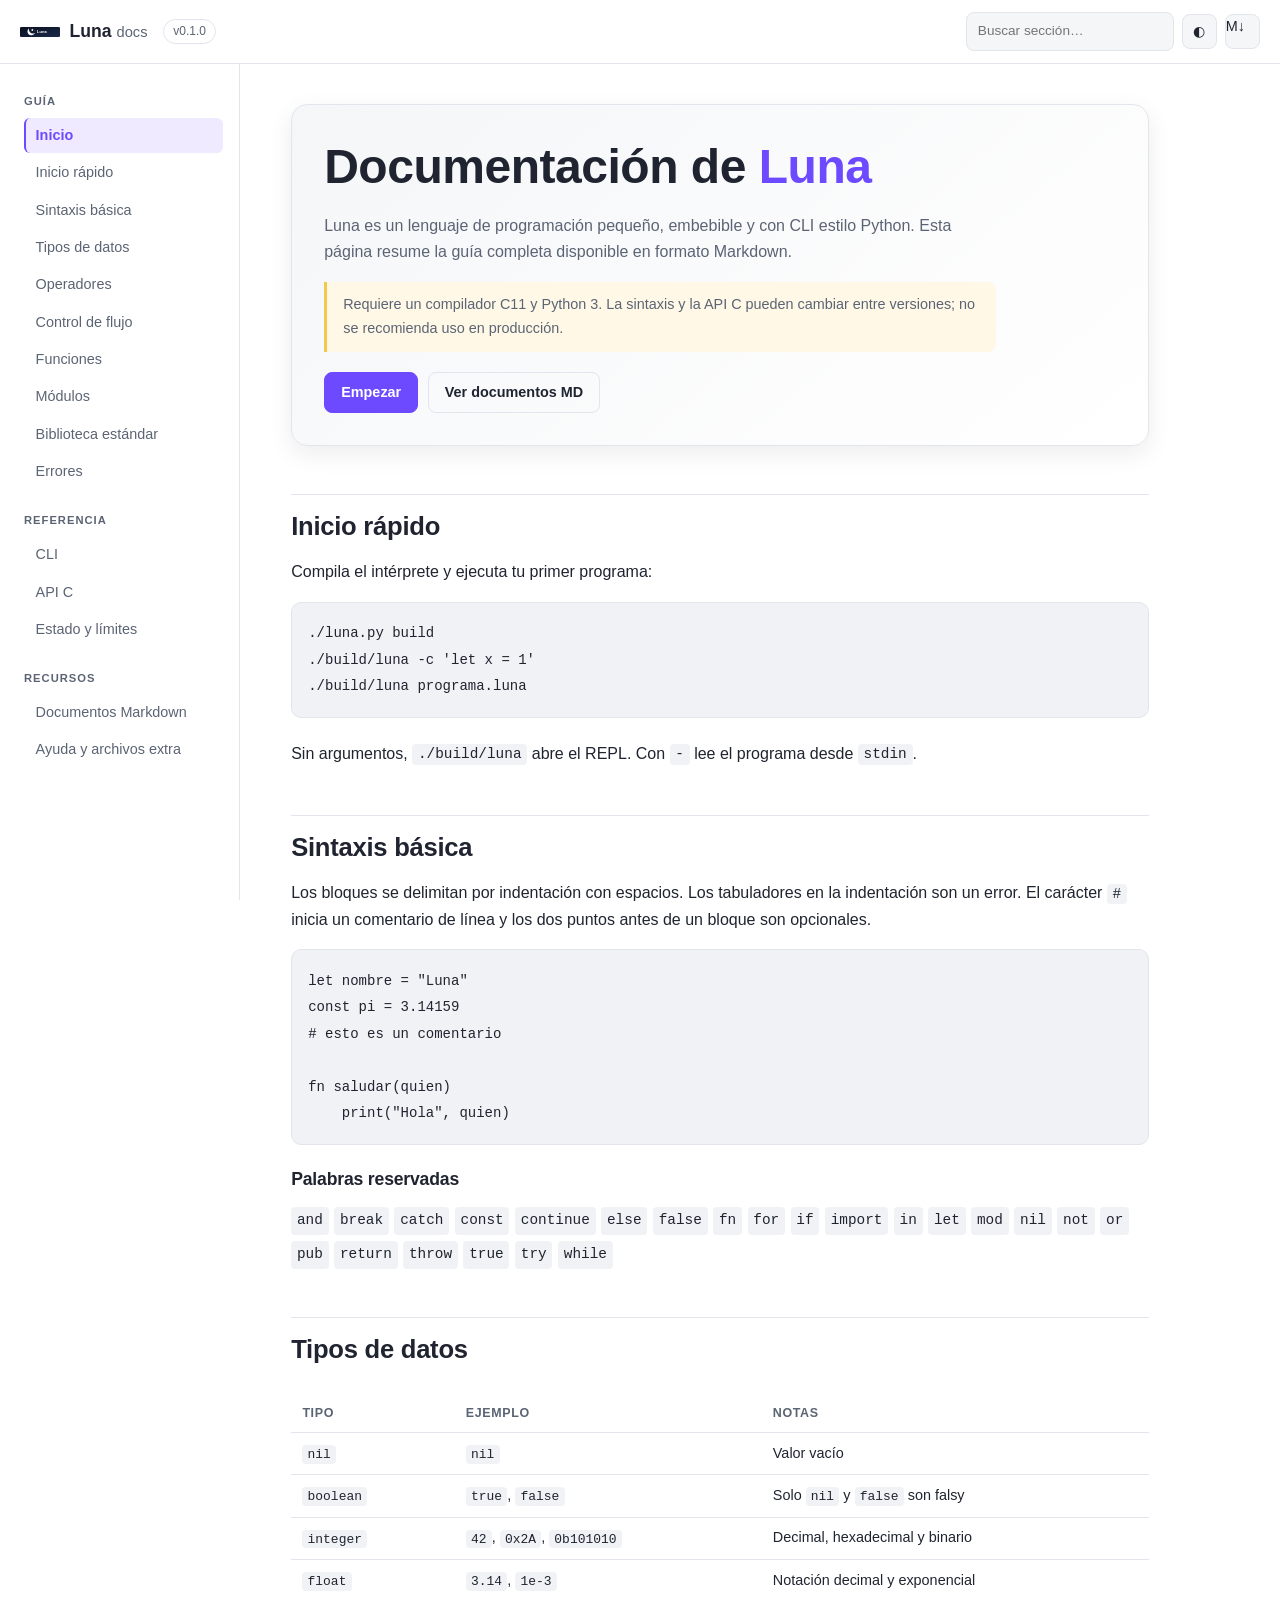
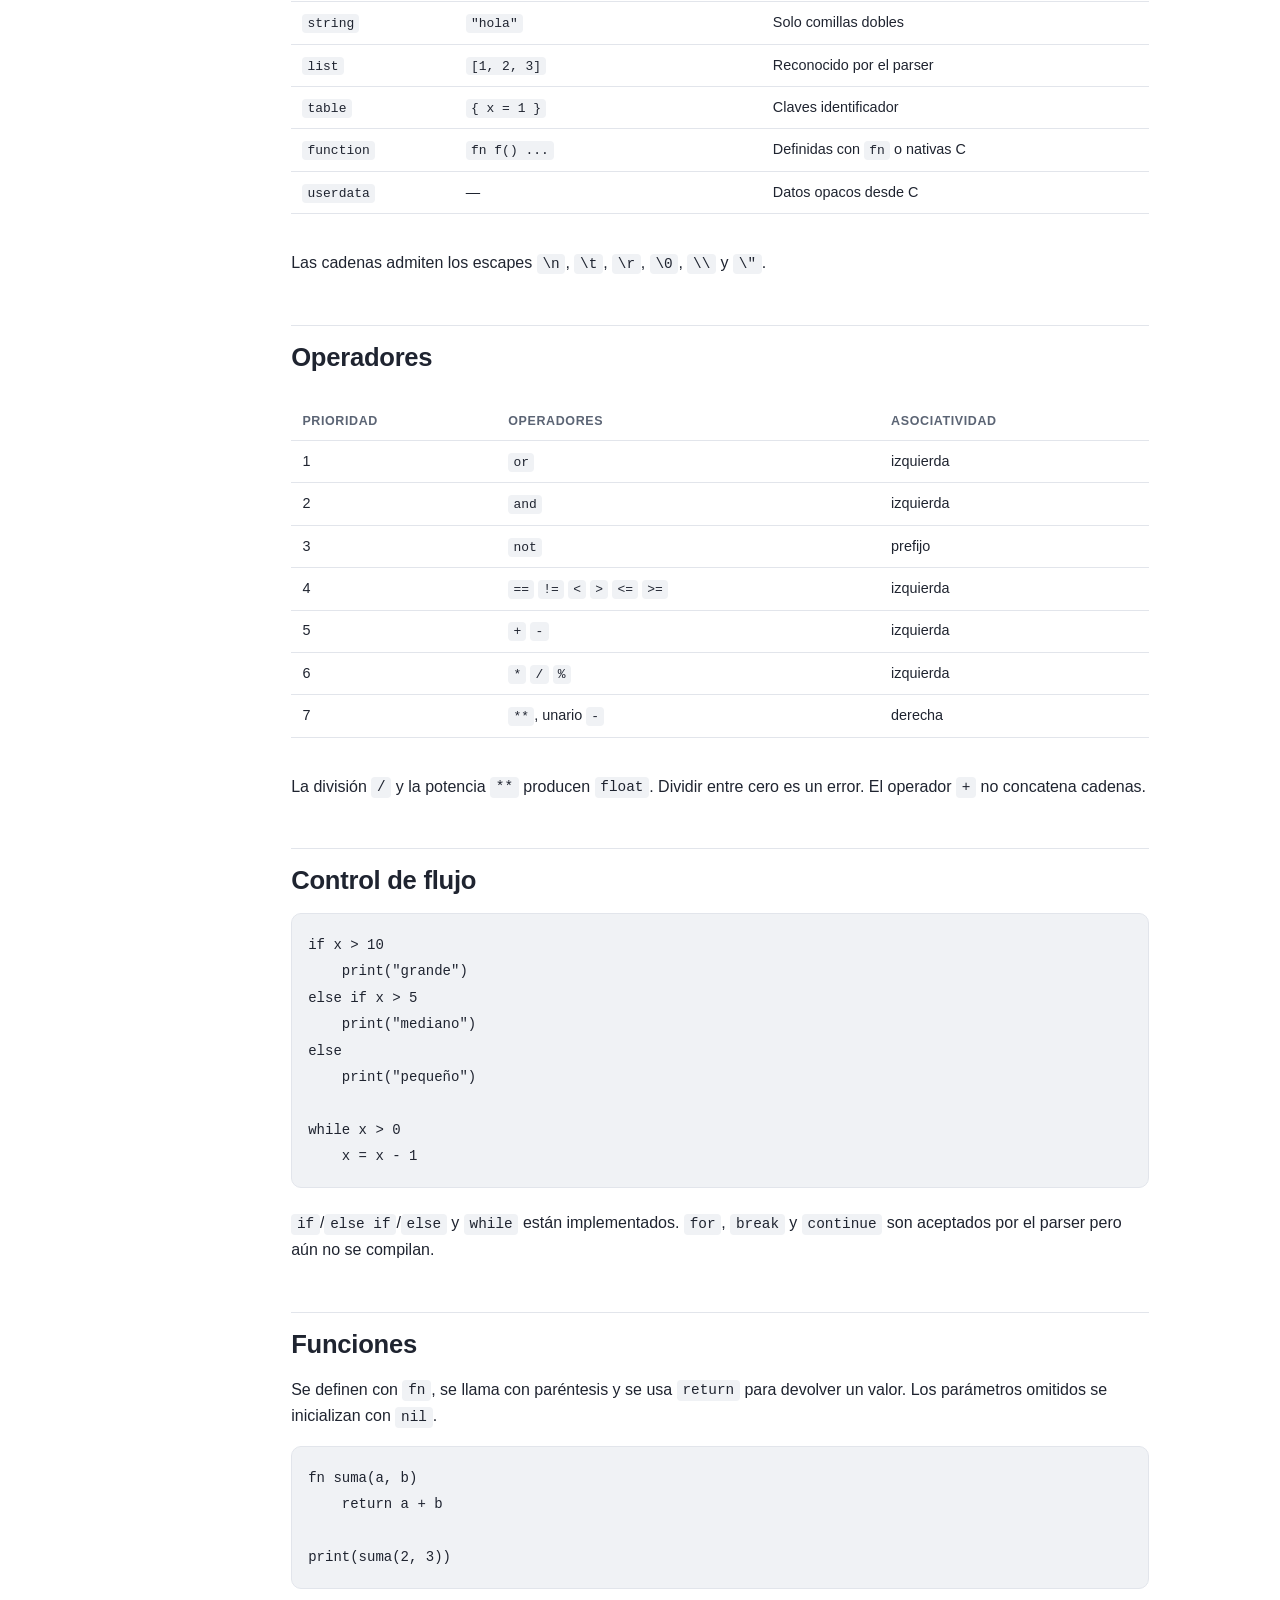
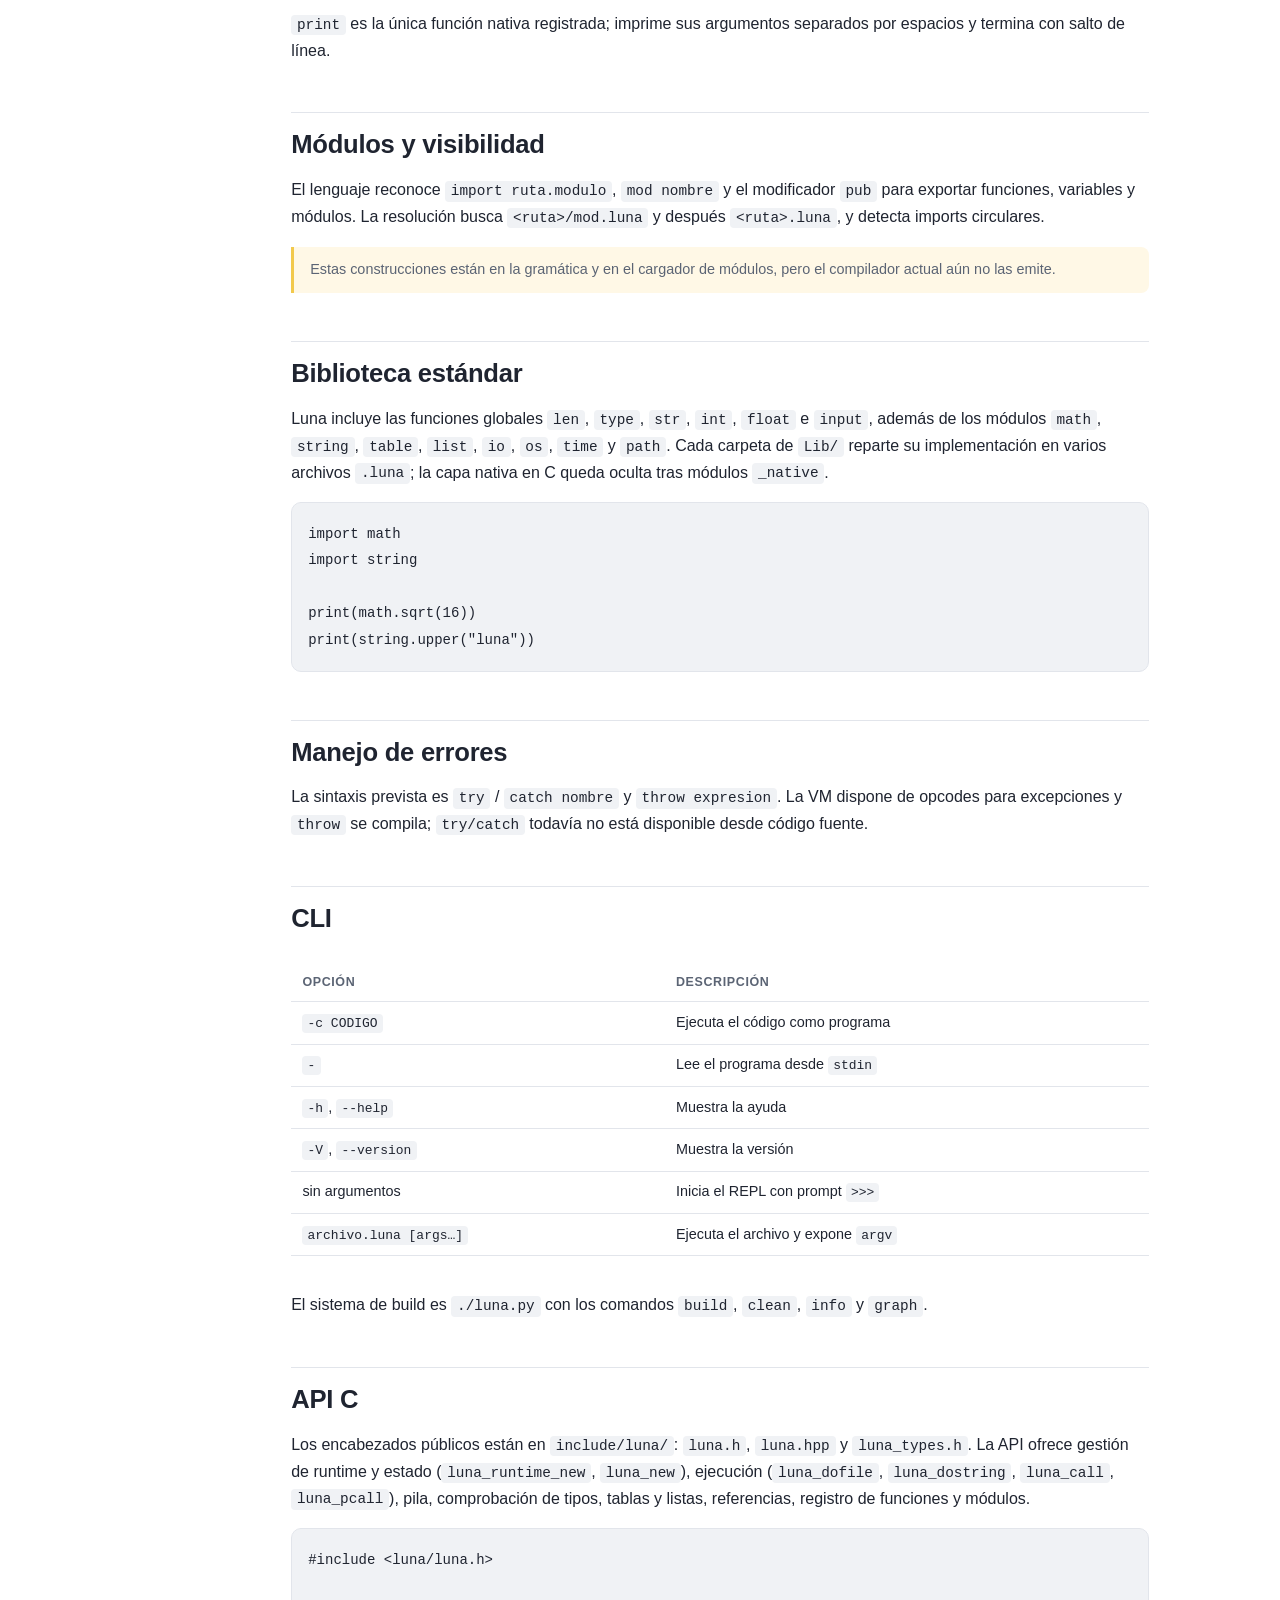
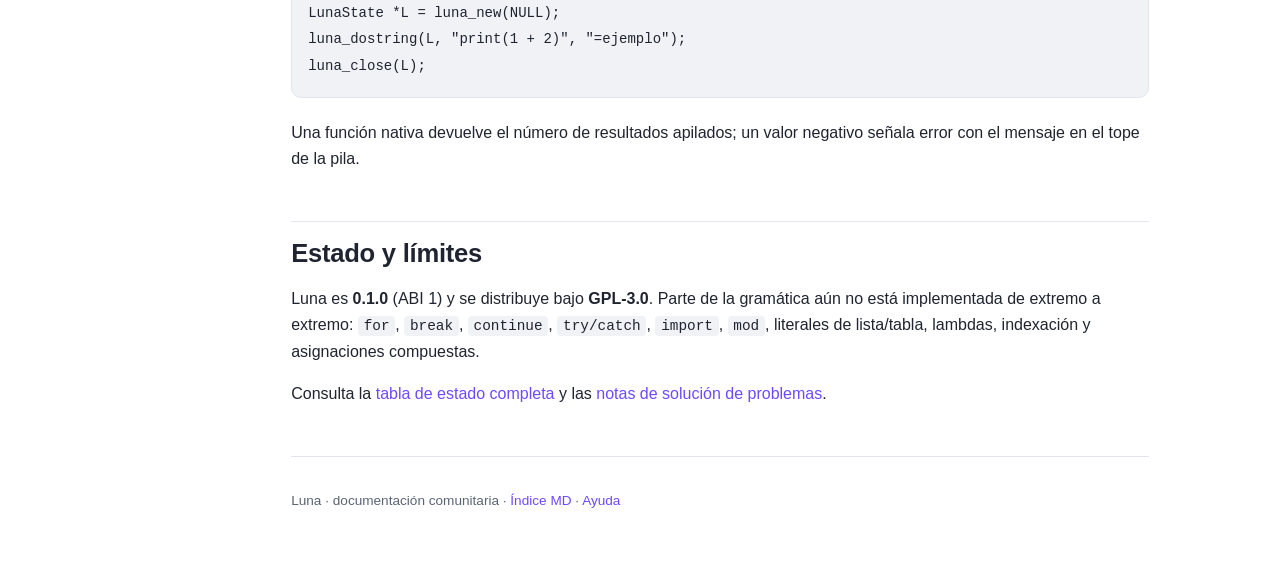
==== docs/Web/index.html @ 38f94e68 "stdlib: dividir módulos en archivos Luna y corregir pila de llamadas C" ====
<!DOCTYPE html>
<html lang="es">
<head>
  <meta charset="UTF-8">
  <meta name="viewport" content="width=device-width, initial-scale=1.0">
  <meta name="description" content="Documentación oficial del lenguaje de programación Luna">
  <title>Documentación de Luna</title>
  <link rel="icon" href="luna-logo.svg" type="image/svg+xml">
  <link rel="stylesheet" href="styles.css">
</head>
<body>
  <header class="topbar">
    <button class="menu-toggle" id="menu-toggle" aria-label="Abrir menú" aria-expanded="false">☰</button>
    <a class="brand" href="#inicio">
      <img src="luna-logo.svg" alt="Luna" width="40" height="40">
      <span>Luna <small>docs</small></span>
    </a>
    <span class="version">v0.1.0</span>
    <div class="topbar-actions">
      <label class="search">
        <input type="search" id="search" placeholder="Buscar sección…" aria-label="Buscar sección" autocomplete="off">
      </label>
      <button class="icon-button" id="theme-toggle" aria-label="Cambiar tema" title="Cambiar tema">◐</button>
      <a class="icon-button" href="../MD/README.md" aria-label="Ver documentación Markdown" title="Ver documentación Markdown">M↓</a>
    </div>
  </header>

  <div class="layout">
    <aside class="sidebar" id="sidebar">
      <nav aria-label="Navegación de la documentación">
        <p class="nav-title">Guía</p>
        <a href="#inicio">Inicio</a>
        <a href="#inicio-rapido">Inicio rápido</a>
        <a href="#sintaxis">Sintaxis básica</a>
        <a href="#tipos">Tipos de datos</a>
        <a href="#operadores">Operadores</a>
        <a href="#control-flujo">Control de flujo</a>
        <a href="#funciones">Funciones</a>
        <a href="#modulos">Módulos</a>
        <a href="#stdlib">Biblioteca estándar</a>
        <a href="#errores">Errores</a>
        <p class="nav-title">Referencia</p>
        <a href="#cli">CLI</a>
        <a href="#api-c">API C</a>
        <a href="#estado">Estado y límites</a>
        <p class="nav-title">Recursos</p>
        <a href="../MD/README.md">Documentos Markdown</a>
        <a href="../Ayuda/README.md">Ayuda y archivos extra</a>
      </nav>
    </aside>

    <main class="content">
      <section id="inicio" class="hero">
        <h1>Documentación de <span class="accent">Luna</span></h1>
        <p>Luna es un lenguaje de programación pequeño, embebible y con CLI estilo Python. Esta página resume la guía completa disponible en formato Markdown.</p>
        <p class="notice">Requiere un compilador C11 y Python 3. La sintaxis y la API C pueden cambiar entre versiones; no se recomienda uso en producción.</p>
        <div class="hero-actions">
          <a class="button primary" href="#inicio-rapido">Empezar</a>
          <a class="button" href="../MD/README.md">Ver documentos MD</a>
        </div>
      </section>

      <section id="inicio-rapido">
        <h2>Inicio rápido</h2>
        <p>Compila el intérprete y ejecuta tu primer programa:</p>
        <pre><button class="copy" type="button">Copiar</button><code class="language-bash">./luna.py build
./build/luna -c 'let x = 1'
./build/luna programa.luna</code></pre>
        <p>Sin argumentos, <code>./build/luna</code> abre el REPL. Con <code>-</code> lee el programa desde <code>stdin</code>.</p>
      </section>

      <section id="sintaxis">
        <h2>Sintaxis básica</h2>
        <p>Los bloques se delimitan por indentación con espacios. Los tabuladores en la indentación son un error. El carácter <code>#</code> inicia un comentario de línea y los dos puntos antes de un bloque son opcionales.</p>
        <pre><button class="copy" type="button">Copiar</button><code class="language-luna">let nombre = "Luna"
const pi = 3.14159
# esto es un comentario

fn saludar(quien)
    print("Hola", quien)</code></pre>
        <h3>Palabras reservadas</h3>
        <p class="keywords"><code>and</code> <code>break</code> <code>catch</code> <code>const</code> <code>continue</code> <code>else</code> <code>false</code> <code>fn</code> <code>for</code> <code>if</code> <code>import</code> <code>in</code> <code>let</code> <code>mod</code> <code>nil</code> <code>not</code> <code>or</code> <code>pub</code> <code>return</code> <code>throw</code> <code>true</code> <code>try</code> <code>while</code></p>
      </section>

      <section id="tipos">
        <h2>Tipos de datos</h2>
        <div class="table-wrap">
          <table>
            <thead><tr><th>Tipo</th><th>Ejemplo</th><th>Notas</th></tr></thead>
            <tbody>
              <tr><td><code>nil</code></td><td><code>nil</code></td><td>Valor vacío</td></tr>
              <tr><td><code>boolean</code></td><td><code>true</code>, <code>false</code></td><td>Solo <code>nil</code> y <code>false</code> son falsy</td></tr>
              <tr><td><code>integer</code></td><td><code>42</code>, <code>0x2A</code>, <code>0b101010</code></td><td>Decimal, hexadecimal y binario</td></tr>
              <tr><td><code>float</code></td><td><code>3.14</code>, <code>1e-3</code></td><td>Notación decimal y exponencial</td></tr>
              <tr><td><code>string</code></td><td><code>"hola"</code></td><td>Solo comillas dobles</td></tr>
              <tr><td><code>list</code></td><td><code>[1, 2, 3]</code></td><td>Reconocido por el parser</td></tr>
              <tr><td><code>table</code></td><td><code>{ x = 1 }</code></td><td>Claves identificador</td></tr>
              <tr><td><code>function</code></td><td><code>fn f() ...</code></td><td>Definidas con <code>fn</code> o nativas C</td></tr>
              <tr><td><code>userdata</code></td><td>—</td><td>Datos opacos desde C</td></tr>
            </tbody>
          </table>
        </div>
        <p>Las cadenas admiten los escapes <code>\n</code>, <code>\t</code>, <code>\r</code>, <code>\0</code>, <code>\\</code> y <code>\"</code>.</p>
      </section>

      <section id="operadores">
        <h2>Operadores</h2>
        <div class="table-wrap">
          <table>
            <thead><tr><th>Prioridad</th><th>Operadores</th><th>Asociatividad</th></tr></thead>
            <tbody>
              <tr><td>1</td><td><code>or</code></td><td>izquierda</td></tr>
              <tr><td>2</td><td><code>and</code></td><td>izquierda</td></tr>
              <tr><td>3</td><td><code>not</code></td><td>prefijo</td></tr>
              <tr><td>4</td><td><code>==</code> <code>!=</code> <code>&lt;</code> <code>&gt;</code> <code>&lt;=</code> <code>&gt;=</code></td><td>izquierda</td></tr>
              <tr><td>5</td><td><code>+</code> <code>-</code></td><td>izquierda</td></tr>
              <tr><td>6</td><td><code>*</code> <code>/</code> <code>%</code></td><td>izquierda</td></tr>
              <tr><td>7</td><td><code>**</code>, unario <code>-</code></td><td>derecha</td></tr>
            </tbody>
          </table>
        </div>
        <p>La división <code>/</code> y la potencia <code>**</code> producen <code>float</code>. Dividir entre cero es un error. El operador <code>+</code> no concatena cadenas.</p>
      </section>

      <section id="control-flujo">
        <h2>Control de flujo</h2>
        <pre><button class="copy" type="button">Copiar</button><code class="language-luna">if x &gt; 10
    print("grande")
else if x &gt; 5
    print("mediano")
else
    print("pequeño")

while x &gt; 0
    x = x - 1</code></pre>
        <p><code>if</code>/<code>else if</code>/<code>else</code> y <code>while</code> están implementados. <code>for</code>, <code>break</code> y <code>continue</code> son aceptados por el parser pero aún no se compilan.</p>
      </section>

      <section id="funciones">
        <h2>Funciones</h2>
        <p>Se definen con <code>fn</code>, se llama con paréntesis y se usa <code>return</code> para devolver un valor. Los parámetros omitidos se inicializan con <code>nil</code>.</p>
        <pre><button class="copy" type="button">Copiar</button><code class="language-luna">fn suma(a, b)
    return a + b

print(suma(2, 3))</code></pre>
        <p><code>print</code> es la única función nativa registrada; imprime sus argumentos separados por espacios y termina con salto de línea.</p>
      </section>

      <section id="modulos">
        <h2>Módulos y visibilidad</h2>
        <p>El lenguaje reconoce <code>import ruta.modulo</code>, <code>mod nombre</code> y el modificador <code>pub</code> para exportar funciones, variables y módulos. La resolución busca <code>&lt;ruta&gt;/mod.luna</code> y después <code>&lt;ruta&gt;.luna</code>, y detecta imports circulares.</p>
        <p class="notice">Estas construcciones están en la gramática y en el cargador de módulos, pero el compilador actual aún no las emite.</p>
      </section>

      <section id="stdlib">
        <h2>Biblioteca estándar</h2>
        <p>Luna incluye las funciones globales <code>len</code>, <code>type</code>, <code>str</code>, <code>int</code>, <code>float</code> e <code>input</code>, además de los módulos <code>math</code>, <code>string</code>, <code>table</code>, <code>list</code>, <code>io</code>, <code>os</code>, <code>time</code> y <code>path</code>. Cada carpeta de <code>Lib/</code> reparte su implementación en varios archivos <code>.luna</code>; la capa nativa en C queda oculta tras módulos <code>_native</code>.</p>
        <pre><code>import math
import string

print(math.sqrt(16))
print(string.upper("luna"))</code></pre>
      </section>

      <section id="errores">
        <h2>Manejo de errores</h2>
        <p>La sintaxis prevista es <code>try</code> / <code>catch nombre</code> y <code>throw expresion</code>. La VM dispone de opcodes para excepciones y <code>throw</code> se compila; <code>try/catch</code> todavía no está disponible desde código fuente.</p>
      </section>

      <section id="cli">
        <h2>CLI</h2>
        <div class="table-wrap">
          <table>
            <thead><tr><th>Opción</th><th>Descripción</th></tr></thead>
            <tbody>
              <tr><td><code>-c CODIGO</code></td><td>Ejecuta el código como programa</td></tr>
              <tr><td><code>-</code></td><td>Lee el programa desde <code>stdin</code></td></tr>
              <tr><td><code>-h</code>, <code>--help</code></td><td>Muestra la ayuda</td></tr>
              <tr><td><code>-V</code>, <code>--version</code></td><td>Muestra la versión</td></tr>
              <tr><td>sin argumentos</td><td>Inicia el REPL con prompt <code>&gt;&gt;&gt;</code></td></tr>
              <tr><td><code>archivo.luna [args…]</code></td><td>Ejecuta el archivo y expone <code>argv</code></td></tr>
            </tbody>
          </table>
        </div>
        <p>El sistema de build es <code>./luna.py</code> con los comandos <code>build</code>, <code>clean</code>, <code>info</code> y <code>graph</code>.</p>
      </section>

      <section id="api-c">
        <h2>API C</h2>
        <p>Los encabezados públicos están en <code>include/luna/</code>: <code>luna.h</code>, <code>luna.hpp</code> y <code>luna_types.h</code>. La API ofrece gestión de runtime y estado (<code>luna_runtime_new</code>, <code>luna_new</code>), ejecución (<code>luna_dofile</code>, <code>luna_dostring</code>, <code>luna_call</code>, <code>luna_pcall</code>), pila, comprobación de tipos, tablas y listas, referencias, registro de funciones y módulos.</p>
        <pre><button class="copy" type="button">Copiar</button><code class="language-c">#include &lt;luna/luna.h&gt;

LunaState *L = luna_new(NULL);
luna_dostring(L, "print(1 + 2)", "=ejemplo");
luna_close(L);</code></pre>
        <p>Una función nativa devuelve el número de resultados apilados; un valor negativo señala error con el mensaje en el tope de la pila.</p>
      </section>

      <section id="estado">
        <h2>Estado y límites</h2>
        <p>Luna es <strong>0.1.0</strong> (ABI 1) y se distribuye bajo <strong>GPL-3.0</strong>. Parte de la gramática aún no está implementada de extremo a extremo: <code>for</code>, <code>break</code>, <code>continue</code>, <code>try/catch</code>, <code>import</code>, <code>mod</code>, literales de lista/tabla, lambdas, indexación y asignaciones compuestas.</p>
        <p>Consulta la <a href="../MD/11-estado-de-implementacion.md">tabla de estado completa</a> y las <a href="../Ayuda/extra/solucion-de-problemas.md">notas de solución de problemas</a>.</p>
      </section>

      <footer class="footer">
        <p>Luna · documentación comunitaria · <a href="../MD/README.md">Índice MD</a> · <a href="../Ayuda/README.md">Ayuda</a></p>
      </footer>
    </main>
  </div>

  <button class="to-top" id="to-top" aria-label="Volver arriba" title="Volver arriba">↑</button>
  <script src="script.js"></script>
</body>
</html>
---- docs/Web/styles.css ----
:root {
  --bg: #ffffff;
  --bg-soft: #f5f6f8;
  --bg-code: #f0f2f5;
  --text: #1f2430;
  --text-soft: #5b6474;
  --border: #e2e5eb;
  --accent: #6d4aff;
  --accent-soft: #efeaff;
  --warn-bg: #fff8e6;
  --warn-border: #f2c94c;
  --shadow: 0 8px 24px rgba(24, 28, 40, 0.08);
}

[data-theme="dark"] {
  --bg: #14161d;
  --bg-soft: #1b1e27;
  --bg-code: #101218;
  --text: #e8eaf0;
  --text-soft: #a0a8b8;
  --border: #2c313d;
  --accent: #a98bff;
  --accent-soft: #2a2340;
  --warn-bg: #2b2415;
  --warn-border: #7a6324;
  --shadow: 0 8px 24px rgba(0, 0, 0, 0.35);
}

* { box-sizing: border-box; }

html { scroll-behavior: smooth; scroll-padding-top: 5rem; }

body {
  margin: 0;
  font-family: -apple-system, BlinkMacSystemFont, "Segoe UI", Roboto, Helvetica, Arial, sans-serif;
  font-size: 16px;
  line-height: 1.65;
  color: var(--text);
  background: var(--bg);
}

a { color: var(--accent); text-decoration: none; }
a:hover { text-decoration: underline; }

code {
  font-family: ui-monospace, SFMono-Regular, Menlo, Consolas, monospace;
  font-size: 0.9em;
  background: var(--bg-code);
  padding: 0.15em 0.4em;
  border-radius: 4px;
}

pre {
  position: relative;
  background: var(--bg-code);
  border: 1px solid var(--border);
  border-radius: 10px;
  padding: 1.1rem 1rem;
  overflow-x: auto;
  margin: 1rem 0 1.4rem;
}

pre code { background: none; padding: 0; font-size: 0.875rem; line-height: 1.6; }

.copy {
  position: absolute;
  top: 0.5rem;
  right: 0.5rem;
  font-size: 0.72rem;
  padding: 0.25rem 0.55rem;
  color: var(--text-soft);
  background: var(--bg);
  border: 1px solid var(--border);
  border-radius: 6px;
  cursor: pointer;
  opacity: 0;
  transition: opacity 0.15s ease;
}

pre:hover .copy, .copy:focus-visible { opacity: 1; }
.copy:hover { color: var(--accent); border-color: var(--accent); }

.topbar {
  position: sticky;
  top: 0;
  z-index: 20;
  display: flex;
  align-items: center;
  gap: 1rem;
  height: 4rem;
  padding: 0 1.25rem;
  background: var(--bg);
  border-bottom: 1px solid var(--border);
}

.brand { display: flex; align-items: center; gap: 0.6rem; color: var(--text); font-weight: 700; font-size: 1.1rem; }
.brand:hover { text-decoration: none; }
.brand small { color: var(--text-soft); font-weight: 400; }
.version { font-size: 0.75rem; color: var(--text-soft); border: 1px solid var(--border); border-radius: 999px; padding: 0.1rem 0.55rem; }
.topbar-actions { display: flex; align-items: center; gap: 0.5rem; margin-left: auto; }
.search input {
  width: 13rem;
  padding: 0.45rem 0.7rem;
  color: var(--text);
  background: var(--bg-soft);
  border: 1px solid var(--border);
  border-radius: 8px;
  font: inherit;
  font-size: 0.85rem;
}
.search input:focus { outline: 2px solid var(--accent-soft); border-color: var(--accent); }

.icon-button, .menu-toggle {
  min-width: 2.2rem;
  height: 2.2rem;
  color: var(--text);
  background: var(--bg-soft);
  border: 1px solid var(--border);
  border-radius: 8px;
  cursor: pointer;
  font-size: 0.9rem;
}
.icon-button:hover, .menu-toggle:hover { color: var(--accent); border-color: var(--accent); }
.menu-toggle { display: none; }

.layout { display: grid; grid-template-columns: 15rem minmax(0, 1fr); max-width: 80rem; margin: 0 auto; }

.sidebar {
  position: sticky;
  top: 4rem;
  align-self: start;
  height: calc(100vh - 4rem);
  overflow-y: auto;
  padding: 1.75rem 1rem 2rem 1.5rem;
  border-right: 1px solid var(--border);
}
.sidebar nav { display: flex; flex-direction: column; gap: 0.15rem; }
.nav-title { margin: 1.2rem 0 0.35rem; font-size: 0.7rem; text-transform: uppercase; letter-spacing: 0.09em; color: var(--text-soft); font-weight: 700; }
.nav-title:first-child { margin-top: 0; }
.sidebar a {
  color: var(--text-soft);
  padding: 0.35rem 0.6rem;
  border-radius: 6px;
  font-size: 0.9rem;
  border-left: 2px solid transparent;
}
.sidebar a:hover { background: var(--bg-soft); color: var(--text); text-decoration: none; }
.sidebar a.active { color: var(--accent); background: var(--accent-soft); border-left-color: var(--accent); font-weight: 600; }
.sidebar a.hidden { display: none; }

.content { min-width: 0; padding: 2.5rem clamp(1.25rem, 4vw, 3.5rem) 4rem; max-width: 60rem; }
section { scroll-margin-top: 5rem; margin-bottom: 3rem; }
section + section { padding-top: 1rem; border-top: 1px solid var(--border); }

h1, h2, h3 { line-height: 1.25; letter-spacing: -0.01em; }
h1 { font-size: clamp(2rem, 5vw, 3rem); margin: 0 0 0.75rem; }
h2 { font-size: 1.6rem; margin: 0 0 0.75rem; }
h3 { font-size: 1.1rem; margin: 1.5rem 0 0.5rem; }
.accent { color: var(--accent); }

.hero {
  padding: 2rem;
  border: 1px solid var(--border);
  border-radius: 16px;
  background: linear-gradient(140deg, var(--bg-soft), var(--bg));
  box-shadow: var(--shadow);
}
.hero p { color: var(--text-soft); max-width: 42rem; }
.hero-actions { display: flex; flex-wrap: wrap; gap: 0.6rem; margin-top: 1.25rem; }
.button { display: inline-block; padding: 0.5rem 1rem; border: 1px solid var(--border); border-radius: 8px; font-size: 0.9rem; font-weight: 600; color: var(--text); }
.button:hover { text-decoration: none; border-color: var(--accent); color: var(--accent); }
.button.primary { background: var(--accent); color: #fff; border-color: var(--accent); }
.button.primary:hover { color: #fff; filter: brightness(1.08); }

.notice {
  background: var(--warn-bg);
  border-left: 3px solid var(--warn-border);
  border-radius: 0 8px 8px 0;
  padding: 0.7rem 1rem;
  color: var(--text-soft);
  font-size: 0.9rem;
}
.keywords { display: flex; flex-wrap: wrap; gap: 0.35rem; }

.table-wrap { overflow-x: auto; }
table { width: 100%; border-collapse: collapse; margin: 1rem 0 1.25rem; font-size: 0.9rem; }
th, td { text-align: left; padding: 0.55rem 0.7rem; border-bottom: 1px solid var(--border); vertical-align: top; }
th { color: var(--text-soft); font-size: 0.78rem; text-transform: uppercase; letter-spacing: 0.05em; }
tbody tr:hover { background: var(--bg-soft); }

.footer { margin-top: 3rem; padding-top: 1.25rem; border-top: 1px solid var(--border); color: var(--text-soft); font-size: 0.85rem; }

.to-top {
  position: fixed;
  right: 1.25rem;
  bottom: 1.25rem;
  z-index: 15;
  width: 2.5rem;
  height: 2.5rem;
  border-radius: 50%;
  border: 1px solid var(--border);
  background: var(--bg);
  color: var(--text);
  box-shadow: var(--shadow);
  cursor: pointer;
  opacity: 0;
  pointer-events: none;
  transition: opacity 0.2s ease;
}
.to-top.visible { opacity: 1; pointer-events: auto; }
.to-top:hover { color: var(--accent); border-color: var(--accent); }

@media (max-width: 860px) {
  .menu-toggle { display: inline-flex; align-items: center; justify-content: center; }
  .search input { width: 8.5rem; }
  .layout { grid-template-columns: 1fr; }
  .sidebar {
    position: fixed;
    top: 4rem;
    left: 0;
    width: 15rem;
    box-shadow: var(--shadow);
    background: var(--bg);
    transform: translateX(-100%);
    transition: transform 0.2s ease;
  }
  .sidebar.open { transform: translateX(0); }
  .content { padding-top: 1.75rem; }
}

@media (max-width: 520px) {
  .version { display: none; }
  .search input { width: 6.5rem; }
  .hero { padding: 1.25rem; }
}
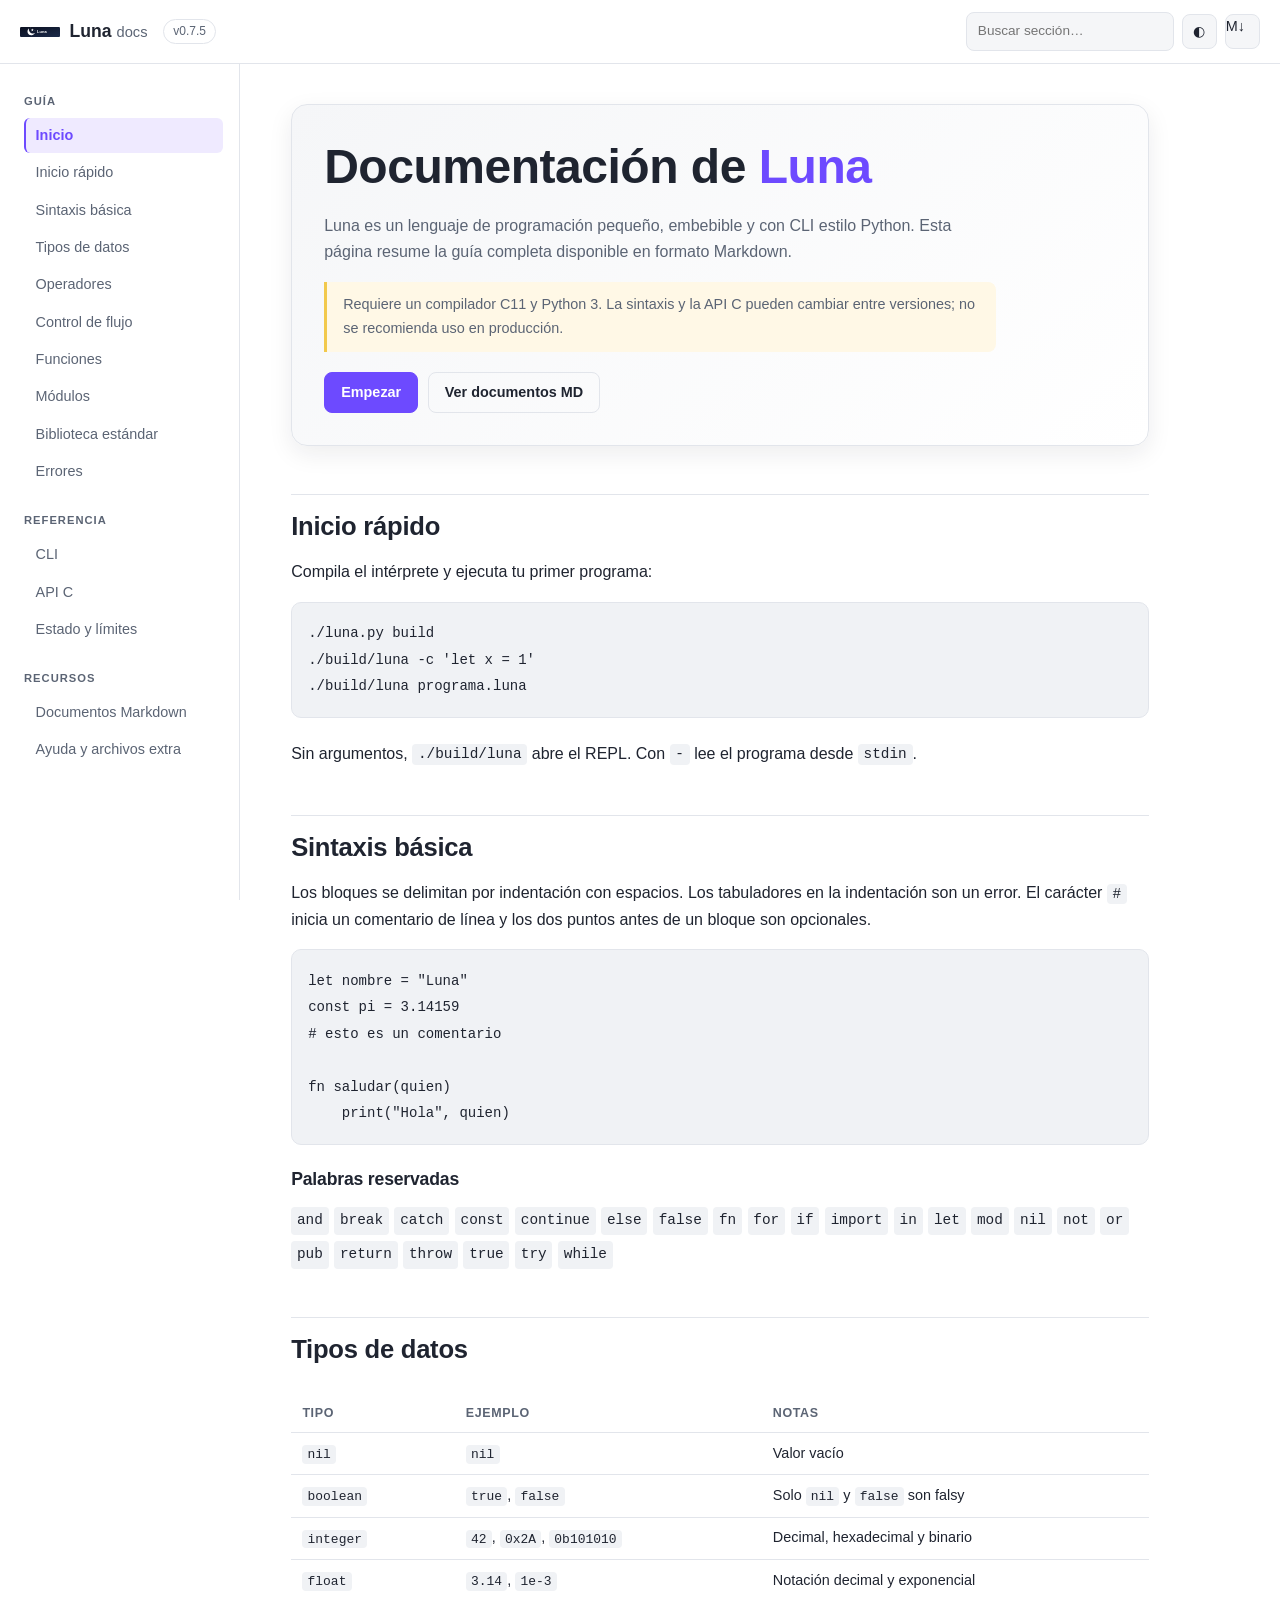
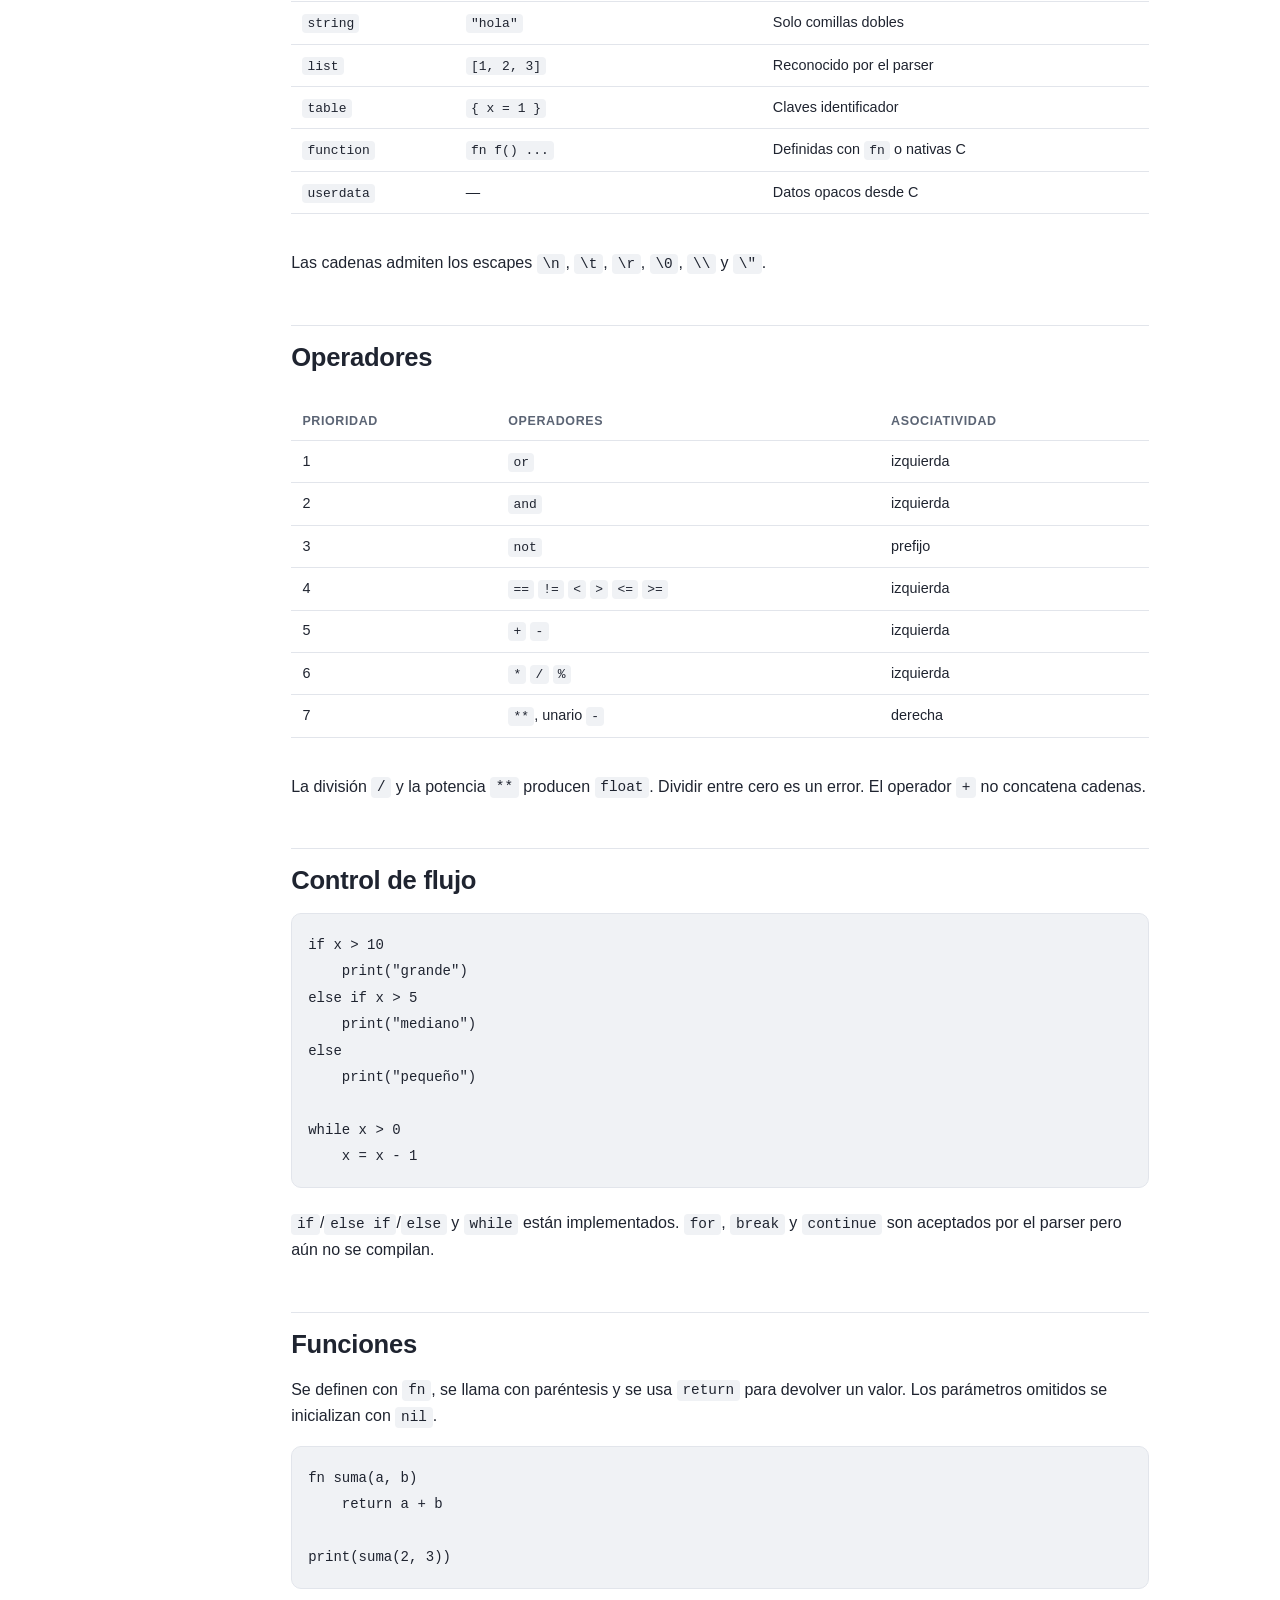
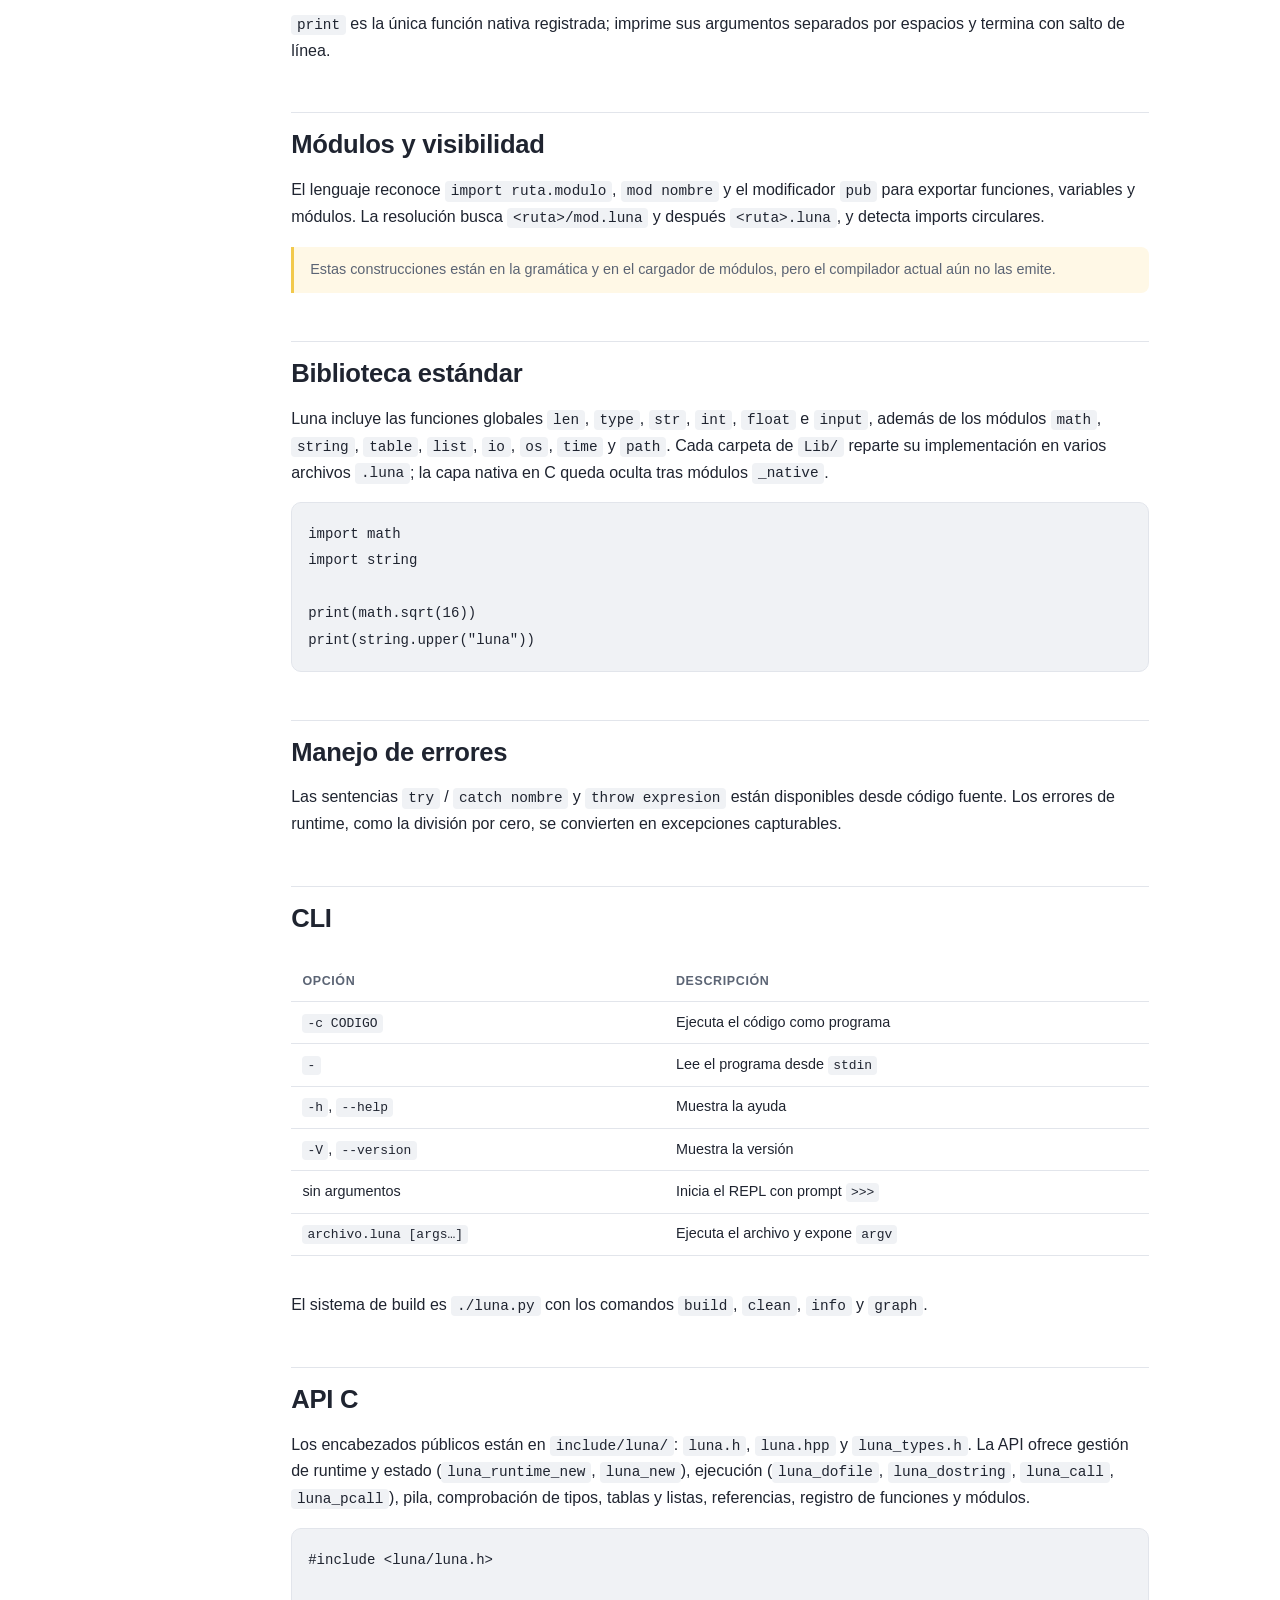
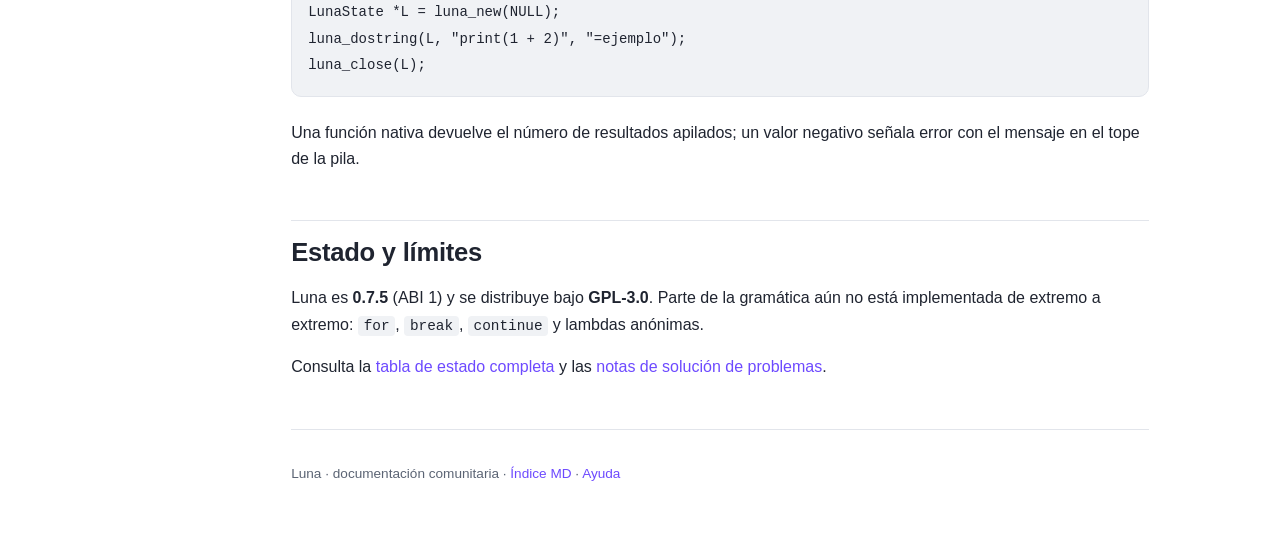
==== commit 83aea711: "tests: integrar suites, sincronizar docs y versión 0.7.5" ====
--- a/docs/Web/index.html
+++ b/docs/Web/index.html
@@ -15,7 +15,7 @@
       <img src="luna-logo.svg" alt="Luna" width="40" height="40">
       <span>Luna <small>docs</small></span>
     </a>
-    <span class="version">v0.1.0</span>
+    <span class="version">v0.7.5</span>
     <div class="topbar-actions">
       <label class="search">
         <input type="search" id="search" placeholder="Buscar sección…" aria-label="Buscar sección" autocomplete="off">
@@ -164,7 +164,7 @@
 
       <section id="errores">
         <h2>Manejo de errores</h2>
-        <p>La sintaxis prevista es <code>try</code> / <code>catch nombre</code> y <code>throw expresion</code>. La VM dispone de opcodes para excepciones y <code>throw</code> se compila; <code>try/catch</code> todavía no está disponible desde código fuente.</p>
+        <p>Las sentencias <code>try</code> / <code>catch nombre</code> y <code>throw expresion</code> están disponibles desde código fuente. Los errores de runtime, como la división por cero, se convierten en excepciones capturables.</p>
       </section>
 
       <section id="cli">
@@ -198,7 +198,7 @@
 
       <section id="estado">
         <h2>Estado y límites</h2>
-        <p>Luna es <strong>0.1.0</strong> (ABI 1) y se distribuye bajo <strong>GPL-3.0</strong>. Parte de la gramática aún no está implementada de extremo a extremo: <code>for</code>, <code>break</code>, <code>continue</code>, <code>try/catch</code>, <code>import</code>, <code>mod</code>, literales de lista/tabla, lambdas, indexación y asignaciones compuestas.</p>
+        <p>Luna es <strong>0.7.5</strong> (ABI 1) y se distribuye bajo <strong>GPL-3.0</strong>. Parte de la gramática aún no está implementada de extremo a extremo: <code>for</code>, <code>break</code>, <code>continue</code> y lambdas anónimas.</p>
         <p>Consulta la <a href="../MD/11-estado-de-implementacion.md">tabla de estado completa</a> y las <a href="../Ayuda/extra/solucion-de-problemas.md">notas de solución de problemas</a>.</p>
       </section>
 
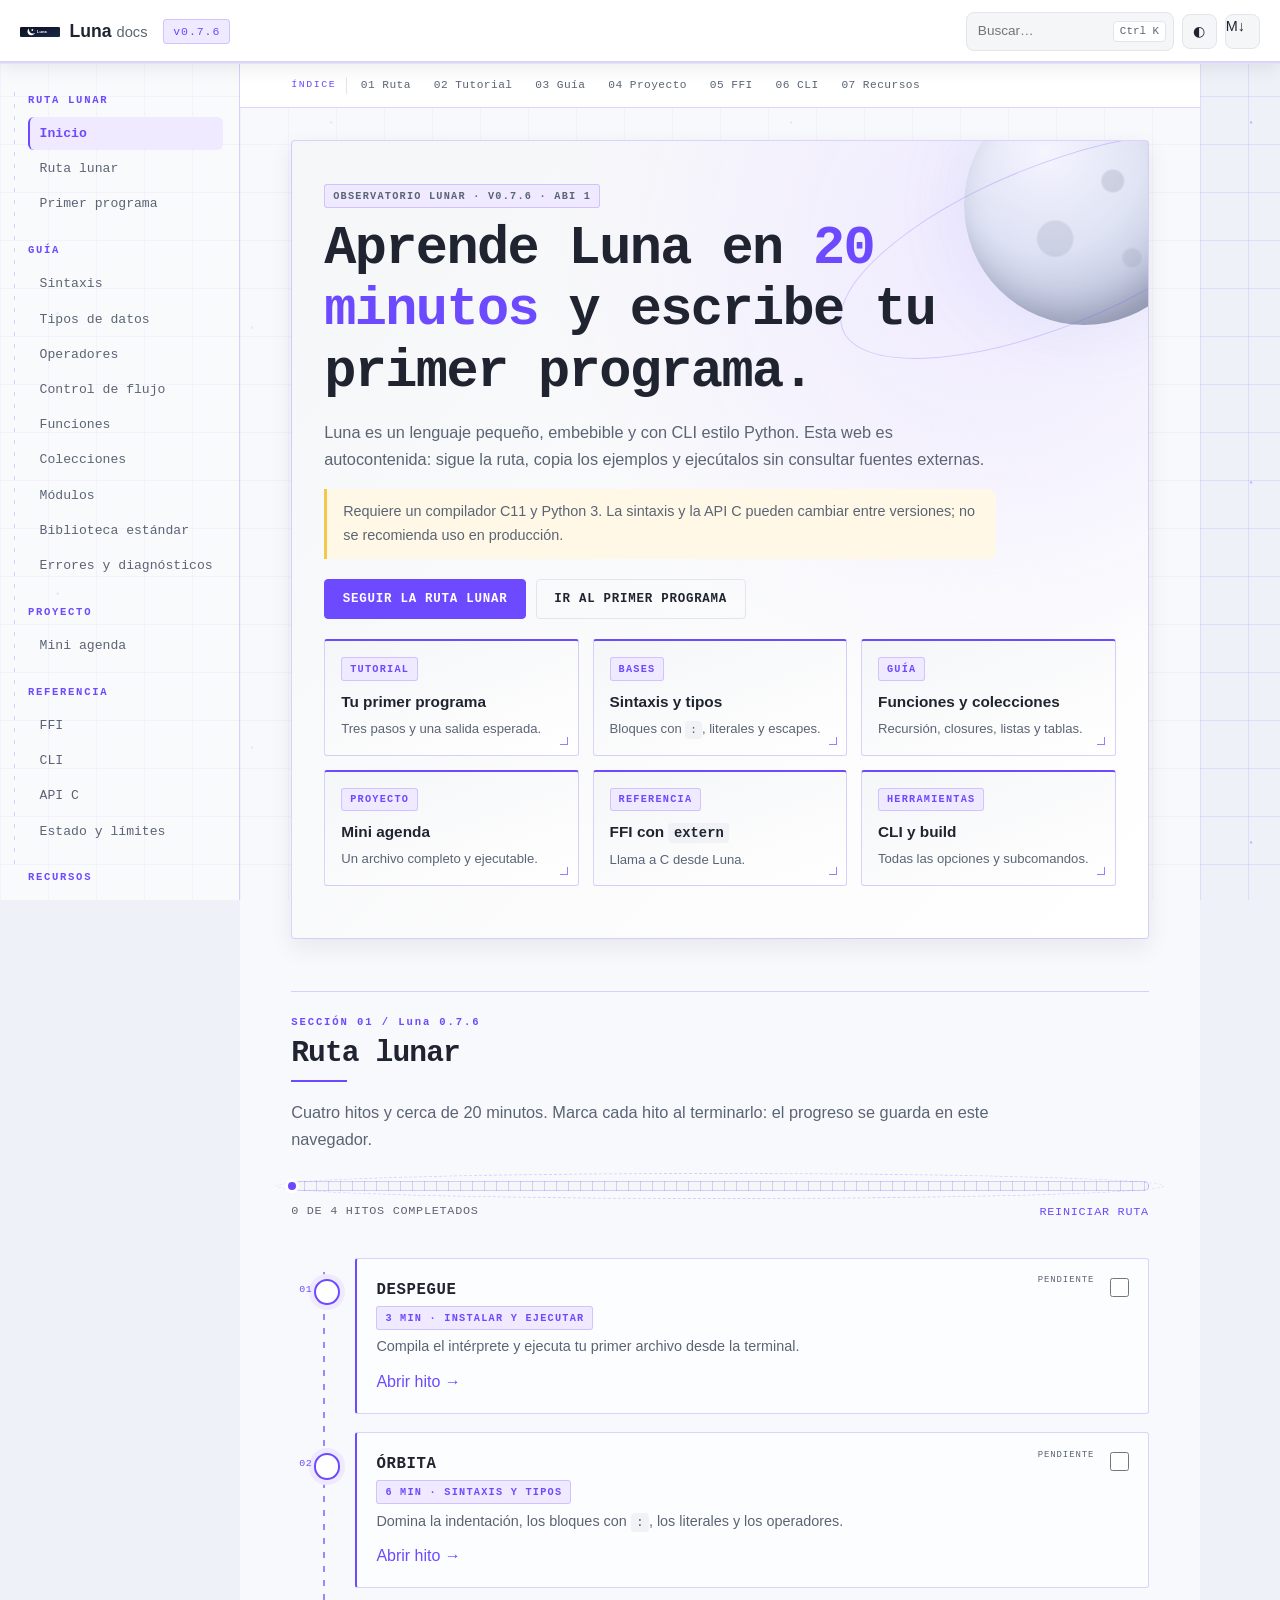
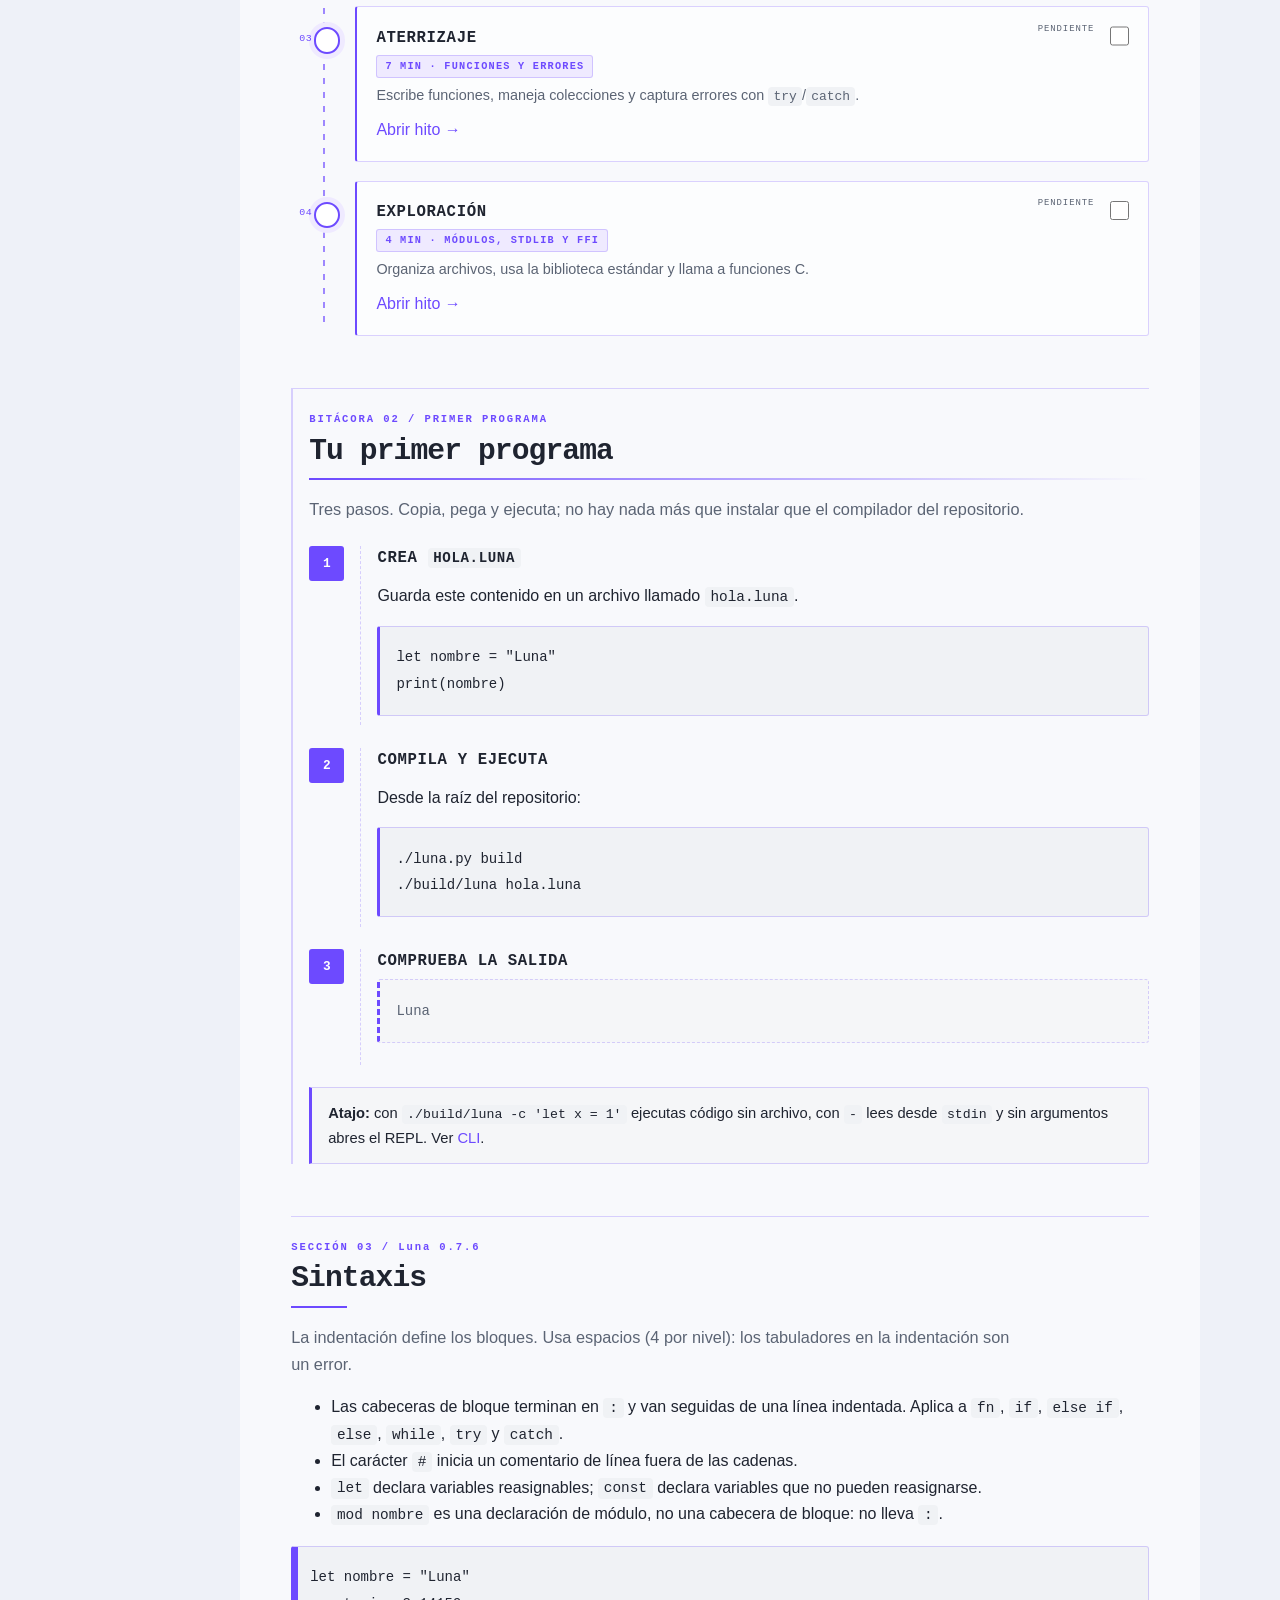
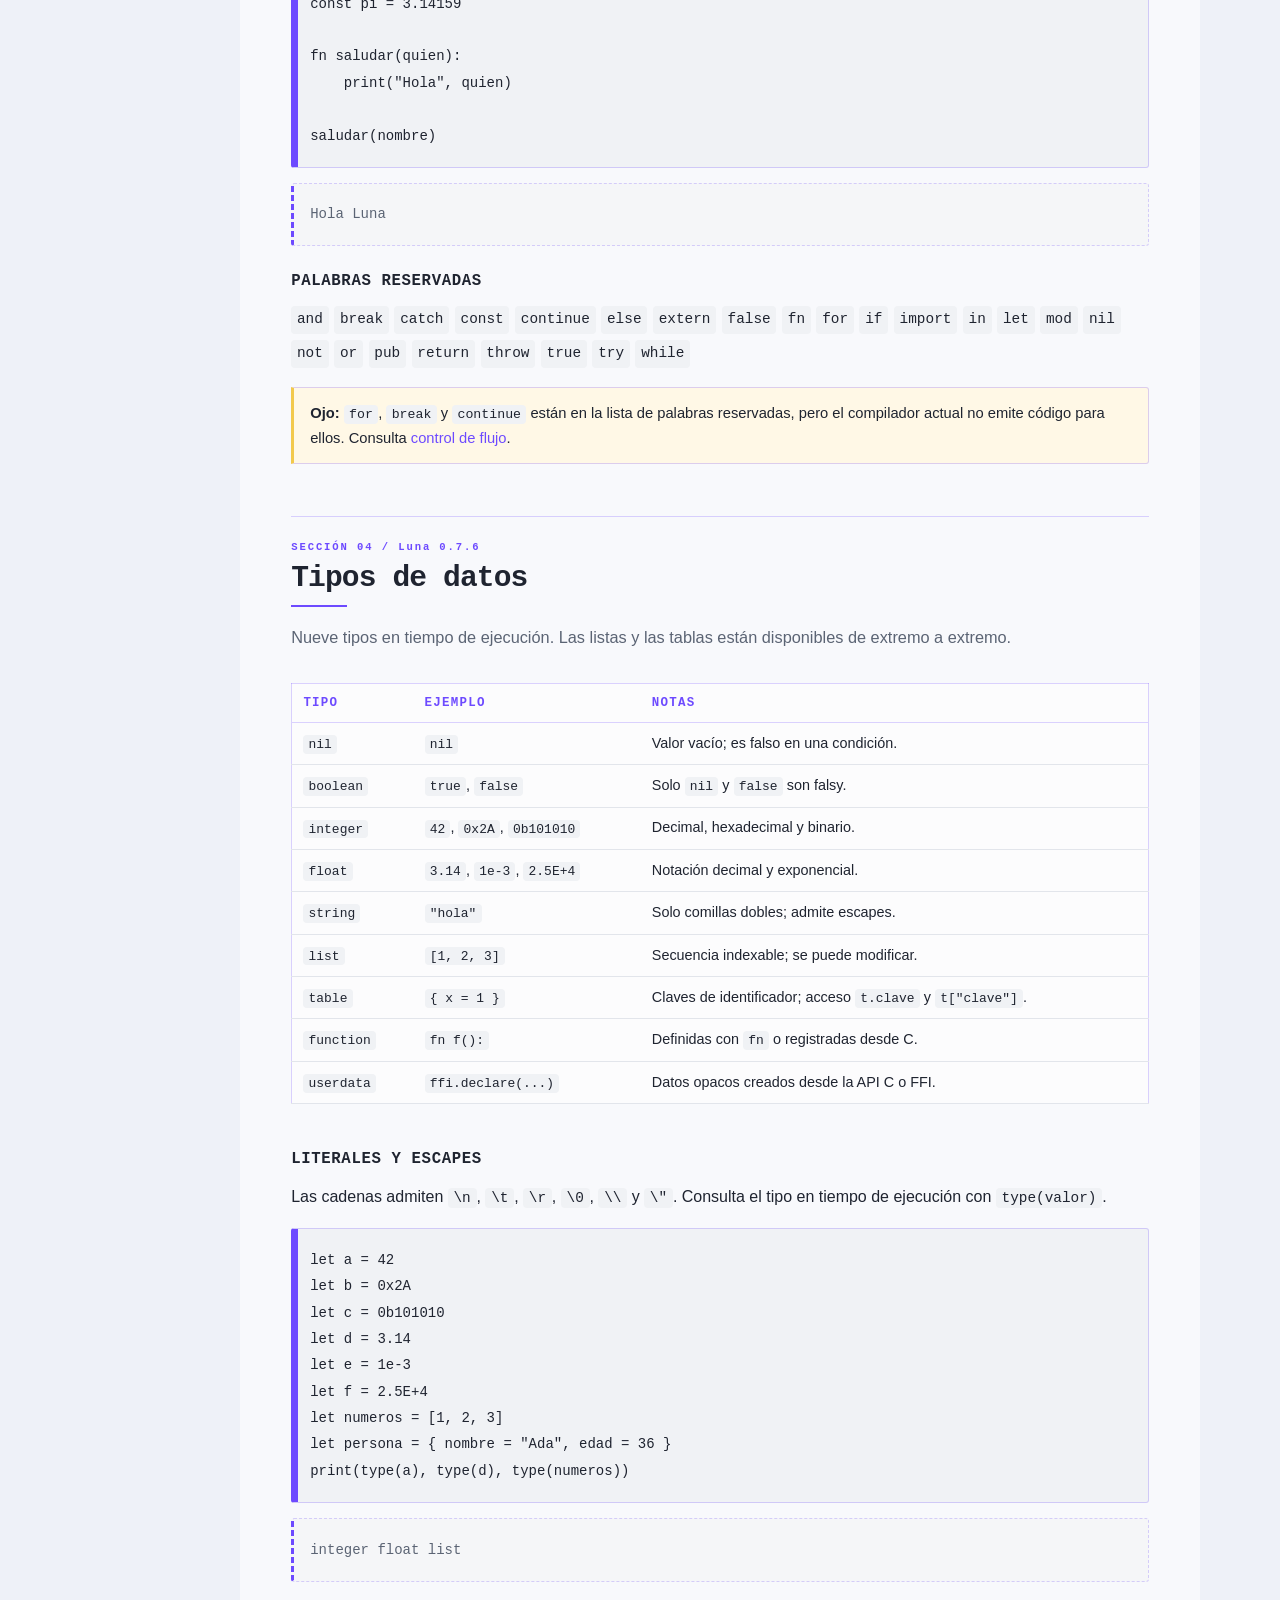
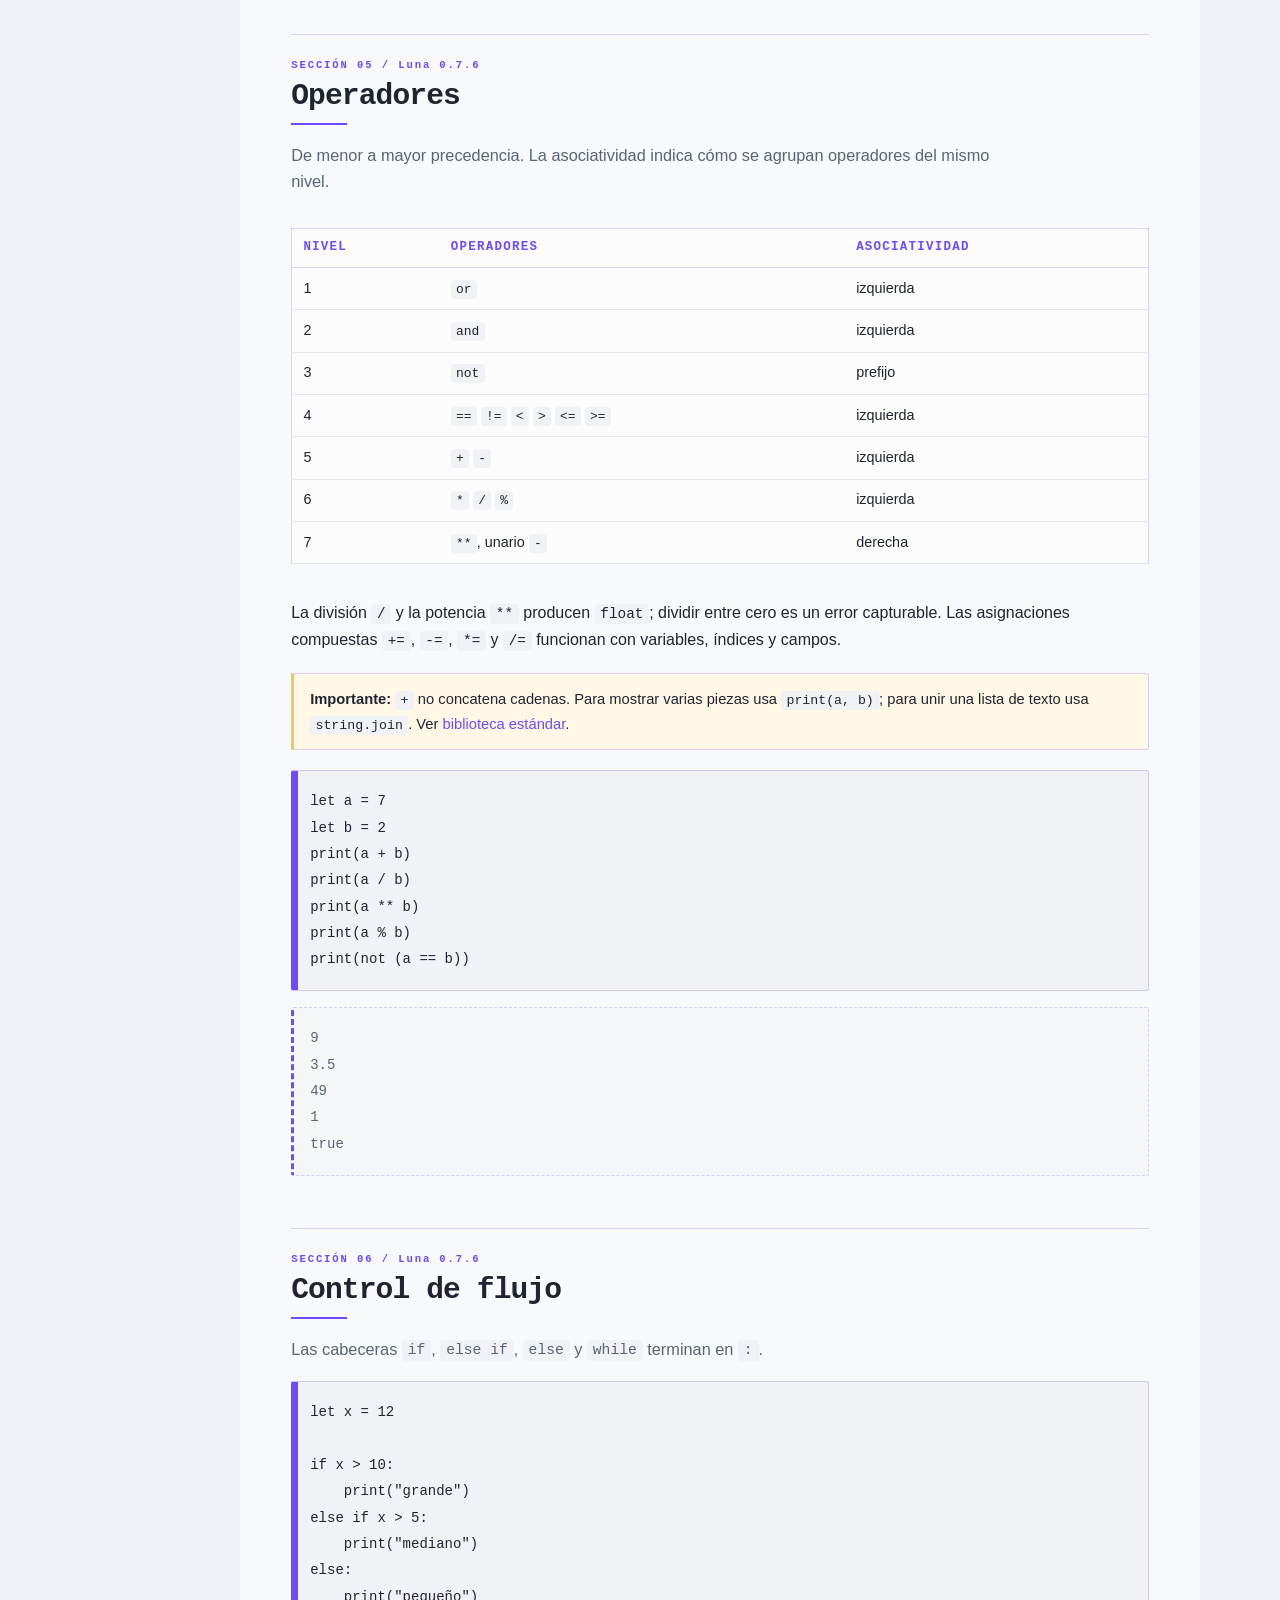
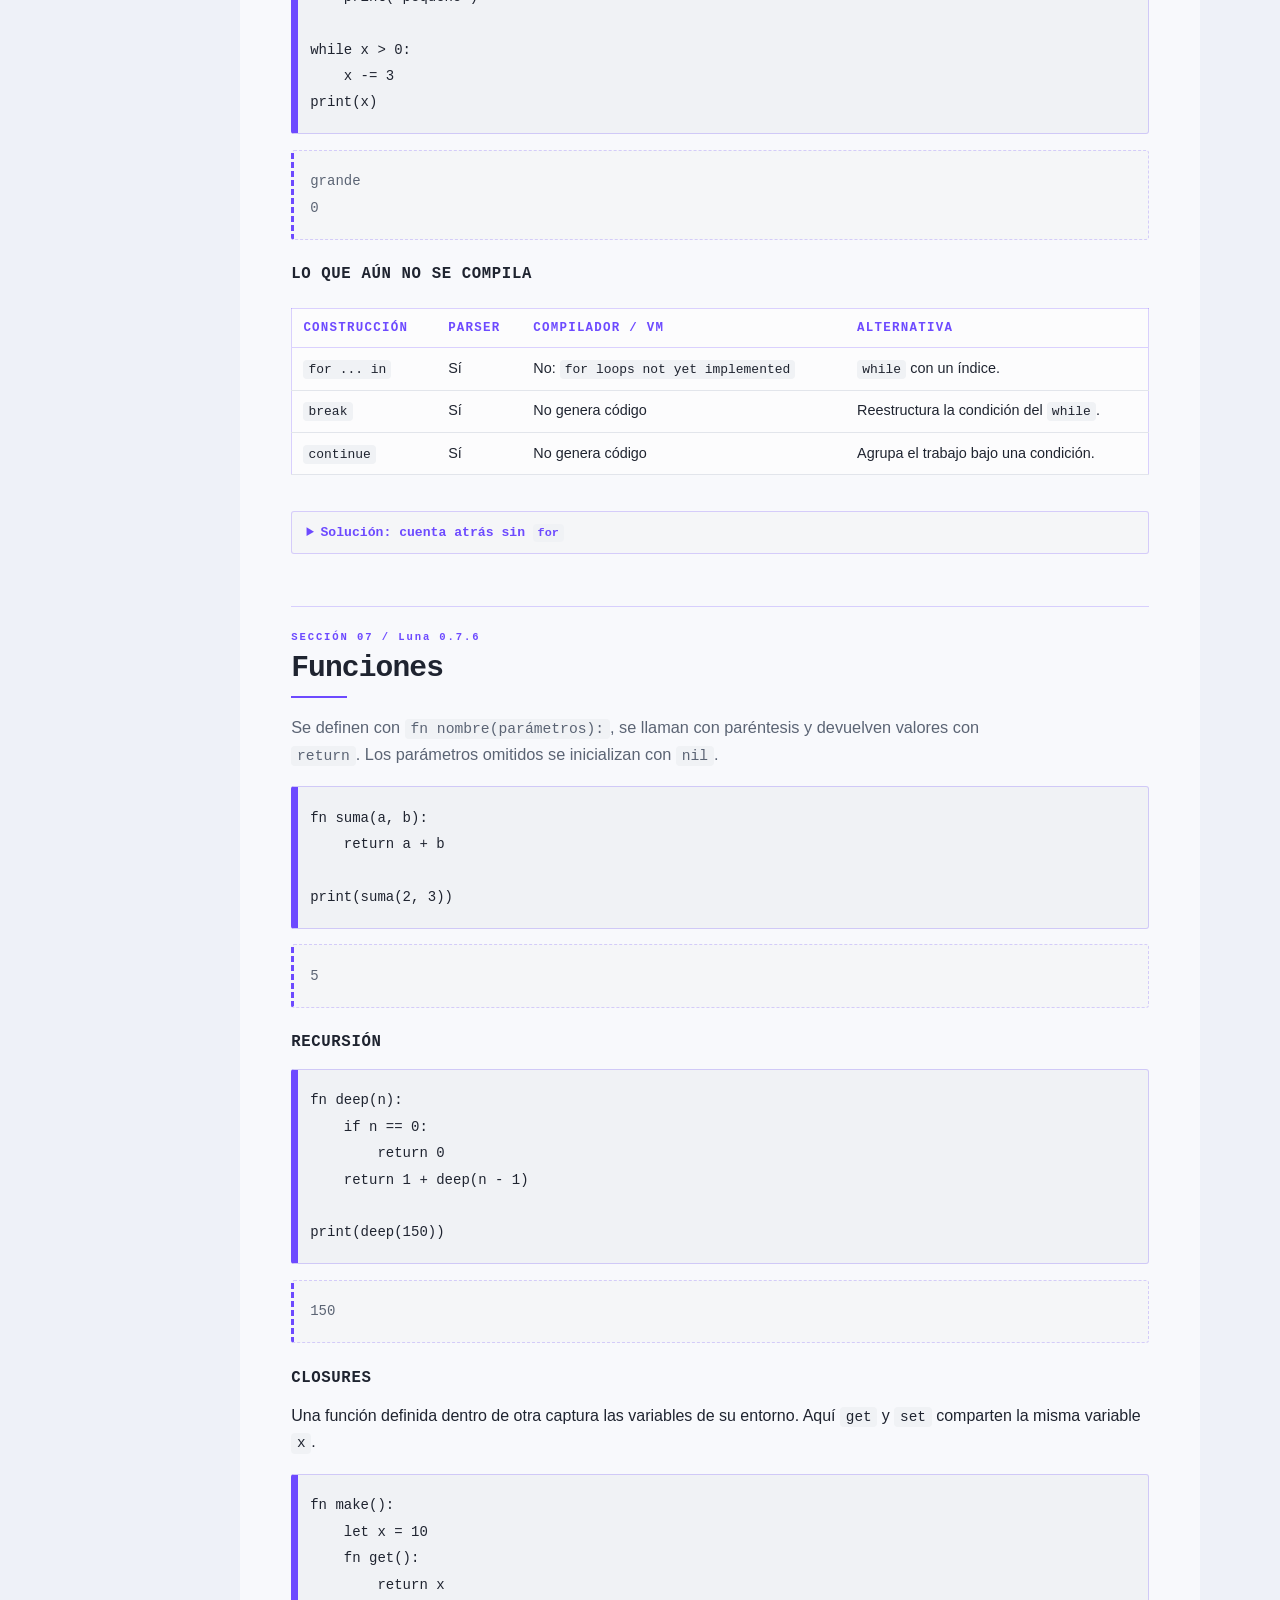
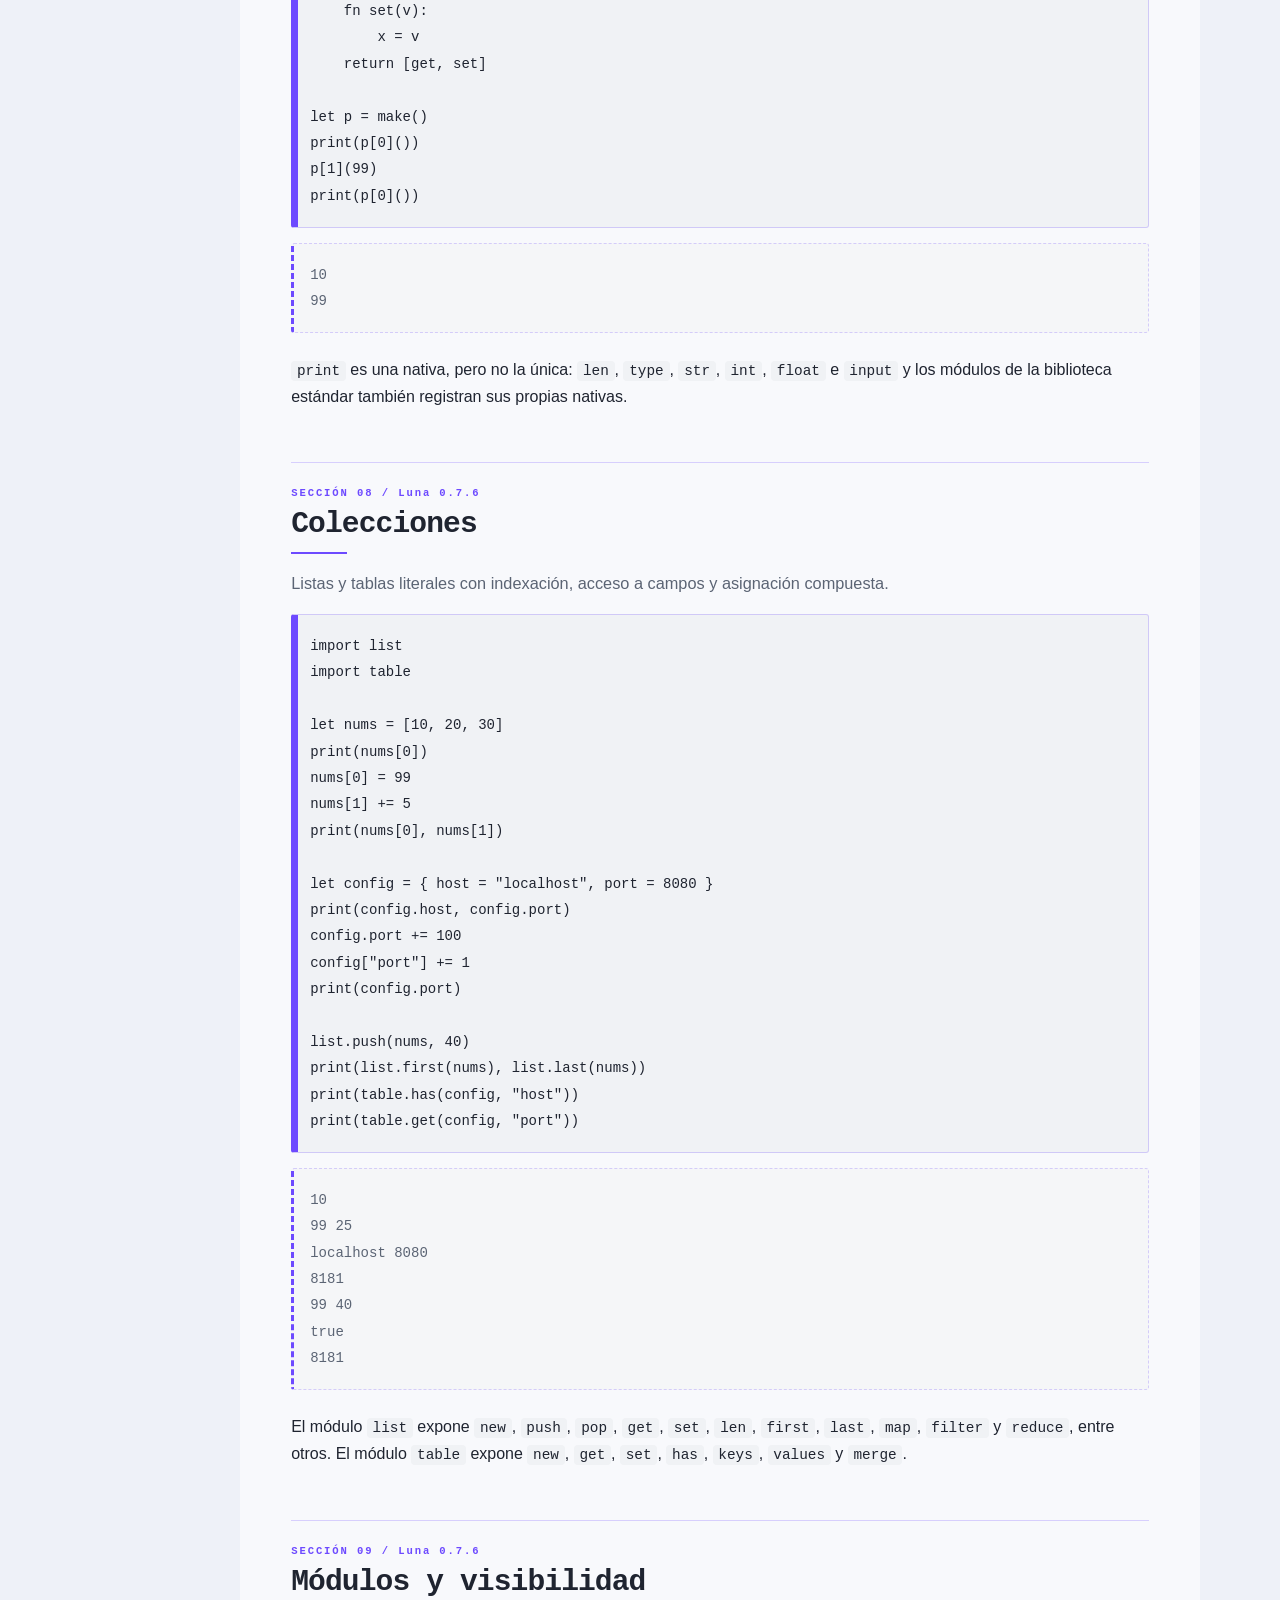
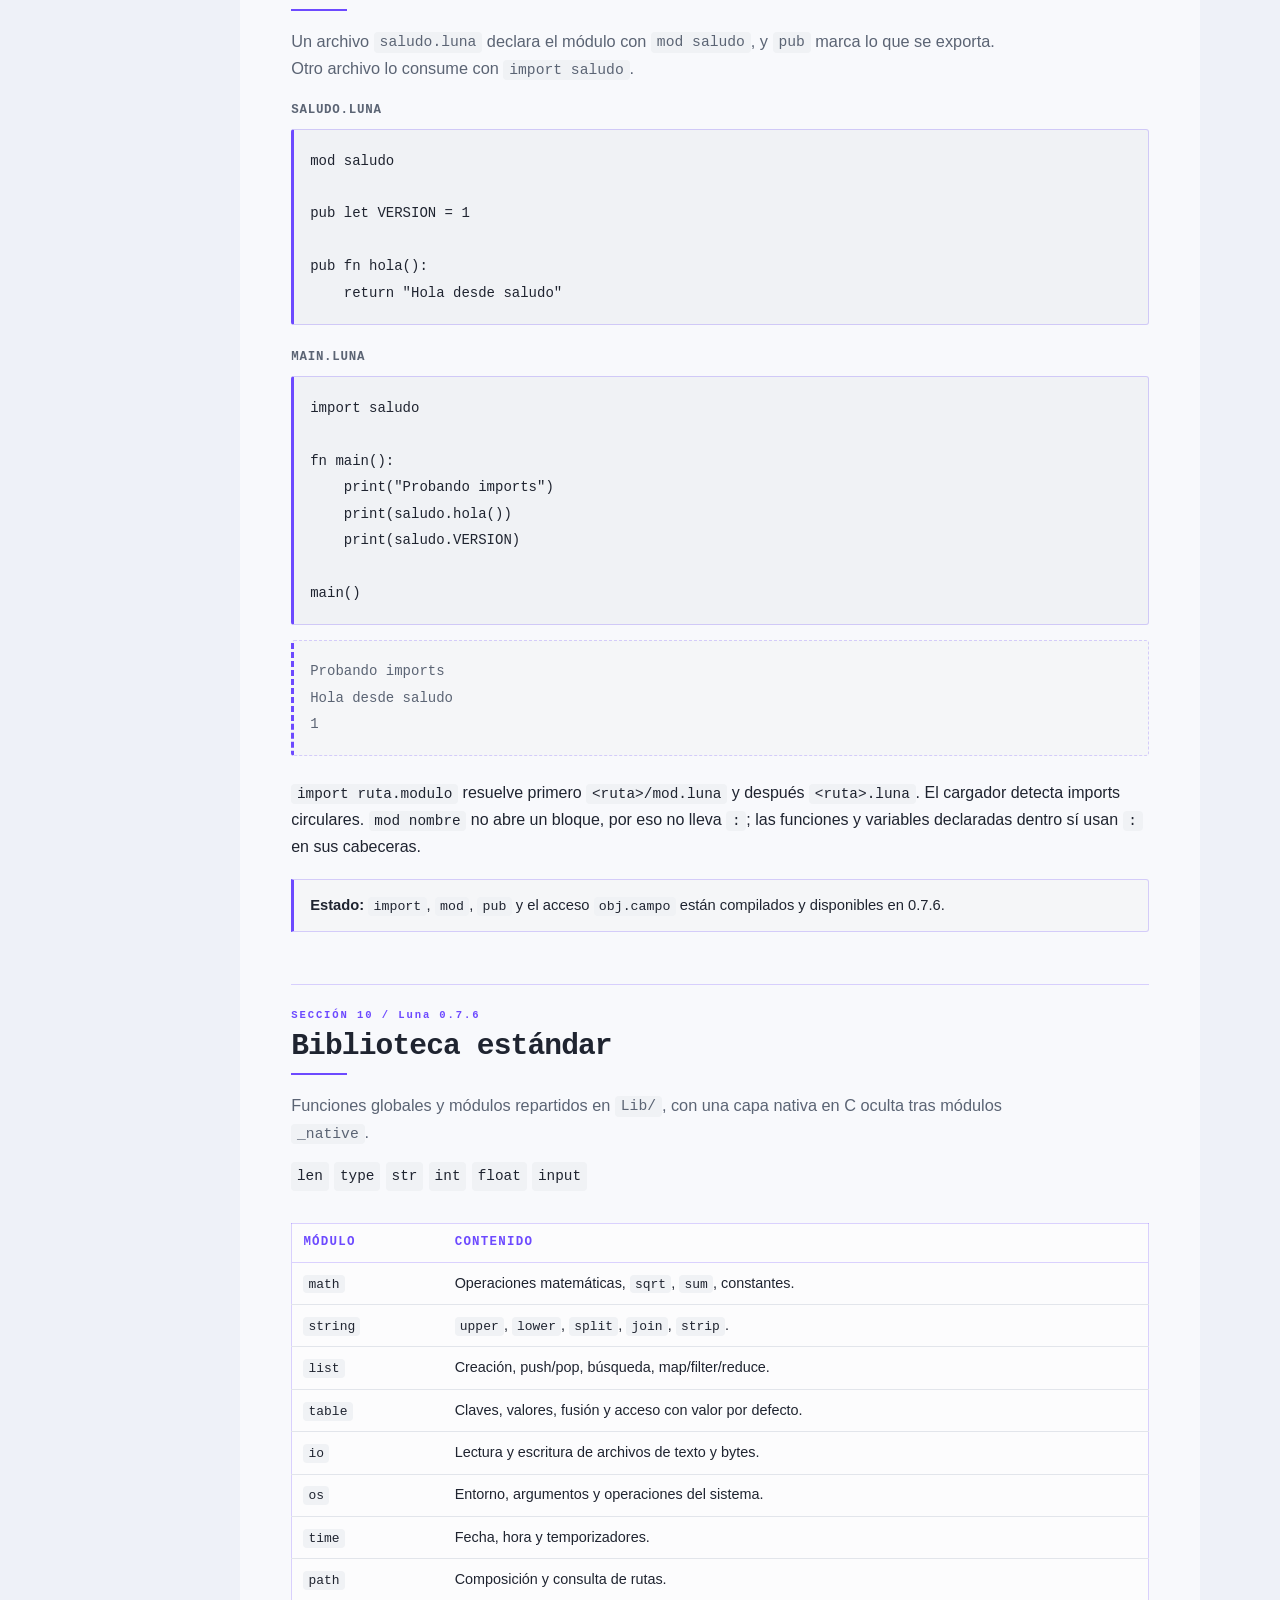
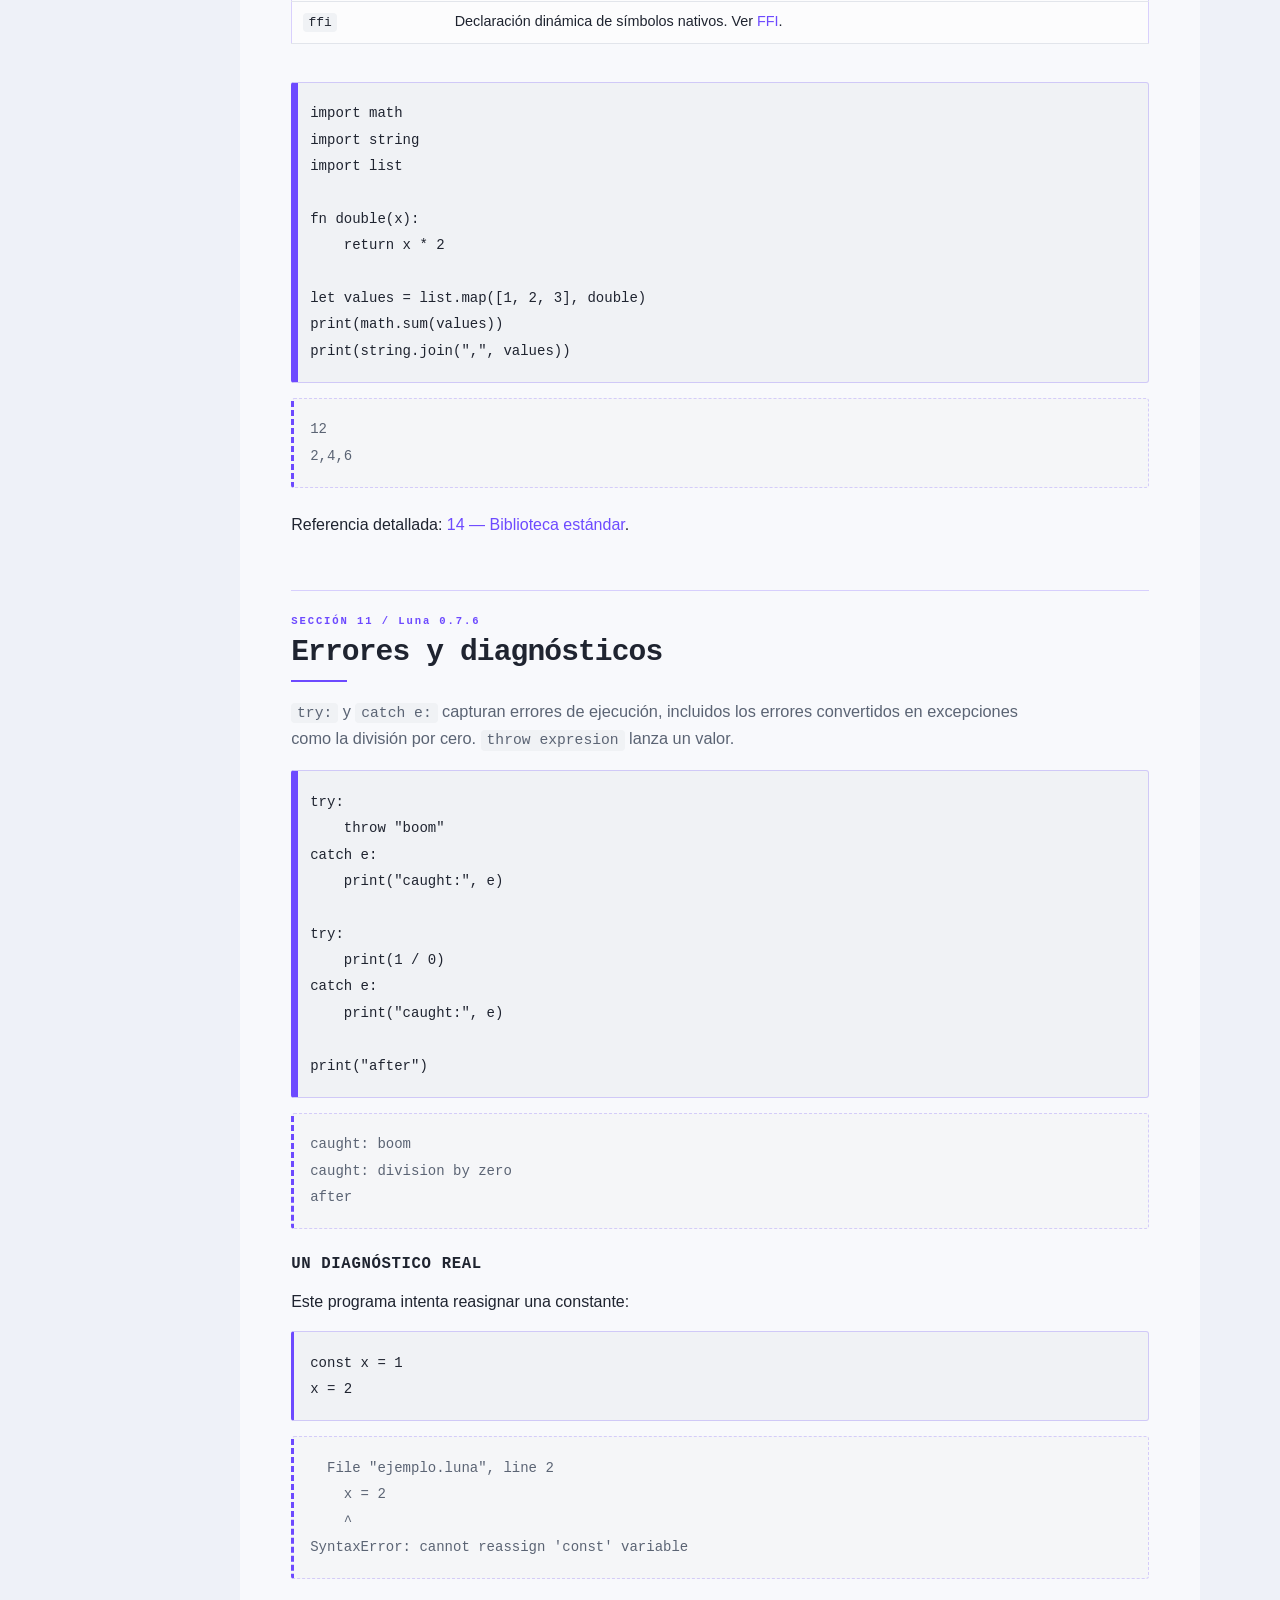
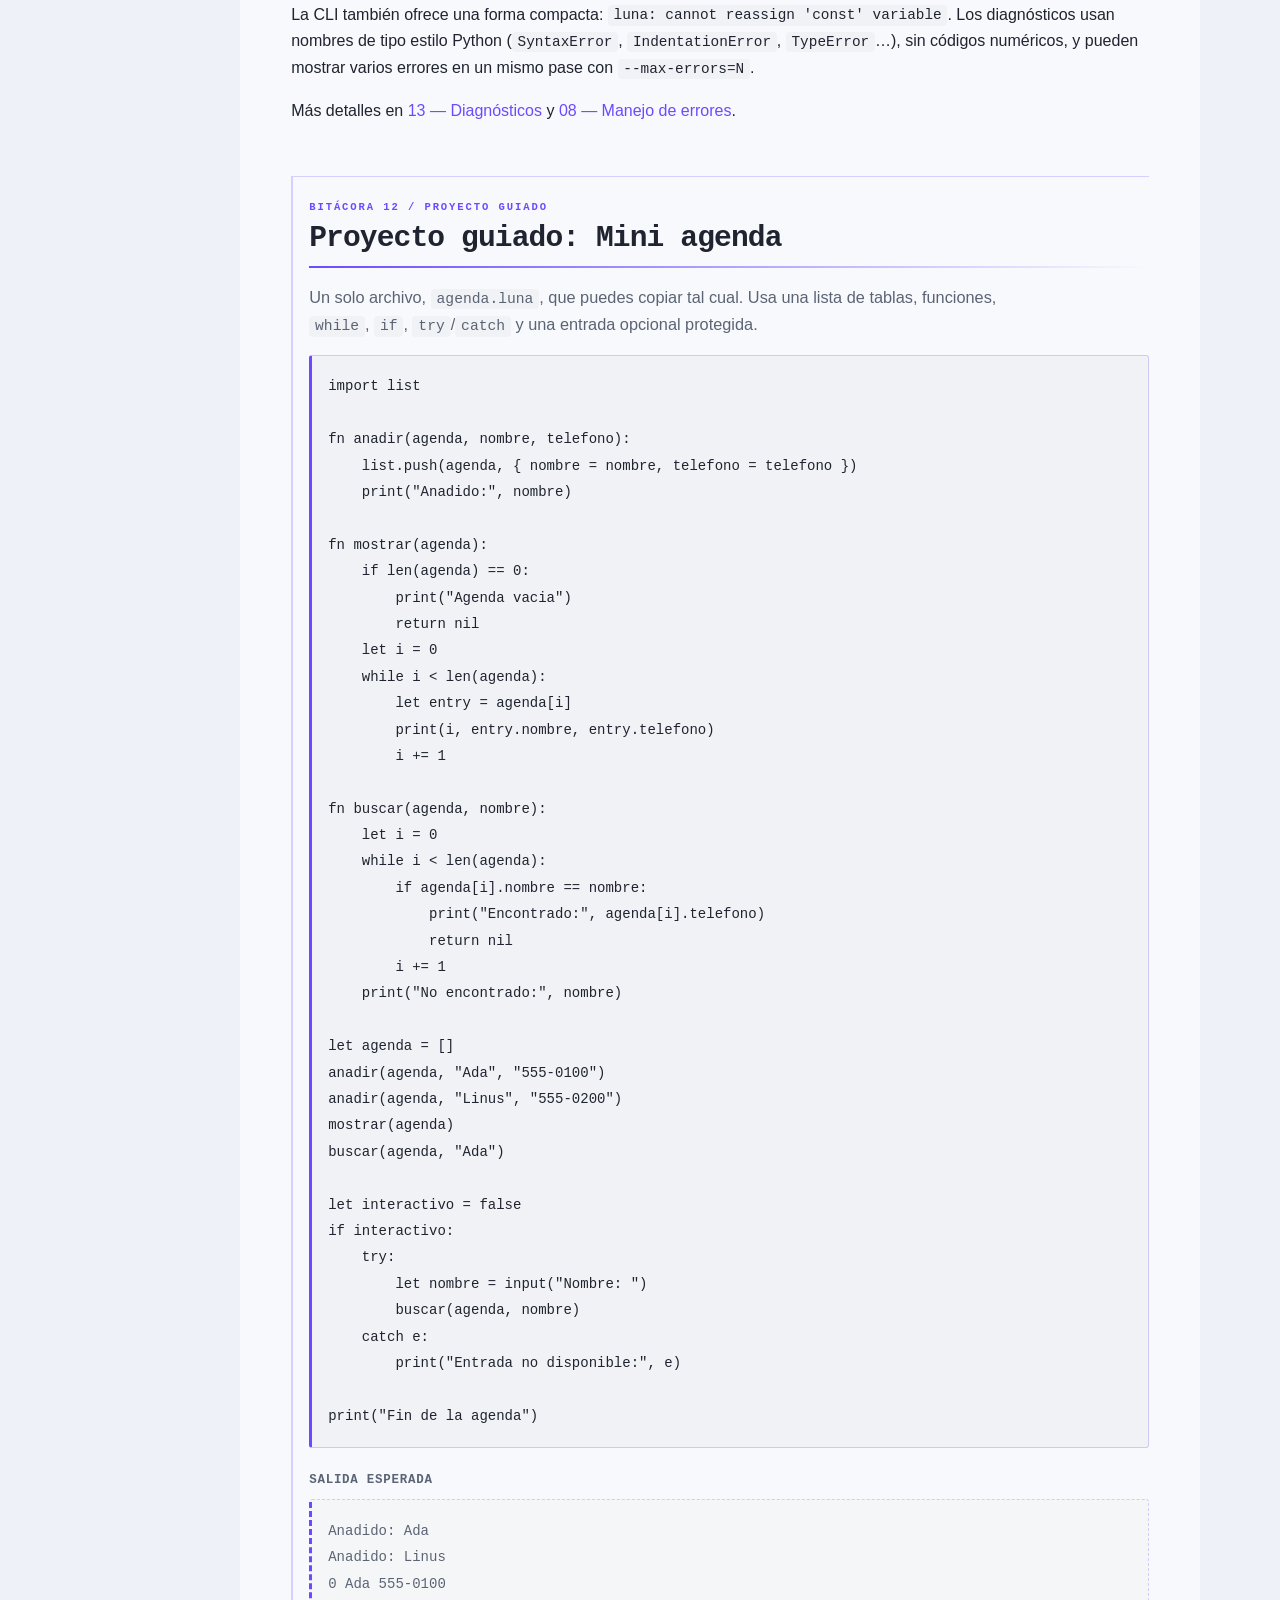
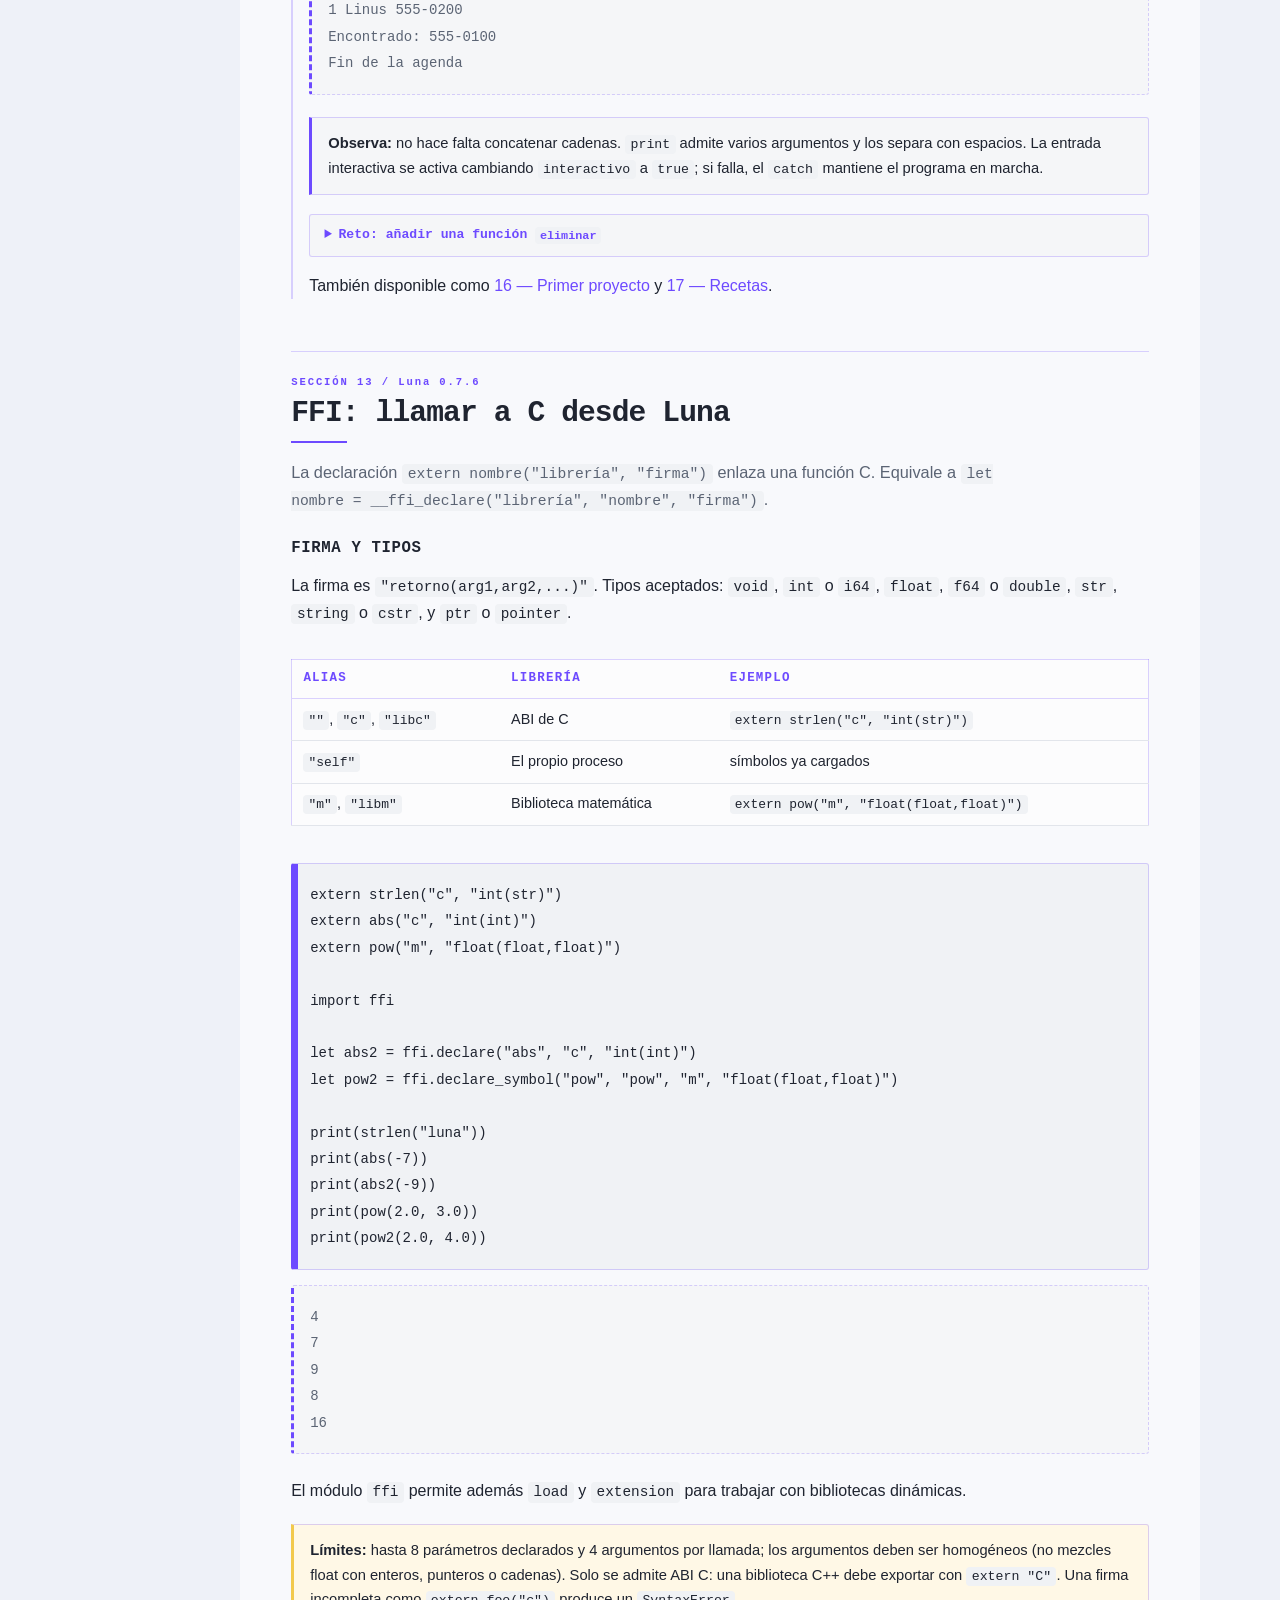
==== commit 3c58278c: "docs: ampliar guías y web, publicar 0.7.6 con FFI Añade FFI con extern y módulo ffi, nueva ruta de a" ====
--- a/docs/Web/index.html
+++ b/docs/Web/index.html
@@ -3,8 +3,8 @@
 <head>
   <meta charset="UTF-8">
   <meta name="viewport" content="width=device-width, initial-scale=1.0">
-  <meta name="description" content="Documentación oficial del lenguaje de programación Luna">
-  <title>Documentación de Luna</title>
+  <meta name="description" content="Aprende Luna en 20 minutos: ruta guiada, tutoriales, referencia completa y ejemplos ejecutables de la versión v0.7.6.">
+  <title>Documentación de Luna · v0.7.6</title>
   <link rel="icon" href="luna-logo.svg" type="image/svg+xml">
   <link rel="stylesheet" href="styles.css">
 </head>
@@ -15,11 +15,13 @@
       <img src="luna-logo.svg" alt="Luna" width="40" height="40">
       <span>Luna <small>docs</small></span>
     </a>
-    <span class="version">v0.7.5</span>
+    <span class="version">v0.7.6</span>
     <div class="topbar-actions">
-      <label class="search">
-        <input type="search" id="search" placeholder="Buscar sección…" aria-label="Buscar sección" autocomplete="off">
-      </label>
+      <div class="search">
+        <input type="search" id="search" placeholder="Buscar…" aria-label="Buscar en la documentación" aria-controls="search-results" aria-expanded="false" autocomplete="off">
+        <span class="kbd" aria-hidden="true">Ctrl K</span>
+        <ul class="search-results" id="search-results" aria-label="Resultados de búsqueda" aria-live="polite" hidden></ul>
+      </div>
       <button class="icon-button" id="theme-toggle" aria-label="Cambiar tema" title="Cambiar tema">◐</button>
       <a class="icon-button" href="../MD/README.md" aria-label="Ver documentación Markdown" title="Ver documentación Markdown">M↓</a>
     </div>
@@ -28,86 +30,215 @@
   <div class="layout">
     <aside class="sidebar" id="sidebar">
       <nav aria-label="Navegación de la documentación">
+        <p class="nav-title">Ruta lunar</p>
+        <a href="#inicio">Inicio</a>
+        <a href="#ruta">Ruta lunar</a>
+        <a href="#primer-programa">Primer programa</a>
         <p class="nav-title">Guía</p>
-        <a href="#inicio">Inicio</a>
-        <a href="#inicio-rapido">Inicio rápido</a>
-        <a href="#sintaxis">Sintaxis básica</a>
+        <a href="#sintaxis">Sintaxis</a>
         <a href="#tipos">Tipos de datos</a>
         <a href="#operadores">Operadores</a>
         <a href="#control-flujo">Control de flujo</a>
         <a href="#funciones">Funciones</a>
+        <a href="#colecciones">Colecciones</a>
         <a href="#modulos">Módulos</a>
         <a href="#stdlib">Biblioteca estándar</a>
-        <a href="#errores">Errores</a>
+        <a href="#errores">Errores y diagnósticos</a>
+        <p class="nav-title">Proyecto</p>
+        <a href="#proyecto">Mini agenda</a>
         <p class="nav-title">Referencia</p>
+        <a href="#ffi">FFI</a>
         <a href="#cli">CLI</a>
         <a href="#api-c">API C</a>
         <a href="#estado">Estado y límites</a>
         <p class="nav-title">Recursos</p>
+        <a href="#recursos">Centro de recursos</a>
         <a href="../MD/README.md">Documentos Markdown</a>
         <a href="../Ayuda/README.md">Ayuda y archivos extra</a>
       </nav>
     </aside>
 
-    <main class="content">
+    <main class="content" id="contenido">
+      <nav class="jump-bar" aria-label="Saltos rápidos">
+        <span class="jump-label">Índice</span>
+        <a href="#ruta">01 Ruta</a>
+        <a href="#primer-programa">02 Tutorial</a>
+        <a href="#sintaxis">03 Guía</a>
+        <a href="#proyecto">04 Proyecto</a>
+        <a href="#ffi">05 FFI</a>
+        <a href="#cli">06 CLI</a>
+        <a href="#recursos">07 Recursos</a>
+      </nav>
+
       <section id="inicio" class="hero">
-        <h1>Documentación de <span class="accent">Luna</span></h1>
-        <p>Luna es un lenguaje de programación pequeño, embebible y con CLI estilo Python. Esta página resume la guía completa disponible en formato Markdown.</p>
+        <p class="tag">Observatorio lunar · v0.7.6 · ABI 1</p>
+        <h1>Aprende Luna en <span class="accent">20 minutos</span> y escribe tu primer programa.</h1>
+        <p class="lead">Luna es un lenguaje pequeño, embebible y con CLI estilo Python. Esta web es autocontenida: sigue la ruta, copia los ejemplos y ejecútalos sin consultar fuentes externas.</p>
         <p class="notice">Requiere un compilador C11 y Python 3. La sintaxis y la API C pueden cambiar entre versiones; no se recomienda uso en producción.</p>
         <div class="hero-actions">
-          <a class="button primary" href="#inicio-rapido">Empezar</a>
-          <a class="button" href="../MD/README.md">Ver documentos MD</a>
-        </div>
-      </section>
-
-      <section id="inicio-rapido">
-        <h2>Inicio rápido</h2>
-        <p>Compila el intérprete y ejecuta tu primer programa:</p>
-        <pre><button class="copy" type="button">Copiar</button><code class="language-bash">./luna.py build
-./build/luna -c 'let x = 1'
-./build/luna programa.luna</code></pre>
-        <p>Sin argumentos, <code>./build/luna</code> abre el REPL. Con <code>-</code> lee el programa desde <code>stdin</code>.</p>
+          <a class="button primary" href="#ruta">Seguir la ruta lunar</a>
+          <a class="button" href="#primer-programa">Ir al primer programa</a>
+        </div>
+        <div class="card-grid quick-index" aria-label="Índice rápido">
+          <a class="card" href="#primer-programa"><span class="tag">Tutorial</span><strong>Tu primer programa</strong><small>Tres pasos y una salida esperada.</small></a>
+          <a class="card" href="#sintaxis"><span class="tag">Bases</span><strong>Sintaxis y tipos</strong><small>Bloques con <code>:</code>, literales y escapes.</small></a>
+          <a class="card" href="#funciones"><span class="tag">Guía</span><strong>Funciones y colecciones</strong><small>Recursión, closures, listas y tablas.</small></a>
+          <a class="card" href="#proyecto"><span class="tag">Proyecto</span><strong>Mini agenda</strong><small>Un archivo completo y ejecutable.</small></a>
+          <a class="card" href="#ffi"><span class="tag">Referencia</span><strong>FFI con <code>extern</code></strong><small>Llama a C desde Luna.</small></a>
+          <a class="card" href="#cli"><span class="tag">Herramientas</span><strong>CLI y build</strong><small>Todas las opciones y subcomandos.</small></a>
+        </div>
+      </section>
+
+      <section id="ruta">
+        <h2>Ruta lunar</h2>
+        <p class="lead">Cuatro hitos y cerca de 20 minutos. Marca cada hito al terminarlo: el progreso se guarda en este navegador.</p>
+        <div class="progress-rail" role="progressbar" aria-label="Progreso de la ruta lunar" aria-valuemin="0" aria-valuemax="4" aria-valuenow="0" id="progress-rail">
+          <div class="progress-rail-fill" id="progress-fill"></div>
+        </div>
+        <p class="progress-label">
+          <span id="route-progress" aria-live="polite">0 de 4 hitos completados</span>
+          <button class="text-button" type="button" id="route-reset">Reiniciar ruta</button>
+        </p>
+        <div class="roadmap">
+          <article class="milestone">
+            <input class="checkpoint" type="checkbox" id="hito-despegue" data-checkpoint="despegue">
+            <label for="hito-despegue"><span class="sr-only">Marcar hito Despegue como completado</span></label>
+            <span class="milestone-num">01</span>
+            <h3>Despegue</h3>
+            <p class="tag">3 min · Instalar y ejecutar</p>
+            <p>Compila el intérprete y ejecuta tu primer archivo desde la terminal.</p>
+            <a href="#primer-programa">Abrir hito →</a>
+          </article>
+          <article class="milestone">
+            <input class="checkpoint" type="checkbox" id="hito-orbita" data-checkpoint="orbita">
+            <label for="hito-orbita"><span class="sr-only">Marcar hito Órbita como completado</span></label>
+            <span class="milestone-num">02</span>
+            <h3>Órbita</h3>
+            <p class="tag">6 min · Sintaxis y tipos</p>
+            <p>Domina la indentación, los bloques con <code>:</code>, los literales y los operadores.</p>
+            <a href="#sintaxis">Abrir hito →</a>
+          </article>
+          <article class="milestone">
+            <input class="checkpoint" type="checkbox" id="hito-aterrizaje" data-checkpoint="aterrizaje">
+            <label for="hito-aterrizaje"><span class="sr-only">Marcar hito Aterrizaje como completado</span></label>
+            <span class="milestone-num">03</span>
+            <h3>Aterrizaje</h3>
+            <p class="tag">7 min · Funciones y errores</p>
+            <p>Escribe funciones, maneja colecciones y captura errores con <code>try</code>/<code>catch</code>.</p>
+            <a href="#funciones">Abrir hito →</a>
+          </article>
+          <article class="milestone">
+            <input class="checkpoint" type="checkbox" id="hito-exploracion" data-checkpoint="exploracion">
+            <label for="hito-exploracion"><span class="sr-only">Marcar hito Exploración como completado</span></label>
+            <span class="milestone-num">04</span>
+            <h3>Exploración</h3>
+            <p class="tag">4 min · Módulos, stdlib y FFI</p>
+            <p>Organiza archivos, usa la biblioteca estándar y llama a funciones C.</p>
+            <a href="#modulos">Abrir hito →</a>
+          </article>
+        </div>
+      </section>
+
+      <section id="primer-programa">
+        <h2>Tu primer programa</h2>
+        <p class="lead">Tres pasos. Copia, pega y ejecuta; no hay nada más que instalar que el compilador del repositorio.</p>
+        <div class="step">
+          <span class="step-num">1</span>
+          <div class="step-body">
+            <h3>Crea <code>hola.luna</code></h3>
+            <p>Guarda este contenido en un archivo llamado <code>hola.luna</code>.</p>
+            <pre><button class="copy" type="button">Copiar</button><code class="language-luna">let nombre = "Luna"
+print(nombre)</code></pre>
+          </div>
+        </div>
+        <div class="step">
+          <span class="step-num">2</span>
+          <div class="step-body">
+            <h3>Compila y ejecuta</h3>
+            <p>Desde la raíz del repositorio:</p>
+            <pre><button class="copy" type="button">Copiar</button><code class="language-bash">./luna.py build
+./build/luna hola.luna</code></pre>
+          </div>
+        </div>
+        <div class="step">
+          <span class="step-num">3</span>
+          <div class="step-body">
+            <h3>Comprueba la salida</h3>
+            <div class="output"><pre><button class="copy" type="button">Copiar</button><code class="language-output">Luna</code></pre></div>
+          </div>
+        </div>
+        <div class="callout info">
+          <strong>Atajo:</strong> con <code>./build/luna -c 'let x = 1'</code> ejecutas código sin archivo, con <code>-</code> lees desde <code>stdin</code> y sin argumentos abres el REPL. Ver <a href="#cli">CLI</a>.
+        </div>
       </section>
 
       <section id="sintaxis">
-        <h2>Sintaxis básica</h2>
-        <p>Los bloques se delimitan por indentación con espacios. Los tabuladores en la indentación son un error. El carácter <code>#</code> inicia un comentario de línea y los dos puntos antes de un bloque son opcionales.</p>
-        <pre><button class="copy" type="button">Copiar</button><code class="language-luna">let nombre = "Luna"
+        <h2>Sintaxis</h2>
+        <p class="lead">La indentación define los bloques. Usa espacios (4 por nivel): los tabuladores en la indentación son un error.</p>
+        <ul>
+          <li>Las cabeceras de bloque terminan en <code>:</code> y van seguidas de una línea indentada. Aplica a <code>fn</code>, <code>if</code>, <code>else if</code>, <code>else</code>, <code>while</code>, <code>try</code> y <code>catch</code>.</li>
+          <li>El carácter <code>#</code> inicia un comentario de línea fuera de las cadenas.</li>
+          <li><code>let</code> declara variables reasignables; <code>const</code> declara variables que no pueden reasignarse.</li>
+          <li><code>mod nombre</code> es una declaración de módulo, no una cabecera de bloque: no lleva <code>:</code>.</li>
+        </ul>
+        <div class="example">
+          <pre><button class="copy" type="button">Copiar</button><code class="language-luna">let nombre = "Luna"
 const pi = 3.14159
-# esto es un comentario
-
-fn saludar(quien)
-    print("Hola", quien)</code></pre>
+
+fn saludar(quien):
+    print("Hola", quien)
+
+saludar(nombre)</code></pre>
+          <div class="output"><pre><button class="copy" type="button">Copiar</button><code class="language-output">Hola Luna</code></pre></div>
+        </div>
         <h3>Palabras reservadas</h3>
-        <p class="keywords"><code>and</code> <code>break</code> <code>catch</code> <code>const</code> <code>continue</code> <code>else</code> <code>false</code> <code>fn</code> <code>for</code> <code>if</code> <code>import</code> <code>in</code> <code>let</code> <code>mod</code> <code>nil</code> <code>not</code> <code>or</code> <code>pub</code> <code>return</code> <code>throw</code> <code>true</code> <code>try</code> <code>while</code></p>
+        <p class="keywords"><code>and</code> <code>break</code> <code>catch</code> <code>const</code> <code>continue</code> <code>else</code> <code>extern</code> <code>false</code> <code>fn</code> <code>for</code> <code>if</code> <code>import</code> <code>in</code> <code>let</code> <code>mod</code> <code>nil</code> <code>not</code> <code>or</code> <code>pub</code> <code>return</code> <code>throw</code> <code>true</code> <code>try</code> <code>while</code></p>
+        <div class="callout warn">
+          <strong>Ojo:</strong> <code>for</code>, <code>break</code> y <code>continue</code> están en la lista de palabras reservadas, pero el compilador actual no emite código para ellos. Consulta <a href="#control-flujo">control de flujo</a>.
+        </div>
       </section>
 
       <section id="tipos">
         <h2>Tipos de datos</h2>
+        <p class="lead">Nueve tipos en tiempo de ejecución. Las listas y las tablas están disponibles de extremo a extremo.</p>
         <div class="table-wrap">
           <table>
             <thead><tr><th>Tipo</th><th>Ejemplo</th><th>Notas</th></tr></thead>
             <tbody>
-              <tr><td><code>nil</code></td><td><code>nil</code></td><td>Valor vacío</td></tr>
-              <tr><td><code>boolean</code></td><td><code>true</code>, <code>false</code></td><td>Solo <code>nil</code> y <code>false</code> son falsy</td></tr>
-              <tr><td><code>integer</code></td><td><code>42</code>, <code>0x2A</code>, <code>0b101010</code></td><td>Decimal, hexadecimal y binario</td></tr>
-              <tr><td><code>float</code></td><td><code>3.14</code>, <code>1e-3</code></td><td>Notación decimal y exponencial</td></tr>
-              <tr><td><code>string</code></td><td><code>"hola"</code></td><td>Solo comillas dobles</td></tr>
-              <tr><td><code>list</code></td><td><code>[1, 2, 3]</code></td><td>Reconocido por el parser</td></tr>
-              <tr><td><code>table</code></td><td><code>{ x = 1 }</code></td><td>Claves identificador</td></tr>
-              <tr><td><code>function</code></td><td><code>fn f() ...</code></td><td>Definidas con <code>fn</code> o nativas C</td></tr>
-              <tr><td><code>userdata</code></td><td>—</td><td>Datos opacos desde C</td></tr>
-            </tbody>
-          </table>
-        </div>
-        <p>Las cadenas admiten los escapes <code>\n</code>, <code>\t</code>, <code>\r</code>, <code>\0</code>, <code>\\</code> y <code>\"</code>.</p>
+              <tr><td><code>nil</code></td><td><code>nil</code></td><td>Valor vacío; es falso en una condición.</td></tr>
+              <tr><td><code>boolean</code></td><td><code>true</code>, <code>false</code></td><td>Solo <code>nil</code> y <code>false</code> son falsy.</td></tr>
+              <tr><td><code>integer</code></td><td><code>42</code>, <code>0x2A</code>, <code>0b101010</code></td><td>Decimal, hexadecimal y binario.</td></tr>
+              <tr><td><code>float</code></td><td><code>3.14</code>, <code>1e-3</code>, <code>2.5E+4</code></td><td>Notación decimal y exponencial.</td></tr>
+              <tr><td><code>string</code></td><td><code>"hola"</code></td><td>Solo comillas dobles; admite escapes.</td></tr>
+              <tr><td><code>list</code></td><td><code>[1, 2, 3]</code></td><td>Secuencia indexable; se puede modificar.</td></tr>
+              <tr><td><code>table</code></td><td><code>{ x = 1 }</code></td><td>Claves de identificador; acceso <code>t.clave</code> y <code>t["clave"]</code>.</td></tr>
+              <tr><td><code>function</code></td><td><code>fn f():</code></td><td>Definidas con <code>fn</code> o registradas desde C.</td></tr>
+              <tr><td><code>userdata</code></td><td><code>ffi.declare(...)</code></td><td>Datos opacos creados desde la API C o FFI.</td></tr>
+            </tbody>
+          </table>
+        </div>
+        <h3>Literales y escapes</h3>
+        <p>Las cadenas admiten <code>\n</code>, <code>\t</code>, <code>\r</code>, <code>\0</code>, <code>\\</code> y <code>\"</code>. Consulta el tipo en tiempo de ejecución con <code>type(valor)</code>.</p>
+        <div class="example">
+          <pre><button class="copy" type="button">Copiar</button><code class="language-luna">let a = 42
+let b = 0x2A
+let c = 0b101010
+let d = 3.14
+let e = 1e-3
+let f = 2.5E+4
+let numeros = [1, 2, 3]
+let persona = { nombre = "Ada", edad = 36 }
+print(type(a), type(d), type(numeros))</code></pre>
+          <div class="output"><pre><button class="copy" type="button">Copiar</button><code class="language-output">integer float list</code></pre></div>
+        </div>
       </section>
 
       <section id="operadores">
         <h2>Operadores</h2>
-        <div class="table-wrap">
-          <table>
-            <thead><tr><th>Prioridad</th><th>Operadores</th><th>Asociatividad</th></tr></thead>
+        <p class="lead">De menor a mayor precedencia. La asociatividad indica cómo se agrupan operadores del mismo nivel.</p>
+        <div class="table-wrap">
+          <table>
+            <thead><tr><th>Nivel</th><th>Operadores</th><th>Asociatividad</th></tr></thead>
             <tbody>
               <tr><td>1</td><td><code>or</code></td><td>izquierda</td></tr>
               <tr><td>2</td><td><code>and</code></td><td>izquierda</td></tr>
@@ -119,95 +250,435 @@
             </tbody>
           </table>
         </div>
-        <p>La división <code>/</code> y la potencia <code>**</code> producen <code>float</code>. Dividir entre cero es un error. El operador <code>+</code> no concatena cadenas.</p>
+        <p>La división <code>/</code> y la potencia <code>**</code> producen <code>float</code>; dividir entre cero es un error capturable. Las asignaciones compuestas <code>+=</code>, <code>-=</code>, <code>*=</code> y <code>/=</code> funcionan con variables, índices y campos.</p>
+        <div class="callout warn">
+          <strong>Importante:</strong> <code>+</code> no concatena cadenas. Para mostrar varias piezas usa <code>print(a, b)</code>; para unir una lista de texto usa <code>string.join</code>. Ver <a href="#stdlib">biblioteca estándar</a>.
+        </div>
+        <div class="example">
+          <pre><button class="copy" type="button">Copiar</button><code class="language-luna">let a = 7
+let b = 2
+print(a + b)
+print(a / b)
+print(a ** b)
+print(a % b)
+print(not (a == b))</code></pre>
+          <div class="output"><pre><button class="copy" type="button">Copiar</button><code class="language-output">9
+3.5
+49
+1
+true</code></pre></div>
+        </div>
       </section>
 
       <section id="control-flujo">
         <h2>Control de flujo</h2>
-        <pre><button class="copy" type="button">Copiar</button><code class="language-luna">if x &gt; 10
+        <p class="lead">Las cabeceras <code>if</code>, <code>else if</code>, <code>else</code> y <code>while</code> terminan en <code>:</code>.</p>
+        <div class="example">
+          <pre><button class="copy" type="button">Copiar</button><code class="language-luna">let x = 12
+
+if x &gt; 10:
     print("grande")
-else if x &gt; 5
+else if x &gt; 5:
     print("mediano")
-else
+else:
     print("pequeño")
 
-while x &gt; 0
-    x = x - 1</code></pre>
-        <p><code>if</code>/<code>else if</code>/<code>else</code> y <code>while</code> están implementados. <code>for</code>, <code>break</code> y <code>continue</code> son aceptados por el parser pero aún no se compilan.</p>
+while x &gt; 0:
+    x -= 3
+print(x)</code></pre>
+          <div class="output"><pre><button class="copy" type="button">Copiar</button><code class="language-output">grande
+0</code></pre></div>
+        </div>
+        <h3>Lo que aún no se compila</h3>
+        <div class="table-wrap">
+          <table>
+            <thead><tr><th>Construcción</th><th>Parser</th><th>Compilador / VM</th><th>Alternativa</th></tr></thead>
+            <tbody>
+              <tr><td><code>for ... in</code></td><td>Sí</td><td>No: <code>for loops not yet implemented</code></td><td><code>while</code> con un índice.</td></tr>
+              <tr><td><code>break</code></td><td>Sí</td><td>No genera código</td><td>Reestructura la condición del <code>while</code>.</td></tr>
+              <tr><td><code>continue</code></td><td>Sí</td><td>No genera código</td><td>Agrupa el trabajo bajo una condición.</td></tr>
+            </tbody>
+          </table>
+        </div>
+        <details class="solution">
+          <summary>Solución: cuenta atrás sin <code>for</code></summary>
+          <pre><button class="copy" type="button">Copiar</button><code class="language-luna">let i = 5
+while i &gt; 0:
+    print(i)
+    i -= 1</code></pre>
+        </details>
       </section>
 
       <section id="funciones">
         <h2>Funciones</h2>
-        <p>Se definen con <code>fn</code>, se llama con paréntesis y se usa <code>return</code> para devolver un valor. Los parámetros omitidos se inicializan con <code>nil</code>.</p>
-        <pre><button class="copy" type="button">Copiar</button><code class="language-luna">fn suma(a, b)
+        <p class="lead">Se definen con <code>fn nombre(parámetros):</code>, se llaman con paréntesis y devuelven valores con <code>return</code>. Los parámetros omitidos se inicializan con <code>nil</code>.</p>
+        <div class="example">
+          <pre><button class="copy" type="button">Copiar</button><code class="language-luna">fn suma(a, b):
     return a + b
 
 print(suma(2, 3))</code></pre>
-        <p><code>print</code> es la única función nativa registrada; imprime sus argumentos separados por espacios y termina con salto de línea.</p>
+          <div class="output"><pre><button class="copy" type="button">Copiar</button><code class="language-output">5</code></pre></div>
+        </div>
+        <h3>Recursión</h3>
+        <div class="example">
+          <pre><button class="copy" type="button">Copiar</button><code class="language-luna">fn deep(n):
+    if n == 0:
+        return 0
+    return 1 + deep(n - 1)
+
+print(deep(150))</code></pre>
+          <div class="output"><pre><button class="copy" type="button">Copiar</button><code class="language-output">150</code></pre></div>
+        </div>
+        <h3>Closures</h3>
+        <p>Una función definida dentro de otra captura las variables de su entorno. Aquí <code>get</code> y <code>set</code> comparten la misma variable <code>x</code>.</p>
+        <div class="example">
+          <pre><button class="copy" type="button">Copiar</button><code class="language-luna">fn make():
+    let x = 10
+    fn get():
+        return x
+    fn set(v):
+        x = v
+    return [get, set]
+
+let p = make()
+print(p[0]())
+p[1](99)
+print(p[0]())</code></pre>
+          <div class="output"><pre><button class="copy" type="button">Copiar</button><code class="language-output">10
+99</code></pre></div>
+        </div>
+        <p><code>print</code> es una nativa, pero no la única: <code>len</code>, <code>type</code>, <code>str</code>, <code>int</code>, <code>float</code> e <code>input</code> y los módulos de la biblioteca estándar también registran sus propias nativas.</p>
+      </section>
+
+      <section id="colecciones">
+        <h2>Colecciones</h2>
+        <p class="lead">Listas y tablas literales con indexación, acceso a campos y asignación compuesta.</p>
+        <div class="example">
+          <pre><button class="copy" type="button">Copiar</button><code class="language-luna">import list
+import table
+
+let nums = [10, 20, 30]
+print(nums[0])
+nums[0] = 99
+nums[1] += 5
+print(nums[0], nums[1])
+
+let config = { host = "localhost", port = 8080 }
+print(config.host, config.port)
+config.port += 100
+config["port"] += 1
+print(config.port)
+
+list.push(nums, 40)
+print(list.first(nums), list.last(nums))
+print(table.has(config, "host"))
+print(table.get(config, "port"))</code></pre>
+          <div class="output"><pre><button class="copy" type="button">Copiar</button><code class="language-output">10
+99 25
+localhost 8080
+8181
+99 40
+true
+8181</code></pre></div>
+        </div>
+        <p>El módulo <code>list</code> expone <code>new</code>, <code>push</code>, <code>pop</code>, <code>get</code>, <code>set</code>, <code>len</code>, <code>first</code>, <code>last</code>, <code>map</code>, <code>filter</code> y <code>reduce</code>, entre otros. El módulo <code>table</code> expone <code>new</code>, <code>get</code>, <code>set</code>, <code>has</code>, <code>keys</code>, <code>values</code> y <code>merge</code>.</p>
       </section>
 
       <section id="modulos">
         <h2>Módulos y visibilidad</h2>
-        <p>El lenguaje reconoce <code>import ruta.modulo</code>, <code>mod nombre</code> y el modificador <code>pub</code> para exportar funciones, variables y módulos. La resolución busca <code>&lt;ruta&gt;/mod.luna</code> y después <code>&lt;ruta&gt;.luna</code>, y detecta imports circulares.</p>
-        <p class="notice">Estas construcciones están en la gramática y en el cargador de módulos, pero el compilador actual aún no las emite.</p>
+        <p class="lead">Un archivo <code>saludo.luna</code> declara el módulo con <code>mod saludo</code>, y <code>pub</code> marca lo que se exporta. Otro archivo lo consume con <code>import saludo</code>.</p>
+        <div class="example">
+          <p class="file-label">saludo.luna</p>
+          <pre><button class="copy" type="button">Copiar</button><code class="language-luna">mod saludo
+
+pub let VERSION = 1
+
+pub fn hola():
+    return "Hola desde saludo"</code></pre>
+          <p class="file-label">main.luna</p>
+          <pre><button class="copy" type="button">Copiar</button><code class="language-luna">import saludo
+
+fn main():
+    print("Probando imports")
+    print(saludo.hola())
+    print(saludo.VERSION)
+
+main()</code></pre>
+          <div class="output"><pre><button class="copy" type="button">Copiar</button><code class="language-output">Probando imports
+Hola desde saludo
+1</code></pre></div>
+        </div>
+        <p><code>import ruta.modulo</code> resuelve primero <code>&lt;ruta&gt;/mod.luna</code> y después <code>&lt;ruta&gt;.luna</code>. El cargador detecta imports circulares. <code>mod nombre</code> no abre un bloque, por eso no lleva <code>:</code>; las funciones y variables declaradas dentro sí usan <code>:</code> en sus cabeceras.</p>
+        <div class="callout info">
+          <strong>Estado:</strong> <code>import</code>, <code>mod</code>, <code>pub</code> y el acceso <code>obj.campo</code> están compilados y disponibles en 0.7.6.
+        </div>
       </section>
 
       <section id="stdlib">
         <h2>Biblioteca estándar</h2>
-        <p>Luna incluye las funciones globales <code>len</code>, <code>type</code>, <code>str</code>, <code>int</code>, <code>float</code> e <code>input</code>, además de los módulos <code>math</code>, <code>string</code>, <code>table</code>, <code>list</code>, <code>io</code>, <code>os</code>, <code>time</code> y <code>path</code>. Cada carpeta de <code>Lib/</code> reparte su implementación en varios archivos <code>.luna</code>; la capa nativa en C queda oculta tras módulos <code>_native</code>.</p>
-        <pre><code>import math
+        <p class="lead">Funciones globales y módulos repartidos en <code>Lib/</code>, con una capa nativa en C oculta tras módulos <code>_native</code>.</p>
+        <p class="keywords"><code>len</code> <code>type</code> <code>str</code> <code>int</code> <code>float</code> <code>input</code></p>
+        <div class="table-wrap">
+          <table>
+            <thead><tr><th>Módulo</th><th>Contenido</th></tr></thead>
+            <tbody>
+              <tr><td><code>math</code></td><td>Operaciones matemáticas, <code>sqrt</code>, <code>sum</code>, constantes.</td></tr>
+              <tr><td><code>string</code></td><td><code>upper</code>, <code>lower</code>, <code>split</code>, <code>join</code>, <code>strip</code>.</td></tr>
+              <tr><td><code>list</code></td><td>Creación, push/pop, búsqueda, map/filter/reduce.</td></tr>
+              <tr><td><code>table</code></td><td>Claves, valores, fusión y acceso con valor por defecto.</td></tr>
+              <tr><td><code>io</code></td><td>Lectura y escritura de archivos de texto y bytes.</td></tr>
+              <tr><td><code>os</code></td><td>Entorno, argumentos y operaciones del sistema.</td></tr>
+              <tr><td><code>time</code></td><td>Fecha, hora y temporizadores.</td></tr>
+              <tr><td><code>path</code></td><td>Composición y consulta de rutas.</td></tr>
+              <tr><td><code>ffi</code></td><td>Declaración dinámica de símbolos nativos. Ver <a href="#ffi">FFI</a>.</td></tr>
+            </tbody>
+          </table>
+        </div>
+        <div class="example">
+          <pre><button class="copy" type="button">Copiar</button><code class="language-luna">import math
 import string
-
-print(math.sqrt(16))
-print(string.upper("luna"))</code></pre>
+import list
+
+fn double(x):
+    return x * 2
+
+let values = list.map([1, 2, 3], double)
+print(math.sum(values))
+print(string.join(",", values))</code></pre>
+          <div class="output"><pre><button class="copy" type="button">Copiar</button><code class="language-output">12
+2,4,6</code></pre></div>
+        </div>
+        <p>Referencia detallada: <a href="../MD/14-biblioteca-estandar.md">14 — Biblioteca estándar</a>.</p>
       </section>
 
       <section id="errores">
-        <h2>Manejo de errores</h2>
-        <p>Las sentencias <code>try</code> / <code>catch nombre</code> y <code>throw expresion</code> están disponibles desde código fuente. Los errores de runtime, como la división por cero, se convierten en excepciones capturables.</p>
+        <h2>Errores y diagnósticos</h2>
+        <p class="lead"><code>try:</code> y <code>catch e:</code> capturan errores de ejecución, incluidos los errores convertidos en excepciones como la división por cero. <code>throw expresion</code> lanza un valor.</p>
+        <div class="example">
+          <pre><button class="copy" type="button">Copiar</button><code class="language-luna">try:
+    throw "boom"
+catch e:
+    print("caught:", e)
+
+try:
+    print(1 / 0)
+catch e:
+    print("caught:", e)
+
+print("after")</code></pre>
+          <div class="output"><pre><button class="copy" type="button">Copiar</button><code class="language-output">caught: boom
+caught: division by zero
+after</code></pre></div>
+        </div>
+        <h3>Un diagnóstico real</h3>
+        <p>Este programa intenta reasignar una constante:</p>
+        <pre><button class="copy" type="button">Copiar</button><code class="language-luna">const x = 1
+x = 2</code></pre>
+        <div class="output"><pre><button class="copy" type="button">Copiar</button><code class="language-output">  File "ejemplo.luna", line 2
+    x = 2
+    ^
+SyntaxError: cannot reassign 'const' variable</code></pre></div>
+        <p>La CLI también ofrece una forma compacta: <code>luna: cannot reassign 'const' variable</code>. Los diagnósticos usan nombres de tipo estilo Python (<code>SyntaxError</code>, <code>IndentationError</code>, <code>TypeError</code>…), sin códigos numéricos, y pueden mostrar varios errores en un mismo pase con <code>--max-errors=N</code>.</p>
+        <p>Más detalles en <a href="../MD/13-diagnosticos.md">13 — Diagnósticos</a> y <a href="../MD/08-manejo-de-errores.md">08 — Manejo de errores</a>.</p>
+      </section>
+
+      <section id="proyecto">
+        <h2>Proyecto guiado: Mini agenda</h2>
+        <p class="lead">Un solo archivo, <code>agenda.luna</code>, que puedes copiar tal cual. Usa una lista de tablas, funciones, <code>while</code>, <code>if</code>, <code>try</code>/<code>catch</code> y una entrada opcional protegida.</p>
+        <pre><button class="copy" type="button">Copiar</button><code class="language-luna">import list
+
+fn anadir(agenda, nombre, telefono):
+    list.push(agenda, { nombre = nombre, telefono = telefono })
+    print("Anadido:", nombre)
+
+fn mostrar(agenda):
+    if len(agenda) == 0:
+        print("Agenda vacia")
+        return nil
+    let i = 0
+    while i &lt; len(agenda):
+        let entry = agenda[i]
+        print(i, entry.nombre, entry.telefono)
+        i += 1
+
+fn buscar(agenda, nombre):
+    let i = 0
+    while i &lt; len(agenda):
+        if agenda[i].nombre == nombre:
+            print("Encontrado:", agenda[i].telefono)
+            return nil
+        i += 1
+    print("No encontrado:", nombre)
+
+let agenda = []
+anadir(agenda, "Ada", "555-0100")
+anadir(agenda, "Linus", "555-0200")
+mostrar(agenda)
+buscar(agenda, "Ada")
+
+let interactivo = false
+if interactivo:
+    try:
+        let nombre = input("Nombre: ")
+        buscar(agenda, nombre)
+    catch e:
+        print("Entrada no disponible:", e)
+
+print("Fin de la agenda")</code></pre>
+        <p class="file-label">Salida esperada</p>
+        <div class="output"><pre><button class="copy" type="button">Copiar</button><code class="language-output">Anadido: Ada
+Anadido: Linus
+0 Ada 555-0100
+1 Linus 555-0200
+Encontrado: 555-0100
+Fin de la agenda</code></pre></div>
+        <div class="callout info">
+          <strong>Observa:</strong> no hace falta concatenar cadenas. <code>print</code> admite varios argumentos y los separa con espacios. La entrada interactiva se activa cambiando <code>interactivo</code> a <code>true</code>; si falla, el <code>catch</code> mantiene el programa en marcha.
+        </div>
+        <details class="solution">
+          <summary>Reto: añadir una función <code>eliminar</code></summary>
+          <p>Recorre la lista con <code>while</code>, compara <code>agenda[i].nombre</code> y usa <code>list.pop(agenda, i)</code> cuando encuentres el nombre. Devuelve <code>nil</code> al terminar.</p>
+        </details>
+        <p>También disponible como <a href="../MD/16-primer-proyecto.md">16 — Primer proyecto</a> y <a href="../MD/17-recetas.md">17 — Recetas</a>.</p>
+      </section>
+
+      <section id="ffi">
+        <h2>FFI: llamar a C desde Luna</h2>
+        <p class="lead">La declaración <code>extern nombre("librería", "firma")</code> enlaza una función C. Equivale a <code>let nombre = __ffi_declare("librería", "nombre", "firma")</code>.</p>
+        <h3>Firma y tipos</h3>
+        <p>La firma es <code>"retorno(arg1,arg2,...)"</code>. Tipos aceptados: <code>void</code>, <code>int</code> o <code>i64</code>, <code>float</code>, <code>f64</code> o <code>double</code>, <code>str</code>, <code>string</code> o <code>cstr</code>, y <code>ptr</code> o <code>pointer</code>.</p>
+        <div class="table-wrap">
+          <table>
+            <thead><tr><th>Alias</th><th>Librería</th><th>Ejemplo</th></tr></thead>
+            <tbody>
+              <tr><td><code>""</code>, <code>"c"</code>, <code>"libc"</code></td><td>ABI de C</td><td><code>extern strlen("c", "int(str)")</code></td></tr>
+              <tr><td><code>"self"</code></td><td>El propio proceso</td><td>símbolos ya cargados</td></tr>
+              <tr><td><code>"m"</code>, <code>"libm"</code></td><td>Biblioteca matemática</td><td><code>extern pow("m", "float(float,float)")</code></td></tr>
+            </tbody>
+          </table>
+        </div>
+        <div class="example">
+          <pre><button class="copy" type="button">Copiar</button><code class="language-luna">extern strlen("c", "int(str)")
+extern abs("c", "int(int)")
+extern pow("m", "float(float,float)")
+
+import ffi
+
+let abs2 = ffi.declare("abs", "c", "int(int)")
+let pow2 = ffi.declare_symbol("pow", "pow", "m", "float(float,float)")
+
+print(strlen("luna"))
+print(abs(-7))
+print(abs2(-9))
+print(pow(2.0, 3.0))
+print(pow2(2.0, 4.0))</code></pre>
+          <div class="output"><pre><button class="copy" type="button">Copiar</button><code class="language-output">4
+7
+9
+8
+16</code></pre></div>
+        </div>
+        <p>El módulo <code>ffi</code> permite además <code>load</code> y <code>extension</code> para trabajar con bibliotecas dinámicas.</p>
+        <div class="callout warn">
+          <strong>Límites:</strong> hasta 8 parámetros declarados y 4 argumentos por llamada; los argumentos deben ser homogéneos (no mezcles float con enteros, punteros o cadenas). Solo se admite ABI C: una biblioteca C++ debe exportar con <code>extern "C"</code>. Una firma incompleta como <code>extern foo("c")</code> produce un <code>SyntaxError</code>.
+        </div>
+        <p>Referencia completa: <a href="../MD/15-ffi.md">15 — FFI</a> y <a href="../MD/11-estado-de-implementacion.md">11 — Estado de implementación</a>.</p>
       </section>
 
       <section id="cli">
-        <h2>CLI</h2>
+        <h2>CLI y sistema de build</h2>
+        <p class="lead">El intérprete es <code>./build/luna</code>; el sistema de build es <code>./luna.py</code>.</p>
         <div class="table-wrap">
           <table>
             <thead><tr><th>Opción</th><th>Descripción</th></tr></thead>
             <tbody>
-              <tr><td><code>-c CODIGO</code></td><td>Ejecuta el código como programa</td></tr>
-              <tr><td><code>-</code></td><td>Lee el programa desde <code>stdin</code></td></tr>
-              <tr><td><code>-h</code>, <code>--help</code></td><td>Muestra la ayuda</td></tr>
-              <tr><td><code>-V</code>, <code>--version</code></td><td>Muestra la versión</td></tr>
-              <tr><td>sin argumentos</td><td>Inicia el REPL con prompt <code>&gt;&gt;&gt;</code></td></tr>
-              <tr><td><code>archivo.luna [args…]</code></td><td>Ejecuta el archivo y expone <code>argv</code></td></tr>
-            </tbody>
-          </table>
-        </div>
-        <p>El sistema de build es <code>./luna.py</code> con los comandos <code>build</code>, <code>clean</code>, <code>info</code> y <code>graph</code>.</p>
+              <tr><td><code>-c CODIGO</code></td><td>Ejecuta el código pasado como argumento.</td></tr>
+              <tr><td><code>-</code></td><td>Lee el programa desde <code>stdin</code>.</td></tr>
+              <tr><td><code>-h</code>, <code>--help</code></td><td>Muestra la ayuda.</td></tr>
+              <tr><td><code>-V</code>, <code>--version</code></td><td>Muestra la versión.</td></tr>
+              <tr><td><code>--no-color</code></td><td>Desactiva ANSI en los diagnósticos.</td></tr>
+              <tr><td><code>--color</code></td><td>Fuerza ANSI aunque la salida no sea una TTY.</td></tr>
+              <tr><td><code>--max-errors=N</code></td><td>Limita los errores mostrados; <code>0</code> equivale a sin límite.</td></tr>
+              <tr><td>sin argumentos</td><td>Inicia el REPL con prompt <code>&gt;&gt;&gt;</code>.</td></tr>
+              <tr><td><code>archivo.luna [args…]</code></td><td>Ejecuta el archivo y expone los argumentos en <code>argv</code>.</td></tr>
+            </tbody>
+          </table>
+        </div>
+        <h3>Comandos de <code>./luna.py</code></h3>
+        <div class="table-wrap">
+          <table>
+            <thead><tr><th>Comando</th><th>Descripción</th></tr></thead>
+            <tbody>
+              <tr><td><code>build</code></td><td>Descubre módulos, compila y enlaza <code>build/luna</code>. Acepta <code>-v</code> y <code>--main</code>.</td></tr>
+              <tr><td><code>clean</code></td><td>Limpia los artefactos de compilación.</td></tr>
+              <tr><td><code>test</code></td><td>Ejecuta las suites stdlib, parser_diag, regression y unit.</td></tr>
+              <tr><td><code>info</code></td><td>Muestra información del proyecto.</td></tr>
+              <tr><td><code>graph</code></td><td>Vuelca el grafo de dependencias en formato DOT.</td></tr>
+            </tbody>
+          </table>
+        </div>
+        <pre><button class="copy" type="button">Copiar</button><code class="language-bash">./luna.py build
+./luna.py test
+./luna.py info
+./build/luna --no-color --max-errors=0 programa.luna</code></pre>
+        <p>Más detalles en <a href="../MD/09-cli-y-build.md">09 — CLI y build</a> y en <a href="../MD/01-inicio-rapido.md">01 — Inicio rápido</a>.</p>
       </section>
 
       <section id="api-c">
         <h2>API C</h2>
-        <p>Los encabezados públicos están en <code>include/luna/</code>: <code>luna.h</code>, <code>luna.hpp</code> y <code>luna_types.h</code>. La API ofrece gestión de runtime y estado (<code>luna_runtime_new</code>, <code>luna_new</code>), ejecución (<code>luna_dofile</code>, <code>luna_dostring</code>, <code>luna_call</code>, <code>luna_pcall</code>), pila, comprobación de tipos, tablas y listas, referencias, registro de funciones y módulos.</p>
+        <p class="lead">Los encabezados públicos están en <code>include/luna/</code>: <code>luna.h</code>, <code>luna.hpp</code> y <code>luna_types.h</code>. La API cubre creación de estado, ejecución, pila, comprobación de tipos, tablas y listas, referencias y registro de nativas.</p>
         <pre><button class="copy" type="button">Copiar</button><code class="language-c">#include &lt;luna/luna.h&gt;
 
-LunaState *L = luna_new(NULL);
-luna_dostring(L, "print(1 + 2)", "=ejemplo");
-luna_close(L);</code></pre>
-        <p>Una función nativa devuelve el número de resultados apilados; un valor negativo señala error con el mensaje en el tope de la pila.</p>
+int main(void) {
+    LunaState *L = luna_new(NULL);
+    luna_dostring(L, "print(1 + 2)", "=ejemplo");
+    luna_close(L);
+    return 0;
+}</code></pre>
+        <p>Una función nativa registrada devuelve el número de resultados apilados; un valor negativo señala error y deja el mensaje en el tope de la pila. Consulta <a href="../MD/10-api-c.md">10 — API C</a>.</p>
       </section>
 
       <section id="estado">
         <h2>Estado y límites</h2>
-        <p>Luna es <strong>0.7.5</strong> (ABI 1) y se distribuye bajo <strong>GPL-3.0</strong>. Parte de la gramática aún no está implementada de extremo a extremo: <code>for</code>, <code>break</code>, <code>continue</code> y lambdas anónimas.</p>
-        <p>Consulta la <a href="../MD/11-estado-de-implementacion.md">tabla de estado completa</a> y las <a href="../Ayuda/extra/solucion-de-problemas.md">notas de solución de problemas</a>.</p>
+        <p class="lead">Luna <strong>0.7.6</strong> usa <strong>ABI 1</strong> y se distribuye bajo <strong>GPL-3.0</strong>.</p>
+        <div class="table-wrap">
+          <table>
+            <thead><tr><th>Construcción</th><th>Estado real</th></tr></thead>
+            <tbody>
+              <tr><td><code>for ... in</code></td><td>Reconocido por el parser; el compilador informa de que no está implementado.</td></tr>
+              <tr><td><code>break</code>, <code>continue</code></td><td>Reconocidos, sin generación de código.</td></tr>
+              <tr><td>Lambdas anónimas <code>fn(...)</code></td><td>Nodo de AST reconocido, sin compilar.</td></tr>
+              <tr><td>Concatenación de cadenas con <code>+</code></td><td>Error de tipo en tiempo de ejecución; usa <code>print</code> o <code>string.join</code>.</td></tr>
+              <tr><td>FFI <code>extern</code></td><td>Disponible en el árbol de trabajo de 0.7.6. Ver <a href="#ffi">FFI</a>.</td></tr>
+            </tbody>
+          </table>
+        </div>
+        <p>Otros límites: indentación solo con espacios, profundidad máxima de 256 niveles, cadenas solo con comillas dobles y floats impresos con <code>%g</code>. La sintaxis y la API C pueden cambiar; no se recomienda uso en producción.</p>
+        <p><a href="../MD/11-estado-de-implementacion.md">Estado de implementación</a> · <a href="../MD/13-diagnosticos.md">Diagnósticos</a> · <a href="../MD/12-rendimiento-0-3.md">Rendimiento</a> · <a href="../Ayuda/extra/solucion-de-problemas.md">Solución de problemas</a></p>
+      </section>
+
+      <section id="recursos">
+        <h2>Centro de recursos</h2>
+        <p class="lead">Todo lo demás, a un clic: documentación larga, ayuda, novedades y referencias legales.</p>
+        <div class="card-grid">
+          <a class="card" href="../MD/README.md"><span class="tag">Documentación</span><strong>Índice Markdown</strong><small>Las 17 guías completas en formato Markdown.</small></a>
+          <a class="card" href="../Ayuda/README.md"><span class="tag">Ayuda</span><strong>Ayuda y archivos extra</strong><small>Estructura del proyecto e información general.</small></a>
+          <a class="card" href="../Ayuda/actualizaciones/CHANGELOG.md"><span class="tag">Novedades</span><strong>CHANGELOG</strong><small>Historial de cambios del proyecto.</small></a>
+          <a class="card" href="../Ayuda/extra/glosario.md"><span class="tag">Referencia</span><strong>Glosario</strong><small>Términos del lenguaje y del runtime.</small></a>
+          <a class="card" href="../Ayuda/extra/preguntas-frecuentes.md"><span class="tag">Referencia</span><strong>Preguntas frecuentes</strong><small>Respuestas a las dudas habituales.</small></a>
+          <a class="card" href="../Ayuda/extra/solucion-de-problemas.md"><span class="tag">Soporte</span><strong>Solución de problemas</strong><small>Errores de build, diagnóstico y ejecución.</small></a>
+          <a class="card" href="../Ayuda/informacion/licencia.md"><span class="tag">Legal</span><strong>Licencia</strong><small>Condiciones de distribución GPL-3.0.</small></a>
+          <a class="card" href="../MD/17-recetas.md"><span class="tag">Práctica</span><strong>Recetas</strong><small>Patrones listos para copiar y adaptar.</small></a>
+        </div>
       </section>
 
       <footer class="footer">
-        <p>Luna · documentación comunitaria · <a href="../MD/README.md">Índice MD</a> · <a href="../Ayuda/README.md">Ayuda</a></p>
+        <p>Luna · documentación comunitaria · v0.7.6 · <a href="../MD/README.md">Índice MD</a> · <a href="../Ayuda/README.md">Ayuda</a> · <a href="../Ayuda/informacion/licencia.md">Licencia</a></p>
       </footer>
     </main>
   </div>
 
+  <div class="sr-only" id="live-region" role="status" aria-live="polite"></div>
   <button class="to-top" id="to-top" aria-label="Volver arriba" title="Volver arriba">↑</button>
   <script src="script.js"></script>
 </body>
--- a/docs/Web/styles.css
+++ b/docs/Web/styles.css
@@ -10,6 +10,16 @@
   --warn-bg: #fff8e6;
   --warn-border: #f2c94c;
   --shadow: 0 8px 24px rgba(24, 28, 40, 0.08);
+  --chart-bg: #eef1f8;
+  --chart-veil: rgba(255, 255, 255, 0.62);
+  --grid-line: rgba(109, 74, 255, 0.12);
+  --grid-strong: rgba(109, 74, 255, 0.24);
+  --star: rgba(109, 74, 255, 0.28);
+  --silver: #c7d0e2;
+  --accent-ink: #ffffff;
+  --font-display: ui-monospace, SFMono-Regular, "Cascadia Mono", Menlo, Consolas, monospace;
+  --font-mono: ui-monospace, SFMono-Regular, Menlo, Consolas, monospace;
+  --font-sans: -apple-system, BlinkMacSystemFont, "Segoe UI", Roboto, Helvetica, Arial, sans-serif;
 }
 
 [data-theme="dark"] {
@@ -24,6 +34,13 @@
   --warn-bg: #2b2415;
   --warn-border: #7a6324;
   --shadow: 0 8px 24px rgba(0, 0, 0, 0.35);
+  --chart-bg: #090e1c;
+  --chart-veil: rgba(9, 14, 28, 0.55);
+  --grid-line: rgba(169, 139, 255, 0.16);
+  --grid-strong: rgba(169, 139, 255, 0.34);
+  --star: rgba(210, 225, 255, 0.38);
+  --silver: #dbe3f2;
+  --accent-ink: #10131f;
 }
 
 * { box-sizing: border-box; }
@@ -32,11 +49,19 @@
 
 body {
   margin: 0;
-  font-family: -apple-system, BlinkMacSystemFont, "Segoe UI", Roboto, Helvetica, Arial, sans-serif;
+  font-family: var(--font-sans);
   font-size: 16px;
   line-height: 1.65;
   color: var(--text);
-  background: var(--bg);
+  background-color: var(--chart-bg);
+  background-image:
+    radial-gradient(circle at 18% 12%, var(--star) 0 1px, transparent 1.6px),
+    radial-gradient(circle at 72% 34%, var(--star) 0 1px, transparent 1.6px),
+    radial-gradient(circle at 42% 78%, var(--star) 0 1px, transparent 1.6px),
+    linear-gradient(var(--grid-line) 1px, transparent 1px),
+    linear-gradient(90deg, var(--grid-line) 1px, transparent 1px);
+  background-size: 320px 280px, 460px 360px, 600px 420px, 48px 48px, 48px 48px;
+  background-attachment: fixed;
 }
 
 a { color: var(--accent); text-decoration: none; }
@@ -91,12 +116,13 @@
   padding: 0 1.25rem;
   background: var(--bg);
   border-bottom: 1px solid var(--border);
+  box-shadow: inset 0 -2px 0 var(--grid-strong), 0 4px 18px rgba(8, 12, 28, 0.08);
 }
 
 .brand { display: flex; align-items: center; gap: 0.6rem; color: var(--text); font-weight: 700; font-size: 1.1rem; }
 .brand:hover { text-decoration: none; }
 .brand small { color: var(--text-soft); font-weight: 400; }
-.version { font-size: 0.75rem; color: var(--text-soft); border: 1px solid var(--border); border-radius: 999px; padding: 0.1rem 0.55rem; }
+.version { font-family: var(--font-mono); font-size: 0.72rem; letter-spacing: 0.08em; color: var(--accent); background: var(--accent-soft); border: 1px solid var(--grid-strong); border-radius: 4px; padding: 0.15rem 0.55rem; }
 .topbar-actions { display: flex; align-items: center; gap: 0.5rem; margin-left: auto; }
 .search input {
   width: 13rem;
@@ -131,46 +157,128 @@
   align-self: start;
   height: calc(100vh - 4rem);
   overflow-y: auto;
-  padding: 1.75rem 1rem 2rem 1.5rem;
-  border-right: 1px solid var(--border);
+  padding: 1.75rem 1rem 2rem 1.75rem;
+  background: var(--chart-veil);
+  border-right: 1px solid var(--grid-strong);
+}
+.sidebar::before {
+  content: "";
+  position: absolute;
+  left: 0.9rem;
+  top: 1.75rem;
+  bottom: 2rem;
+  width: 1px;
+  background: repeating-linear-gradient(to bottom, var(--grid-strong) 0 4px, transparent 4px 12px);
 }
 .sidebar nav { display: flex; flex-direction: column; gap: 0.15rem; }
-.nav-title { margin: 1.2rem 0 0.35rem; font-size: 0.7rem; text-transform: uppercase; letter-spacing: 0.09em; color: var(--text-soft); font-weight: 700; }
+.nav-title { margin: 1.2rem 0 0.35rem; font-family: var(--font-mono); font-size: 0.66rem; text-transform: uppercase; letter-spacing: 0.16em; color: var(--accent); font-weight: 700; }
 .nav-title:first-child { margin-top: 0; }
 .sidebar a {
   color: var(--text-soft);
   padding: 0.35rem 0.6rem;
   border-radius: 6px;
-  font-size: 0.9rem;
+  font-family: var(--font-mono);
+  font-size: 0.82rem;
   border-left: 2px solid transparent;
 }
 .sidebar a:hover { background: var(--bg-soft); color: var(--text); text-decoration: none; }
 .sidebar a.active { color: var(--accent); background: var(--accent-soft); border-left-color: var(--accent); font-weight: 600; }
 .sidebar a.hidden { display: none; }
 
-.content { min-width: 0; padding: 2.5rem clamp(1.25rem, 4vw, 3.5rem) 4rem; max-width: 60rem; }
-section { scroll-margin-top: 5rem; margin-bottom: 3rem; }
-section + section { padding-top: 1rem; border-top: 1px solid var(--border); }
-
-h1, h2, h3 { line-height: 1.25; letter-spacing: -0.01em; }
-h1 { font-size: clamp(2rem, 5vw, 3rem); margin: 0 0 0.75rem; }
-h2 { font-size: 1.6rem; margin: 0 0 0.75rem; }
-h3 { font-size: 1.1rem; margin: 1.5rem 0 0.5rem; }
+.content { min-width: 0; padding: 1.5rem clamp(1.25rem, 4vw, 3.5rem) 4rem; max-width: 60rem; background: var(--chart-veil); }
+section { scroll-margin-top: 7rem; margin-bottom: 3.25rem; }
+section + section { padding-top: 1.5rem; border-top: 1px solid var(--grid-strong); }
+[id^="idx-"] { scroll-margin-top: 7rem; }
+
+h1, h2, h3 { font-family: var(--font-display); line-height: 1.15; letter-spacing: -0.03em; }
+h1 { font-size: clamp(2.1rem, 5.2vw, 3.35rem); font-weight: 600; margin: 0 0 1rem; }
+h2 { font-size: clamp(1.4rem, 2.6vw, 1.85rem); font-weight: 600; margin: 0 0 0.85rem; }
+h3 { font-size: 0.98rem; font-weight: 700; letter-spacing: 0.04em; text-transform: uppercase; margin: 1.6rem 0 0.55rem; }
 .accent { color: var(--accent); }
 
+main { counter-reset: luna-section; }
+main > section:not(.hero) { counter-increment: luna-section; }
+main > section:not(.hero) > h2::before {
+  content: "SECCIÓN " counter(luna-section, decimal-leading-zero) " / Luna 0.7.6";
+  display: block;
+  margin-bottom: 0.5rem;
+  font-family: var(--font-mono);
+  font-size: 0.66rem;
+  font-weight: 700;
+  letter-spacing: 0.18em;
+  color: var(--accent);
+}
+main > section:not(.hero) > h2::after {
+  content: "";
+  display: block;
+  width: 3.5rem;
+  height: 2px;
+  margin-top: 0.65rem;
+  background: var(--accent);
+}
+
 .hero {
-  padding: 2rem;
-  border: 1px solid var(--border);
-  border-radius: 16px;
-  background: linear-gradient(140deg, var(--bg-soft), var(--bg));
+  position: relative;
+  overflow: hidden;
+  padding: 2.5rem 2rem 2rem;
+  border: 1px solid var(--grid-strong);
+  border-radius: 4px;
+  background: radial-gradient(circle at 82% 14%, var(--accent-soft), transparent 45%), linear-gradient(135deg, var(--bg-soft), var(--bg));
   box-shadow: var(--shadow);
 }
+.hero::before {
+  content: "";
+  position: absolute;
+  right: -3.5rem;
+  top: -3.5rem;
+  width: 15rem;
+  height: 15rem;
+  border-radius: 50%;
+  background-image:
+    radial-gradient(circle at 62% 40%, rgba(28, 38, 70, 0.20) 0 5%, transparent 6%),
+    radial-gradient(circle at 38% 64%, rgba(28, 38, 70, 0.16) 0 8%, transparent 9%),
+    radial-gradient(circle at 70% 72%, rgba(28, 38, 70, 0.14) 0 3.5%, transparent 4.5%),
+    radial-gradient(circle at 34% 28%, #f6f8ff 0%, #d3dced 42%, #9aa8c6 72%, #55658a 100%);
+  box-shadow: 0 0 70px rgba(150, 170, 235, 0.28), inset -16px -10px 34px rgba(16, 24, 50, 0.45);
+  opacity: 0.62;
+}
+.hero::after {
+  content: "";
+  position: absolute;
+  right: -8rem;
+  top: 1.5rem;
+  width: 28rem;
+  height: 10rem;
+  border: 1px solid var(--grid-strong);
+  border-radius: 50%;
+  transform: rotate(-22deg);
+}
+.hero > * { position: relative; z-index: 1; }
 .hero p { color: var(--text-soft); max-width: 42rem; }
 .hero-actions { display: flex; flex-wrap: wrap; gap: 0.6rem; margin-top: 1.25rem; }
-.button { display: inline-block; padding: 0.5rem 1rem; border: 1px solid var(--border); border-radius: 8px; font-size: 0.9rem; font-weight: 600; color: var(--text); }
+
+.jump-bar {
+  position: sticky;
+  top: 4rem;
+  z-index: 18;
+  display: flex;
+  align-items: center;
+  gap: 0.3rem;
+  margin: -1.5rem calc(-1 * clamp(1.25rem, 4vw, 3.5rem)) 2rem;
+  padding: 0.45rem clamp(1.25rem, 4vw, 3.5rem);
+  overflow-x: auto;
+  background: var(--bg);
+  border-bottom: 1px solid var(--grid-strong);
+  scrollbar-width: none;
+}
+.jump-bar::-webkit-scrollbar { display: none; }
+.jump-label { font-family: var(--font-mono); font-size: 0.62rem; letter-spacing: 0.16em; text-transform: uppercase; color: var(--accent); padding-right: 0.6rem; border-right: 1px solid var(--border); white-space: nowrap; }
+.jump-bar a { font-family: var(--font-mono); font-size: 0.7rem; letter-spacing: 0.04em; color: var(--text-soft); padding: 0.25rem 0.5rem; border: 1px solid transparent; border-radius: 3px; white-space: nowrap; }
+.jump-bar a:hover { text-decoration: none; color: var(--accent); border-color: var(--grid-strong); background: var(--accent-soft); }
+.button { display: inline-block; padding: 0.55rem 1.1rem; border: 1px solid var(--border); border-radius: 4px; font-family: var(--font-mono); font-size: 0.78rem; font-weight: 700; letter-spacing: 0.06em; text-transform: uppercase; color: var(--text); }
 .button:hover { text-decoration: none; border-color: var(--accent); color: var(--accent); }
-.button.primary { background: var(--accent); color: #fff; border-color: var(--accent); }
-.button.primary:hover { color: #fff; filter: brightness(1.08); }
+.button.primary { background: var(--accent); color: var(--accent-ink); border-color: var(--accent); }
+.button.primary:hover { color: var(--accent-ink); filter: brightness(1.08); }
 
 .notice {
   background: var(--warn-bg);
@@ -233,3 +341,198 @@
   .search input { width: 6.5rem; }
   .hero { padding: 1.25rem; }
 }
+
+:focus-visible { outline: 2px solid var(--accent); outline-offset: 2px; }
+
+.sr-only {
+  position: absolute;
+  width: 1px;
+  height: 1px;
+  padding: 0;
+  margin: -1px;
+  overflow: hidden;
+  clip: rect(0, 0, 0, 0);
+  white-space: nowrap;
+  border: 0;
+}
+
+.lead { color: var(--text-soft); font-size: 1.02rem; max-width: 46rem; }
+
+.tag {
+  display: inline-block;
+  margin: 0 0 0.6rem;
+  padding: 0.15rem 0.5rem;
+  font-family: var(--font-mono);
+  font-size: 0.64rem;
+  font-weight: 700;
+  letter-spacing: 0.12em;
+  text-transform: uppercase;
+  color: var(--accent);
+  background: var(--accent-soft);
+  border: 1px solid var(--grid-strong);
+  border-radius: 3px;
+}
+
+.search { position: relative; display: flex; align-items: center; }
+.search input { padding-right: 4rem; }
+.kbd {
+  position: absolute;
+  right: 0.5rem;
+  padding: 0.05rem 0.35rem;
+  font-size: 0.68rem;
+  font-family: var(--font-mono);
+  color: var(--text-soft);
+  background: var(--bg);
+  border: 1px solid var(--border);
+  border-radius: 4px;
+  pointer-events: none;
+}
+.search-results {
+  position: absolute;
+  top: calc(100% + 0.4rem);
+  right: 0;
+  z-index: 30;
+  width: min(24rem, 88vw);
+  max-height: 21rem;
+  overflow-y: auto;
+  margin: 0;
+  padding: 0.35rem;
+  list-style: none;
+  background: var(--bg);
+  border: 1px solid var(--grid-strong);
+  border-radius: 3px;
+  box-shadow: var(--shadow);
+}
+.search-results[hidden] { display: none; }
+.search-results li { list-style: none; }
+.search-results p { margin: 0.4rem 0.6rem; font-size: 0.82rem; color: var(--text-soft); }
+.search-results a { display: block; padding: 0.5rem 0.6rem; border-radius: 3px; color: var(--text); }
+.search-results a:hover, .search-results a.selected { background: var(--accent-soft); color: var(--accent); text-decoration: none; }
+.search-results strong { display: block; font-family: var(--font-mono); font-size: 0.82rem; }
+.search-results a[data-kind="code"] strong::before { content: "CODE · "; color: var(--accent); }
+.search-results small { display: block; font-size: 0.76rem; color: var(--text-soft); white-space: nowrap; overflow: hidden; text-overflow: ellipsis; }
+
+.card-grid { display: grid; grid-template-columns: repeat(auto-fit, minmax(13rem, 1fr)); gap: 0.85rem; margin: 1.25rem 0; }
+.card {
+  display: flex;
+  flex-direction: column;
+  gap: 0.3rem;
+  position: relative;
+  padding: 1rem;
+  color: var(--text);
+  background: linear-gradient(160deg, var(--bg-soft), var(--bg));
+  border: 1px solid var(--grid-strong);
+  border-top: 2px solid var(--accent);
+  border-radius: 3px;
+}
+.card:hover { text-decoration: none; border-color: var(--accent); box-shadow: var(--shadow); }
+.card::after { content: ""; position: absolute; right: 0.6rem; bottom: 0.6rem; width: 0.45rem; height: 0.45rem; border-right: 1px solid var(--accent); border-bottom: 1px solid var(--accent); opacity: 0.7; }
+.card .tag { align-self: flex-start; margin-bottom: 0.2rem; }
+.card strong { font-size: 0.96rem; }
+.card small { color: var(--text-soft); font-size: 0.82rem; line-height: 1.45; }
+
+.progress-rail {
+  position: relative;
+  height: 10px;
+  margin: 1.75rem 0 0.6rem;
+  background: repeating-linear-gradient(90deg, var(--grid-strong) 0 1px, transparent 1px 12px), var(--bg-soft);
+  border: 1px solid var(--grid-strong);
+  border-radius: 999px;
+}
+.progress-rail::before {
+  content: "";
+  position: absolute;
+  left: -1rem;
+  right: -1rem;
+  top: -9px;
+  bottom: -9px;
+  border: 1px dashed var(--grid-strong);
+  border-radius: 50%;
+  pointer-events: none;
+}
+.progress-rail-fill { position: relative; width: 0; height: 100%; border-radius: 999px; background: linear-gradient(90deg, var(--accent), var(--silver)); box-shadow: 0 0 12px var(--accent); transition: width 0.25s ease; }
+.progress-rail-fill::after { content: ""; position: absolute; right: -4px; top: 50%; width: 8px; height: 8px; transform: translateY(-50%); border-radius: 50%; background: var(--accent); box-shadow: 0 0 0 3px var(--bg); }
+.progress-label { display: flex; flex-wrap: wrap; align-items: center; justify-content: space-between; gap: 0.5rem; font-family: var(--font-mono); font-size: 0.74rem; letter-spacing: 0.06em; text-transform: uppercase; color: var(--text-soft); }
+.text-button { padding: 0; color: var(--accent); background: none; border: 0; font-family: var(--font-mono); font-size: 0.74rem; letter-spacing: 0.06em; text-transform: uppercase; cursor: pointer; }
+.text-button:hover { text-decoration: underline; }
+
+.roadmap { position: relative; display: flex; flex-direction: column; gap: 1.15rem; margin: 2.25rem 0 0 1rem; padding-left: 3rem; }
+.roadmap::before { content: ""; position: absolute; left: 1rem; top: 0.85rem; bottom: 0.85rem; width: 2px; background: repeating-linear-gradient(to bottom, var(--accent) 0 6px, transparent 6px 14px); opacity: 0.65; }
+.milestone {
+  position: relative;
+  padding: 1.1rem 8.5rem 1.1rem 1.2rem;
+  background: var(--chart-veil);
+  border: 1px solid var(--grid-strong);
+  border-left: 2px solid var(--accent);
+  border-radius: 3px;
+}
+.milestone::before { content: ""; position: absolute; left: -2.7rem; top: 1.25rem; width: 1.4rem; height: 1.4rem; border-radius: 50%; background: var(--bg); border: 2px solid var(--accent); box-shadow: 0 0 0 5px var(--accent-soft); }
+.milestone.done { background: var(--accent-soft); }
+.milestone.done::before { background: var(--accent); box-shadow: 0 0 0 5px var(--accent-soft), 0 0 18px var(--accent); }
+.milestone-num { position: absolute; left: -4.2rem; top: 1.45rem; width: 1.4rem; text-align: right; font-family: var(--font-mono); font-size: 0.62rem; letter-spacing: 0.06em; color: var(--accent); }
+.milestone h3 { margin: 0.25rem 0; }
+.milestone p:not(.tag) { margin: 0.35rem 0 0.6rem; font-size: 0.9rem; color: var(--text-soft); }
+.milestone .tag { margin-bottom: 0; }
+.milestone .checkpoint { position: absolute; top: 1rem; right: 1rem; width: 1.2rem; height: 1.2rem; accent-color: var(--accent); cursor: pointer; }
+.milestone .checkpoint + label { position: absolute; top: 0.75rem; right: 0.75rem; width: 1.9rem; height: 1.9rem; cursor: pointer; }
+.milestone .checkpoint + label::after { content: "PENDIENTE"; position: absolute; right: 2.6rem; top: 0.15rem; font-family: var(--font-mono); font-size: 0.56rem; letter-spacing: 0.1em; color: var(--text-soft); white-space: nowrap; }
+.milestone .checkpoint:checked + label::after { content: "COMPLETADO"; color: var(--accent); }
+
+.step { display: grid; grid-template-columns: 2.2rem minmax(0, 1fr); gap: 1rem; margin: 1.4rem 0; }
+.step-num { display: grid; place-items: center; width: 2.2rem; height: 2.2rem; border-radius: 3px; background: var(--accent); color: var(--accent-ink); font-family: var(--font-mono); font-size: 0.8rem; font-weight: 700; }
+.step-body { padding-left: 1rem; border-left: 1px dashed var(--grid-strong); }
+.step-body h3 { margin-top: 0.2rem; }
+.step-body > pre { margin-bottom: 0.6rem; }
+
+#primer-programa > h2::before { content: "BITÁCORA 02 / PRIMER PROGRAMA"; }
+#proyecto > h2::before { content: "BITÁCORA 12 / PROYECTO GUIADO"; }
+#primer-programa > h2::after, #proyecto > h2::after { width: 100%; background: linear-gradient(90deg, var(--accent), transparent); }
+#primer-programa, #proyecto { padding-left: 1rem; border-left: 2px solid var(--grid-strong); }
+#proyecto > pre { border-left: 3px solid var(--accent); }
+
+pre { border: 1px solid var(--grid-strong); border-left: 3px solid var(--accent); border-radius: 3px; font-family: var(--font-mono); }
+table { background: var(--chart-veil); border: 1px solid var(--grid-strong); }
+th { font-family: var(--font-mono); letter-spacing: 0.1em; color: var(--accent); border-bottom: 1px solid var(--grid-strong); }
+td code { font-family: var(--font-mono); }
+
+.example { margin: 1.1rem 0 1.5rem; }
+.example > pre:first-child { border-left: 3px solid var(--accent); }
+.file-label { margin: 1rem 0 -0.45rem; font-size: 0.78rem; font-weight: 700; letter-spacing: 0.06em; text-transform: uppercase; color: var(--text-soft); }
+.output { margin-top: -0.45rem; }
+.output pre { background: var(--bg-soft); border-style: dashed; }
+.output code { color: var(--text-soft); }
+
+.callout { margin: 1.2rem 0; padding: 0.8rem 1rem; font-size: 0.92rem; background: var(--accent-soft); border: 1px solid var(--grid-strong); border-left: 3px solid var(--accent); border-radius: 0 3px 3px 0; }
+.callout.warn { background: var(--warn-bg); border-left-color: var(--warn-border); }
+.callout.info { background: var(--bg-soft); }
+.solution { margin: 1rem 0; padding: 0.6rem 0.9rem; background: var(--bg-soft); border: 1px solid var(--grid-strong); border-radius: 3px; }
+.solution summary { cursor: pointer; font-family: var(--font-mono); font-size: 0.82rem; font-weight: 700; color: var(--accent); }
+.example > pre:first-child { box-shadow: inset 4px 0 0 var(--accent); }
+.file-label, .output code { font-family: var(--font-mono); }
+
+@media (hover: none) {
+  .copy { opacity: 1; }
+}
+
+@media (max-width: 860px) {
+  .card-grid { grid-template-columns: 1fr; }
+  .roadmap { margin-left: 0; padding-left: 2.2rem; }
+  .roadmap::before { left: 0.5rem; }
+  .milestone::before { left: -2.4rem; }
+  .milestone-num { left: -3.8rem; }
+  .milestone { padding-right: 6.5rem; }
+  .search .kbd { display: none; }
+  .search input { padding-right: 0.7rem; }
+  .search-results { width: min(22rem, 90vw); }
+  .step { grid-template-columns: 2rem minmax(0, 1fr); gap: 0.7rem; }
+  .step-body { padding-left: 0.7rem; }
+}
+
+@media (max-width: 520px) {
+  .hero-actions .button { flex: 1 1 100%; text-align: center; }
+  .hero::before { width: 10rem; height: 10rem; right: -4rem; top: -2rem; opacity: 0.35; }
+  .hero::after { display: none; }
+  main > section:not(.hero) > h2::before { font-size: 0.6rem; letter-spacing: 0.12em; }
+  .milestone { padding-right: 6rem; }
+  .milestone .checkpoint + label::after { font-size: 0.5rem; right: 2.4rem; }
+}
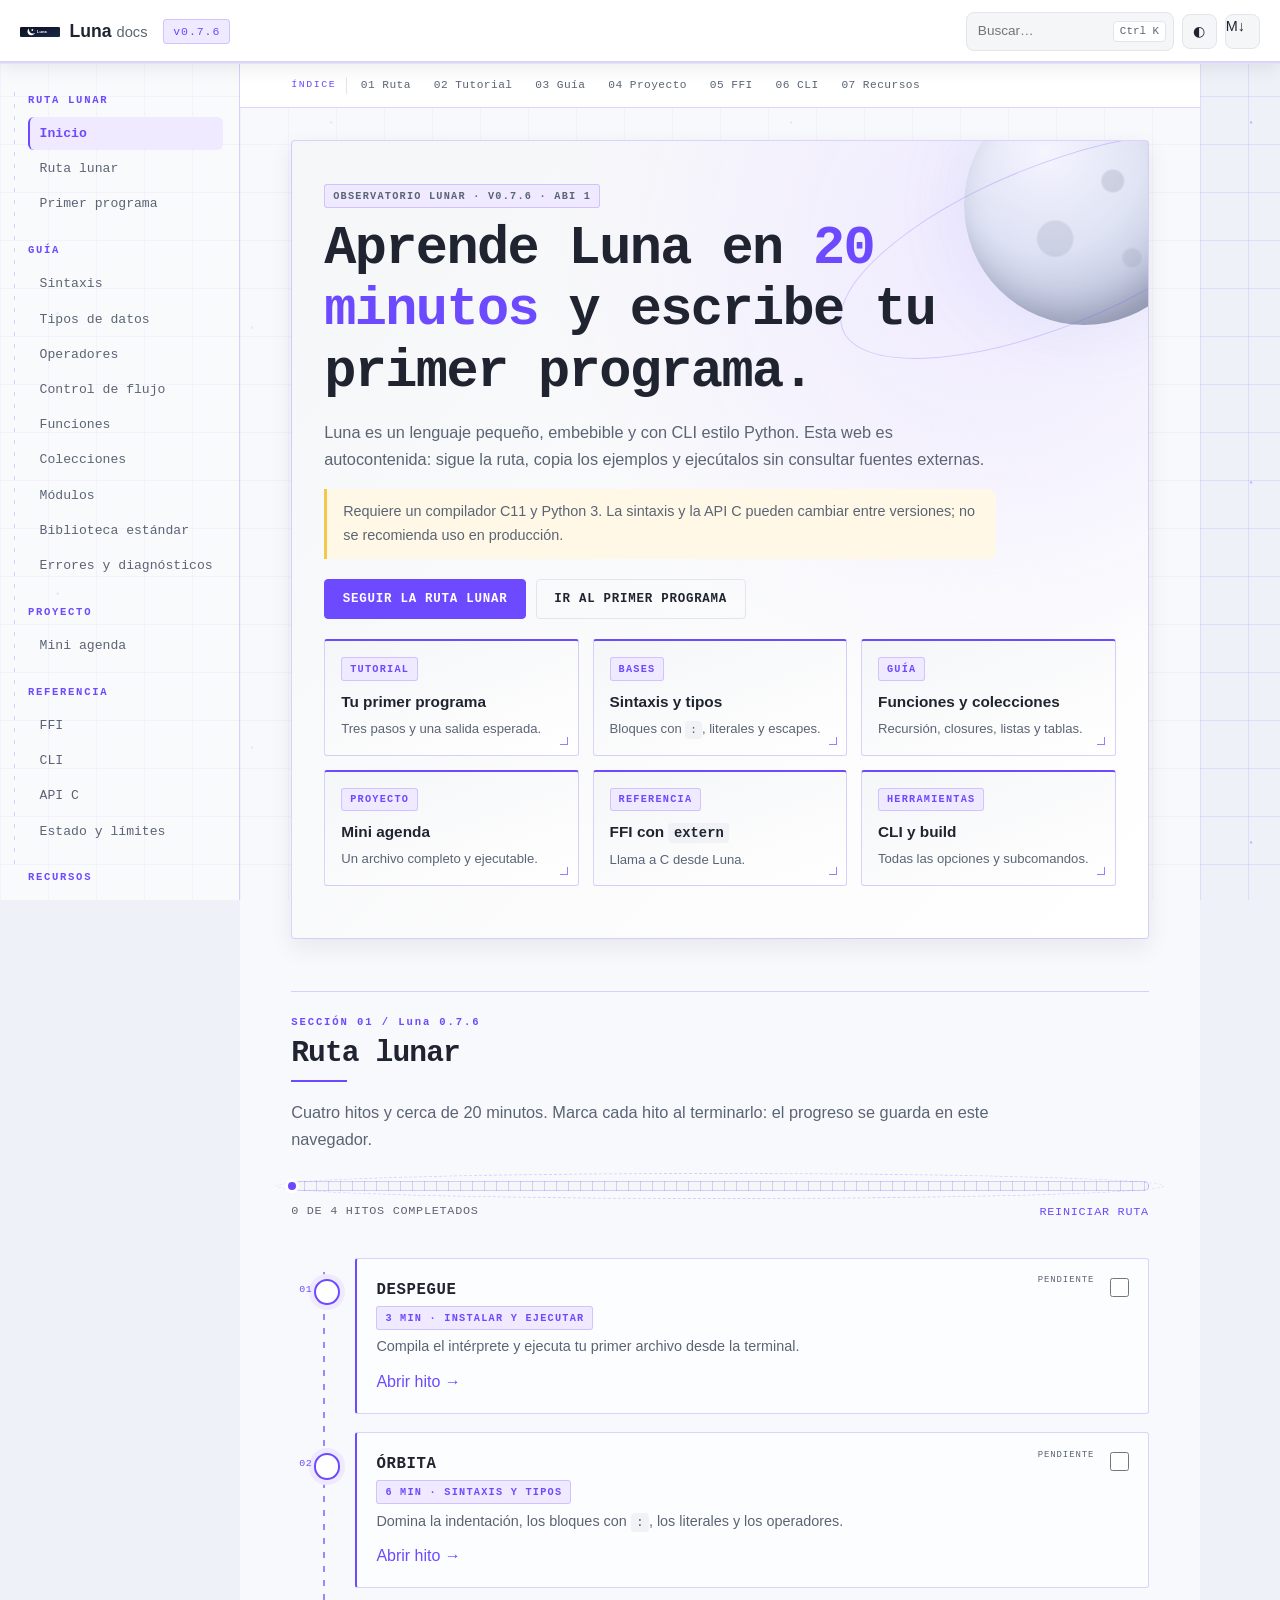
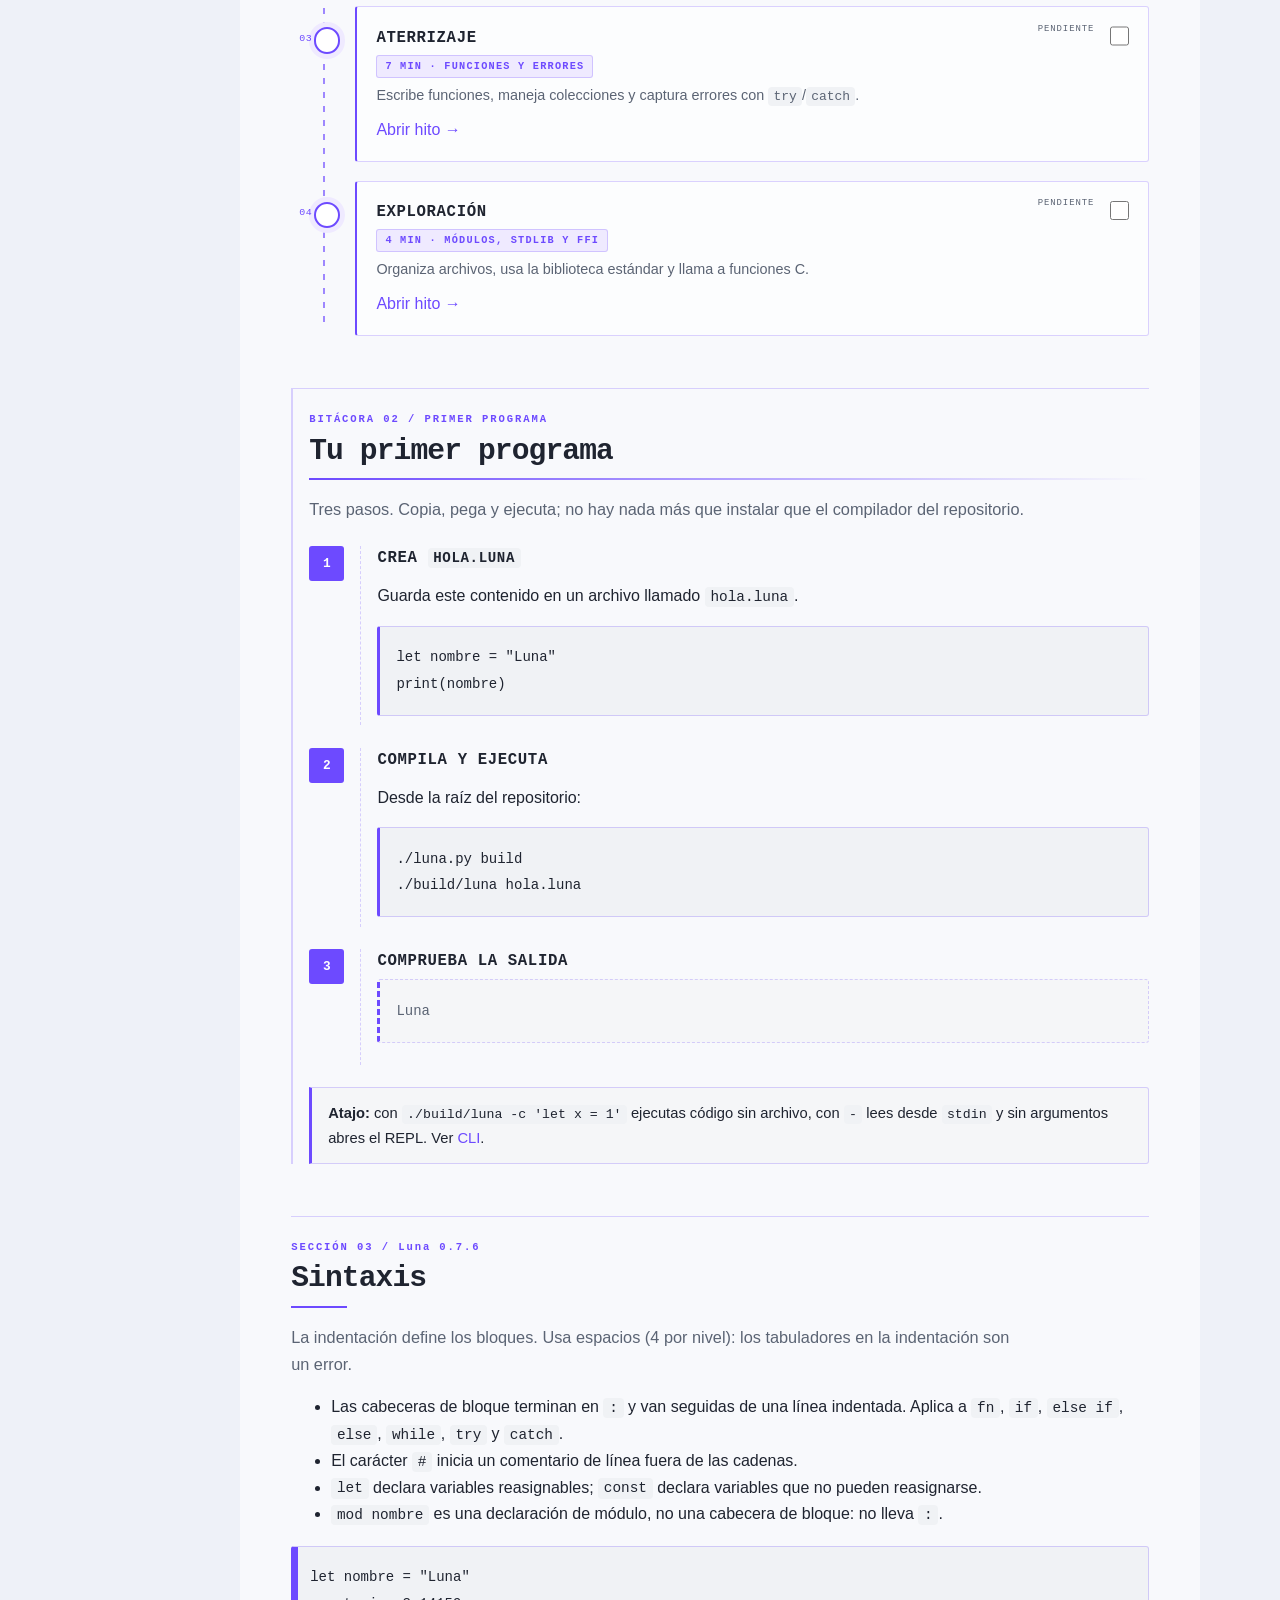
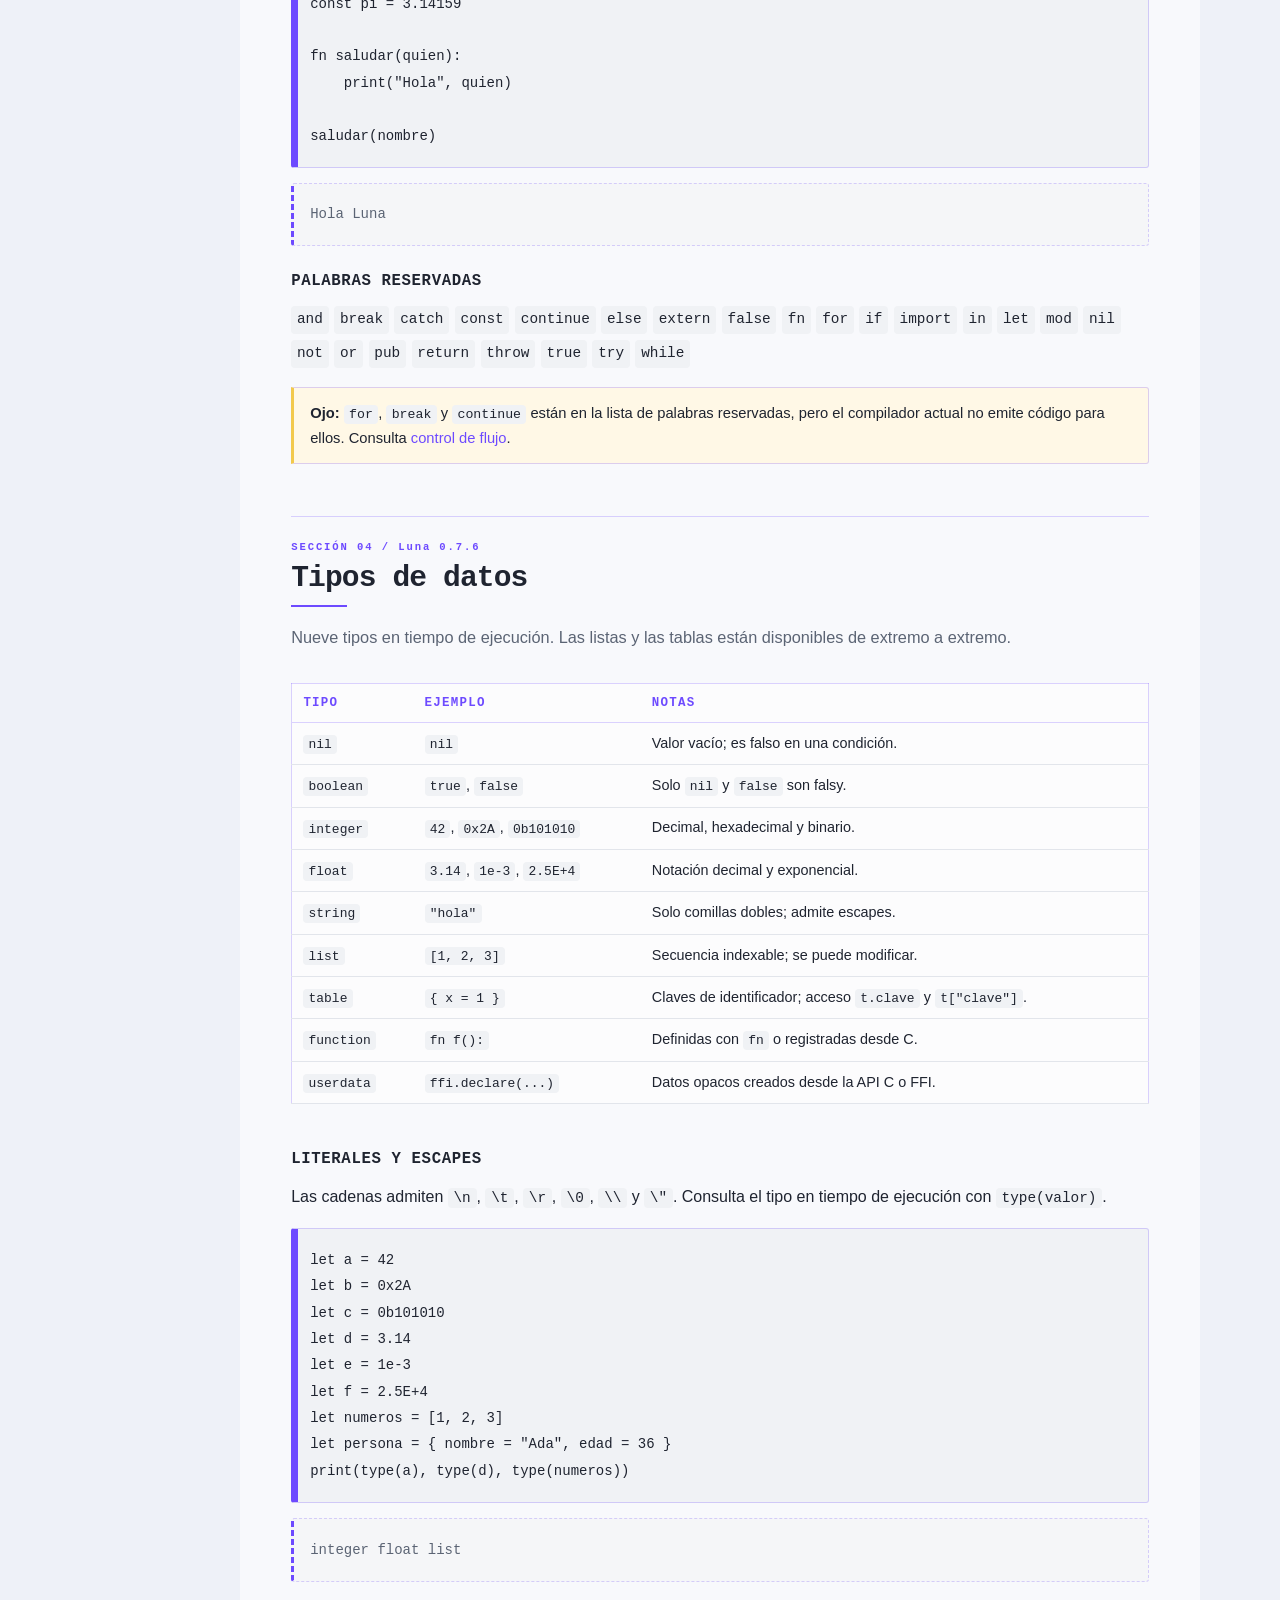
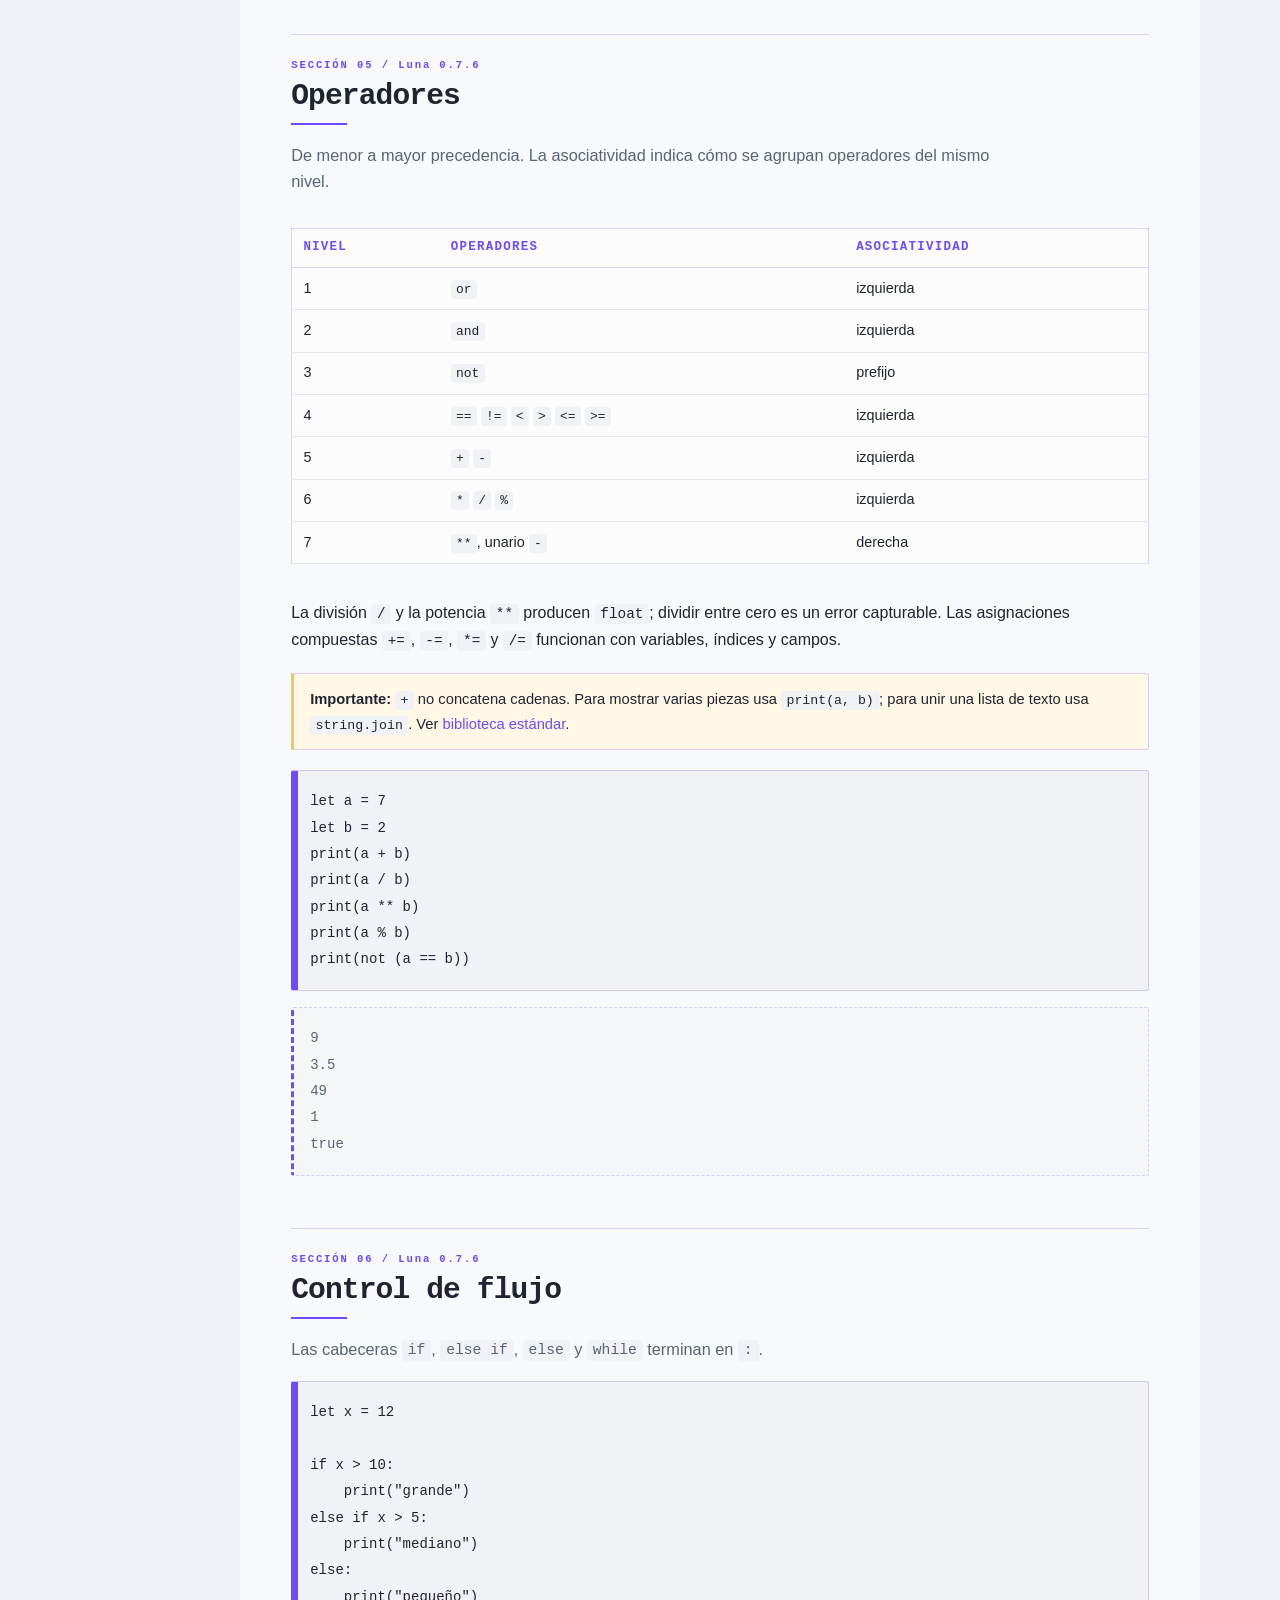
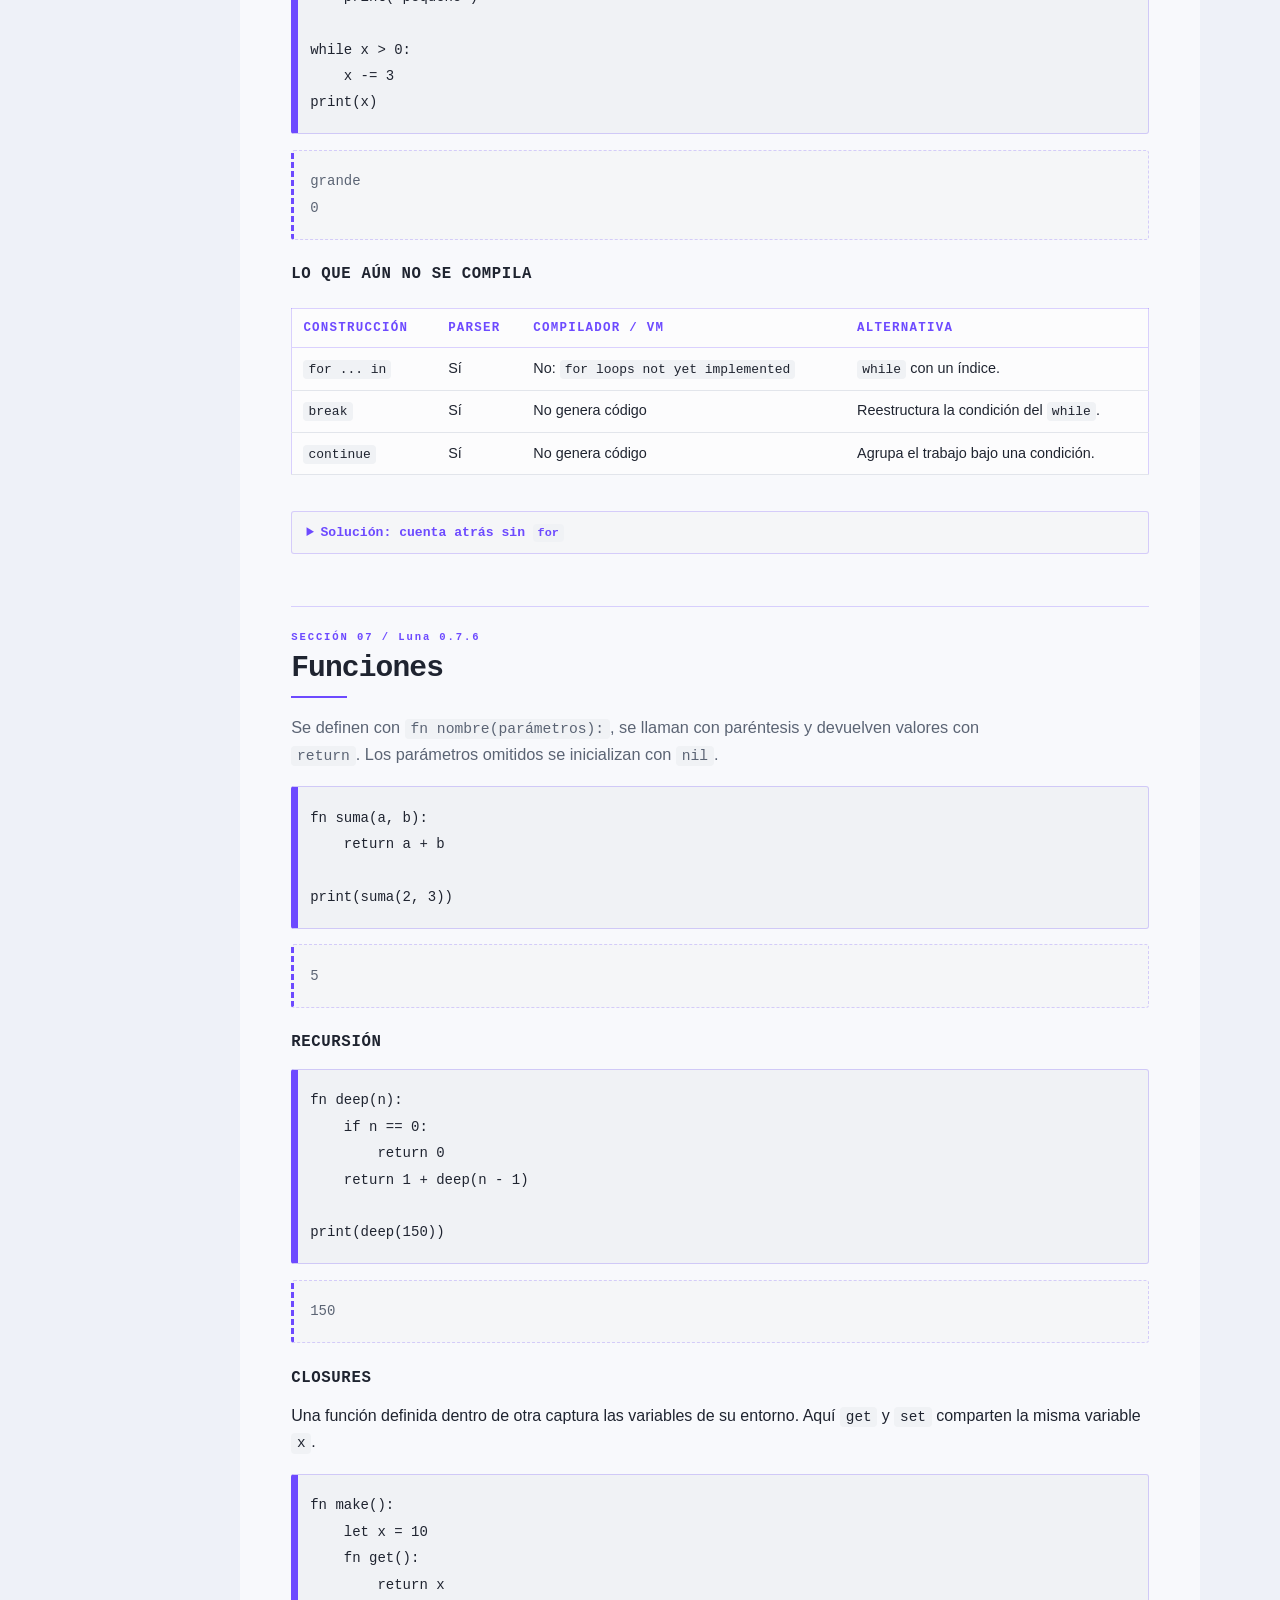
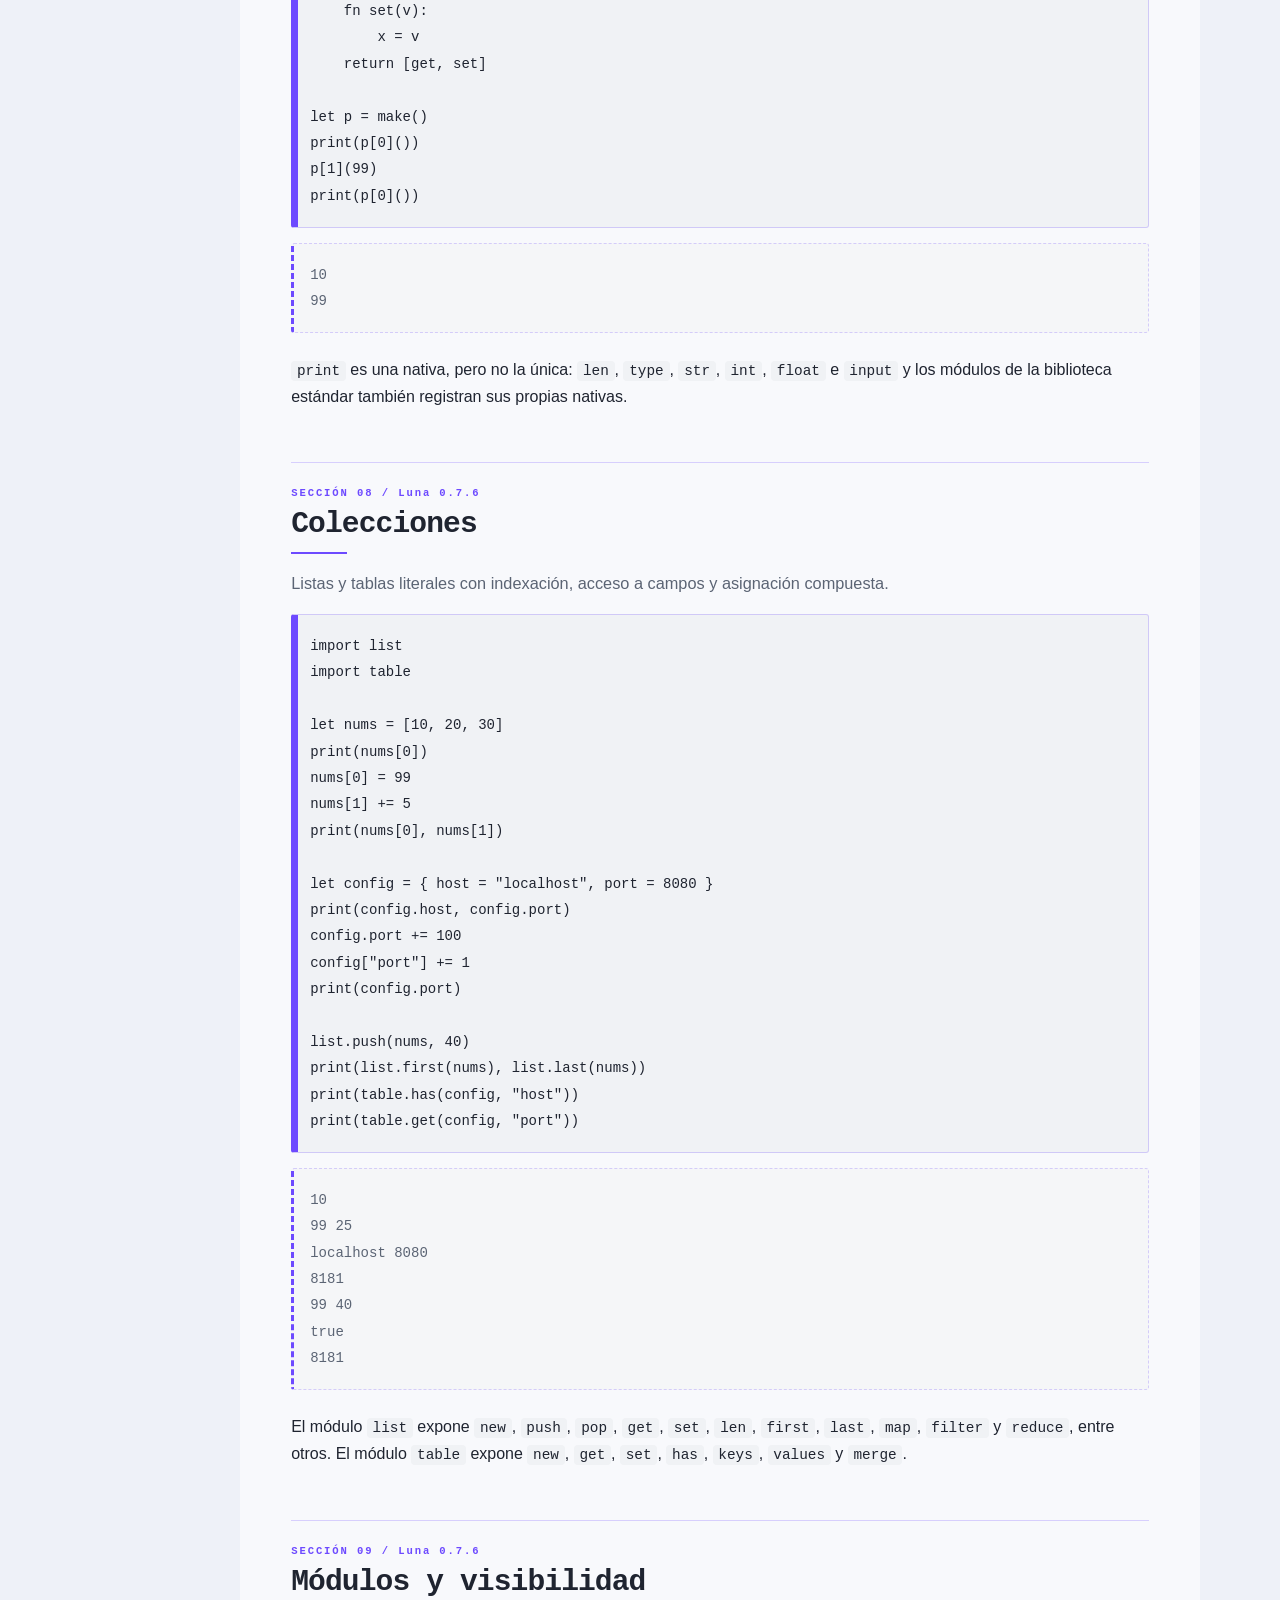
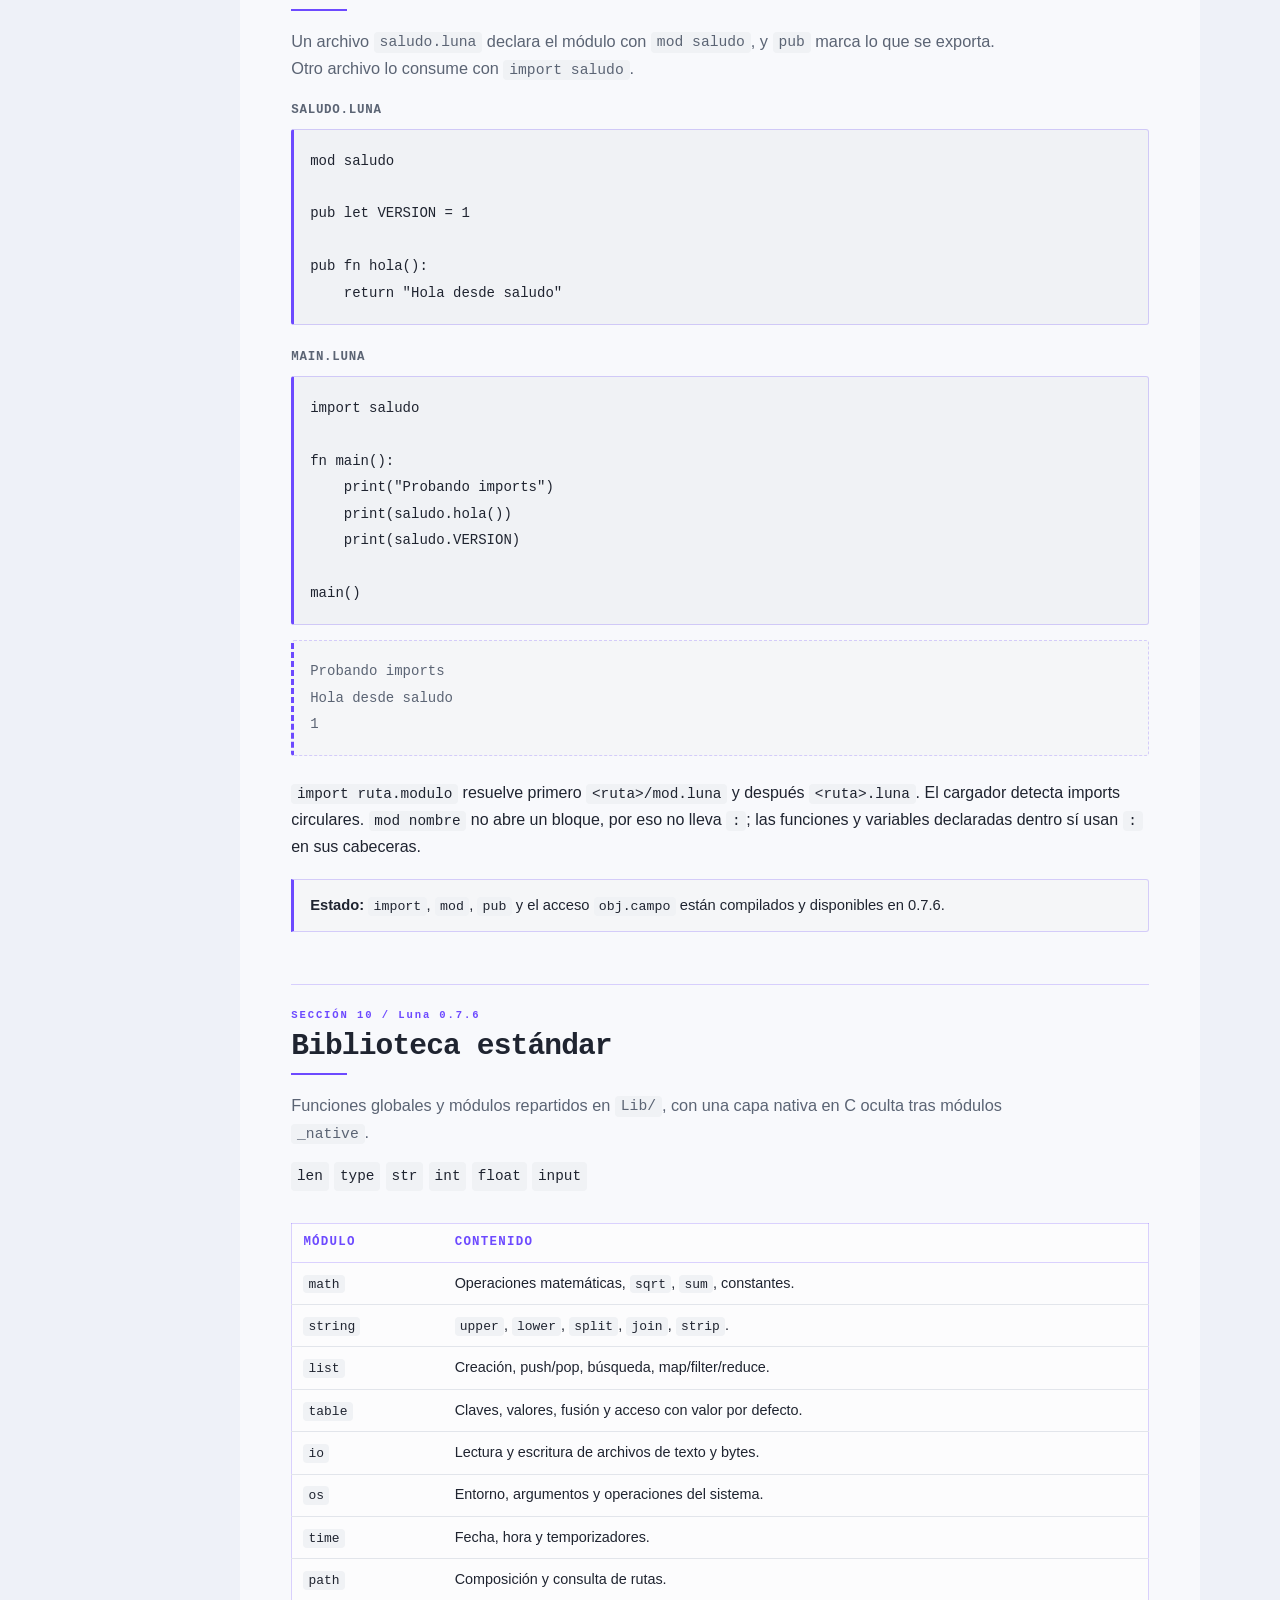
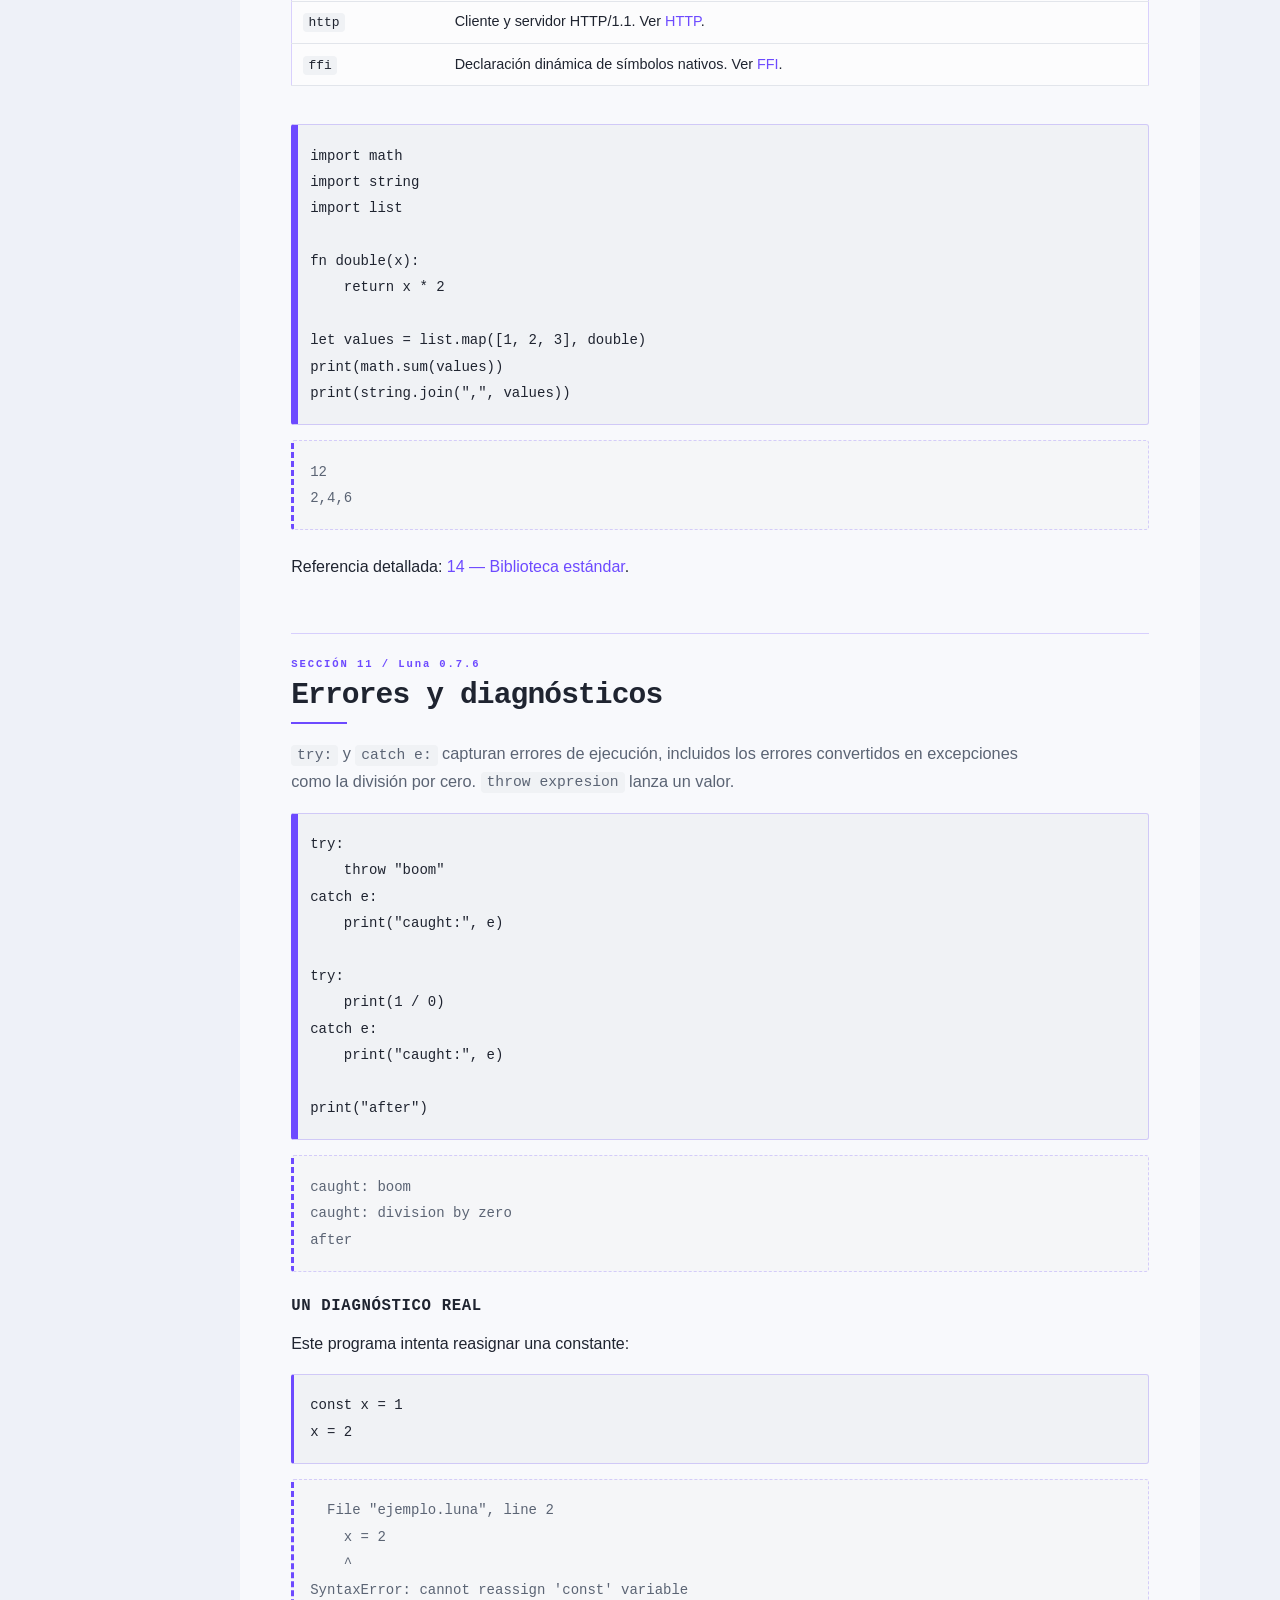
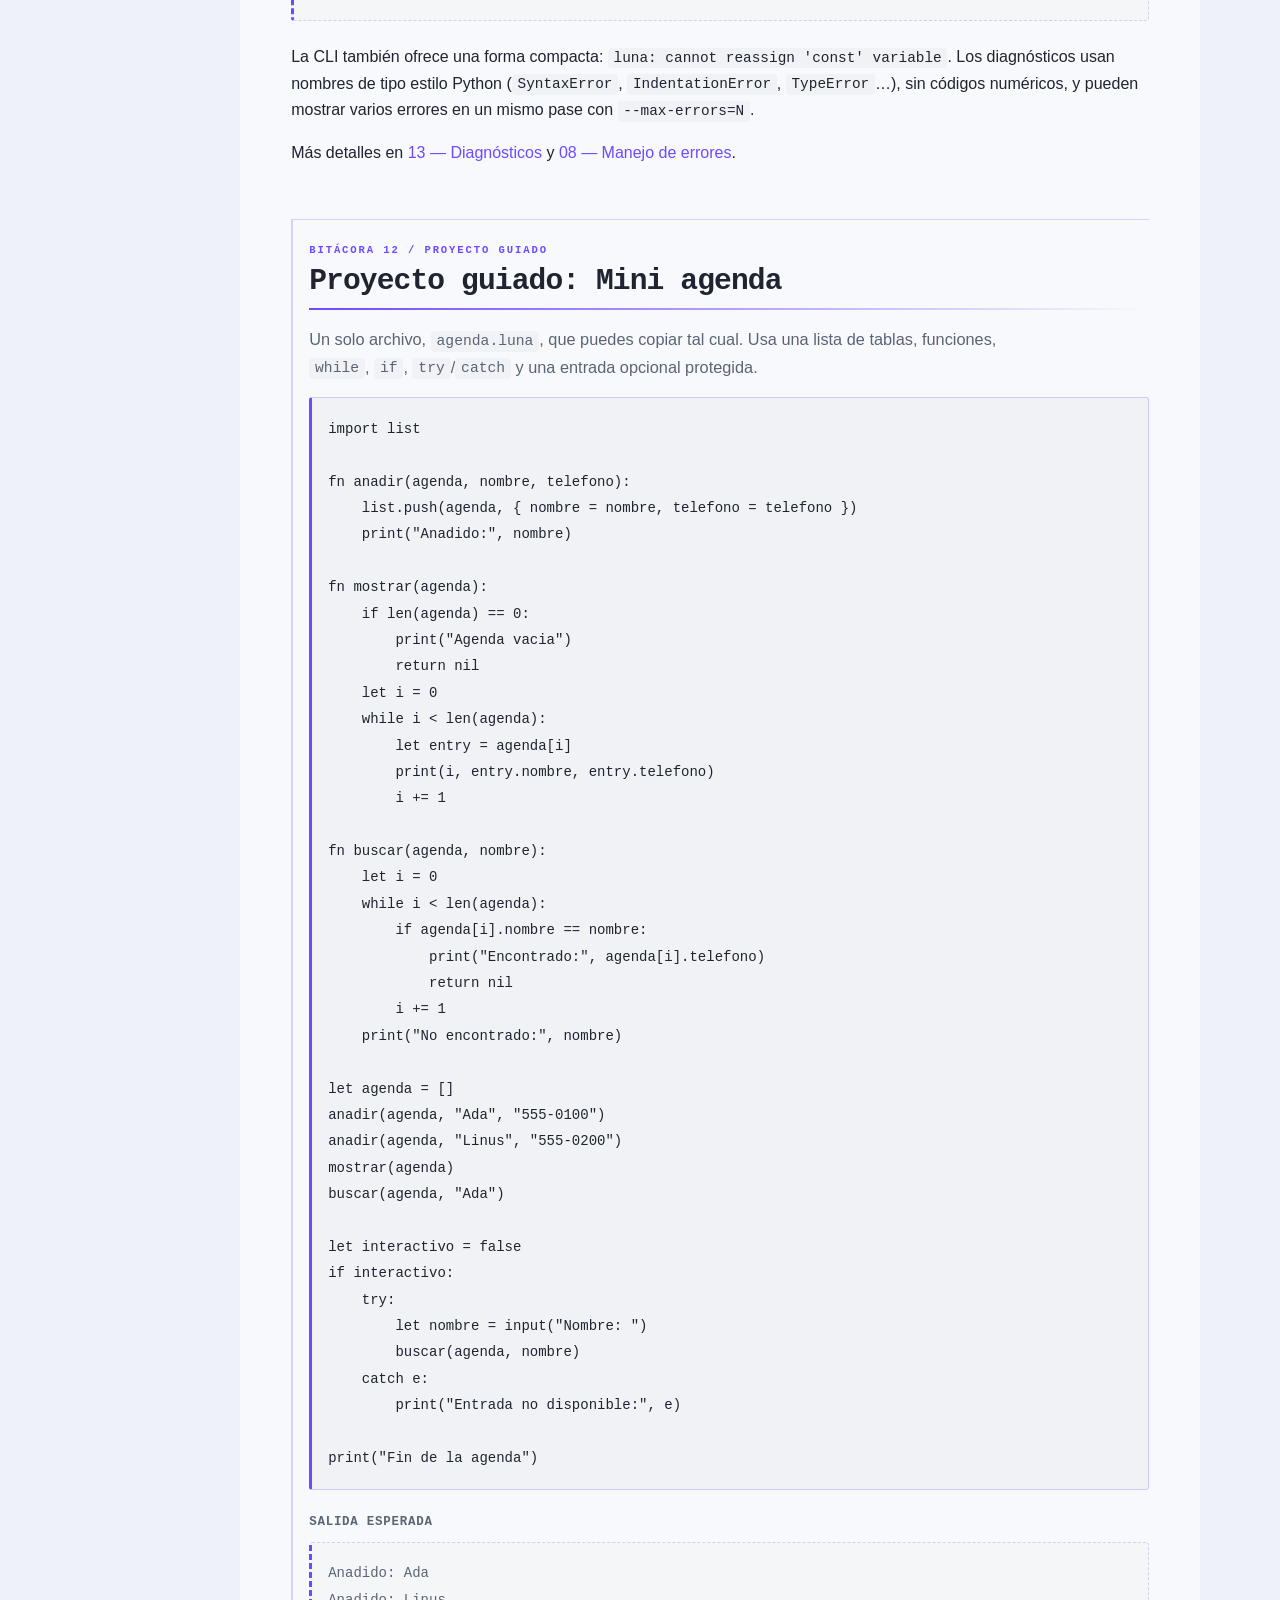
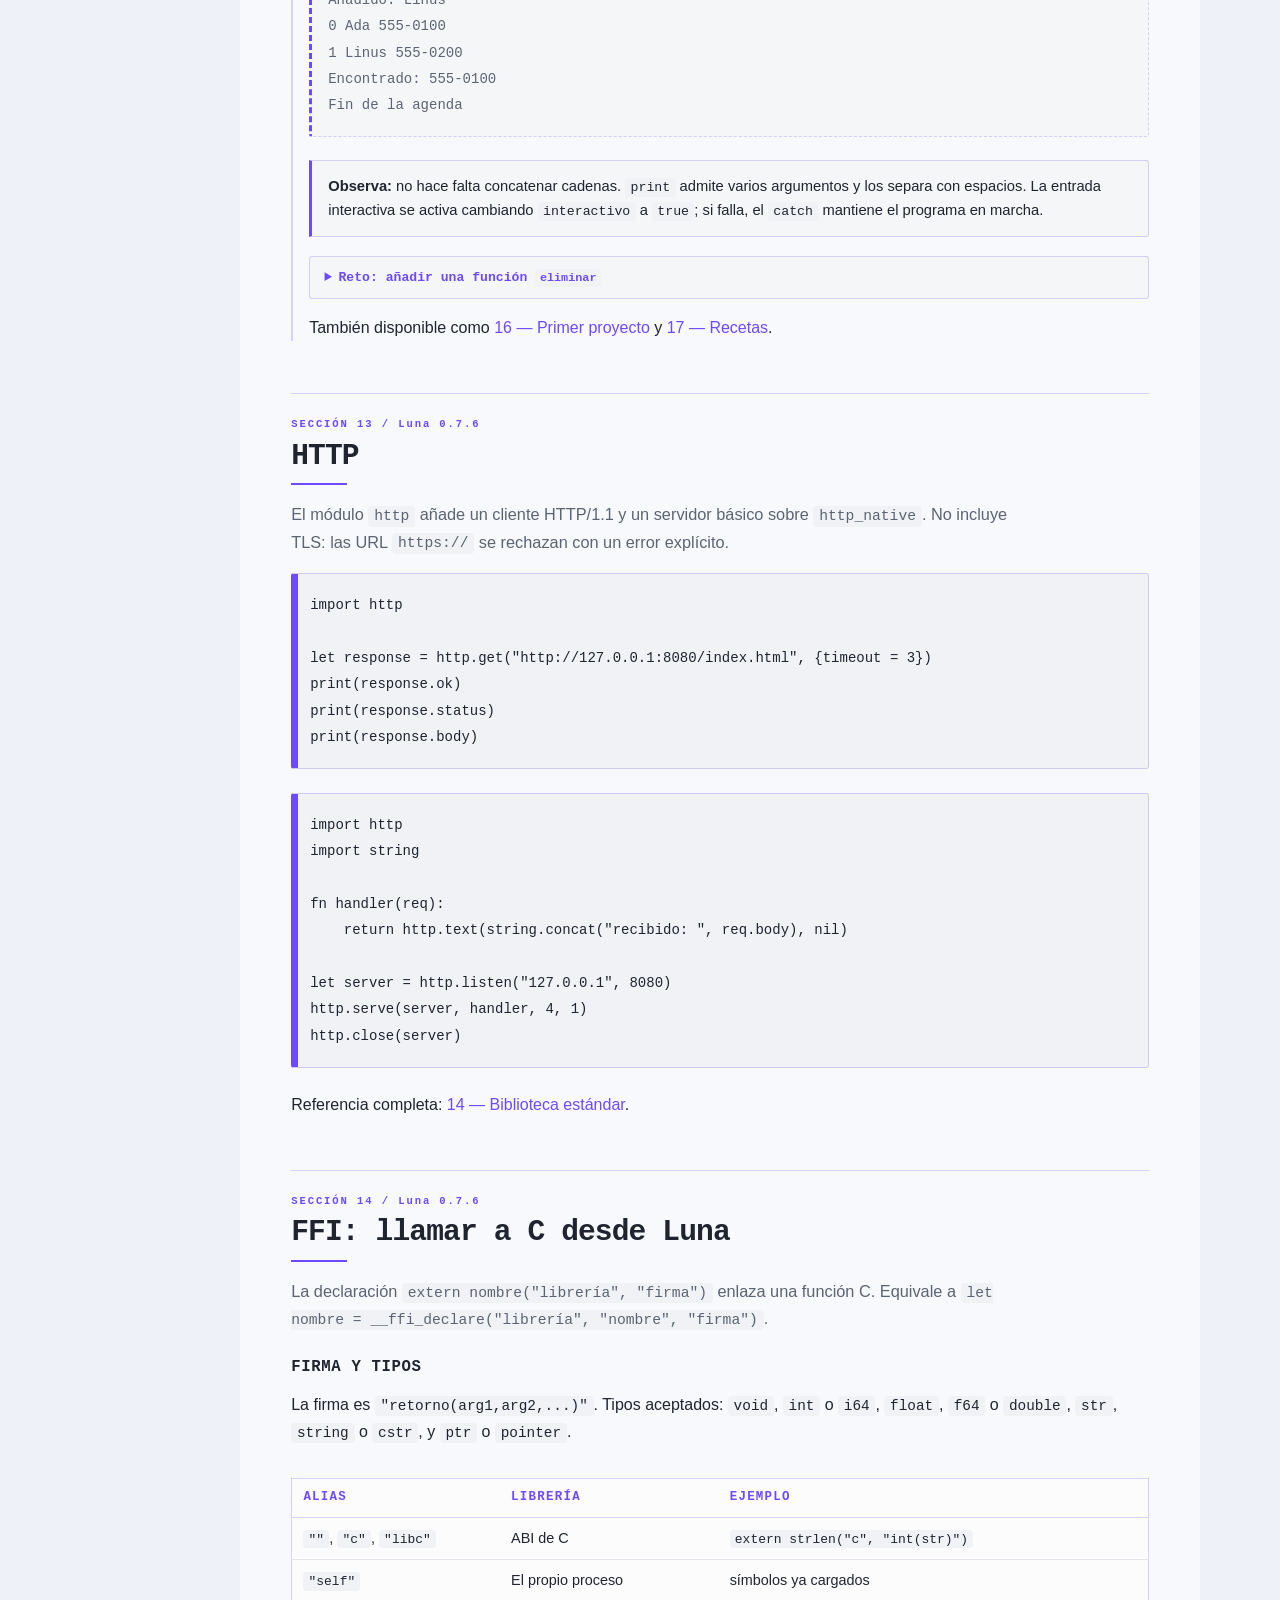
==== commit 91502590: "http: añadir biblioteca estándar cliente y servidor HTTP Integra el módulo nativo http_native con so" ====
--- a/docs/Web/index.html
+++ b/docs/Web/index.html
@@ -430,6 +430,7 @@
               <tr><td><code>os</code></td><td>Entorno, argumentos y operaciones del sistema.</td></tr>
               <tr><td><code>time</code></td><td>Fecha, hora y temporizadores.</td></tr>
               <tr><td><code>path</code></td><td>Composición y consulta de rutas.</td></tr>
+              <tr><td><code>http</code></td><td>Cliente y servidor HTTP/1.1. Ver <a href="#http">HTTP</a>.</td></tr>
               <tr><td><code>ffi</code></td><td>Declaración dinámica de símbolos nativos. Ver <a href="#ffi">FFI</a>.</td></tr>
             </tbody>
           </table>
@@ -540,6 +541,31 @@
           <p>Recorre la lista con <code>while</code>, compara <code>agenda[i].nombre</code> y usa <code>list.pop(agenda, i)</code> cuando encuentres el nombre. Devuelve <code>nil</code> al terminar.</p>
         </details>
         <p>También disponible como <a href="../MD/16-primer-proyecto.md">16 — Primer proyecto</a> y <a href="../MD/17-recetas.md">17 — Recetas</a>.</p>
+      </section>
+
+      <section id="http">
+        <h2>HTTP</h2>
+        <p class="lead">El módulo <code>http</code> añade un cliente HTTP/1.1 y un servidor básico sobre <code>http_native</code>. No incluye TLS: las URL <code>https://</code> se rechazan con un error explícito.</p>
+        <div class="example">
+          <pre><button class="copy" type="button">Copiar</button><code class="language-luna">import http
+
+let response = http.get("http://127.0.0.1:8080/index.html", {timeout = 3})
+print(response.ok)
+print(response.status)
+print(response.body)</code></pre>
+        </div>
+        <div class="example">
+          <pre><button class="copy" type="button">Copiar</button><code class="language-luna">import http
+import string
+
+fn handler(req):
+    return http.text(string.concat("recibido: ", req.body), nil)
+
+let server = http.listen("127.0.0.1", 8080)
+http.serve(server, handler, 4, 1)
+http.close(server)</code></pre>
+        </div>
+        <p>Referencia completa: <a href="../MD/14-biblioteca-estandar.md#módulo-http">14 — Biblioteca estándar</a>.</p>
       </section>
 
       <section id="ffi">
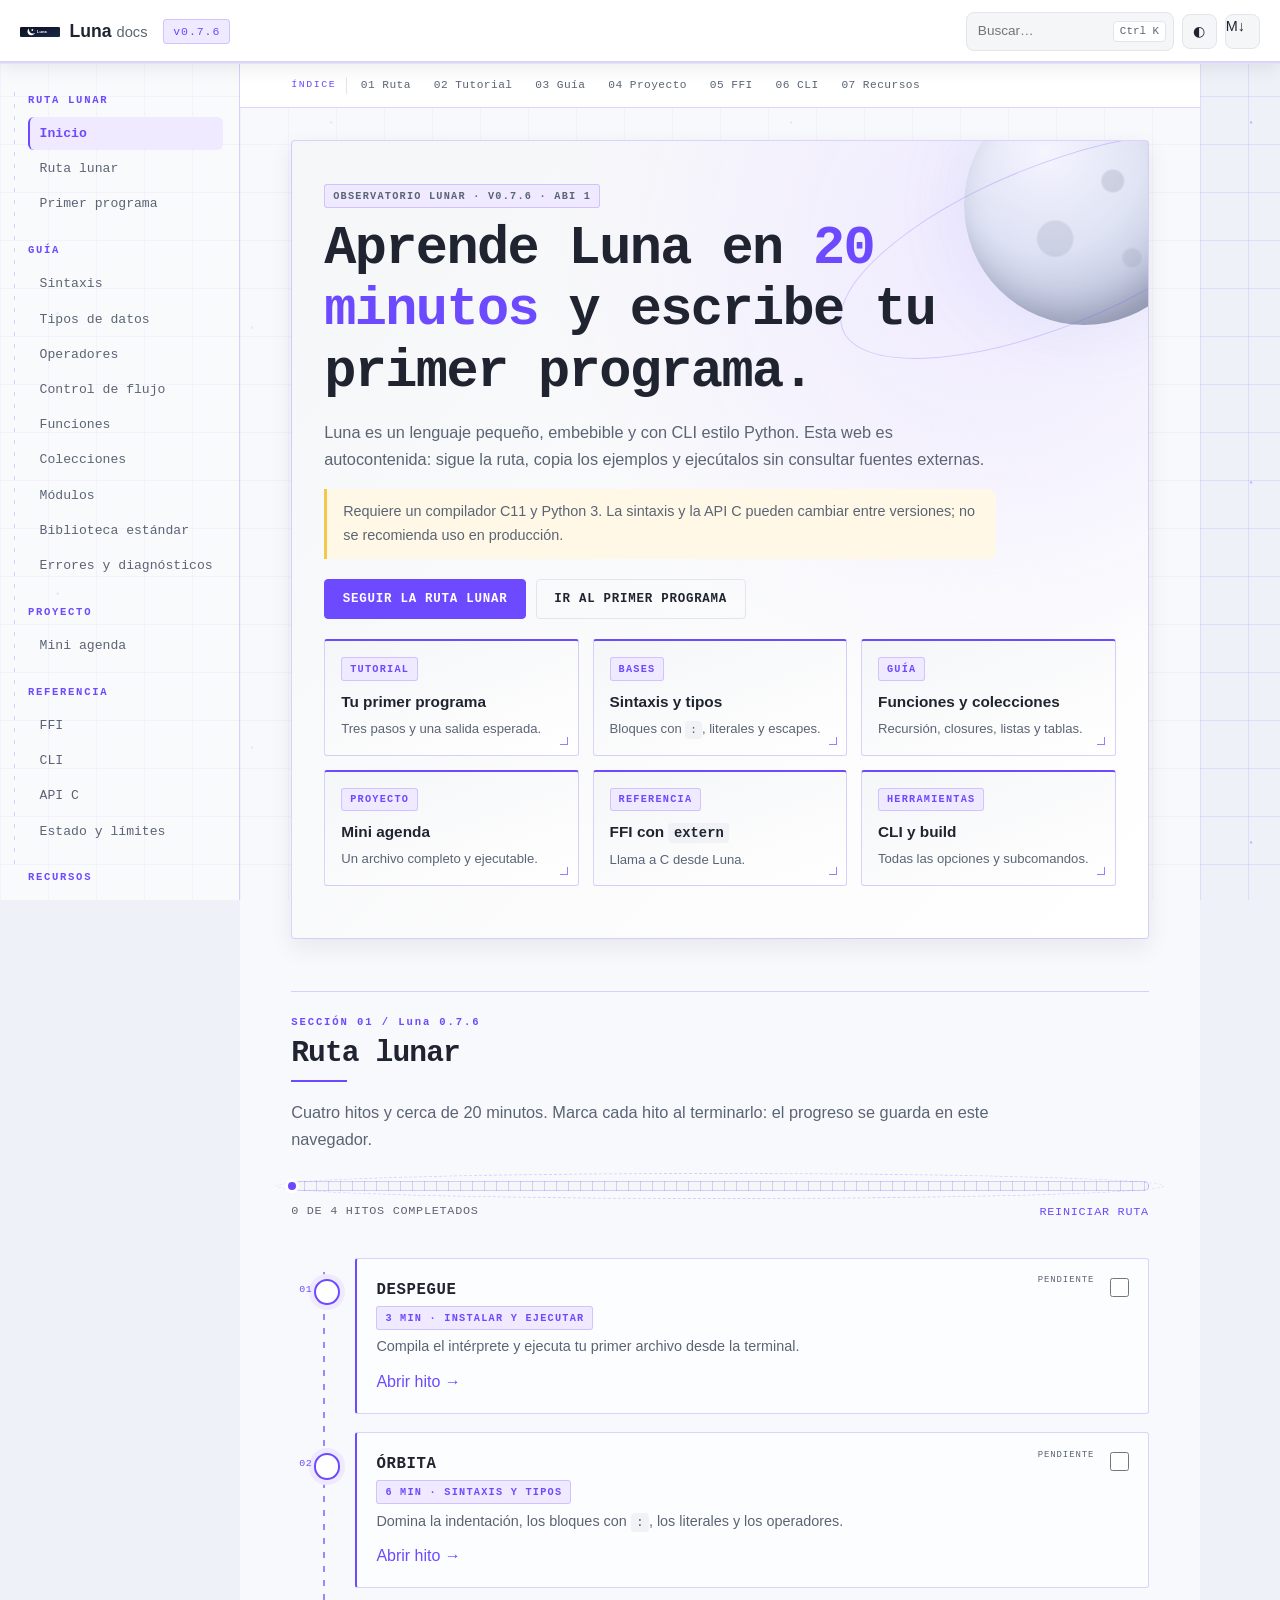
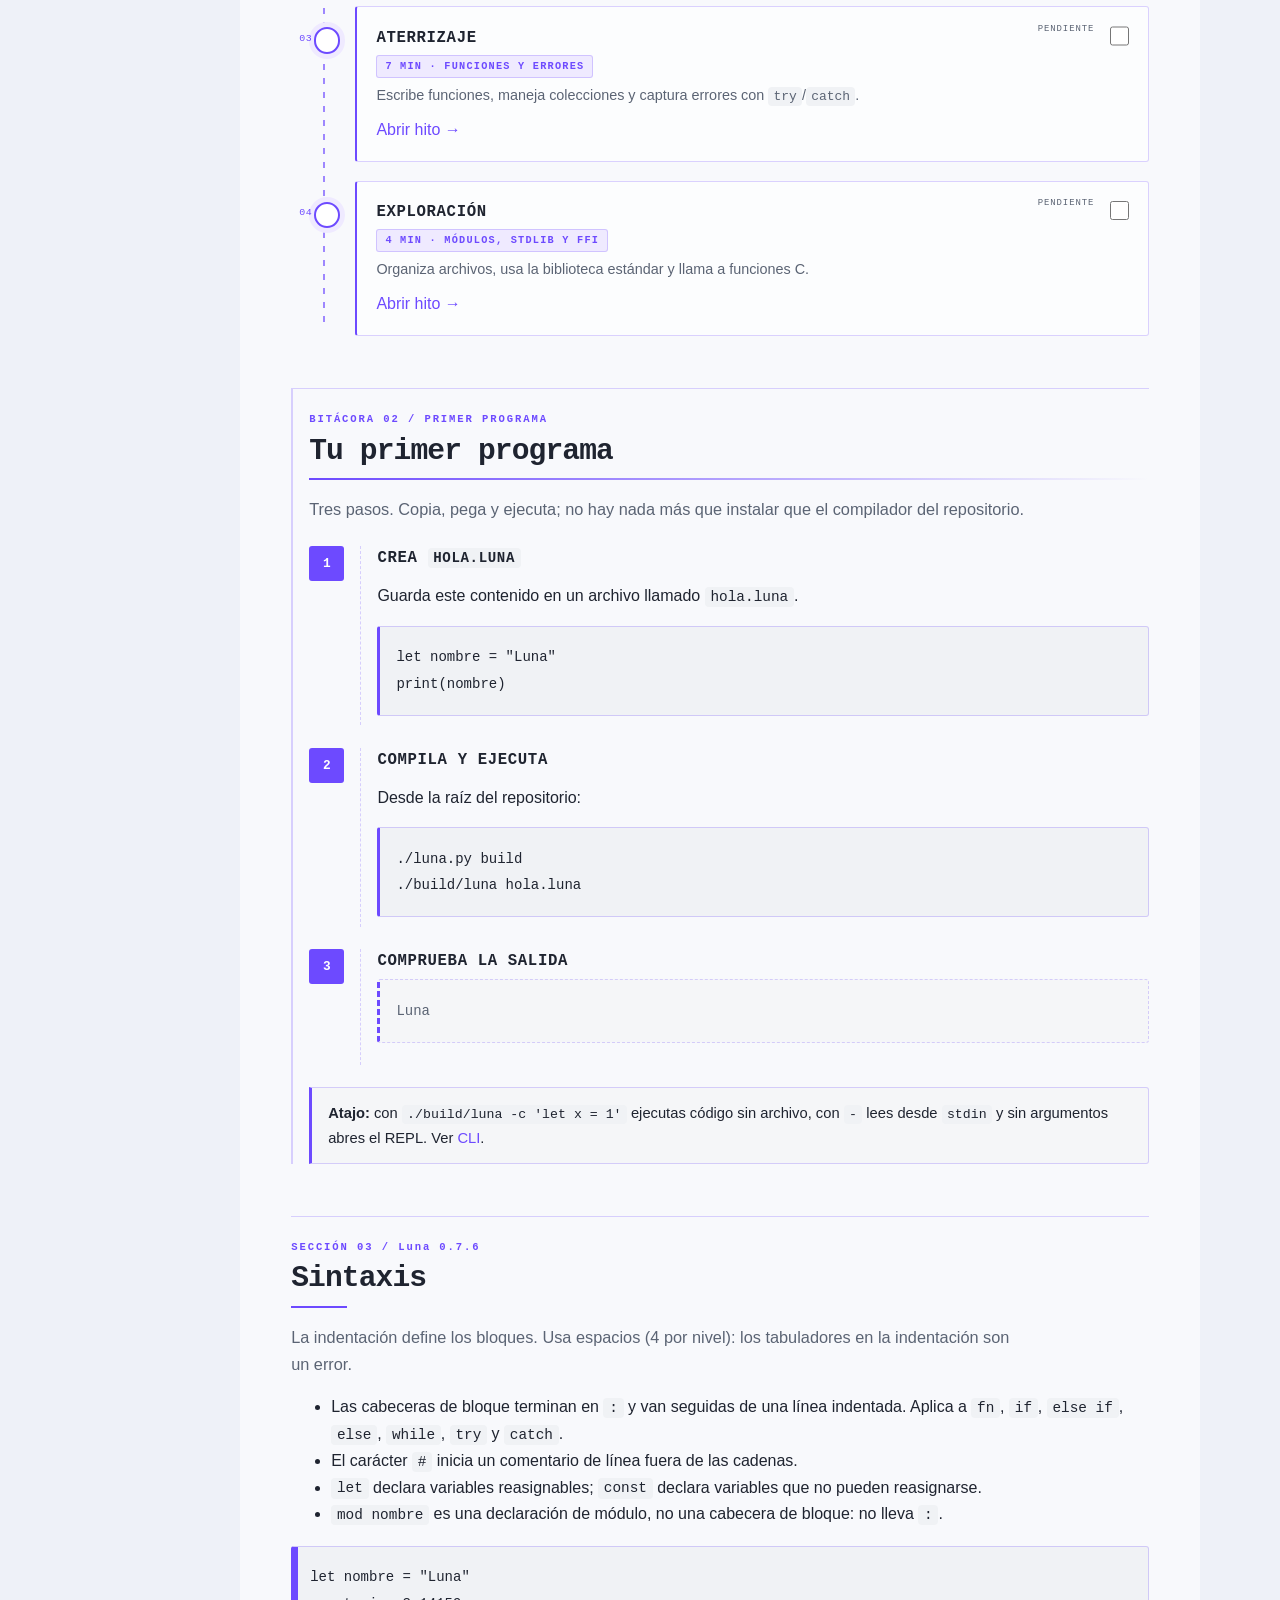
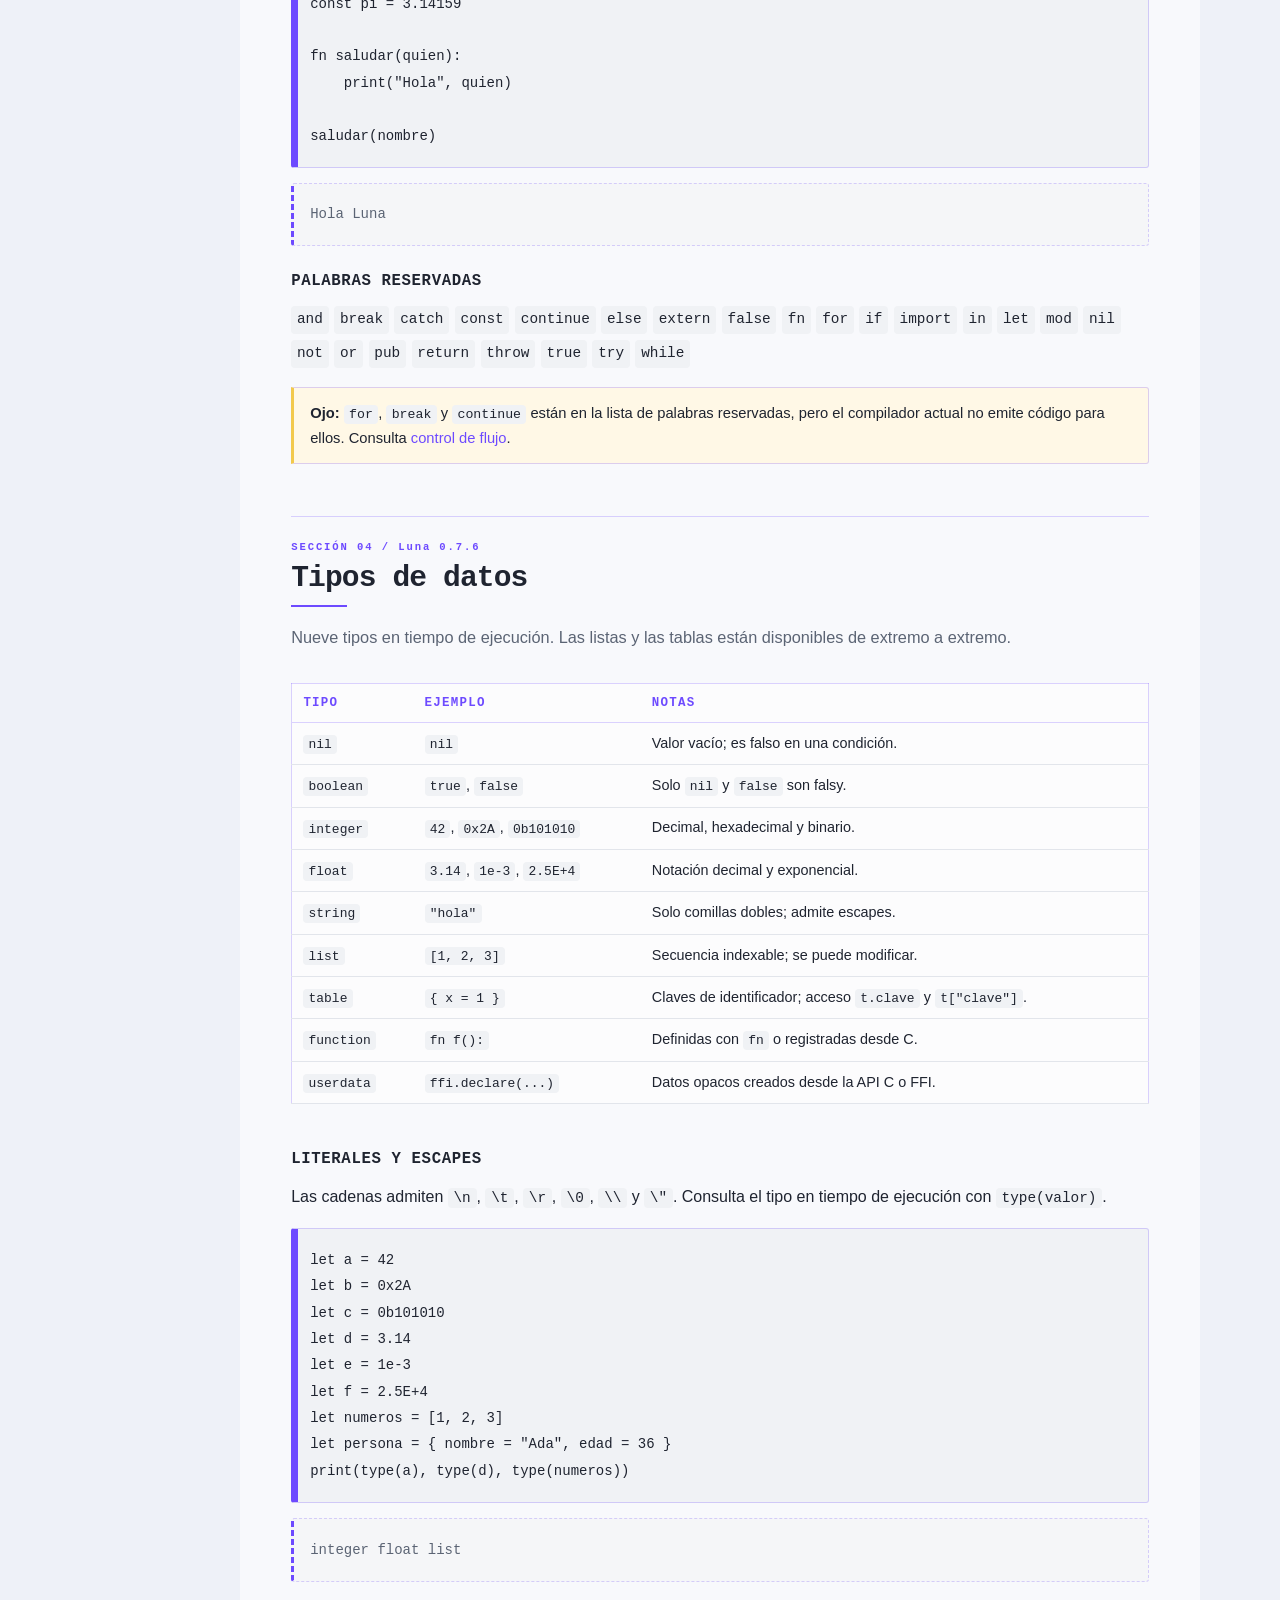
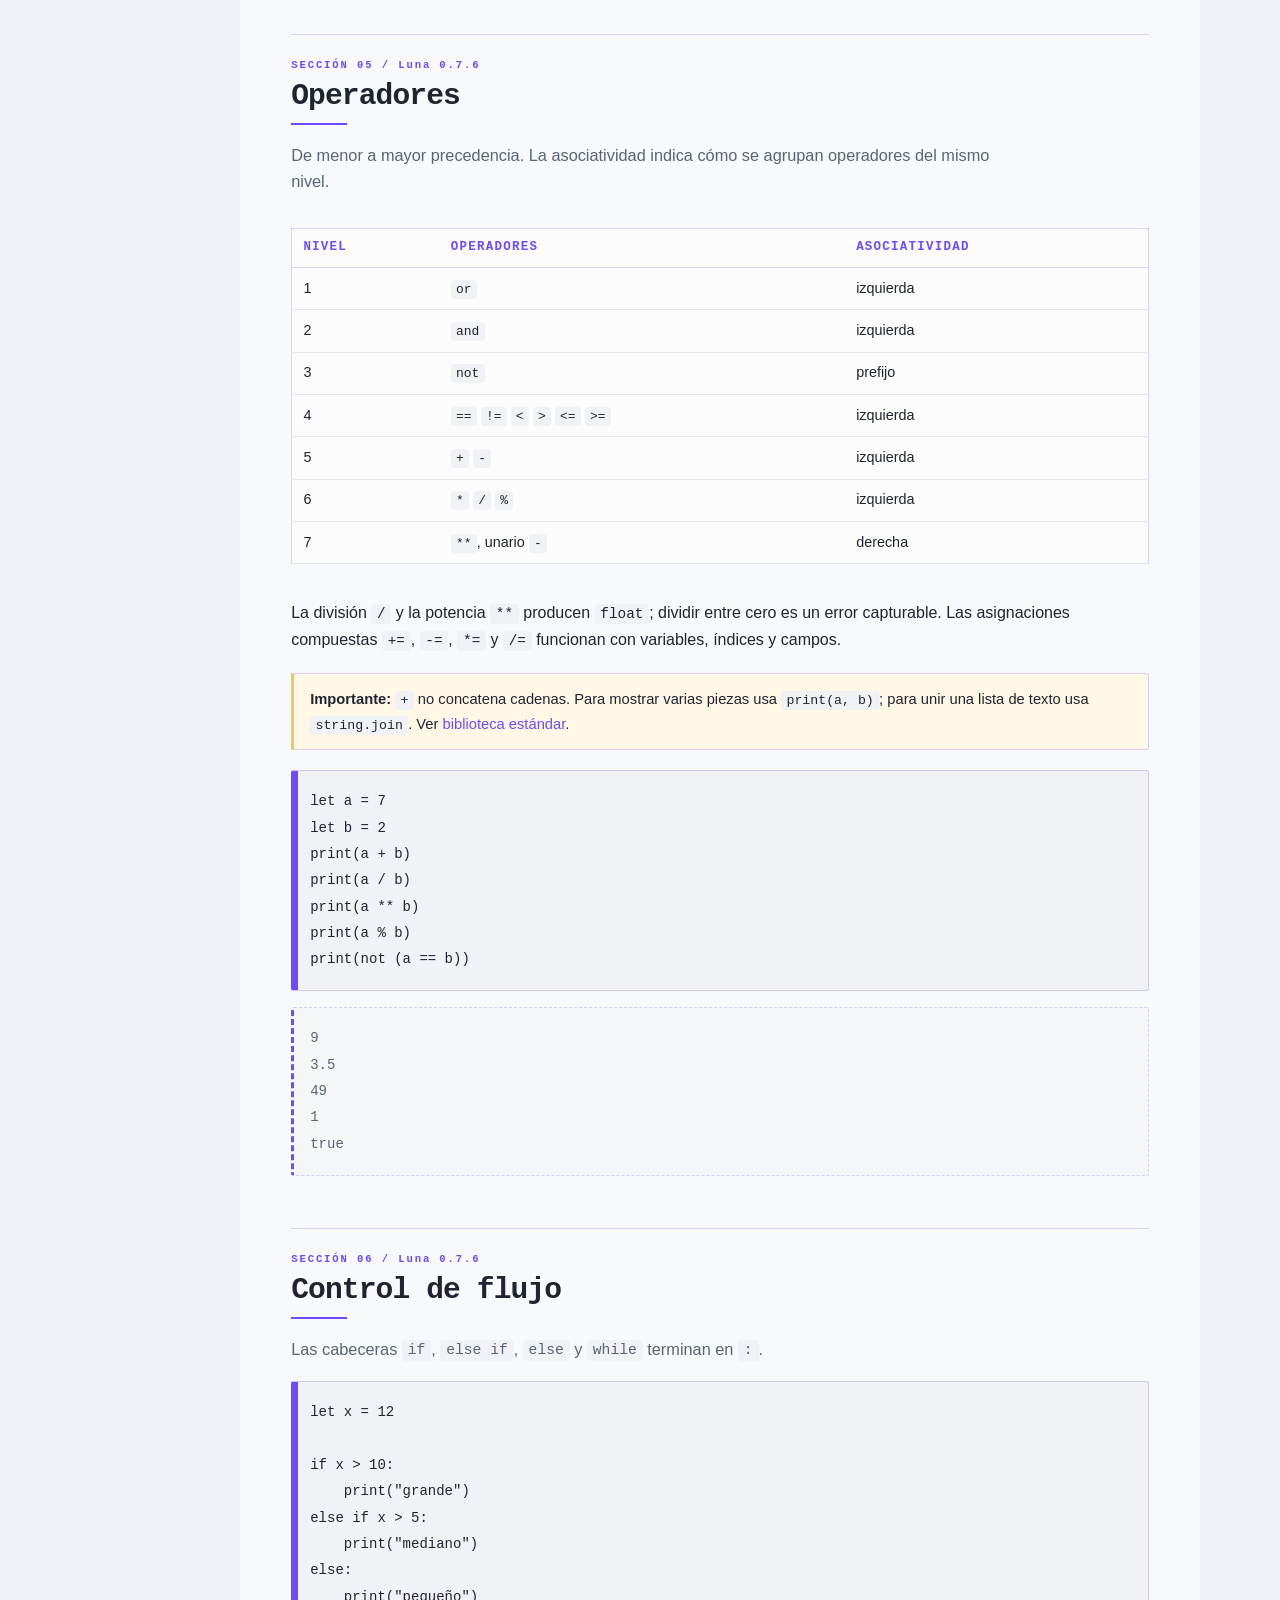
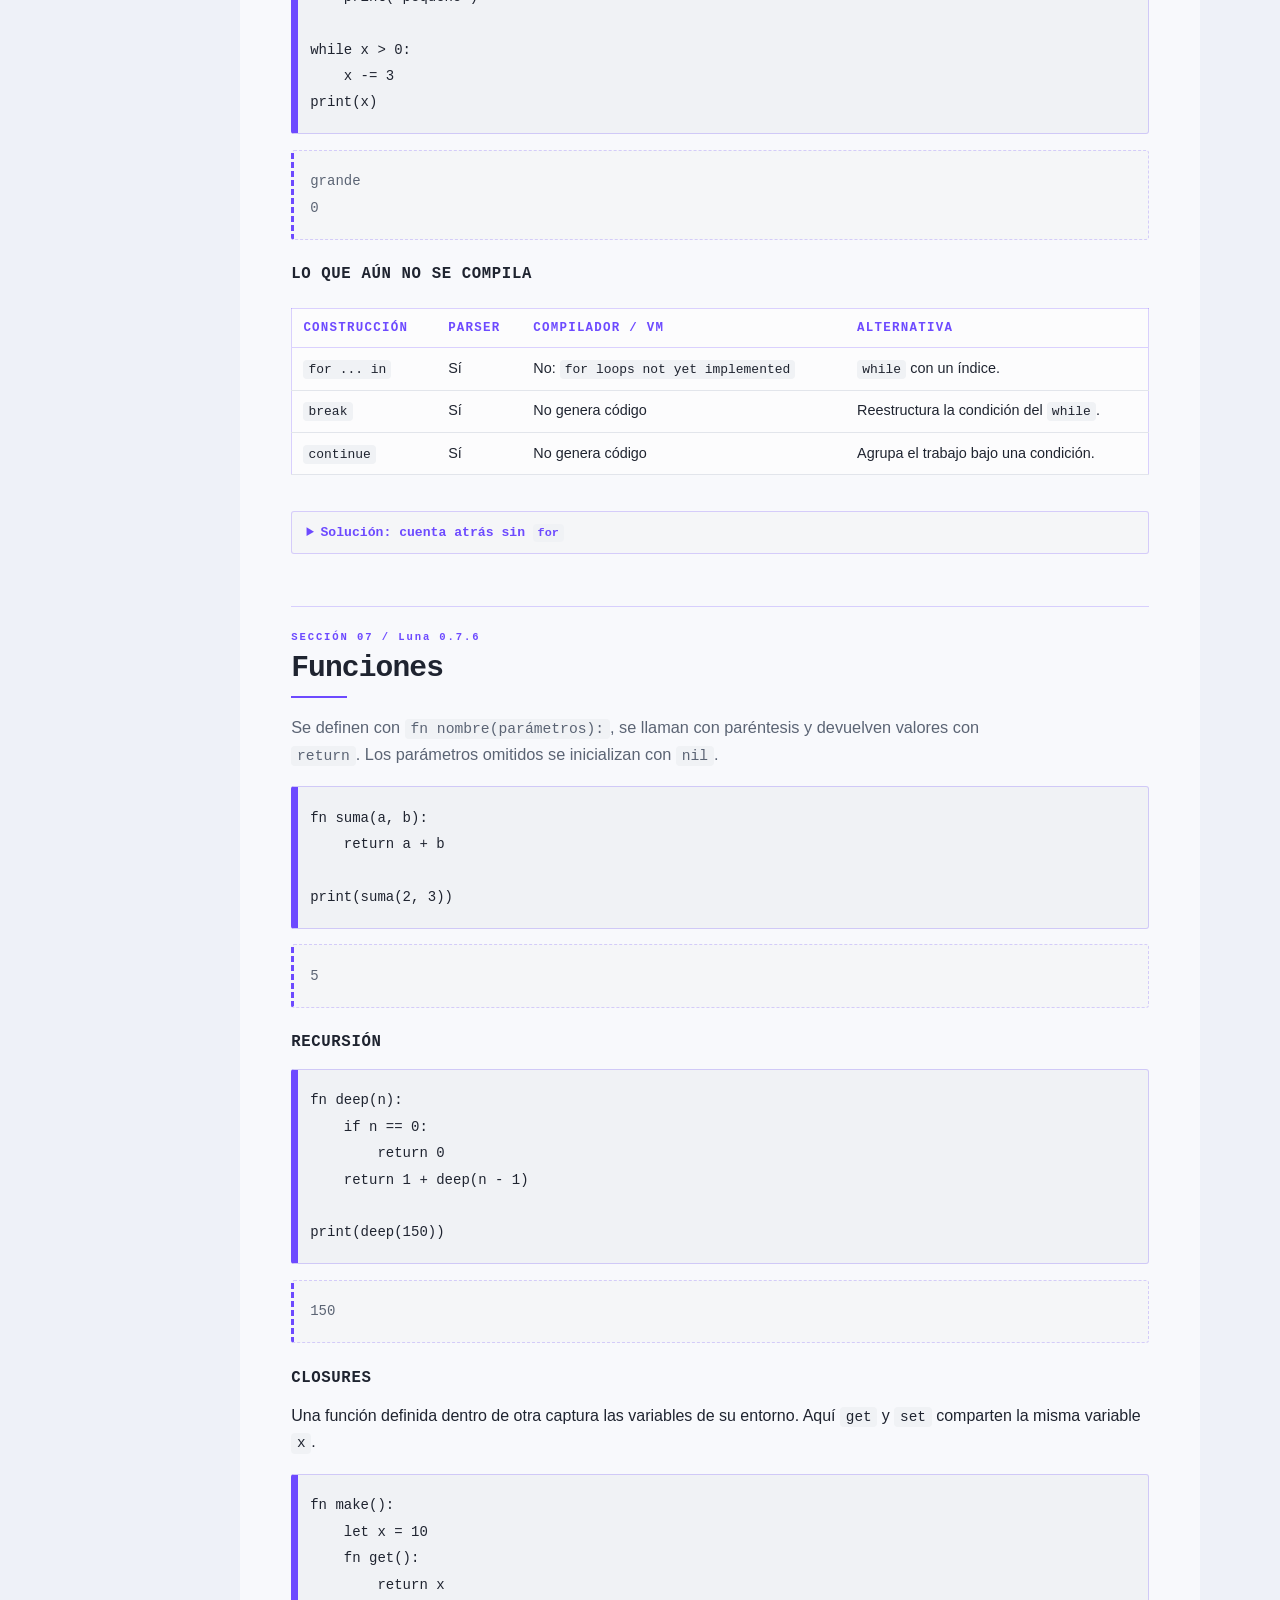
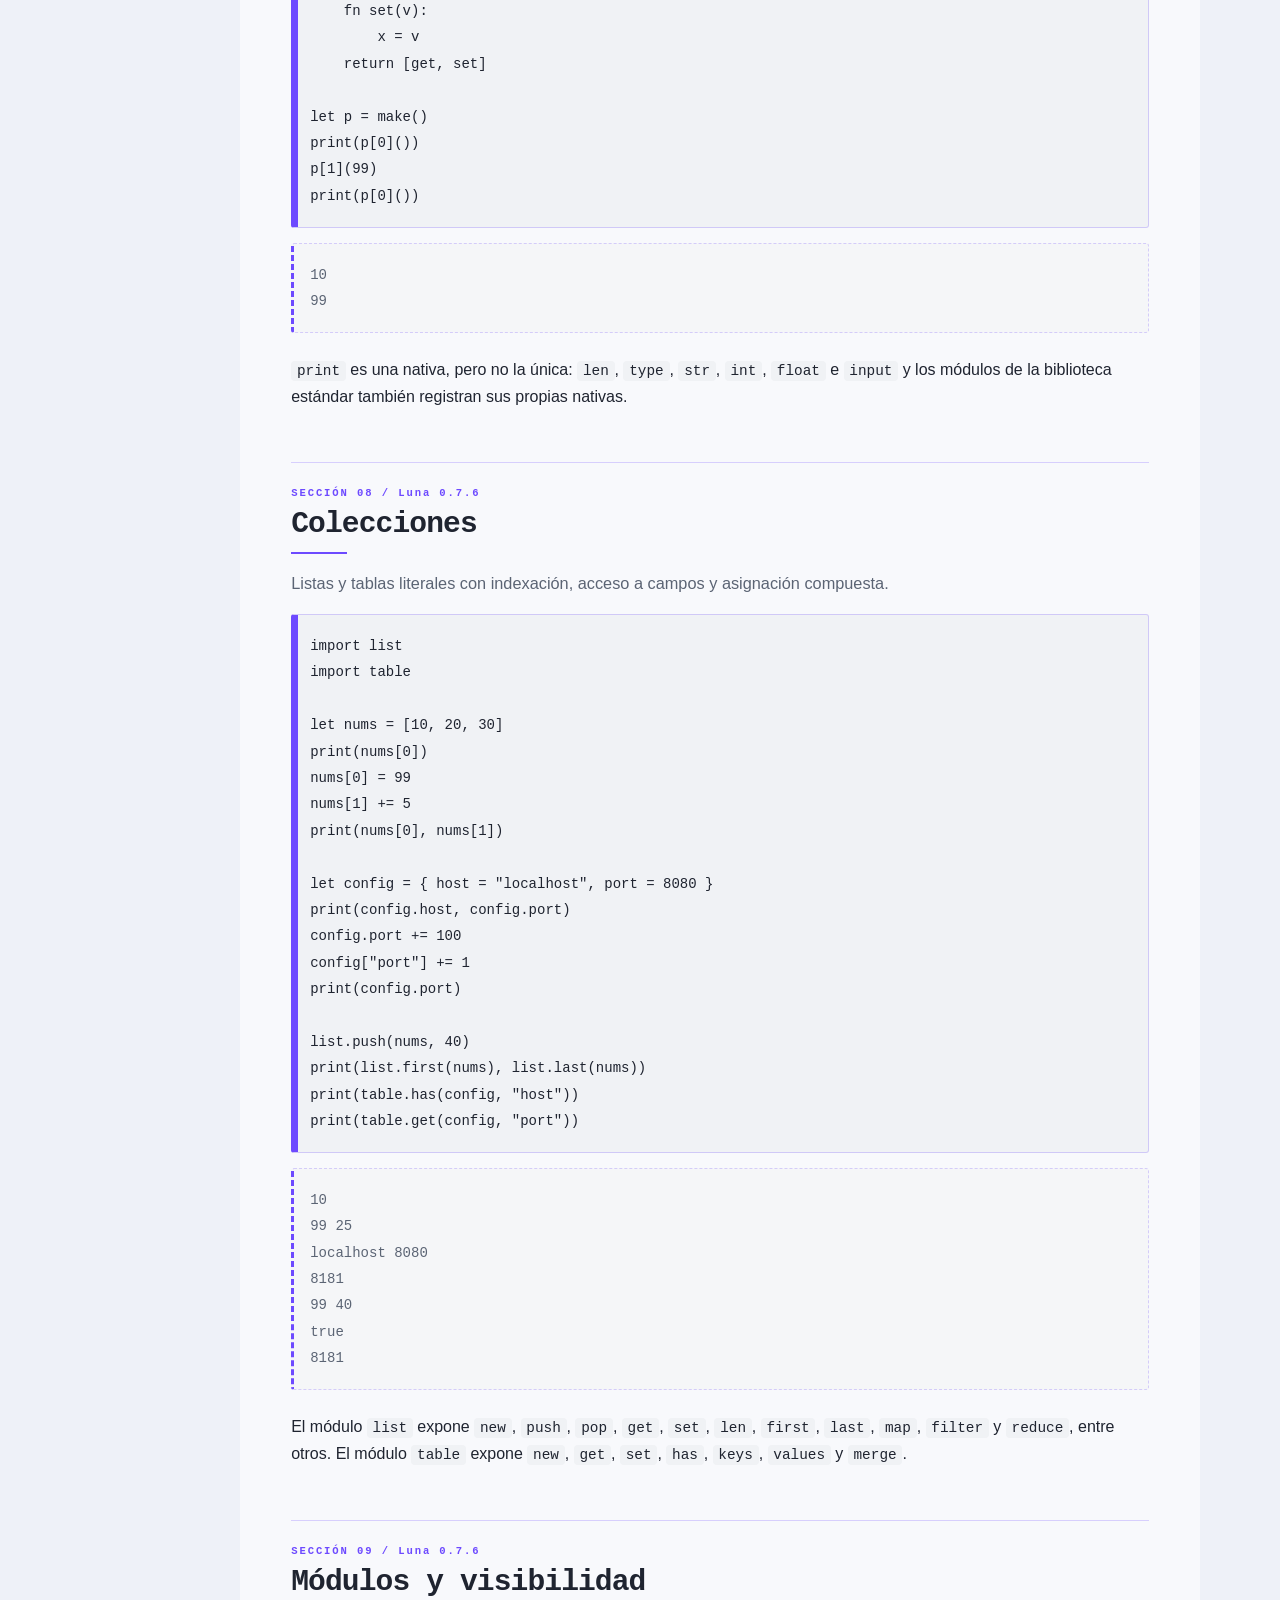
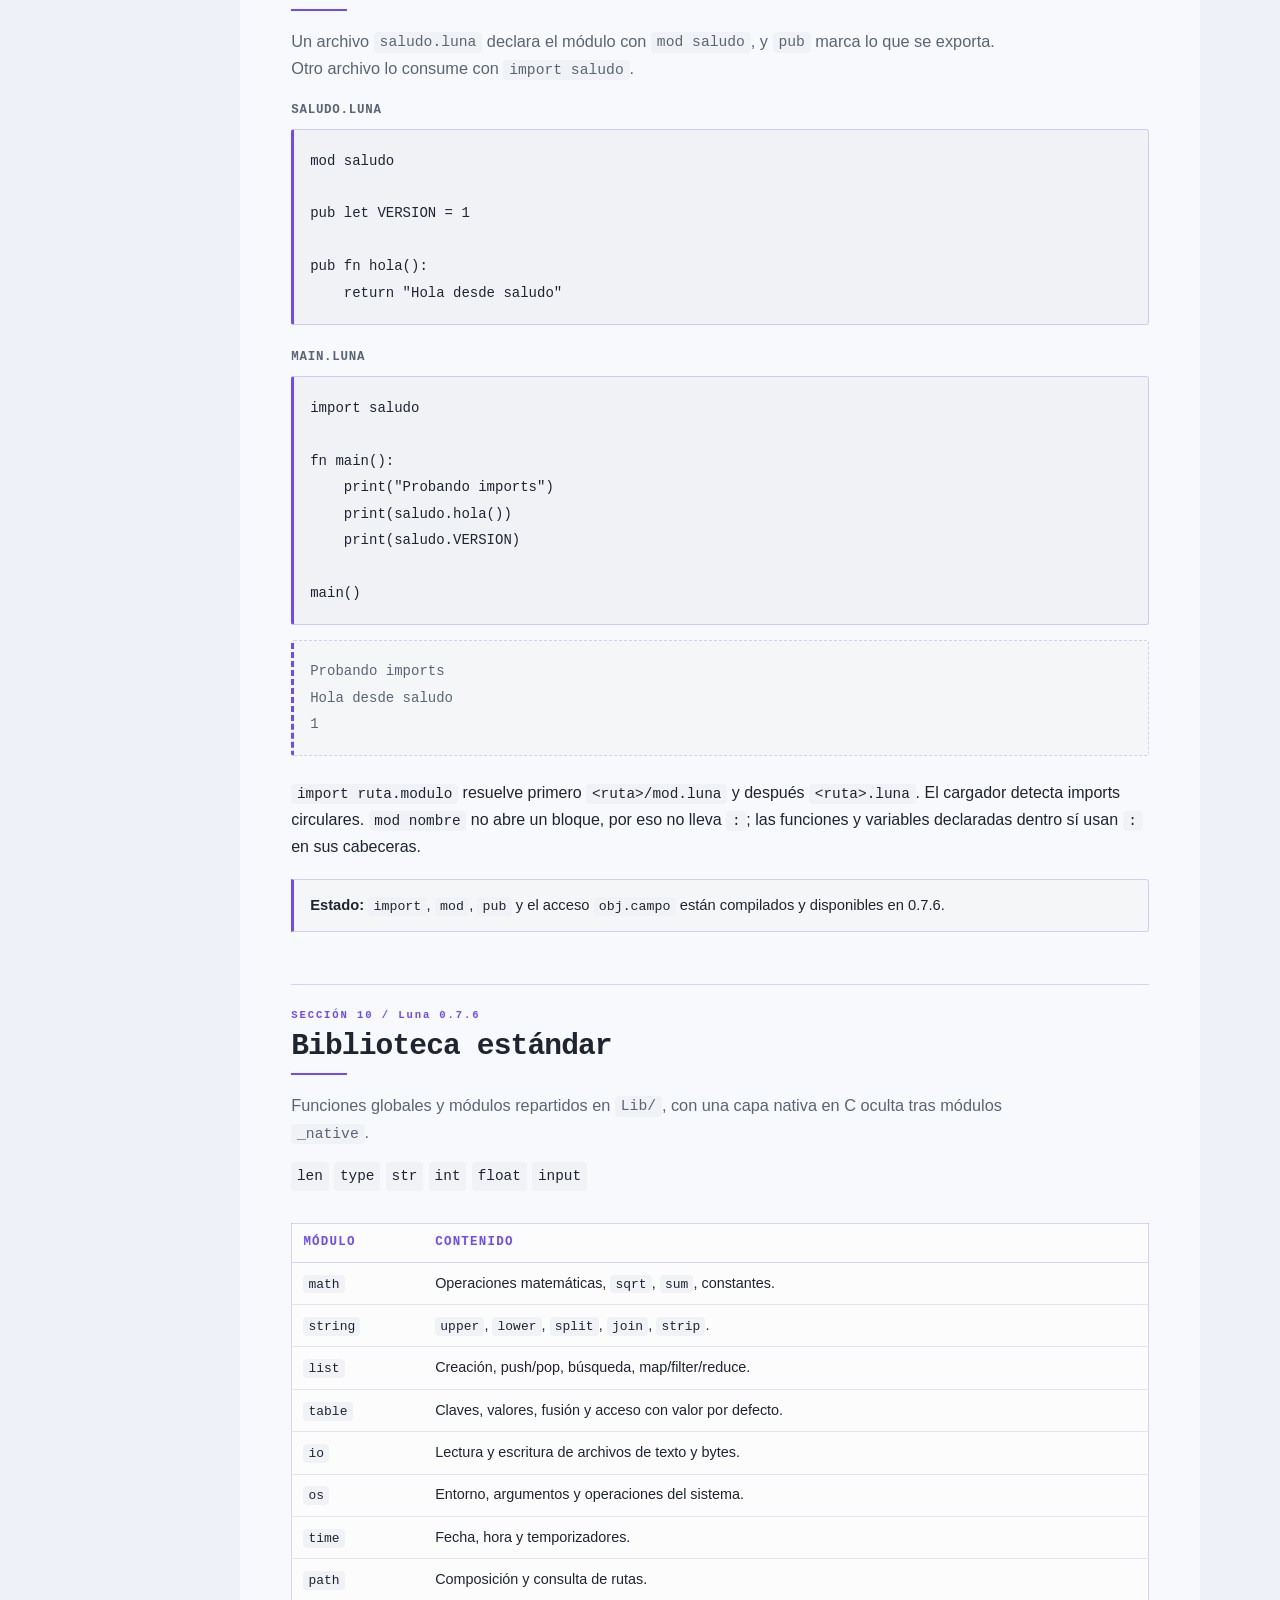
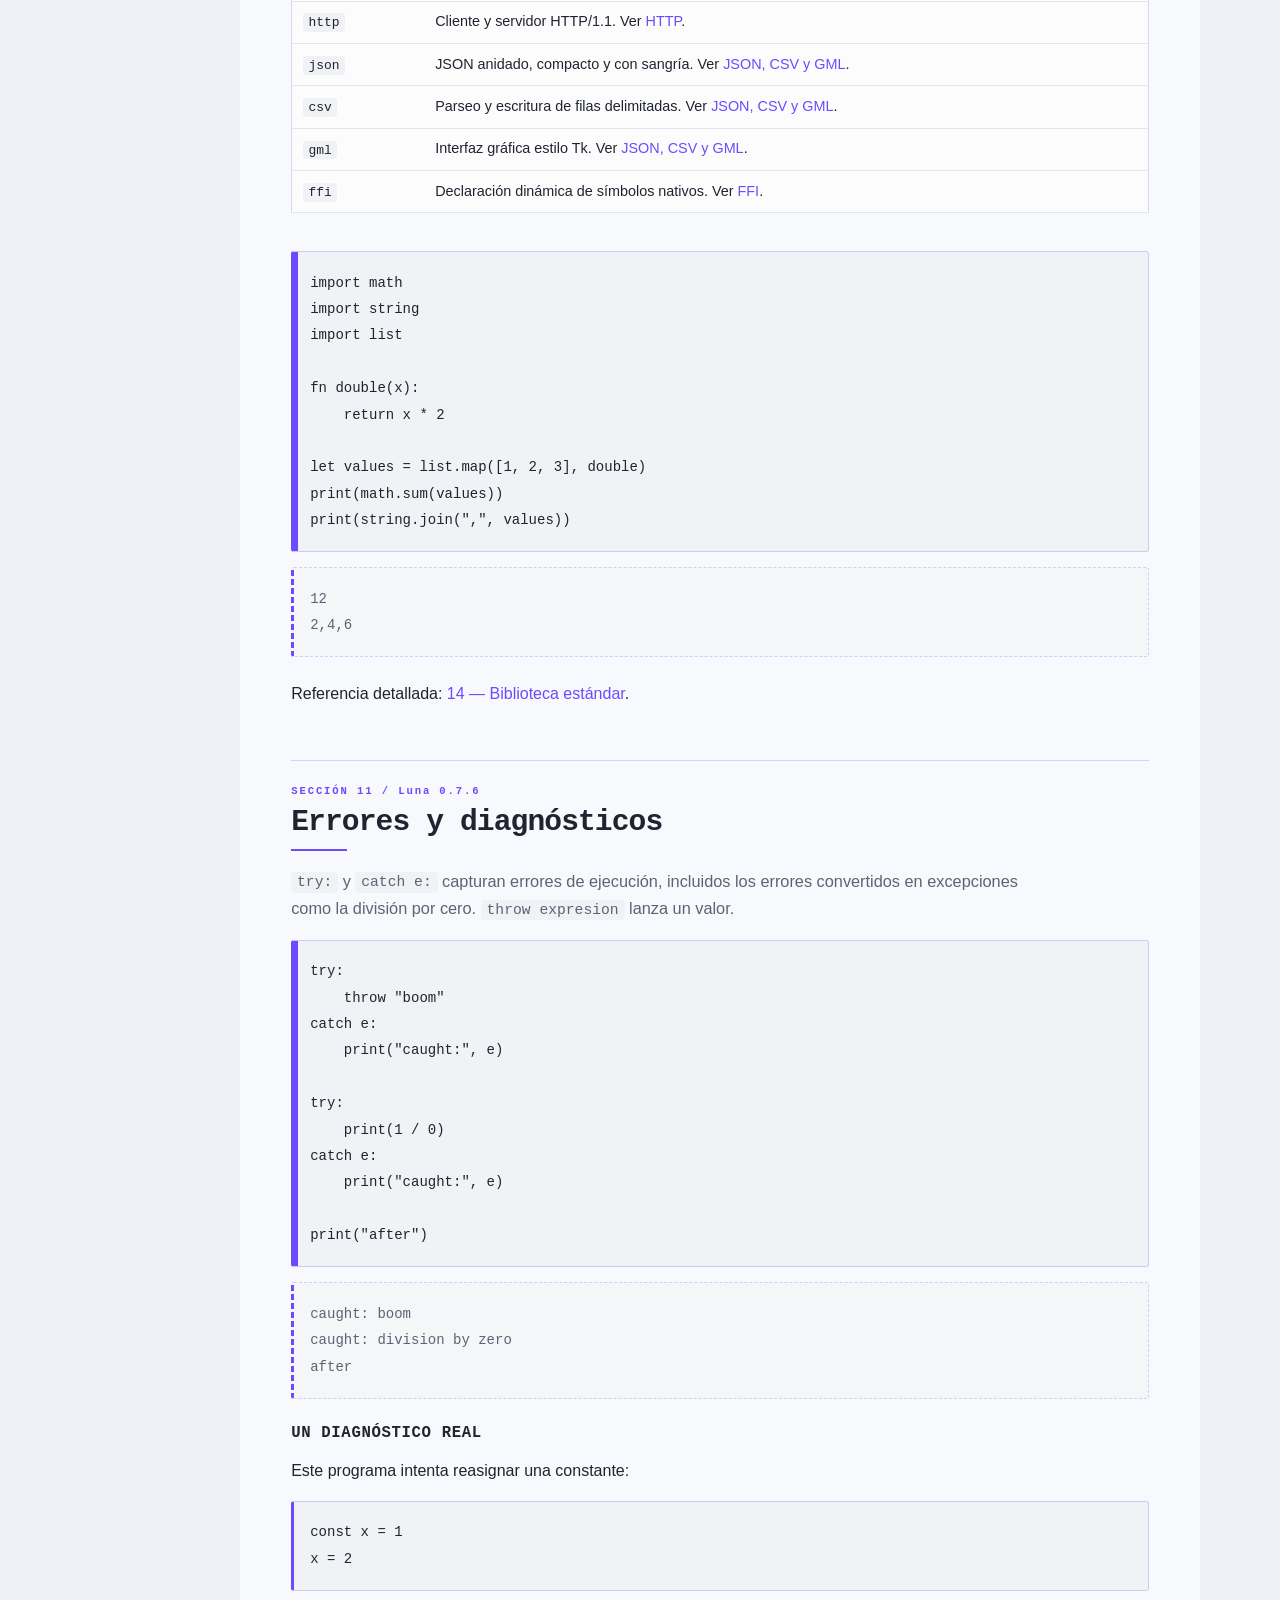
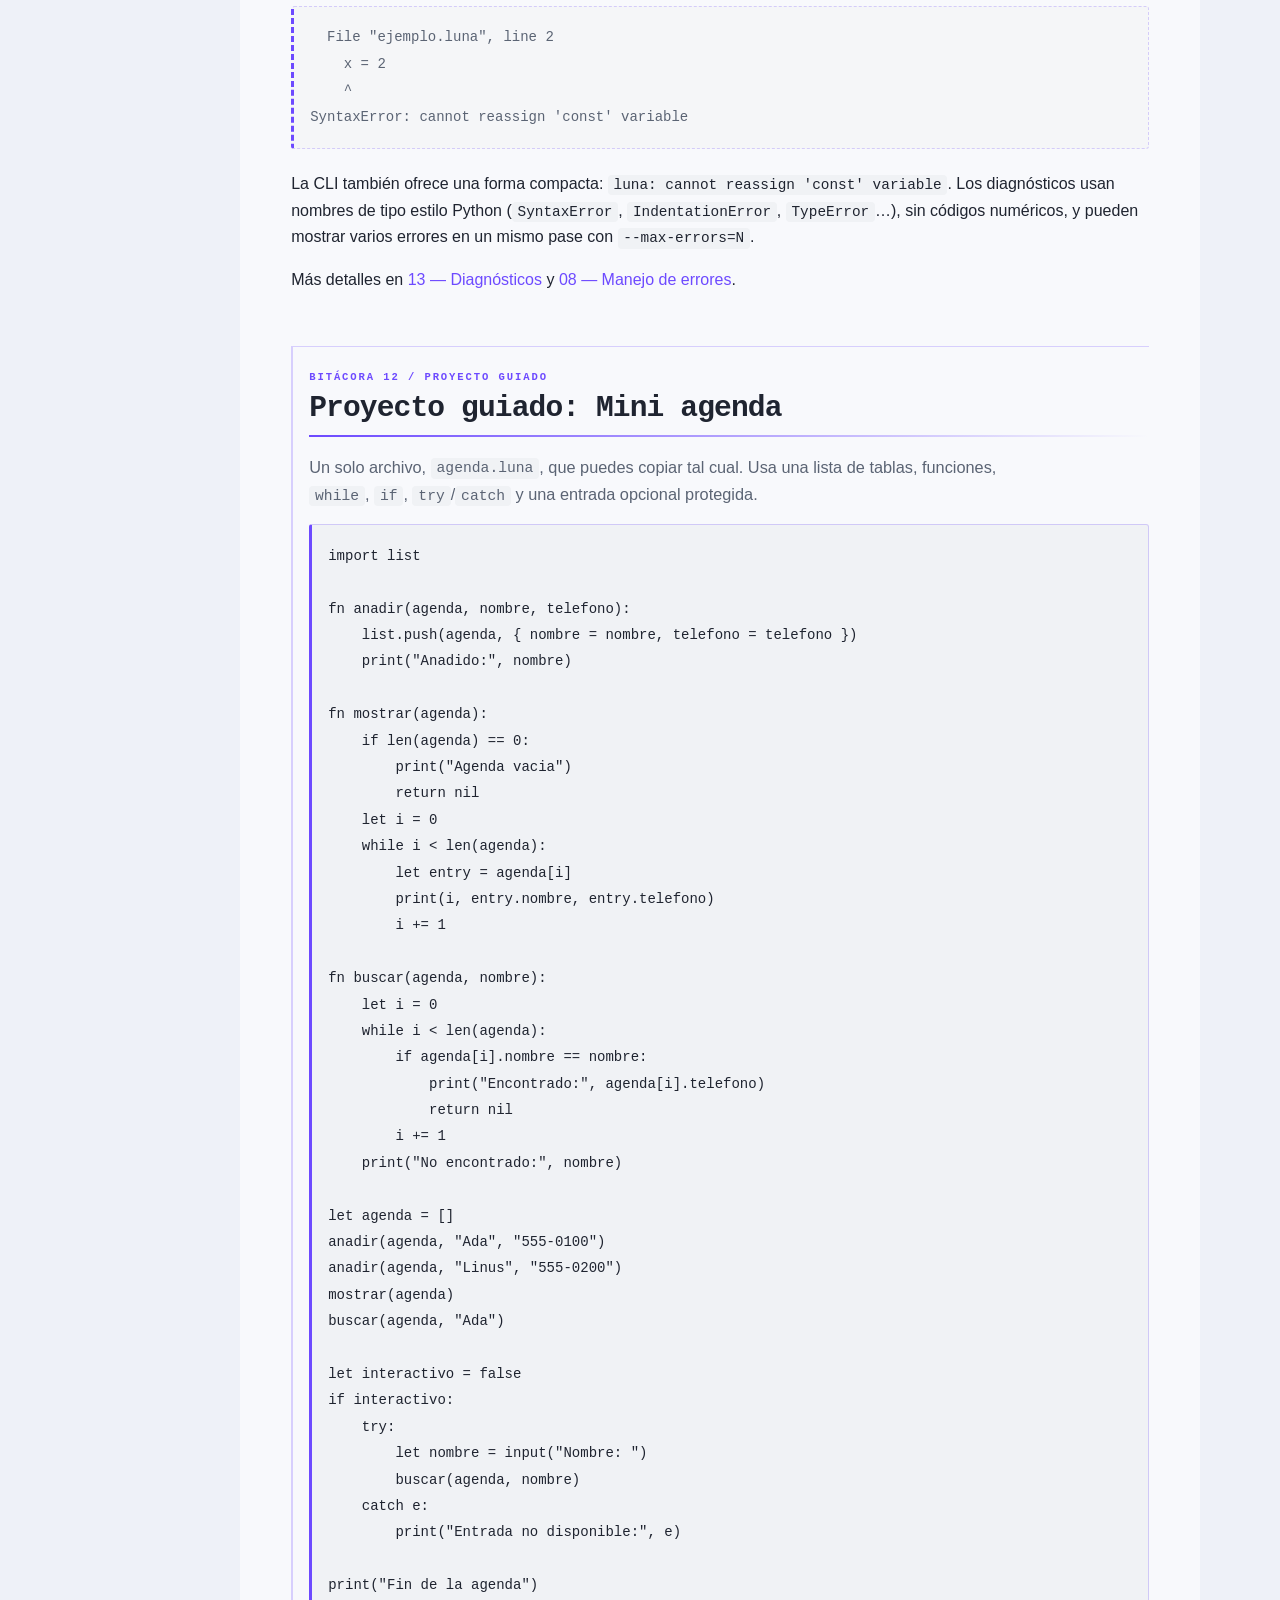
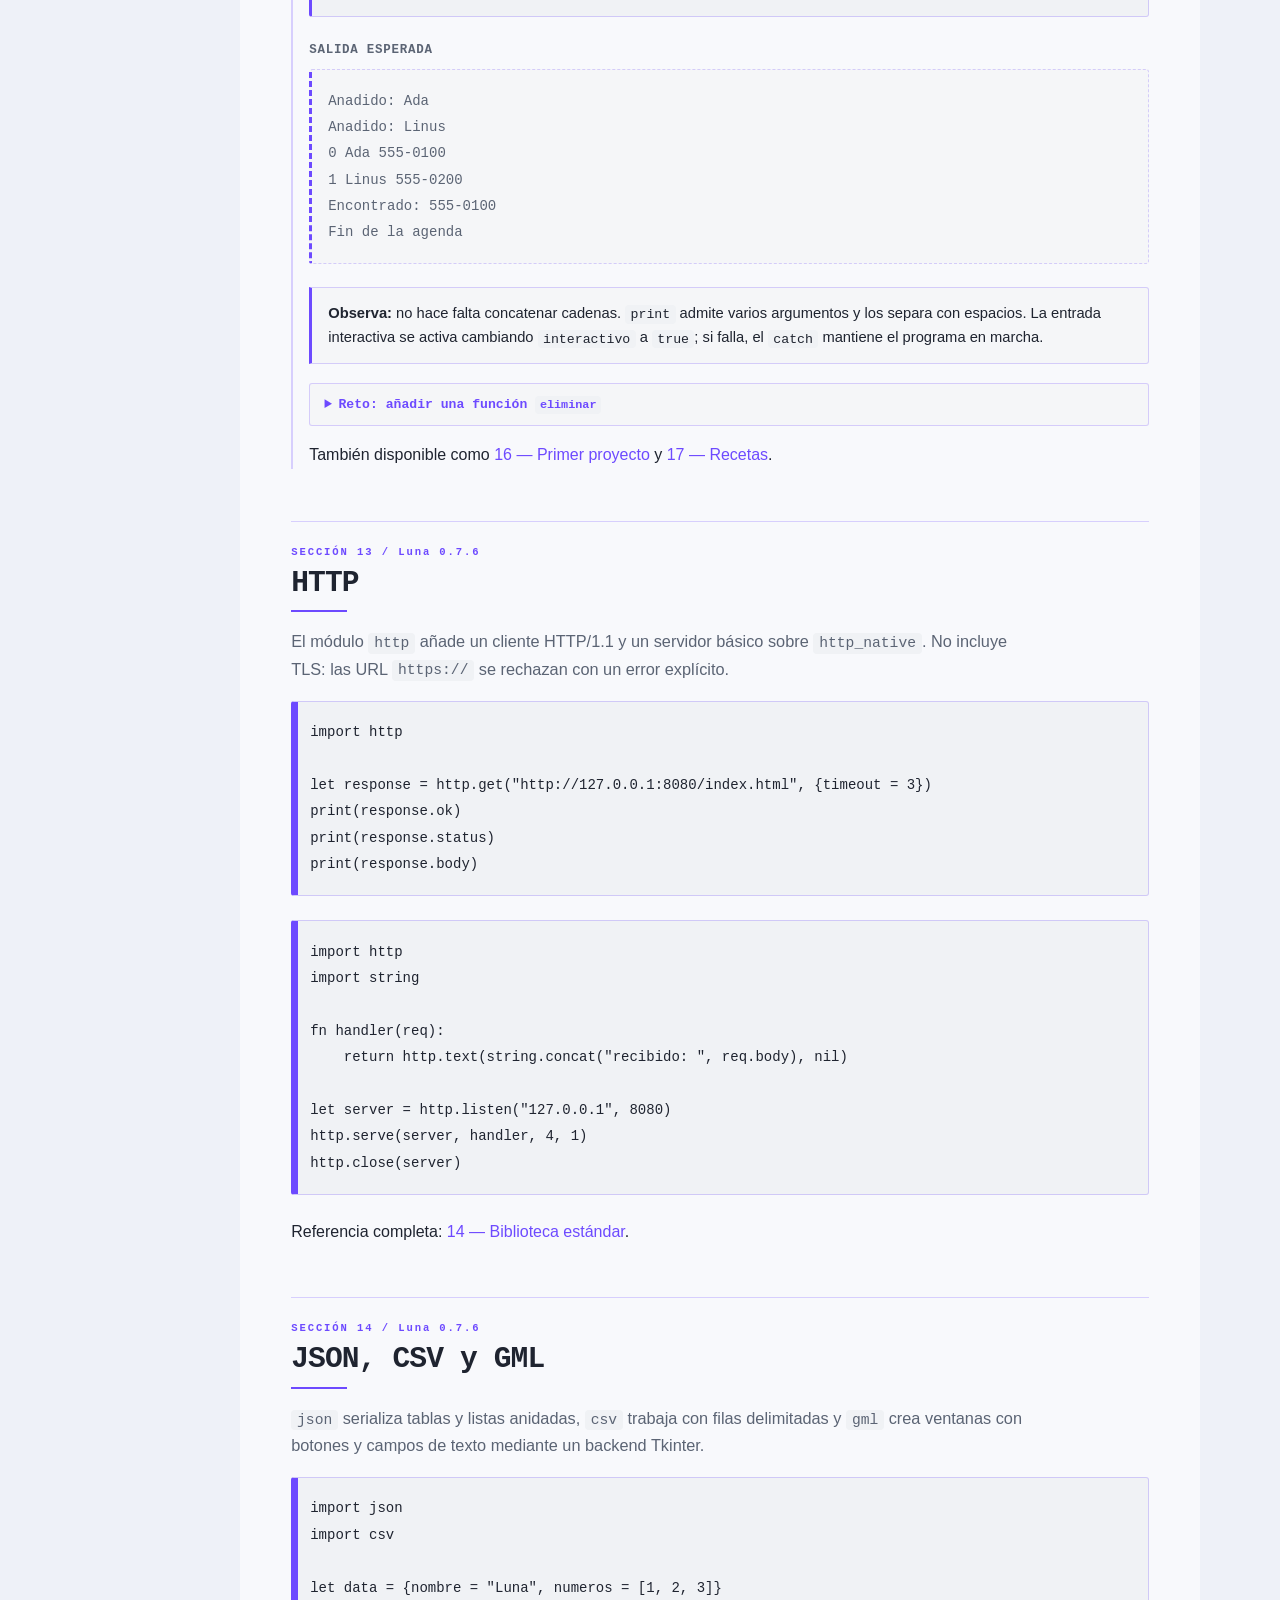
==== commit f2a35255: "stdlib: añadir json, csv y gml Integra json_native con codificación compacta y pretty, csv_native co" ====
--- a/docs/Web/index.html
+++ b/docs/Web/index.html
@@ -431,6 +431,9 @@
               <tr><td><code>time</code></td><td>Fecha, hora y temporizadores.</td></tr>
               <tr><td><code>path</code></td><td>Composición y consulta de rutas.</td></tr>
               <tr><td><code>http</code></td><td>Cliente y servidor HTTP/1.1. Ver <a href="#http">HTTP</a>.</td></tr>
+              <tr><td><code>json</code></td><td>JSON anidado, compacto y con sangría. Ver <a href="#json-csv-gml">JSON, CSV y GML</a>.</td></tr>
+              <tr><td><code>csv</code></td><td>Parseo y escritura de filas delimitadas. Ver <a href="#json-csv-gml">JSON, CSV y GML</a>.</td></tr>
+              <tr><td><code>gml</code></td><td>Interfaz gráfica estilo Tk. Ver <a href="#json-csv-gml">JSON, CSV y GML</a>.</td></tr>
               <tr><td><code>ffi</code></td><td>Declaración dinámica de símbolos nativos. Ver <a href="#ffi">FFI</a>.</td></tr>
             </tbody>
           </table>
@@ -566,6 +569,36 @@
 http.close(server)</code></pre>
         </div>
         <p>Referencia completa: <a href="../MD/14-biblioteca-estandar.md#módulo-http">14 — Biblioteca estándar</a>.</p>
+      </section>
+
+      <section id="json-csv-gml">
+        <h2>JSON, CSV y GML</h2>
+        <p class="lead"><code>json</code> serializa tablas y listas anidadas, <code>csv</code> trabaja con filas delimitadas y <code>gml</code> crea ventanas con botones y campos de texto mediante un backend Tkinter.</p>
+        <div class="example">
+          <pre><button class="copy" type="button">Copiar</button><code class="language-luna">import json
+import csv
+
+let data = {nombre = "Luna", numeros = [1, 2, 3]}
+print(json.pretty(data))
+let rows = csv.parse("a,1\nb,2\n")
+print(csv.encode(rows, ";"))</code></pre>
+        </div>
+        <div class="example">
+          <pre><button class="copy" type="button">Copiar</button><code class="language-luna">import gml
+
+let app = gml.app()
+let win = gml.window(app, "Hola", 420, 200)
+let field = gml.entry(app, win, "", 20, 20, 180, 28)
+
+fn handler(event):
+    if event.type == "click":
+        print(gml.get_text(app, field))
+        gml.quit(app)
+
+gml.button(app, win, "Aceptar", 20, 70, 120, 32)
+gml.run(app, handler, 16)</code></pre>
+        </div>
+        <p><code>gml</code> requiere <code>python3</code> con <code>tkinter</code> y un servidor de pantalla. La global <code>input(mensaje)</code> lee texto desde la terminal; el mensaje es opcional.</p>
       </section>
 
       <section id="ffi">
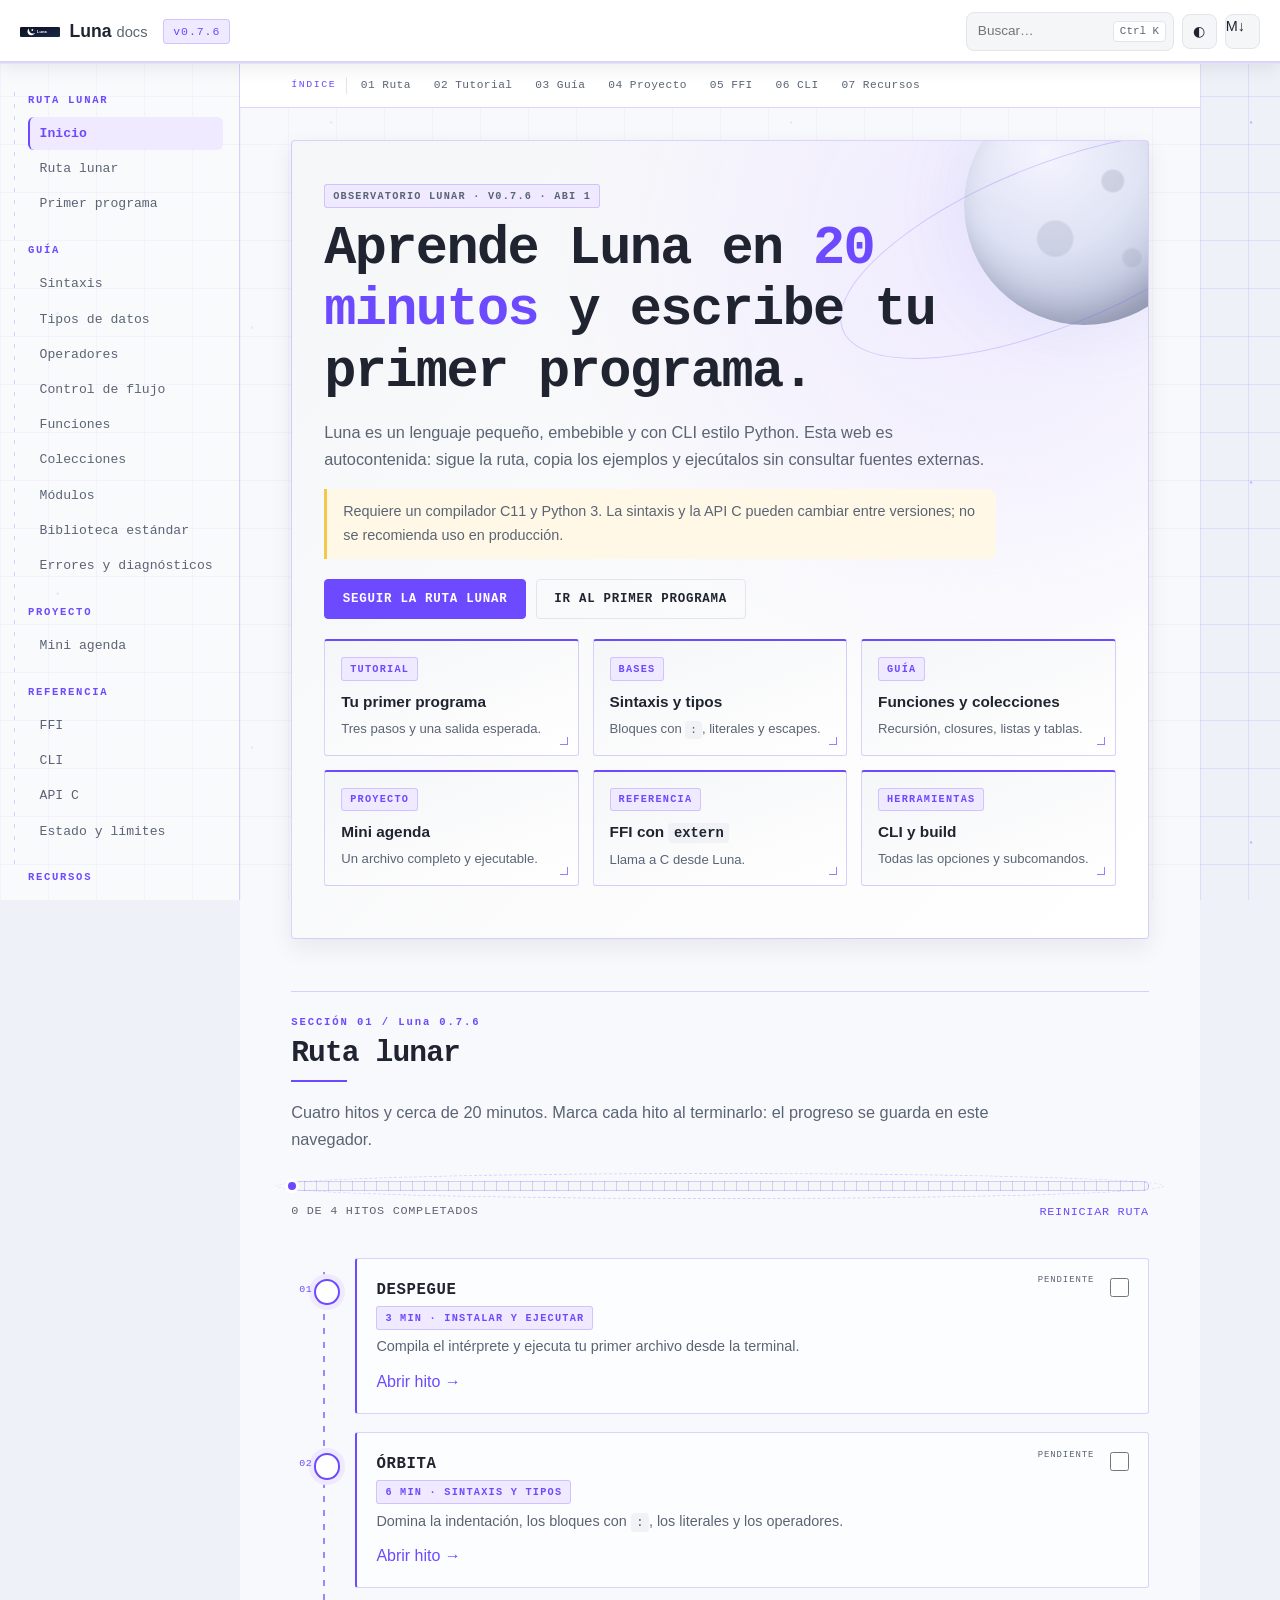
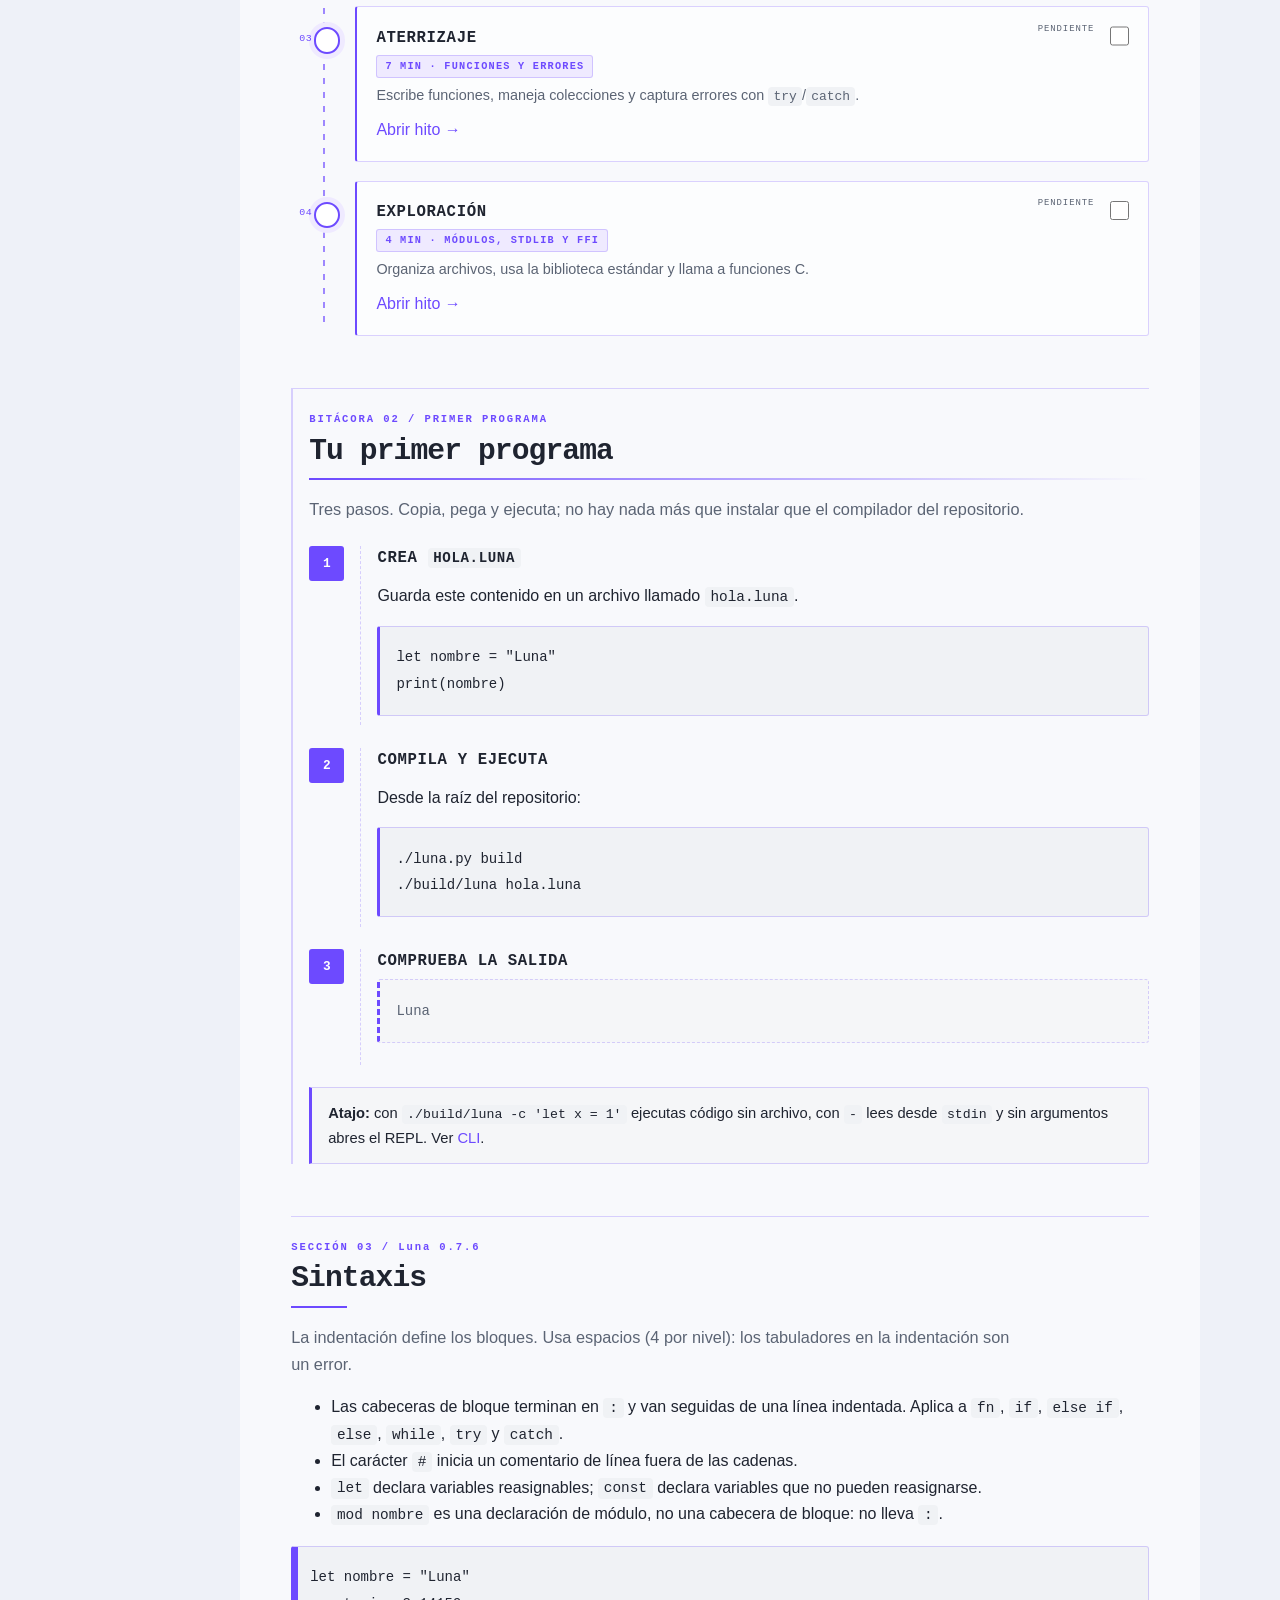
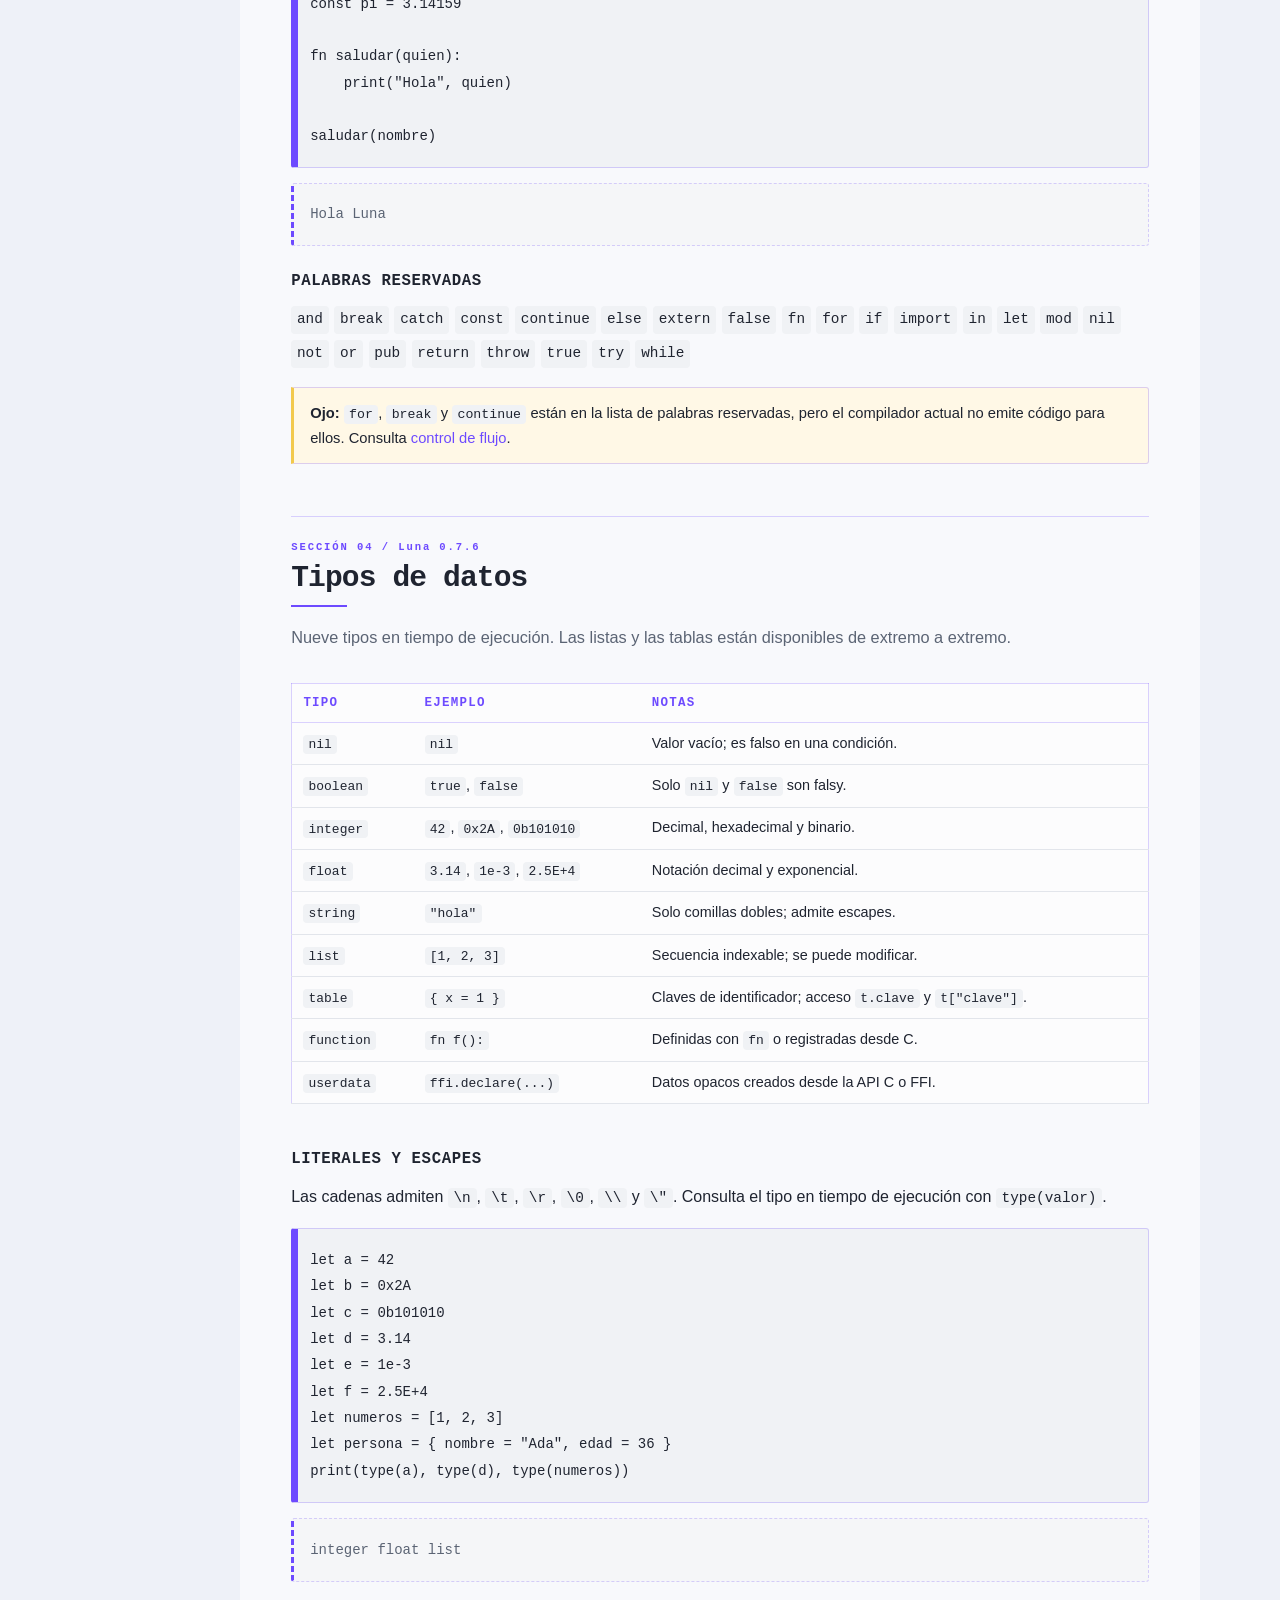
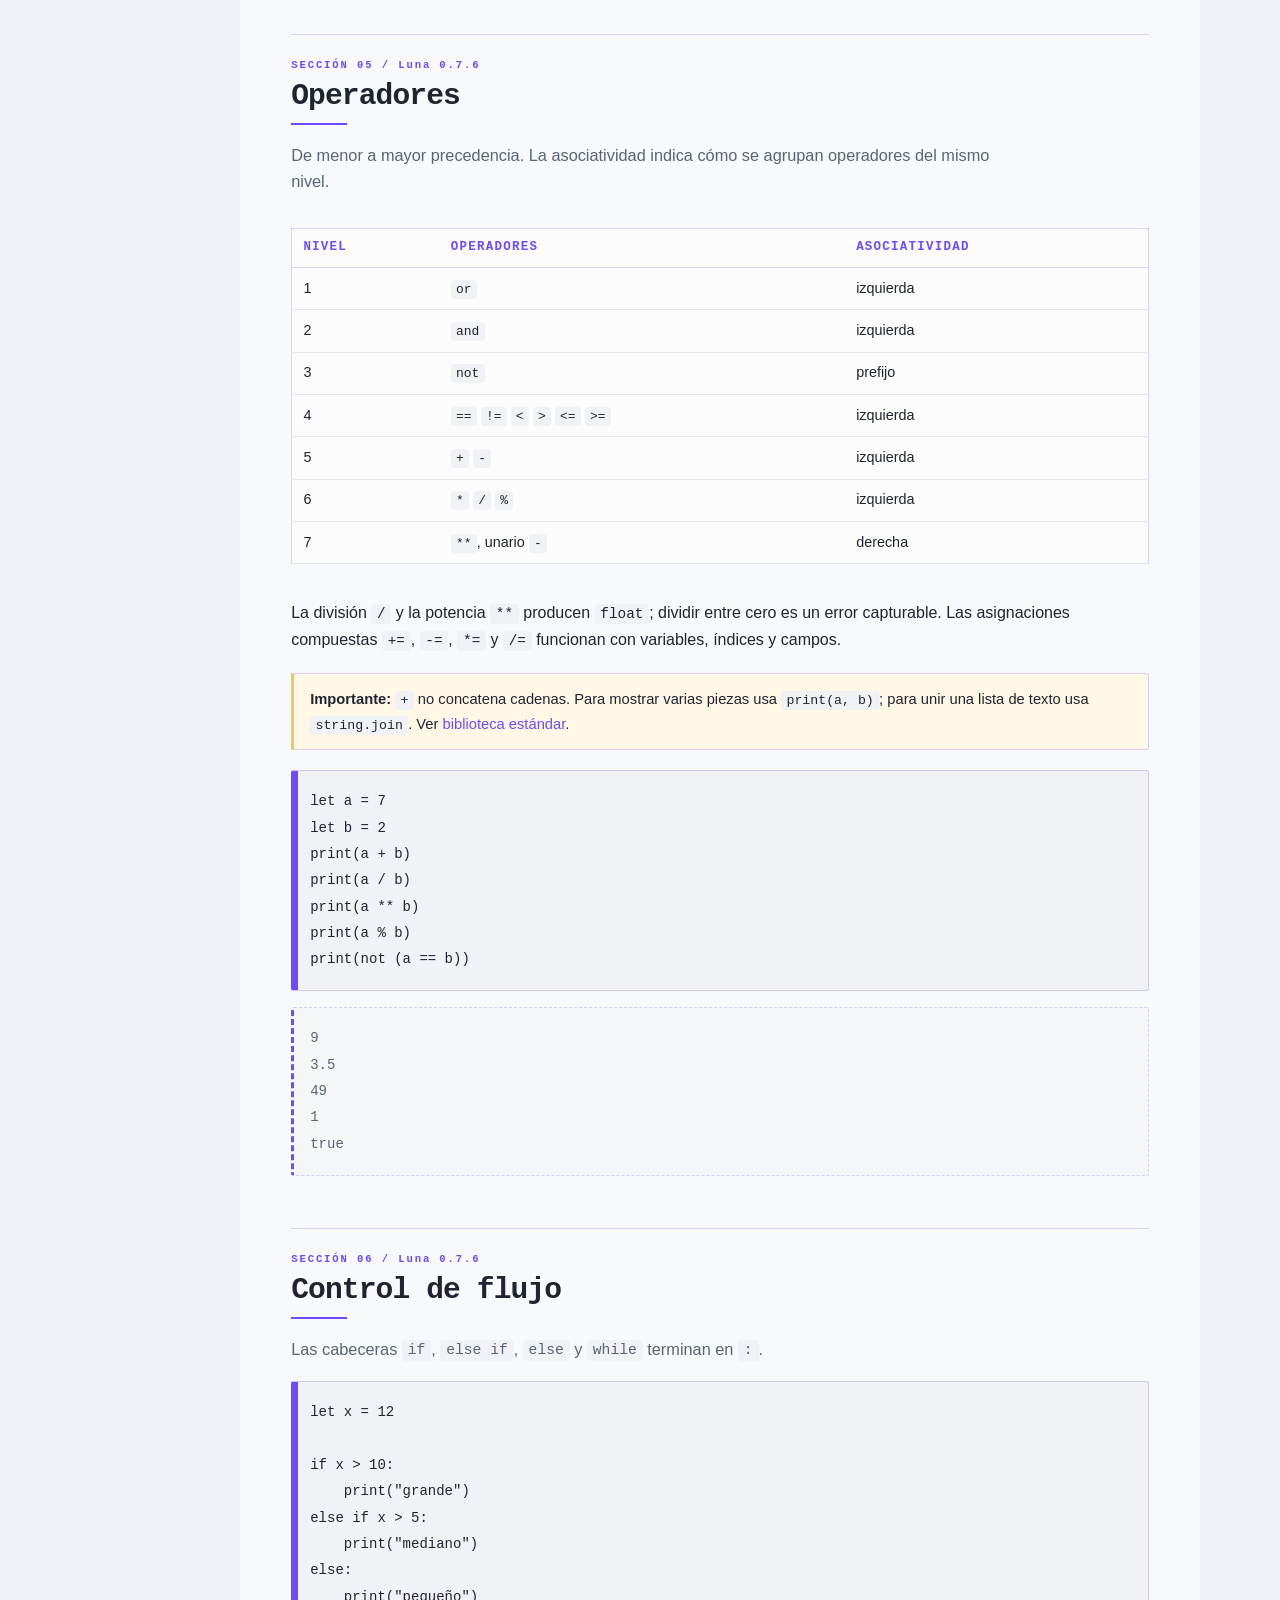
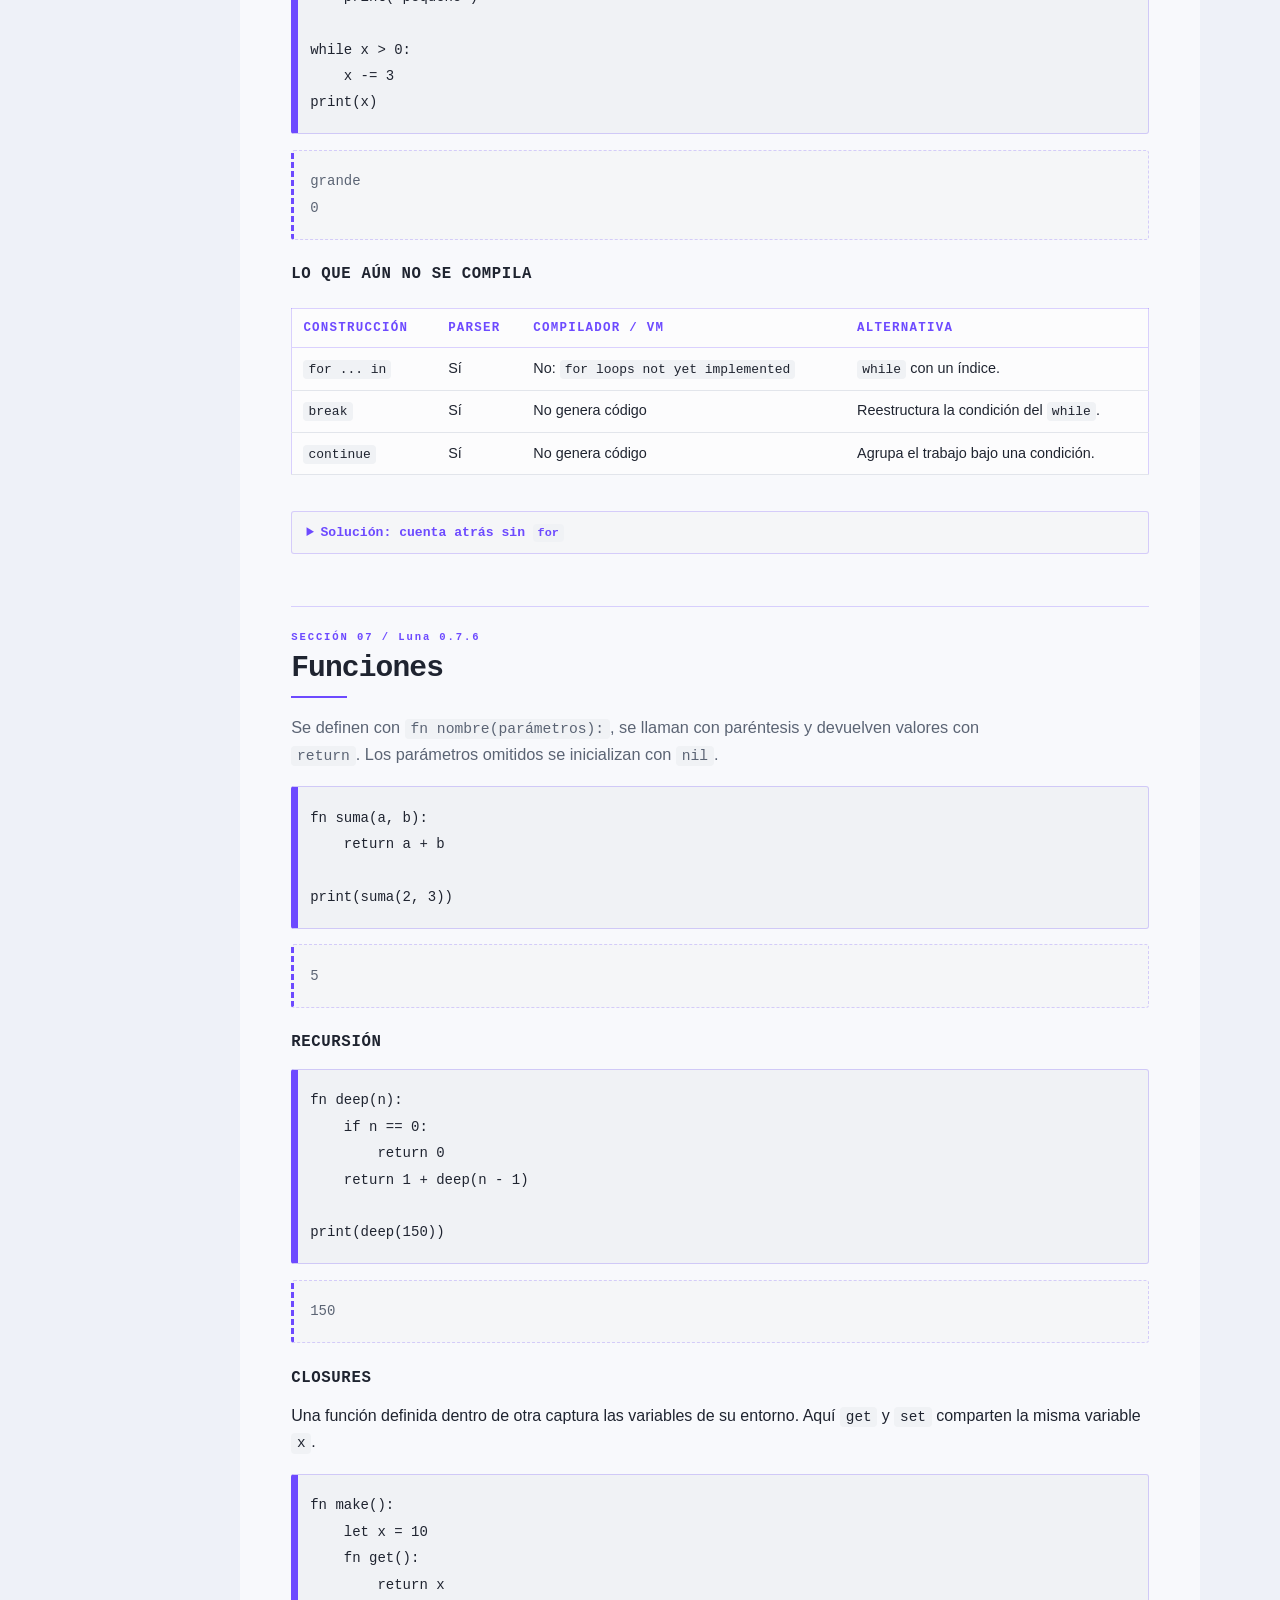
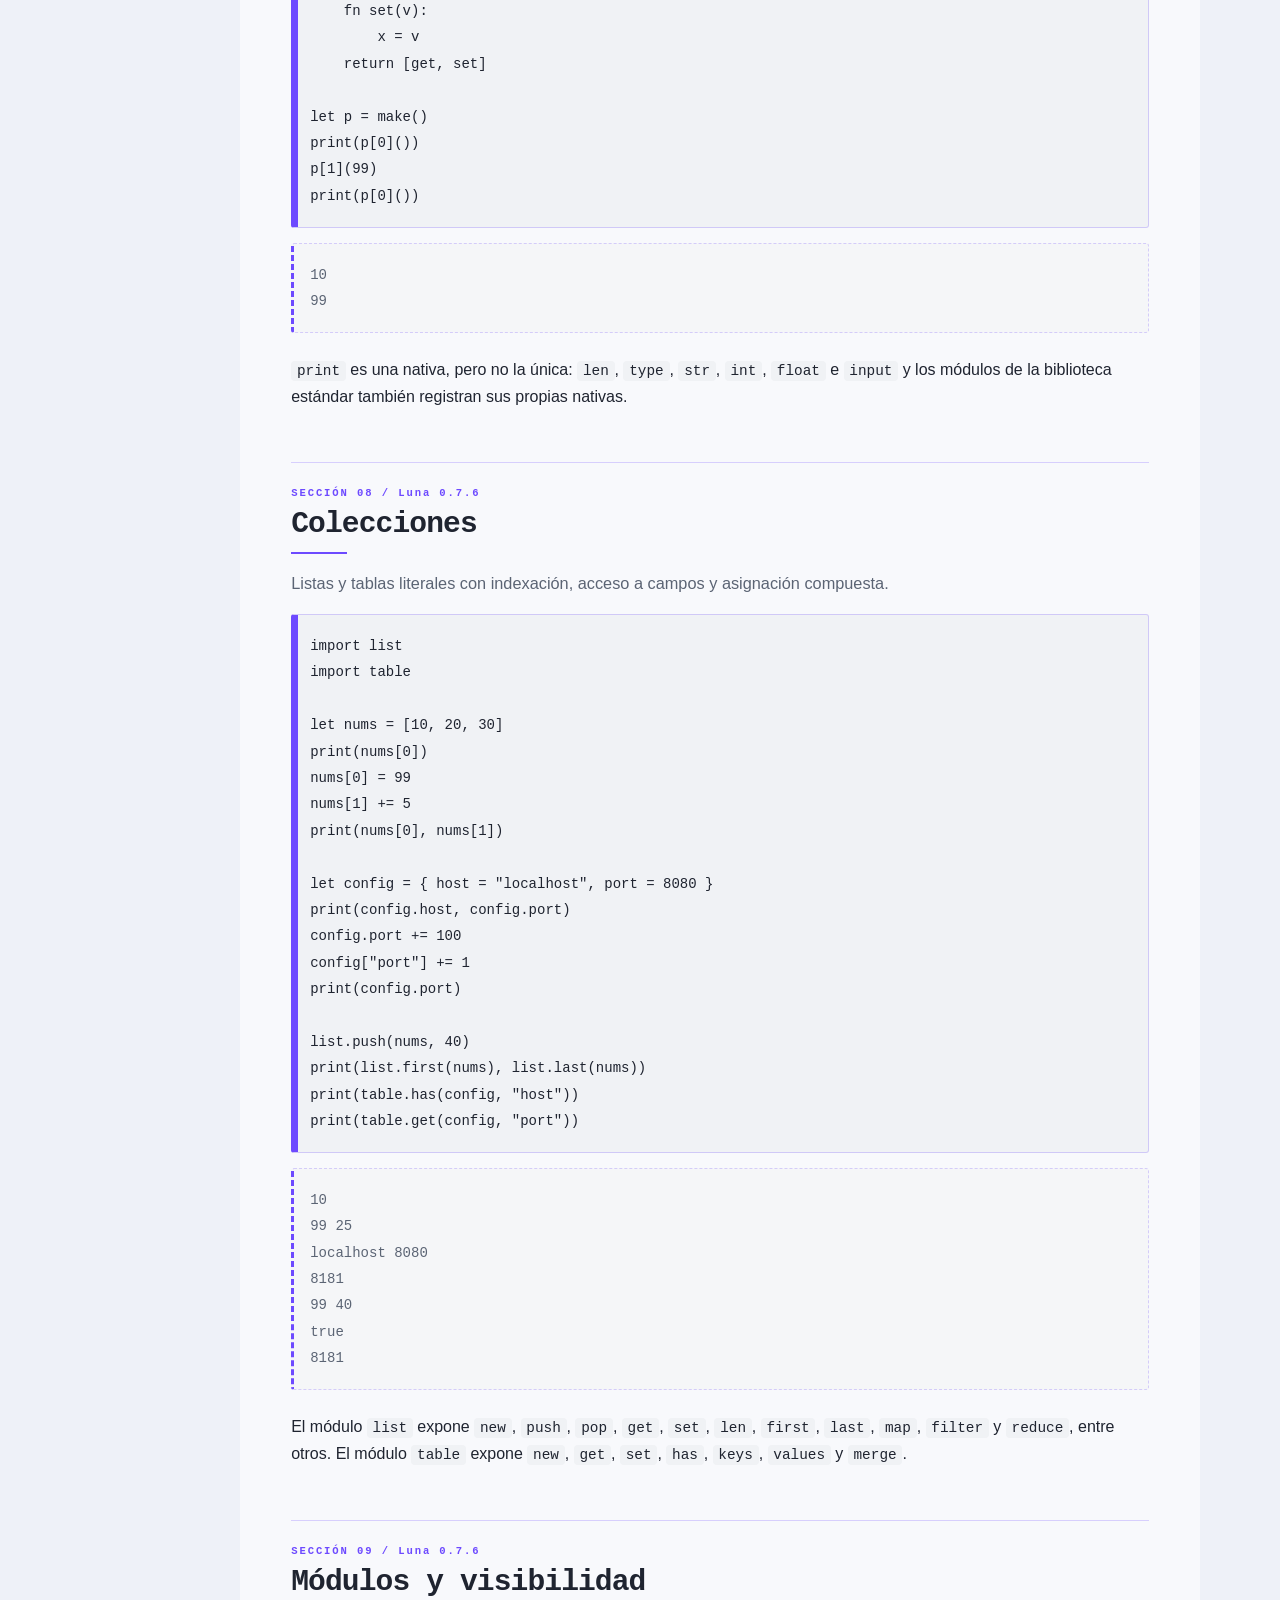
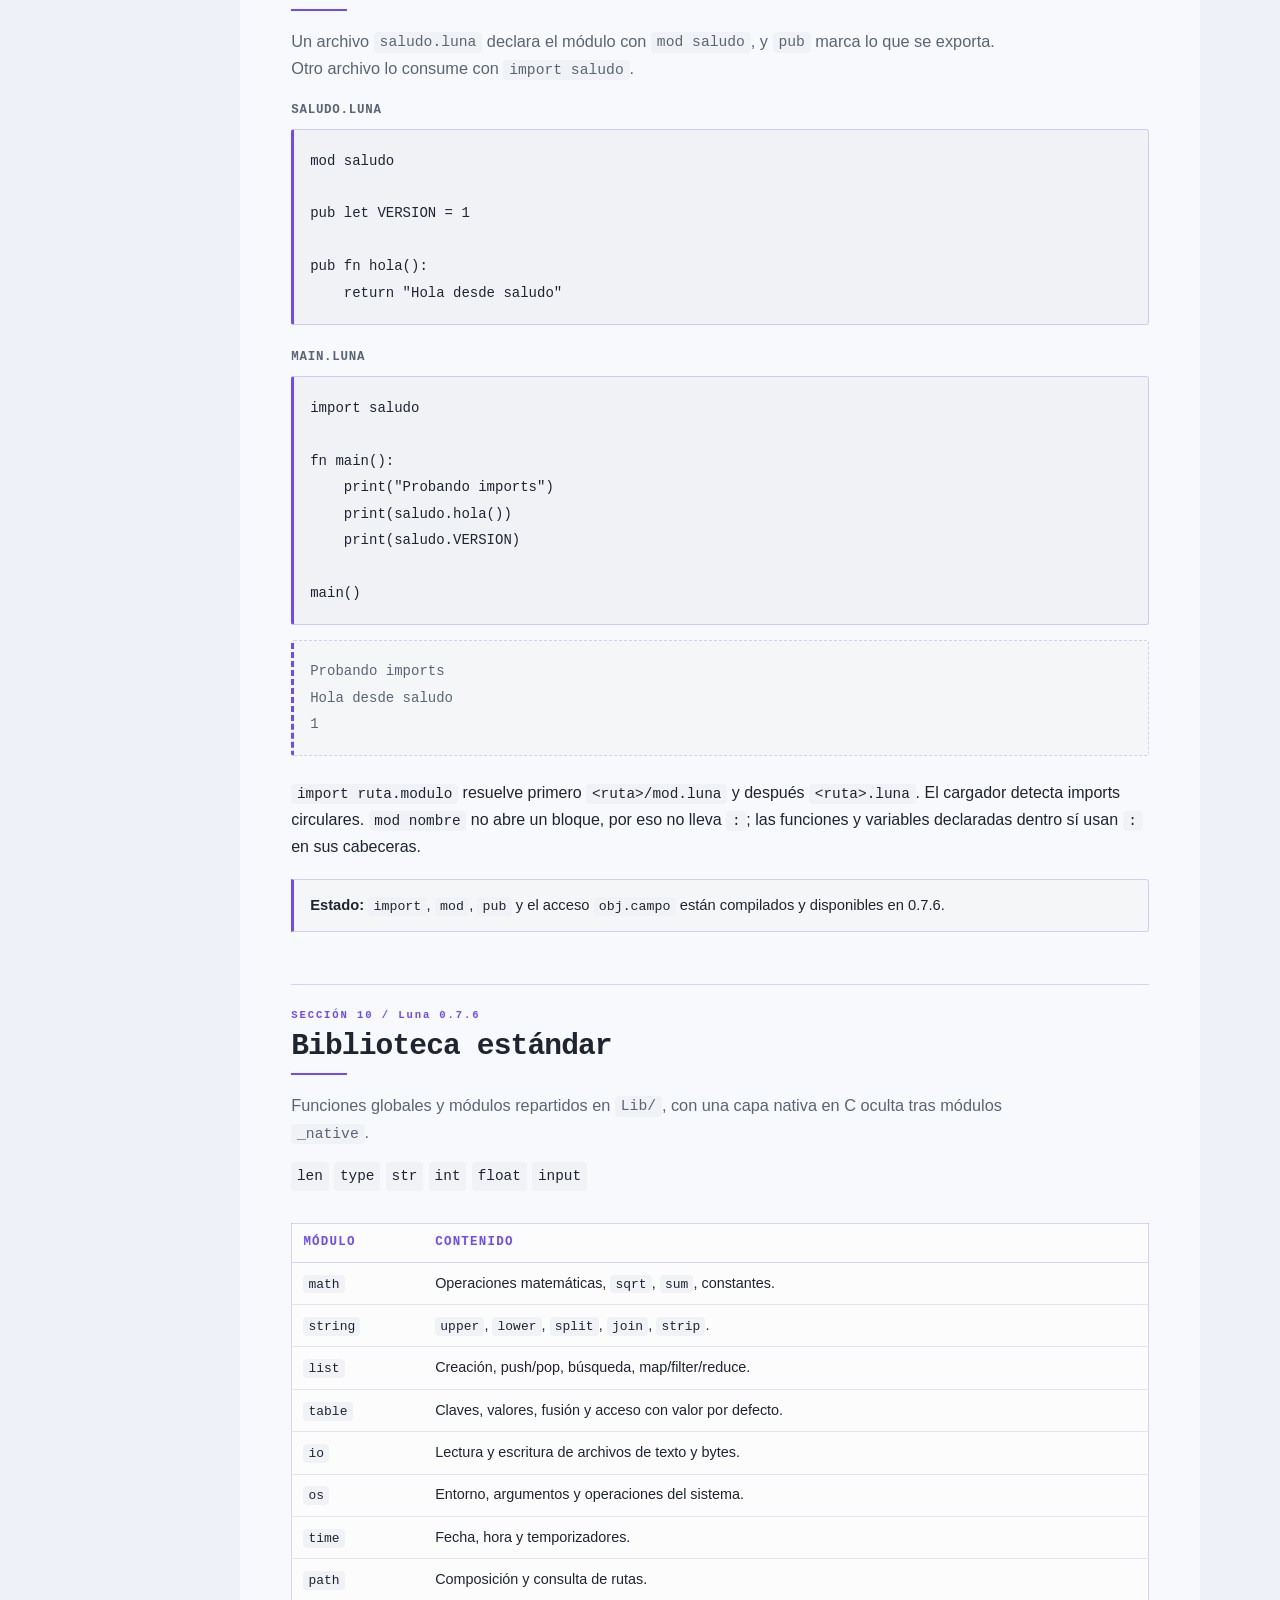
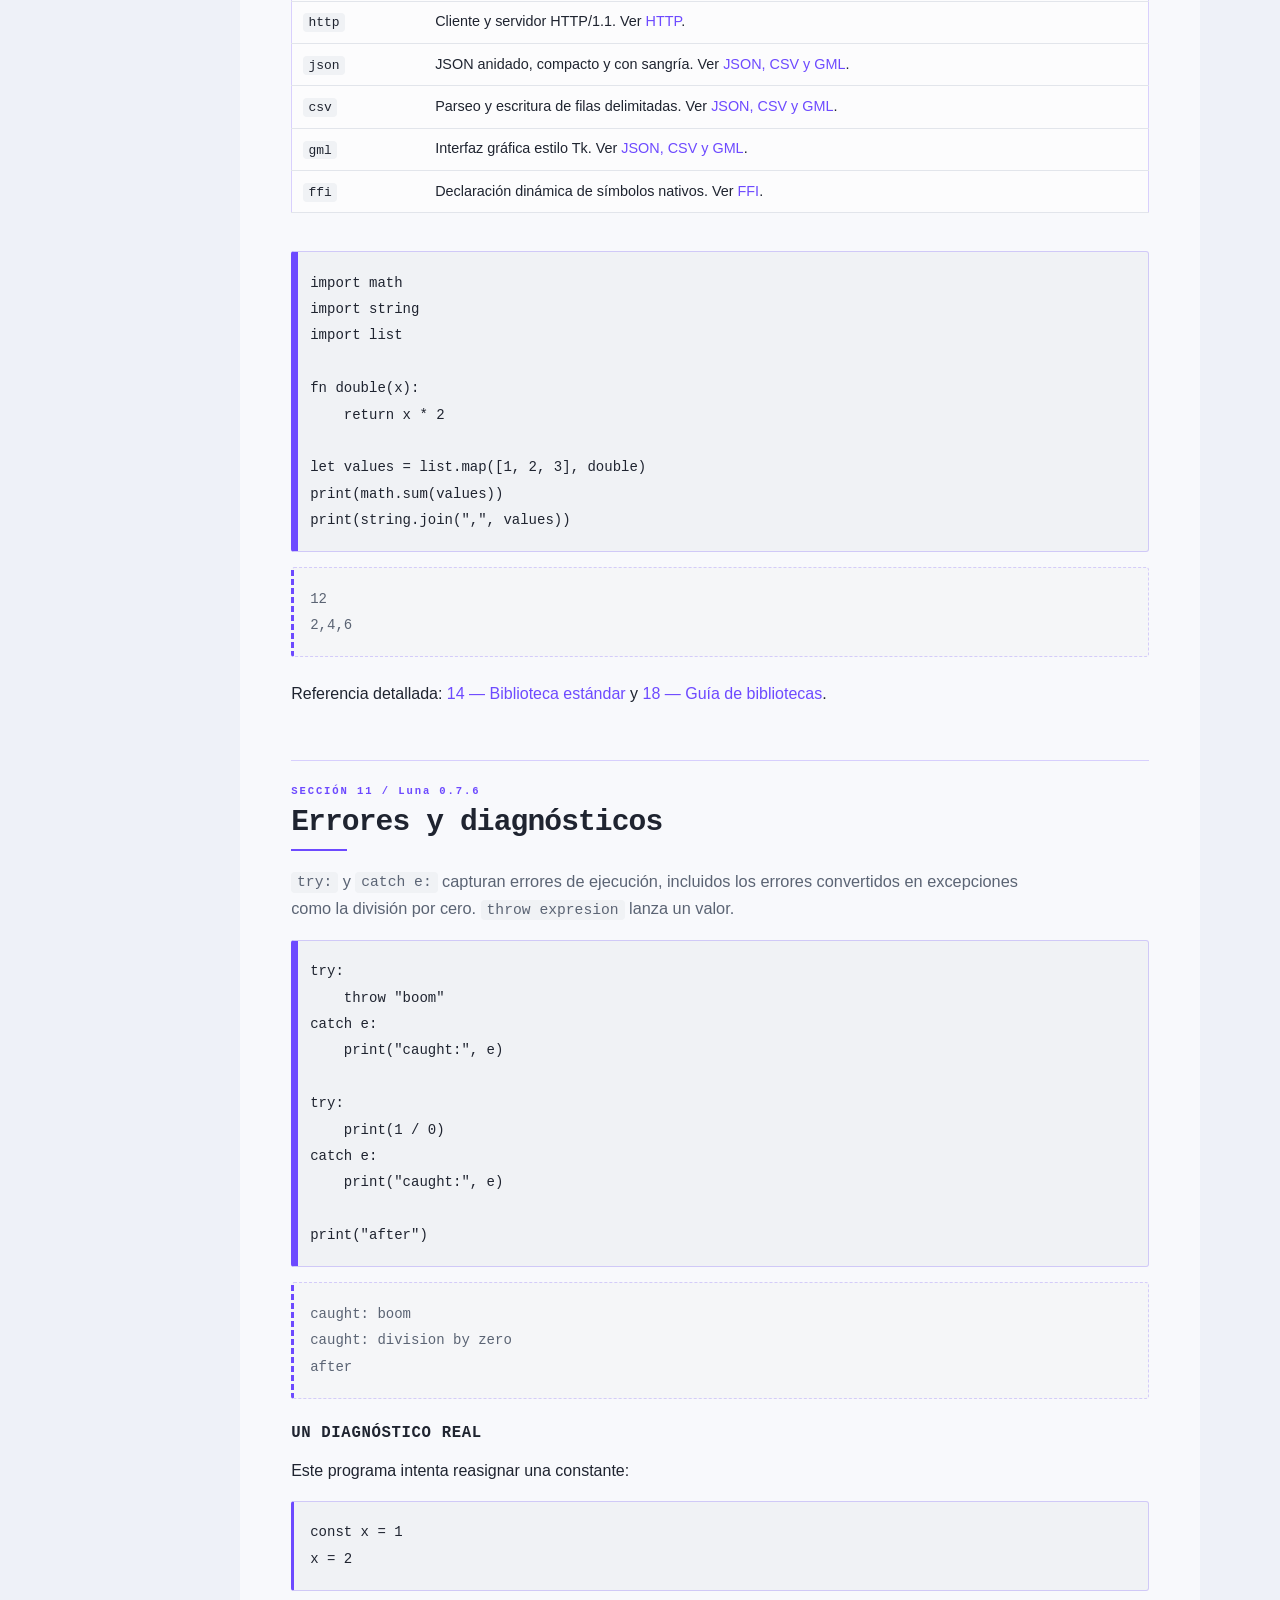
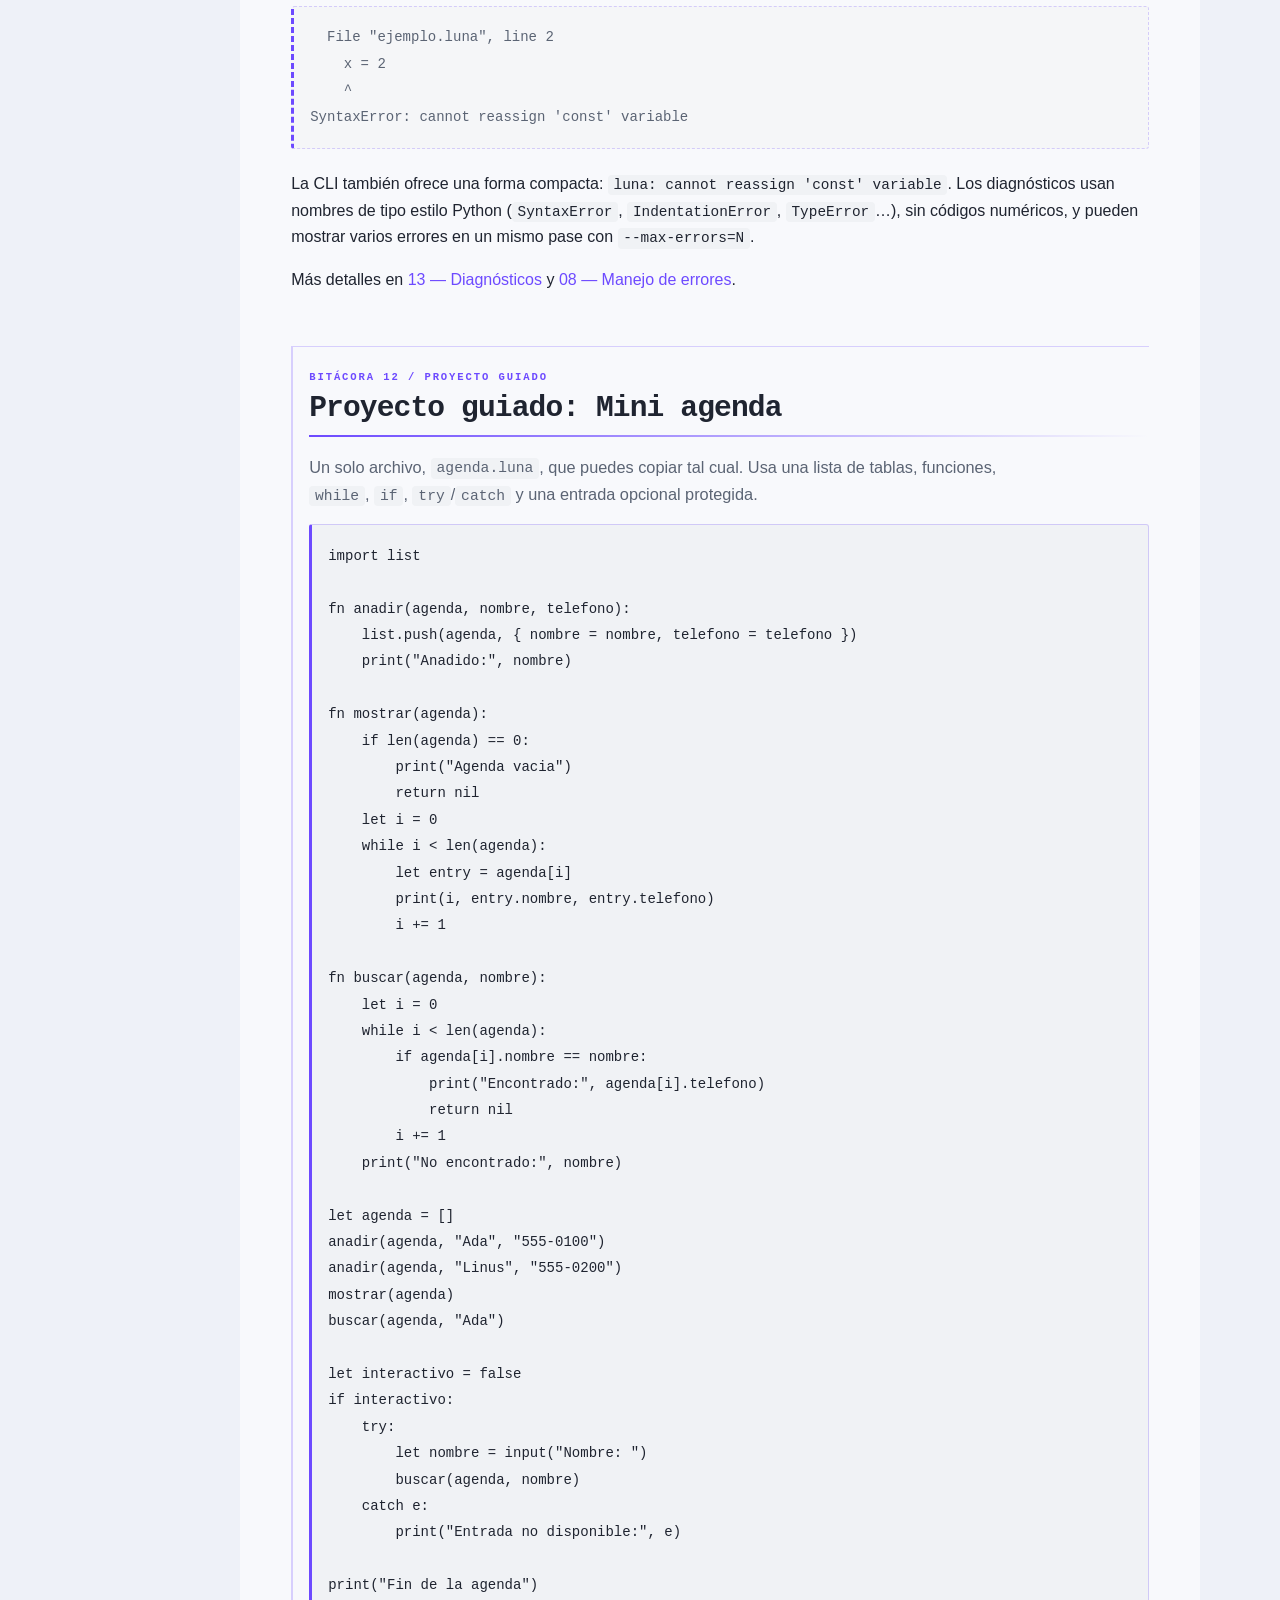
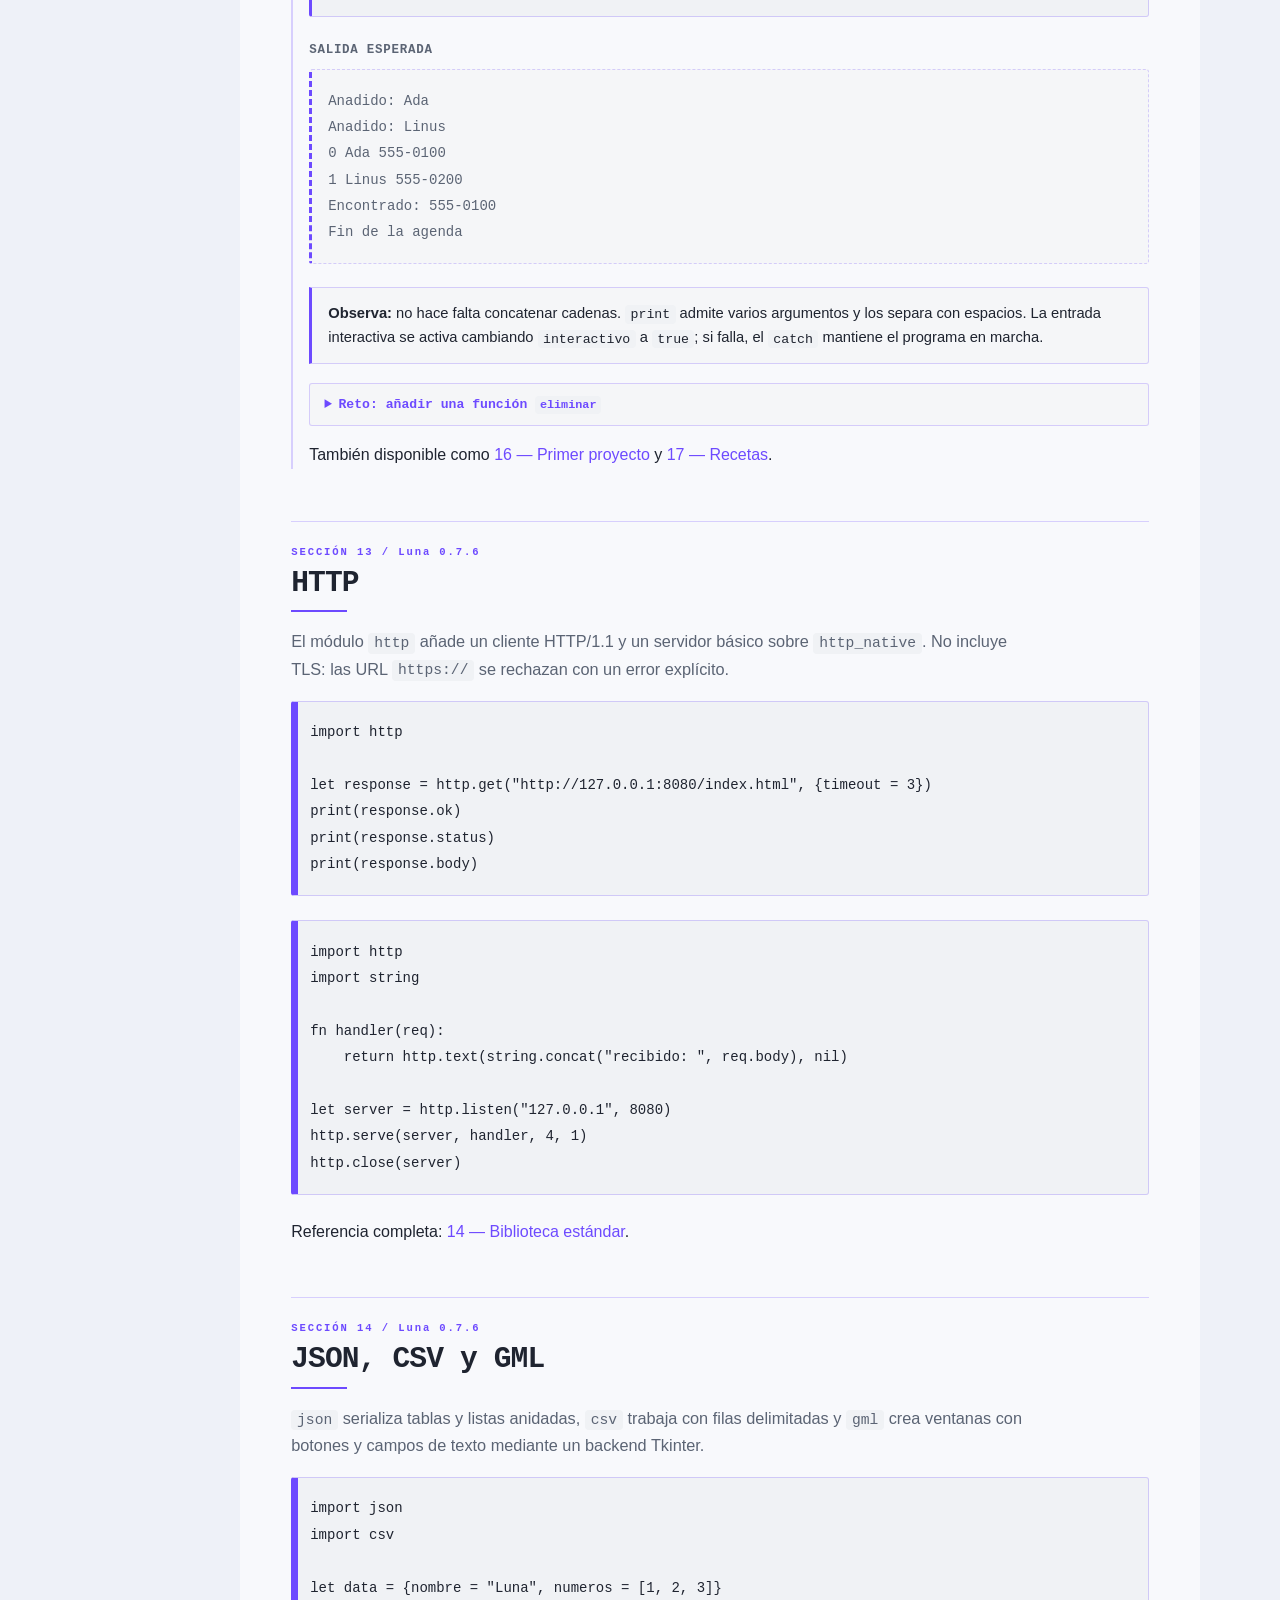
==== commit 4ee97fa2: "docs: añadir guía práctica de bibliotecas" ====
--- a/docs/Web/index.html
+++ b/docs/Web/index.html
@@ -452,7 +452,7 @@
           <div class="output"><pre><button class="copy" type="button">Copiar</button><code class="language-output">12
 2,4,6</code></pre></div>
         </div>
-        <p>Referencia detallada: <a href="../MD/14-biblioteca-estandar.md">14 — Biblioteca estándar</a>.</p>
+        <p>Referencia detallada: <a href="../MD/14-biblioteca-estandar.md">14 — Biblioteca estándar</a> y <a href="../MD/18-guia-de-bibliotecas.md">18 — Guía de bibliotecas</a>.</p>
       </section>
 
       <section id="errores">
@@ -728,6 +728,7 @@
           <a class="card" href="../Ayuda/extra/solucion-de-problemas.md"><span class="tag">Soporte</span><strong>Solución de problemas</strong><small>Errores de build, diagnóstico y ejecución.</small></a>
           <a class="card" href="../Ayuda/informacion/licencia.md"><span class="tag">Legal</span><strong>Licencia</strong><small>Condiciones de distribución GPL-3.0.</small></a>
           <a class="card" href="../MD/17-recetas.md"><span class="tag">Práctica</span><strong>Recetas</strong><small>Patrones listos para copiar y adaptar.</small></a>
+          <a class="card" href="../MD/18-guia-de-bibliotecas.md"><span class="tag">Referencia</span><strong>Guía de bibliotecas</strong><small>Cómo usar cada módulo de la stdlib.</small></a>
         </div>
       </section>
 
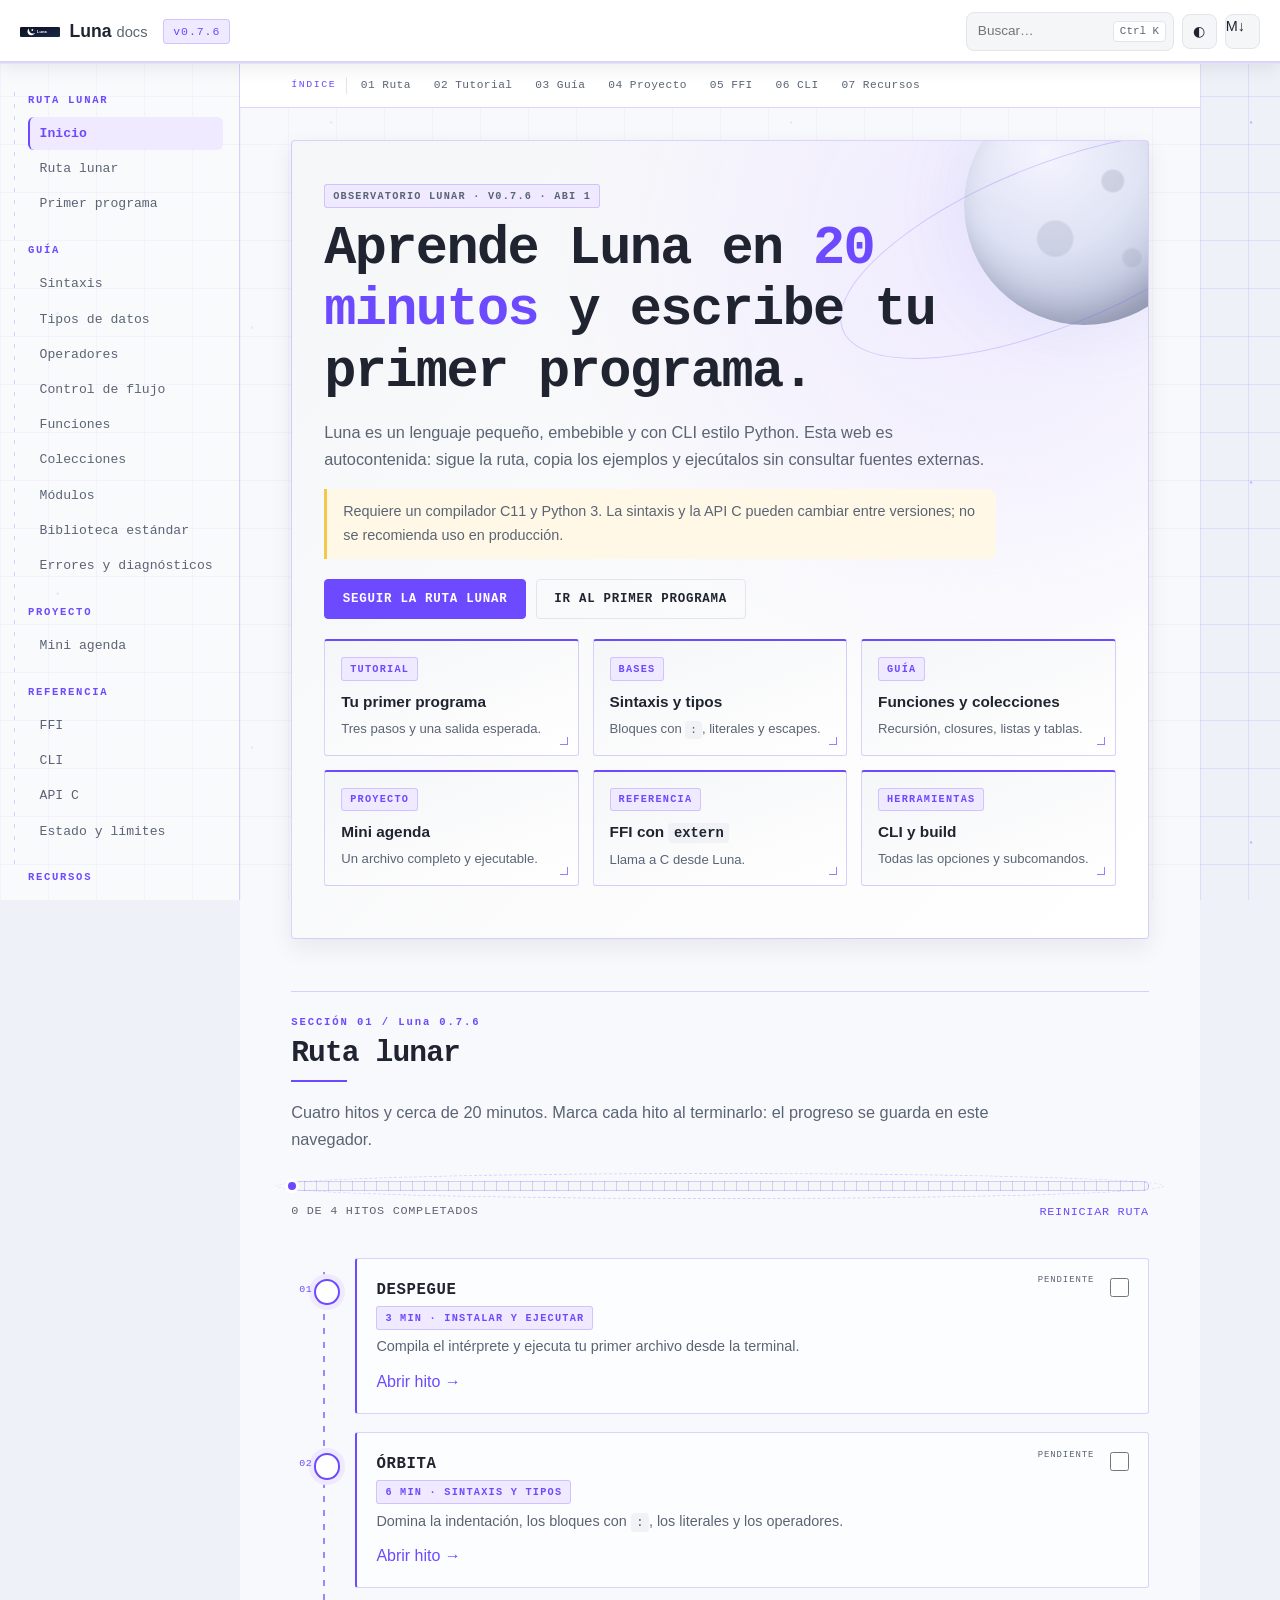
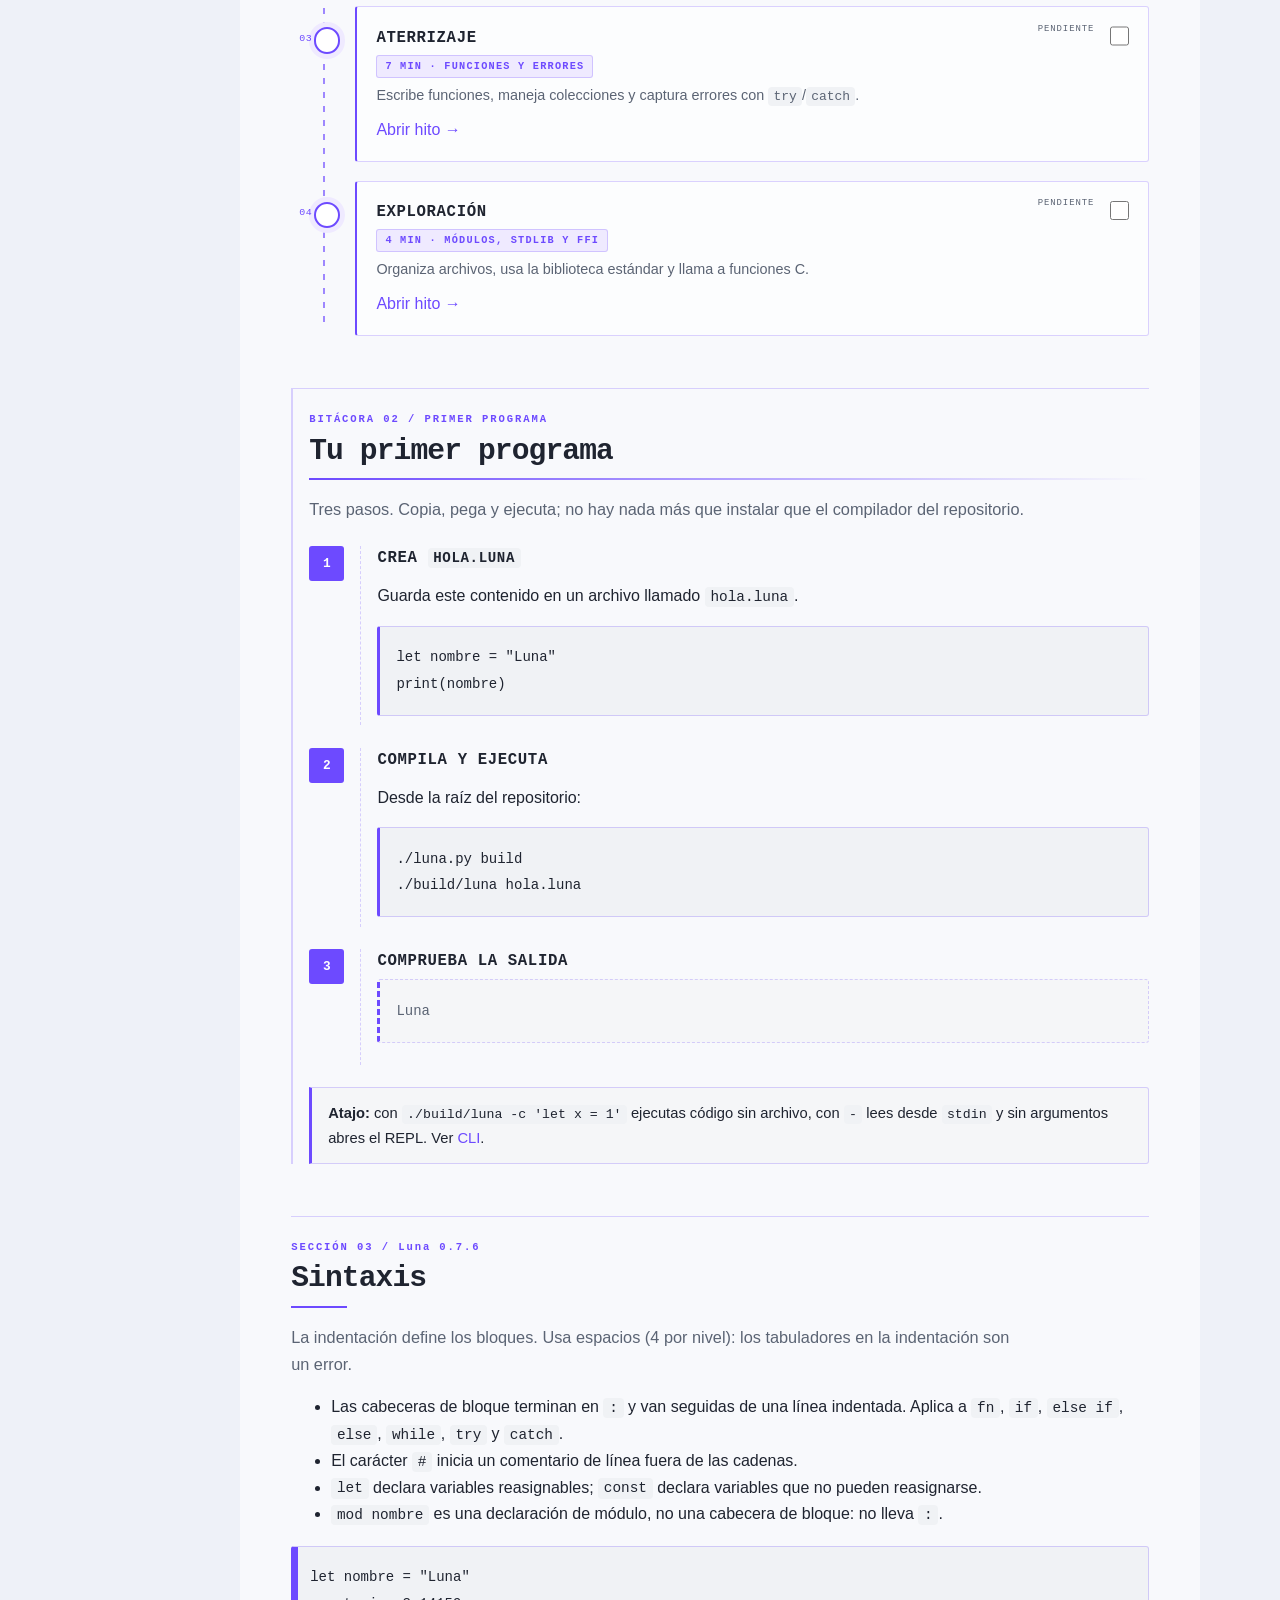
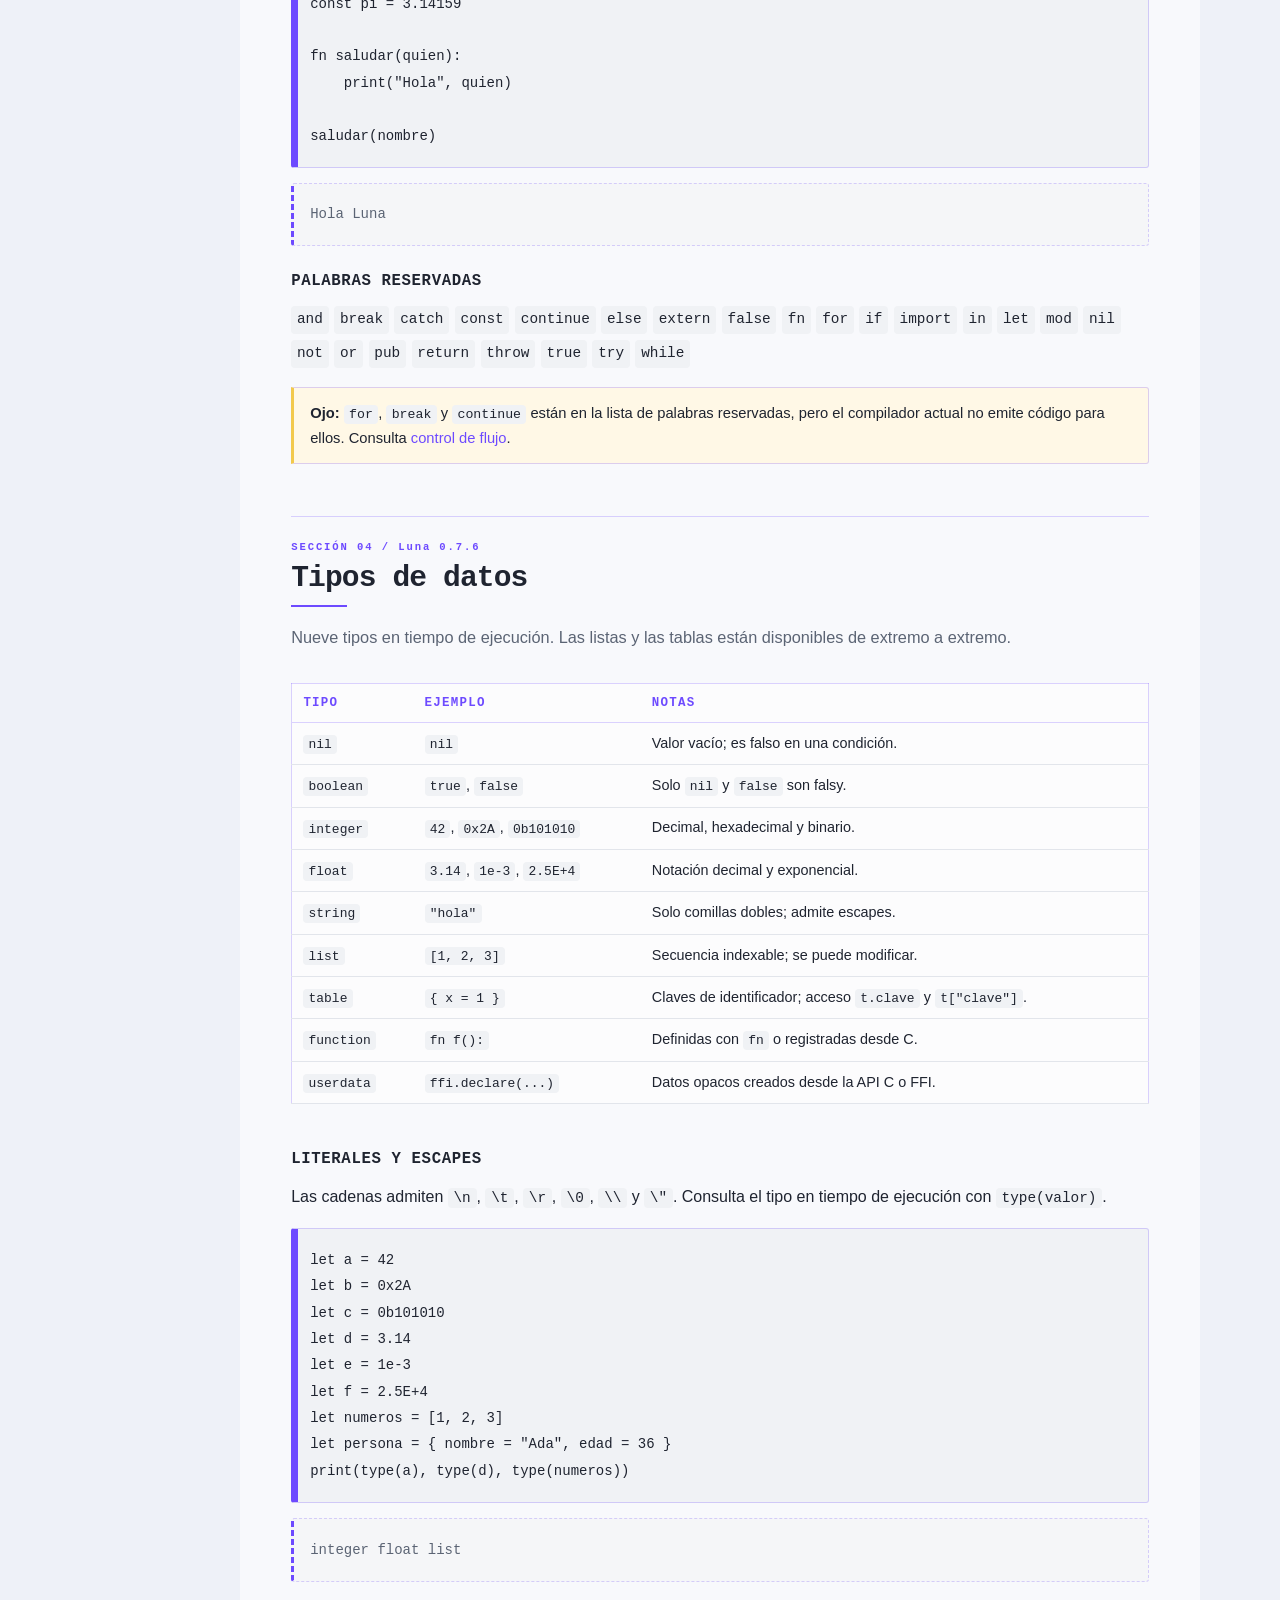
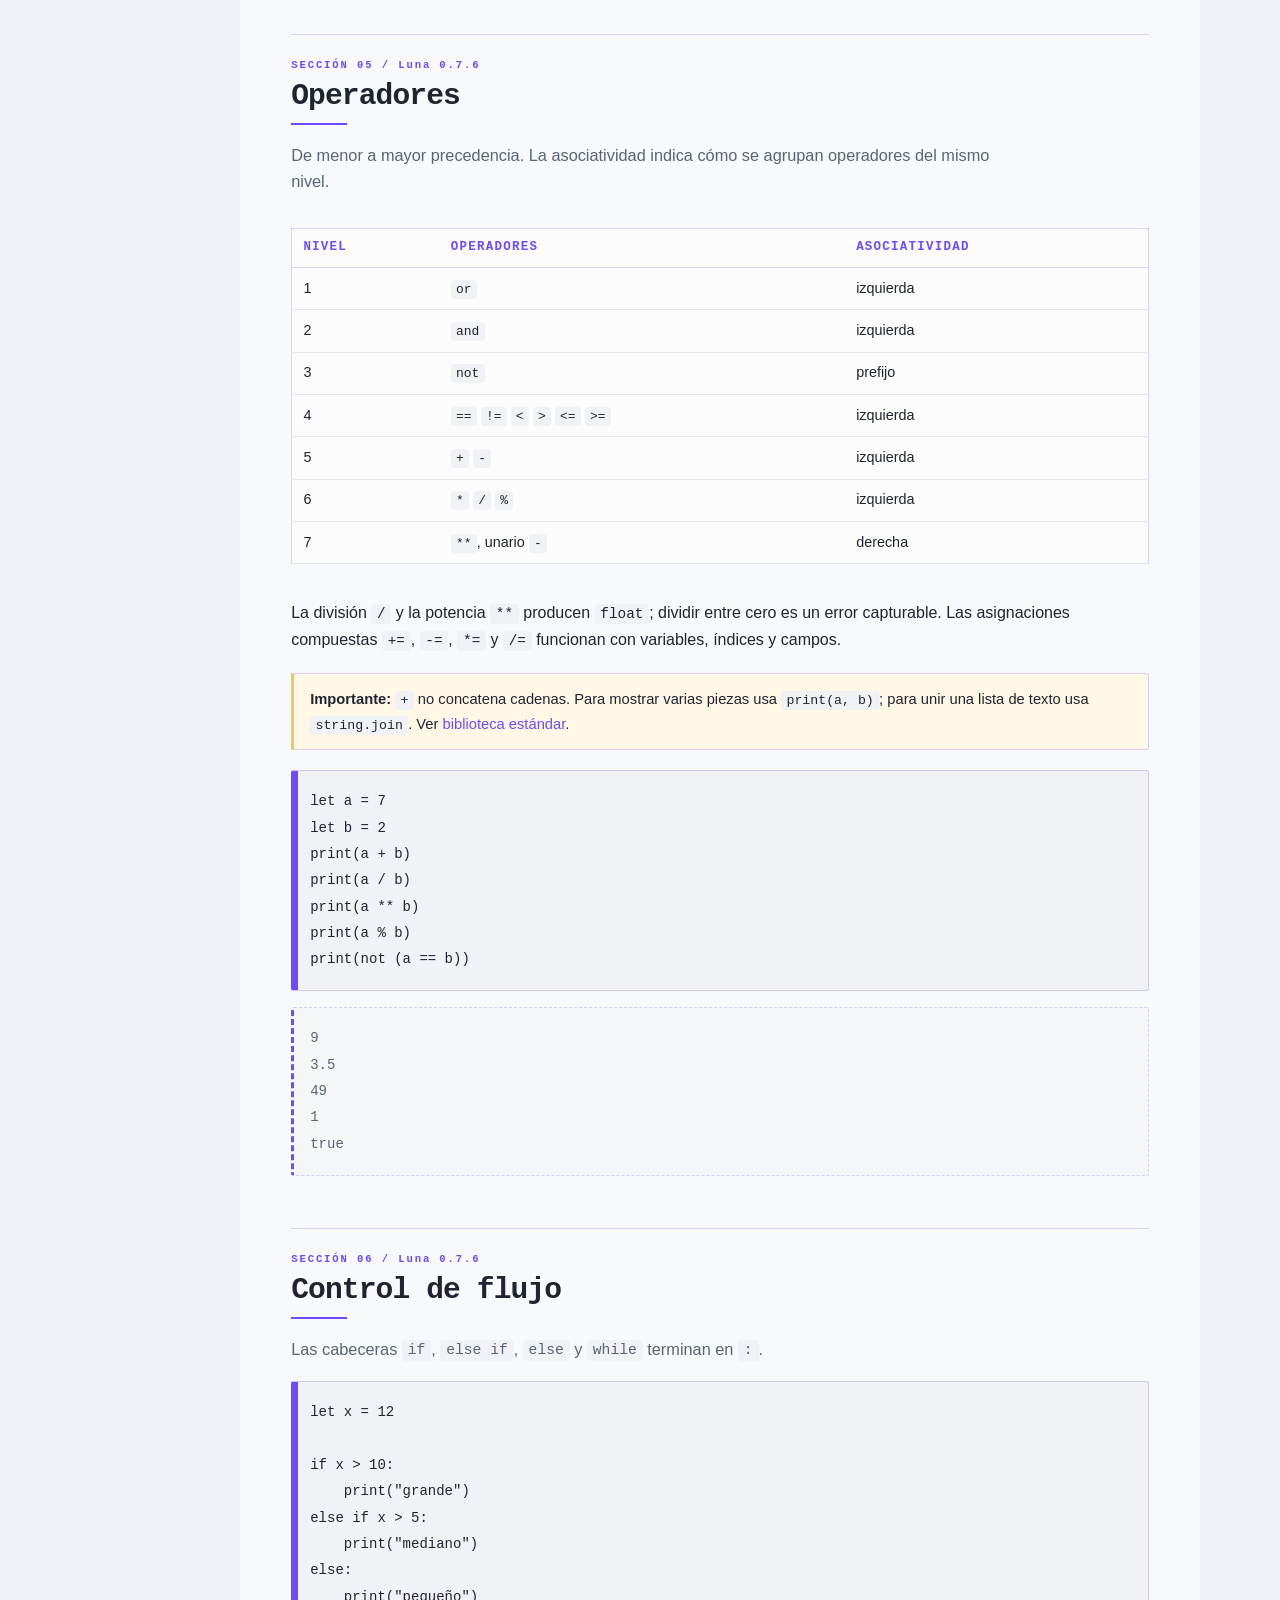
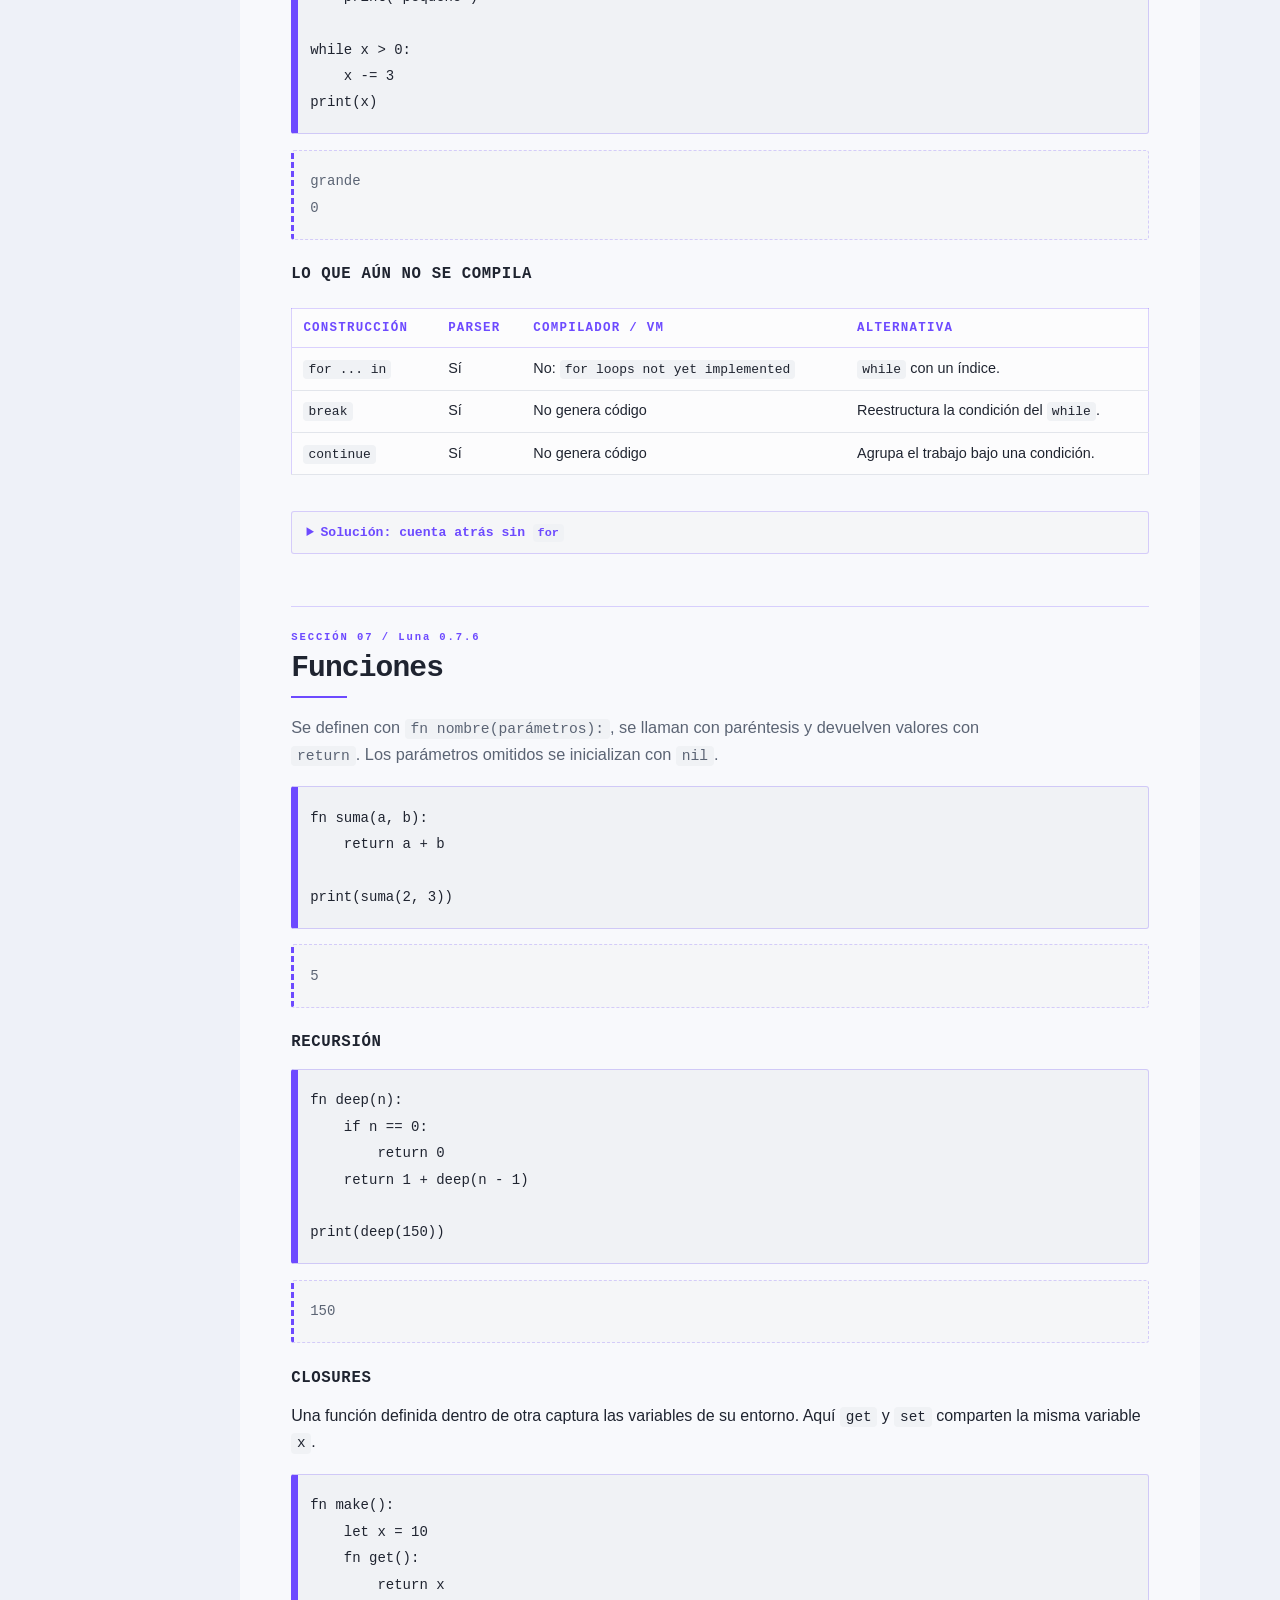
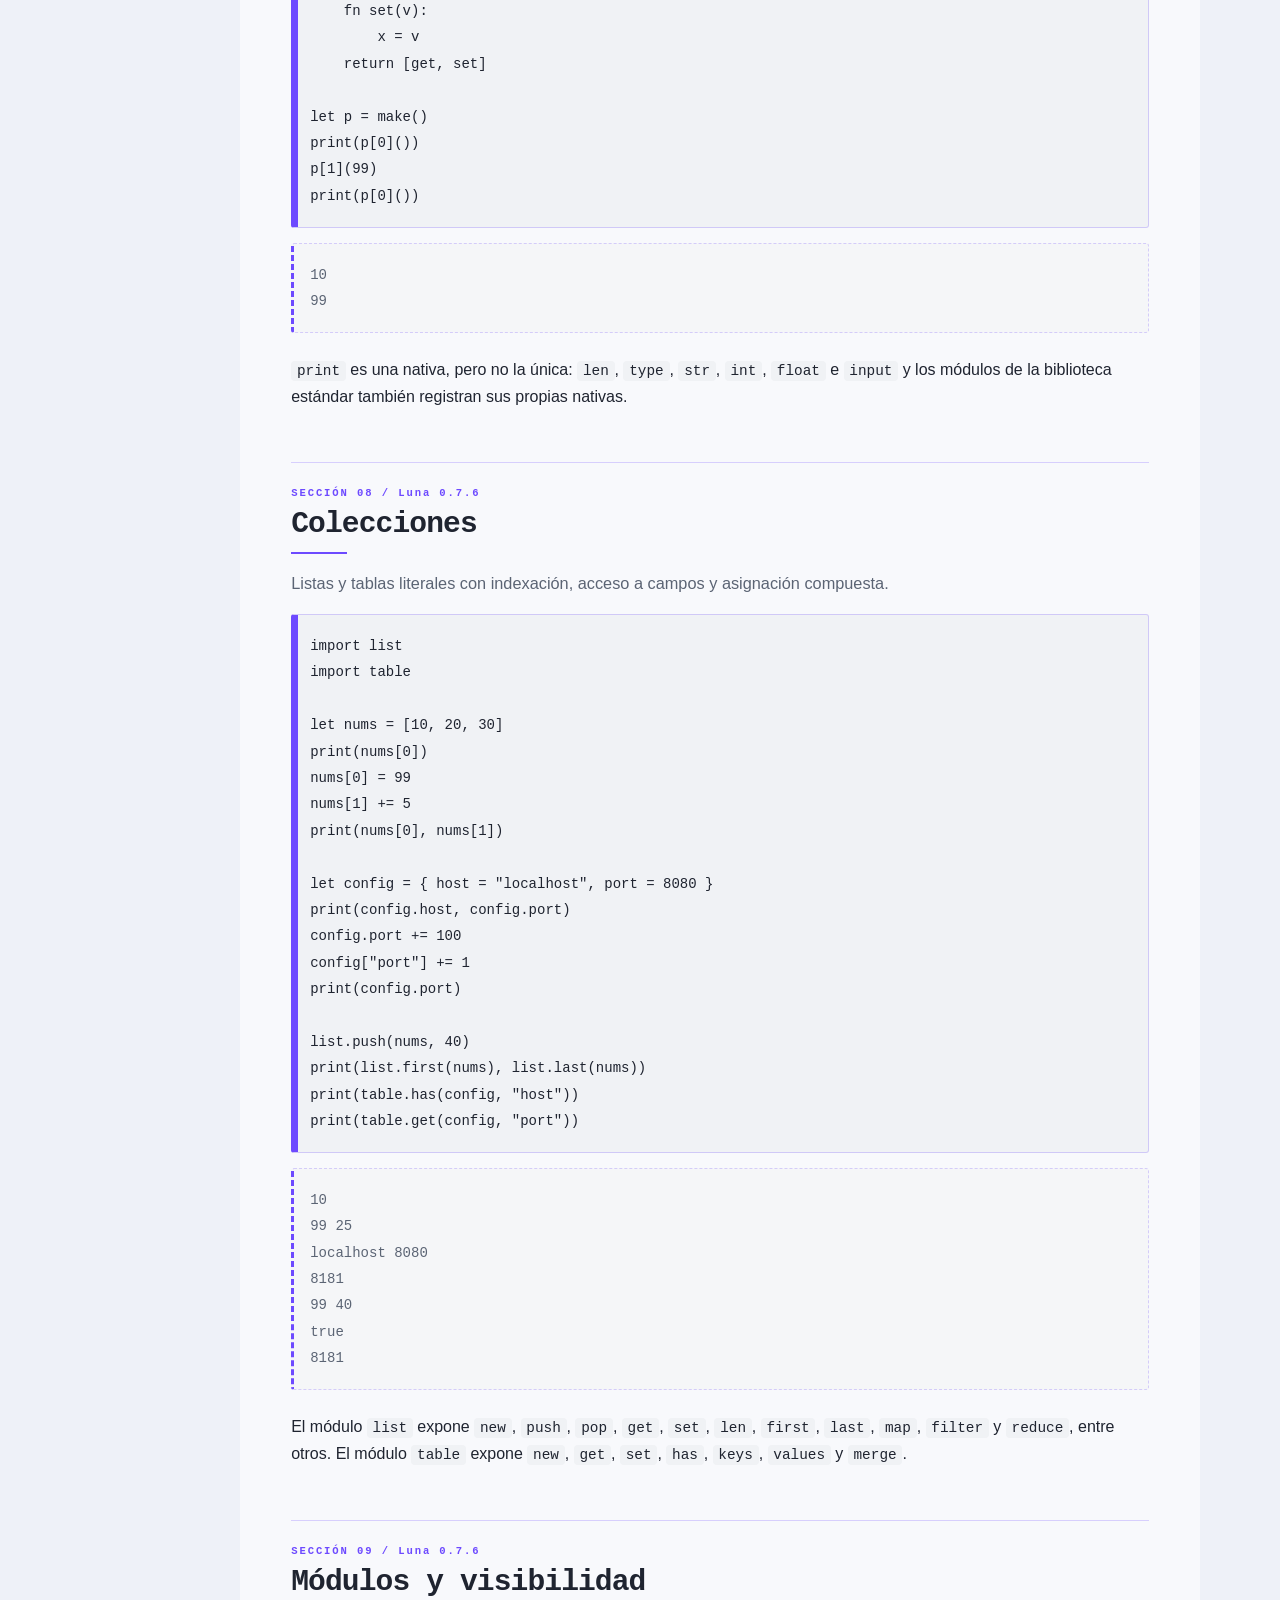
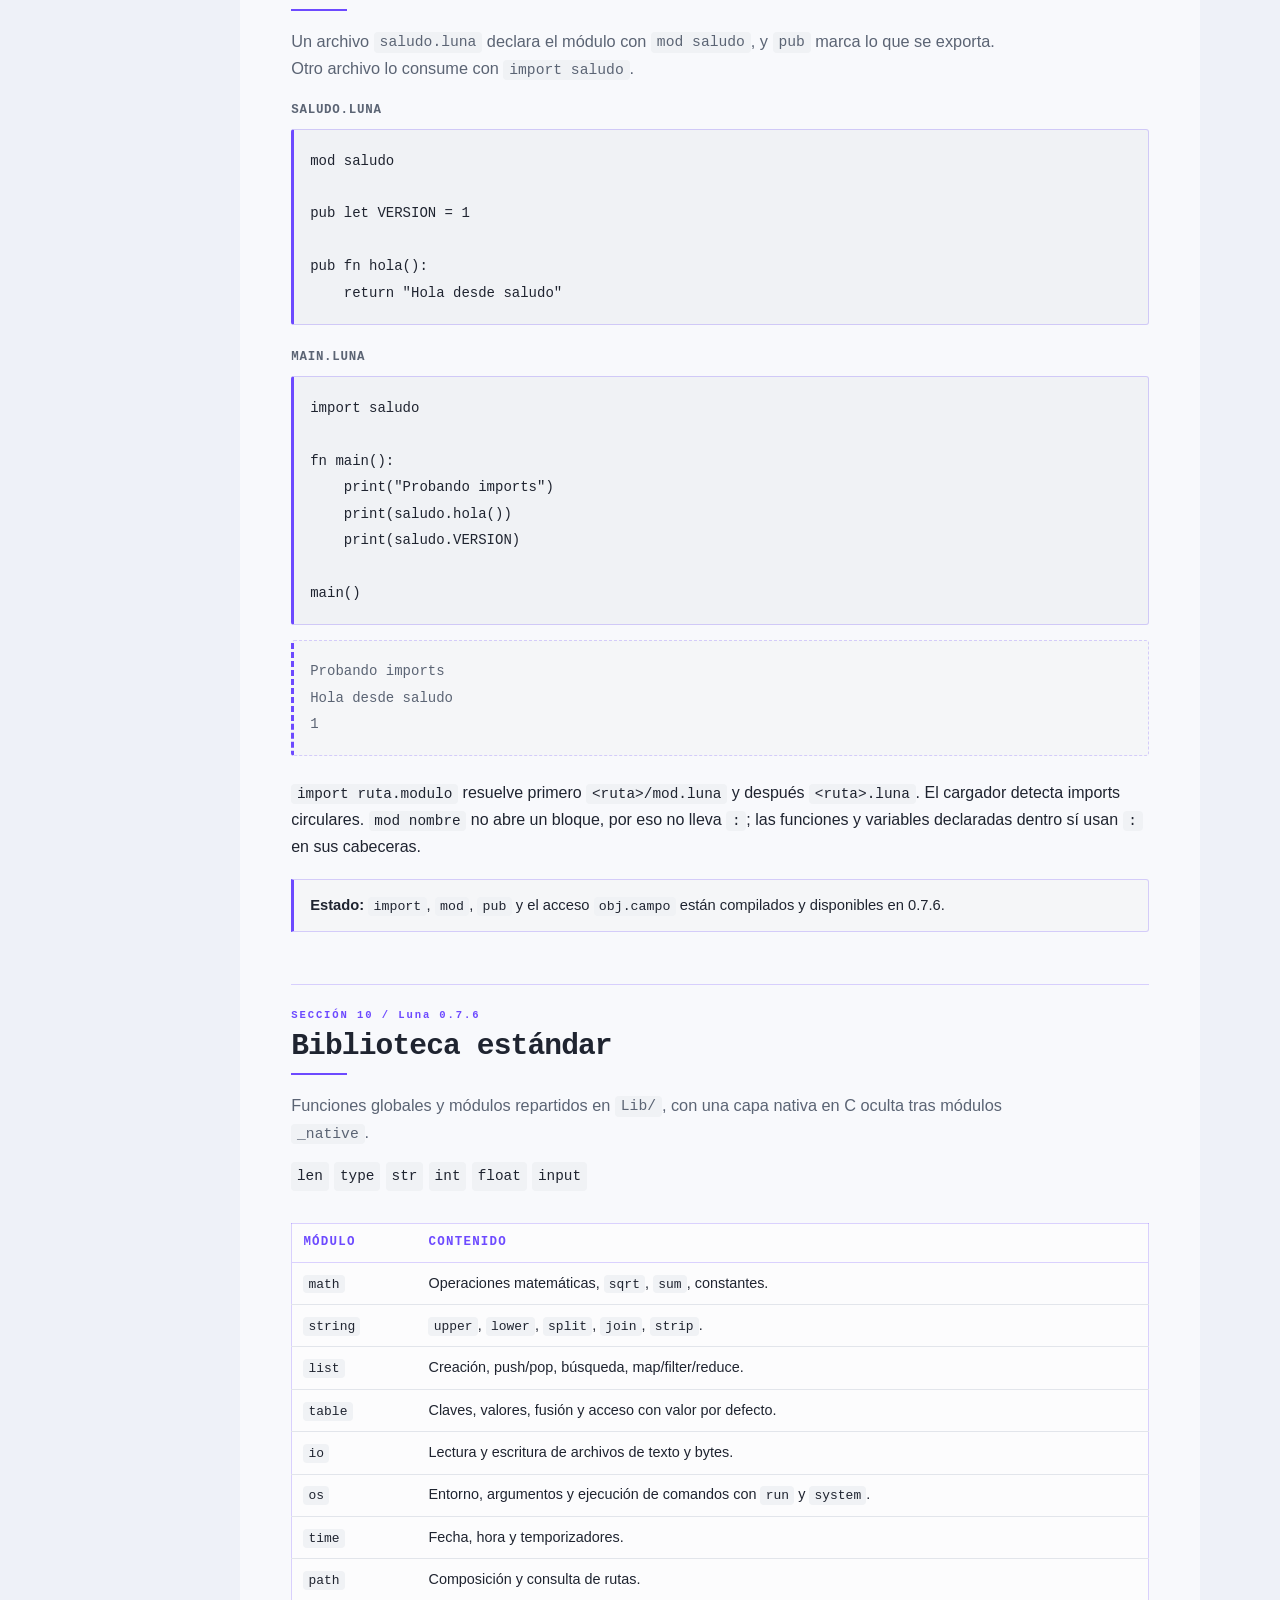
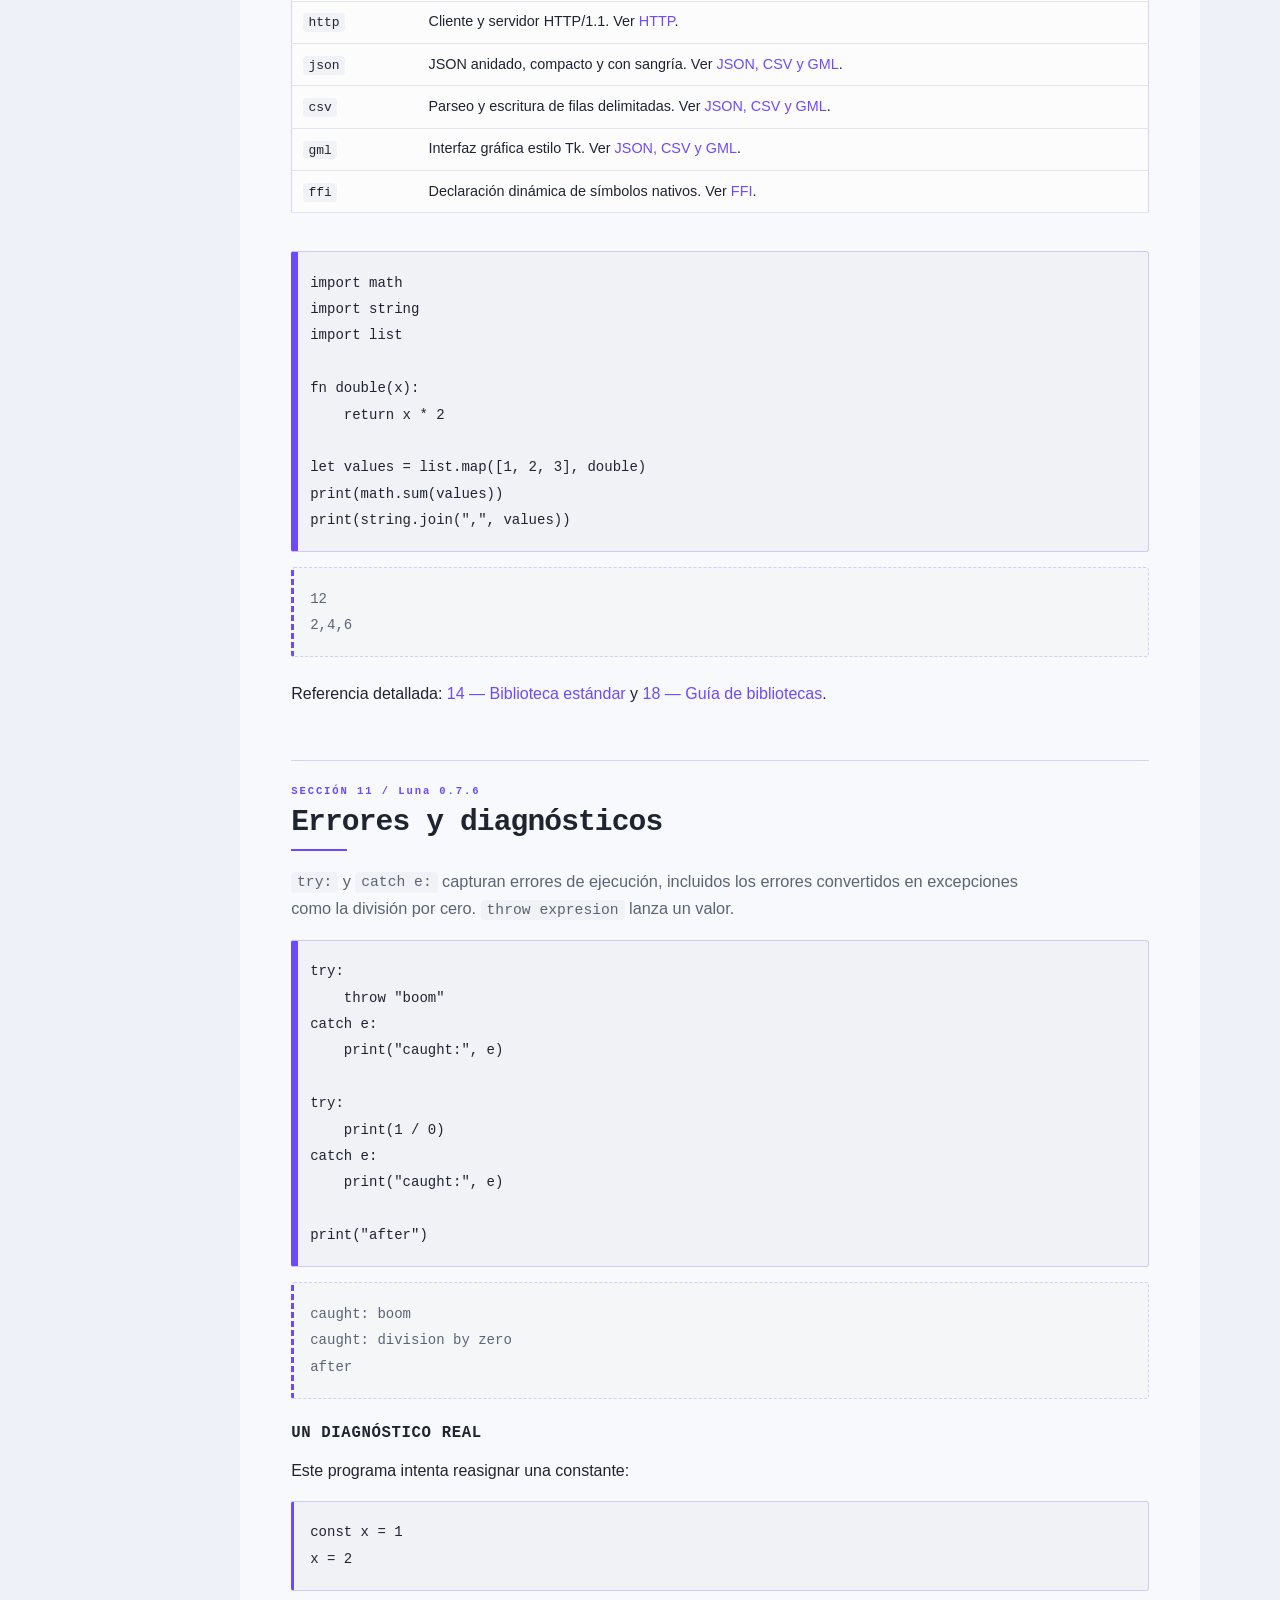
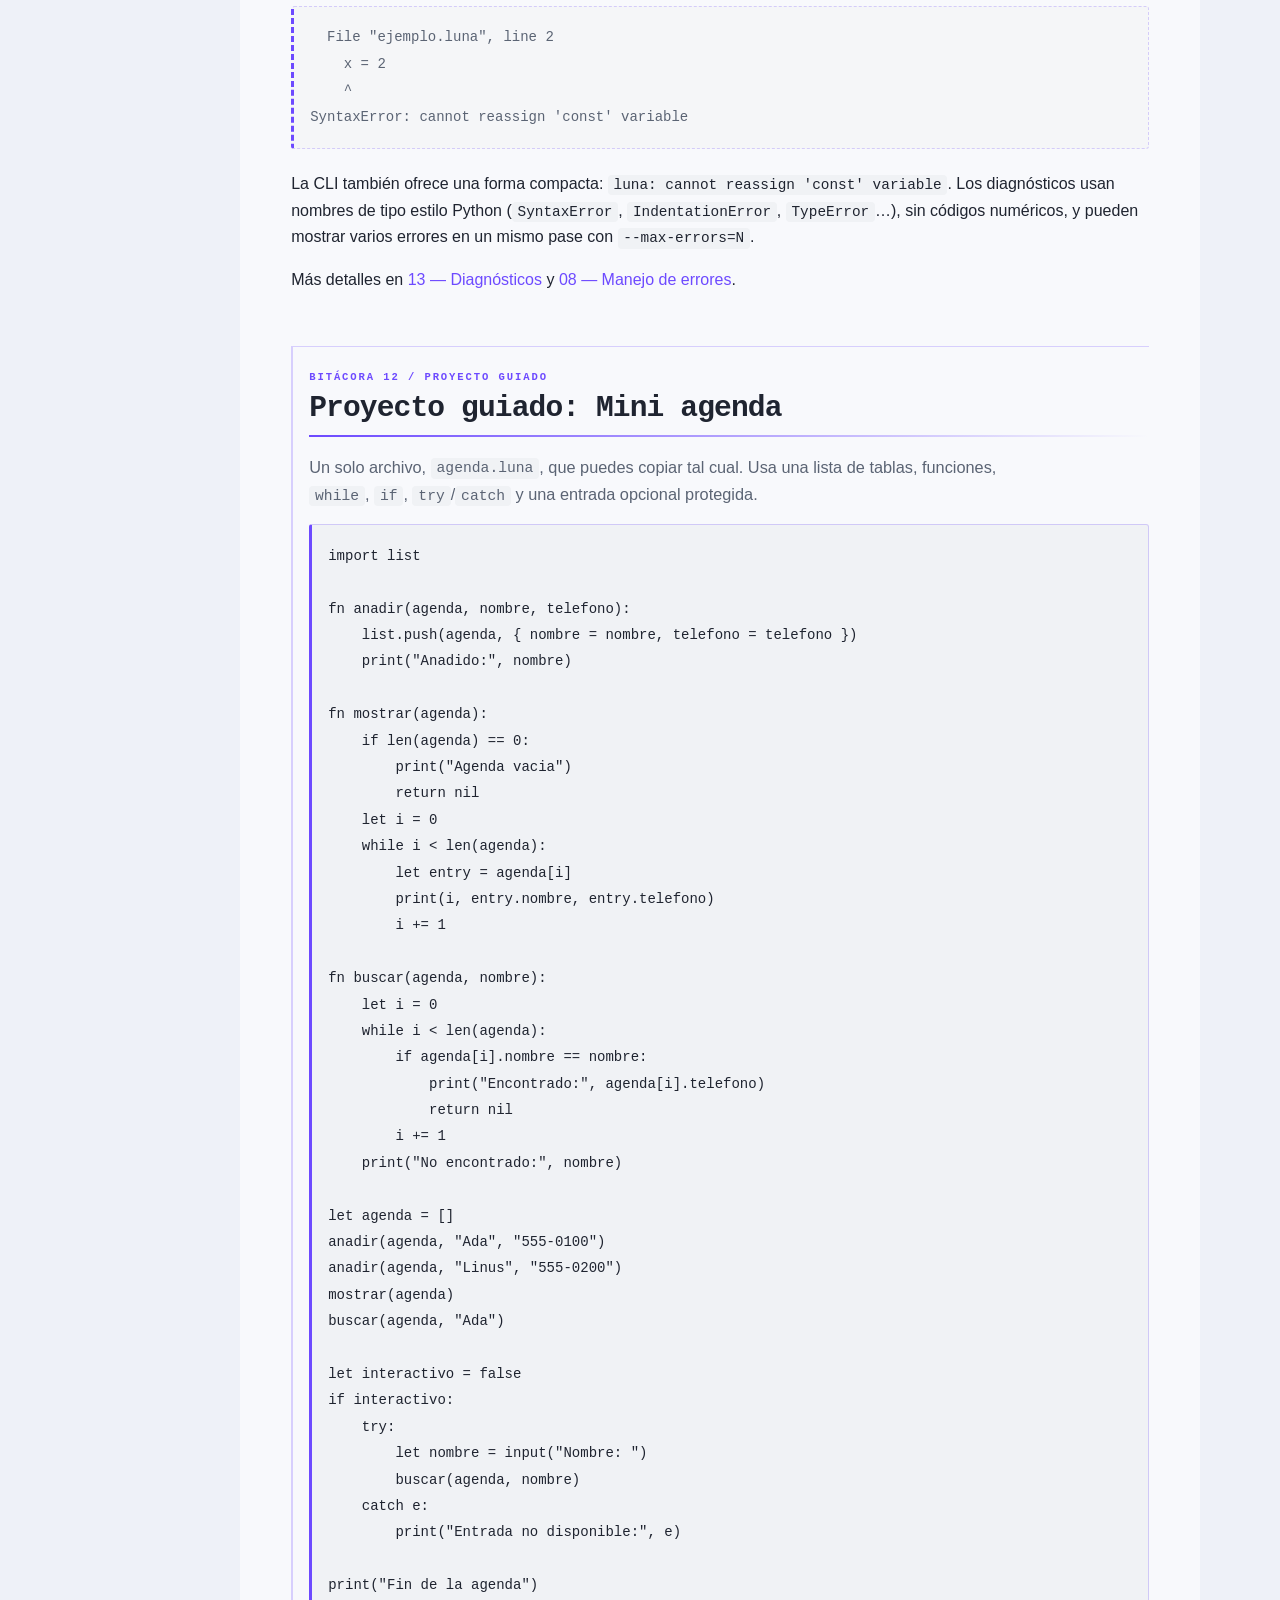
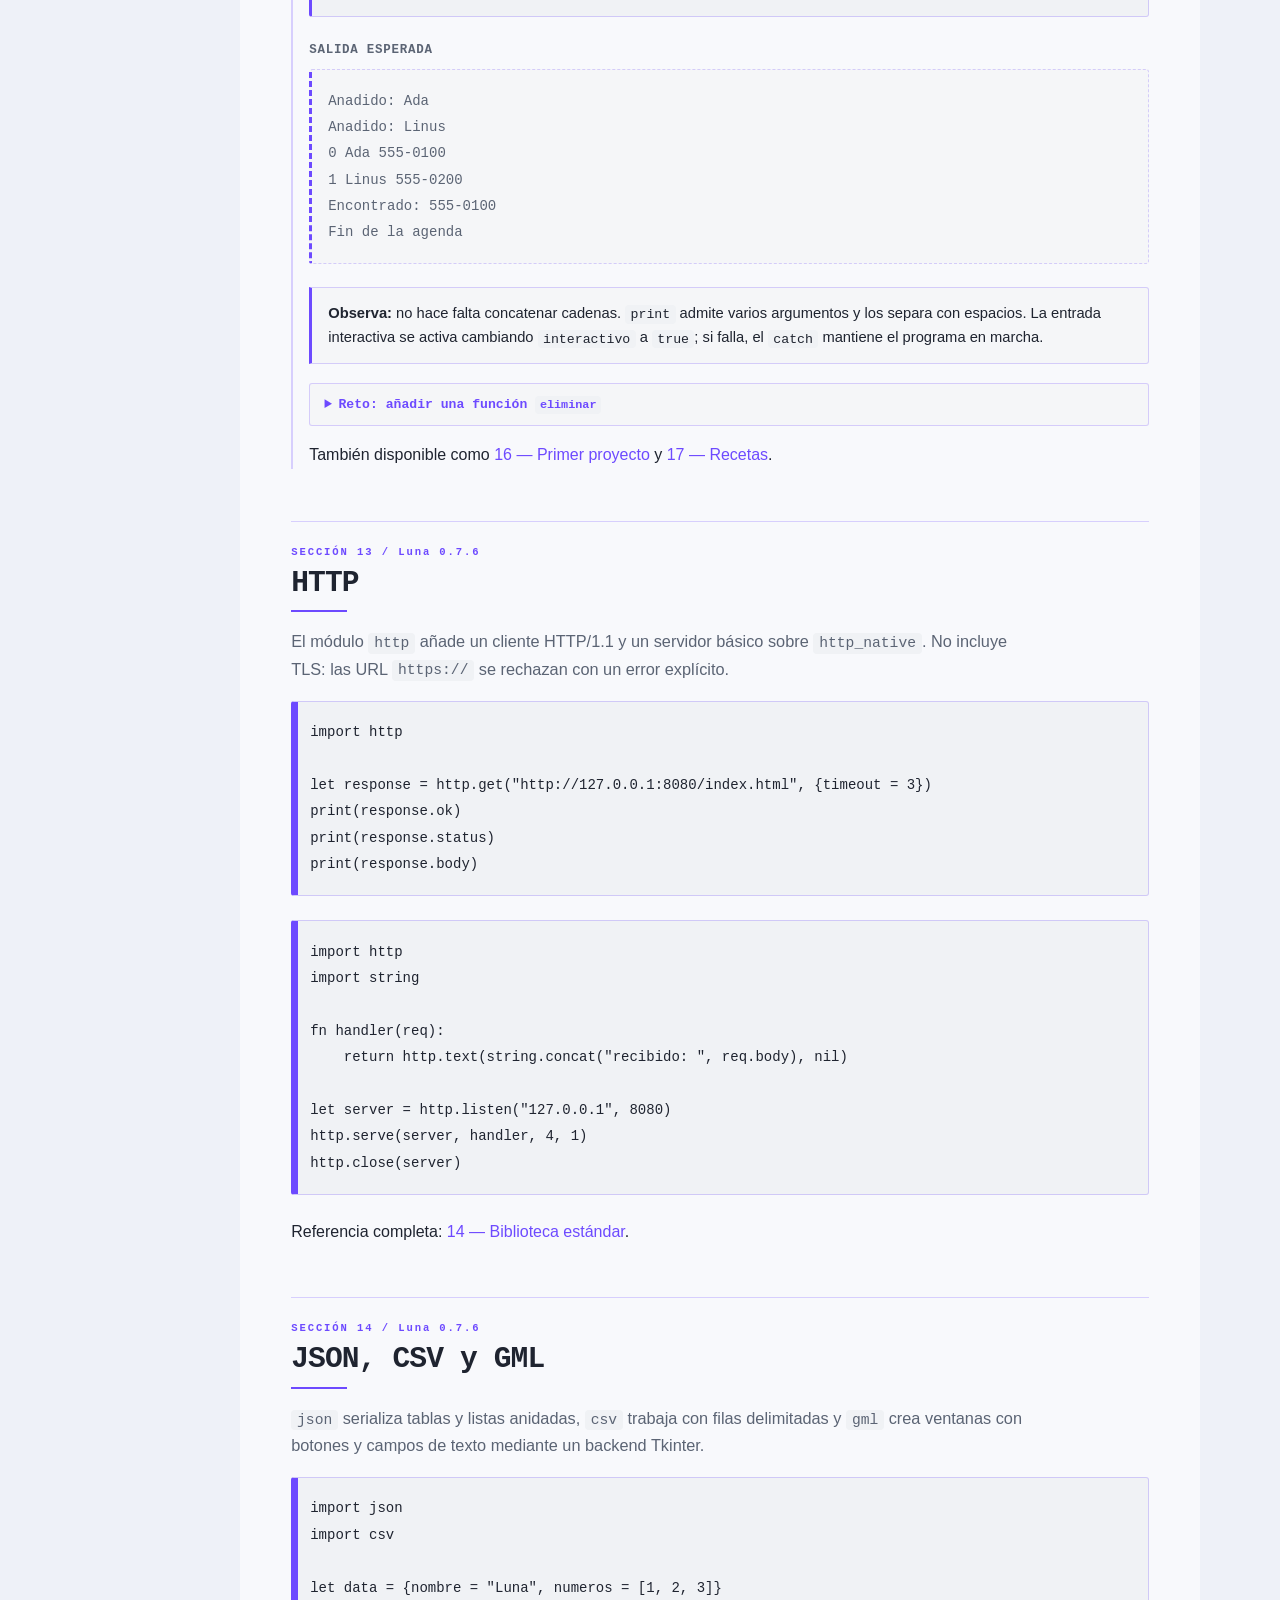
==== commit e1b64663: "feat: ejecutar comandos del sistema con os.run y os.system" ====
--- a/docs/Web/index.html
+++ b/docs/Web/index.html
@@ -427,7 +427,7 @@
               <tr><td><code>list</code></td><td>Creación, push/pop, búsqueda, map/filter/reduce.</td></tr>
               <tr><td><code>table</code></td><td>Claves, valores, fusión y acceso con valor por defecto.</td></tr>
               <tr><td><code>io</code></td><td>Lectura y escritura de archivos de texto y bytes.</td></tr>
-              <tr><td><code>os</code></td><td>Entorno, argumentos y operaciones del sistema.</td></tr>
+              <tr><td><code>os</code></td><td>Entorno, argumentos y ejecución de comandos con <code>run</code> y <code>system</code>.</td></tr>
               <tr><td><code>time</code></td><td>Fecha, hora y temporizadores.</td></tr>
               <tr><td><code>path</code></td><td>Composición y consulta de rutas.</td></tr>
               <tr><td><code>http</code></td><td>Cliente y servidor HTTP/1.1. Ver <a href="#http">HTTP</a>.</td></tr>
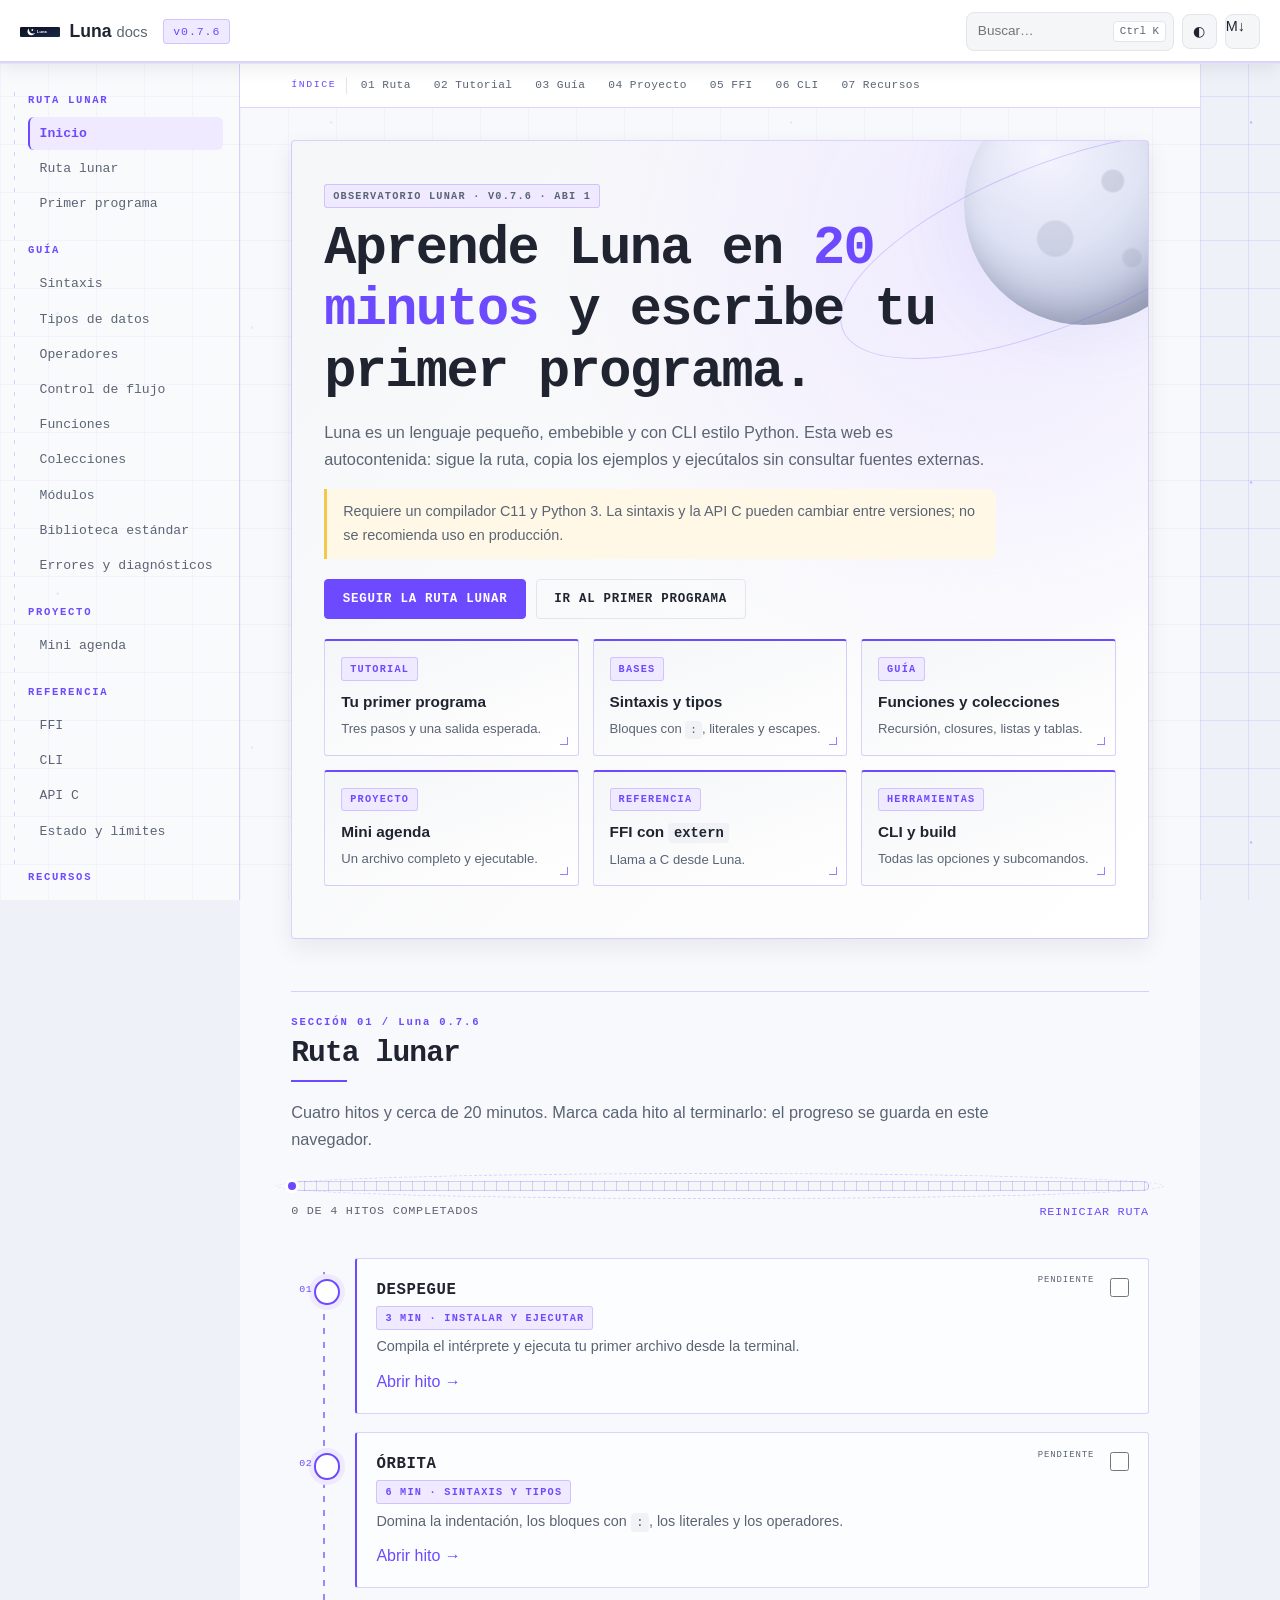
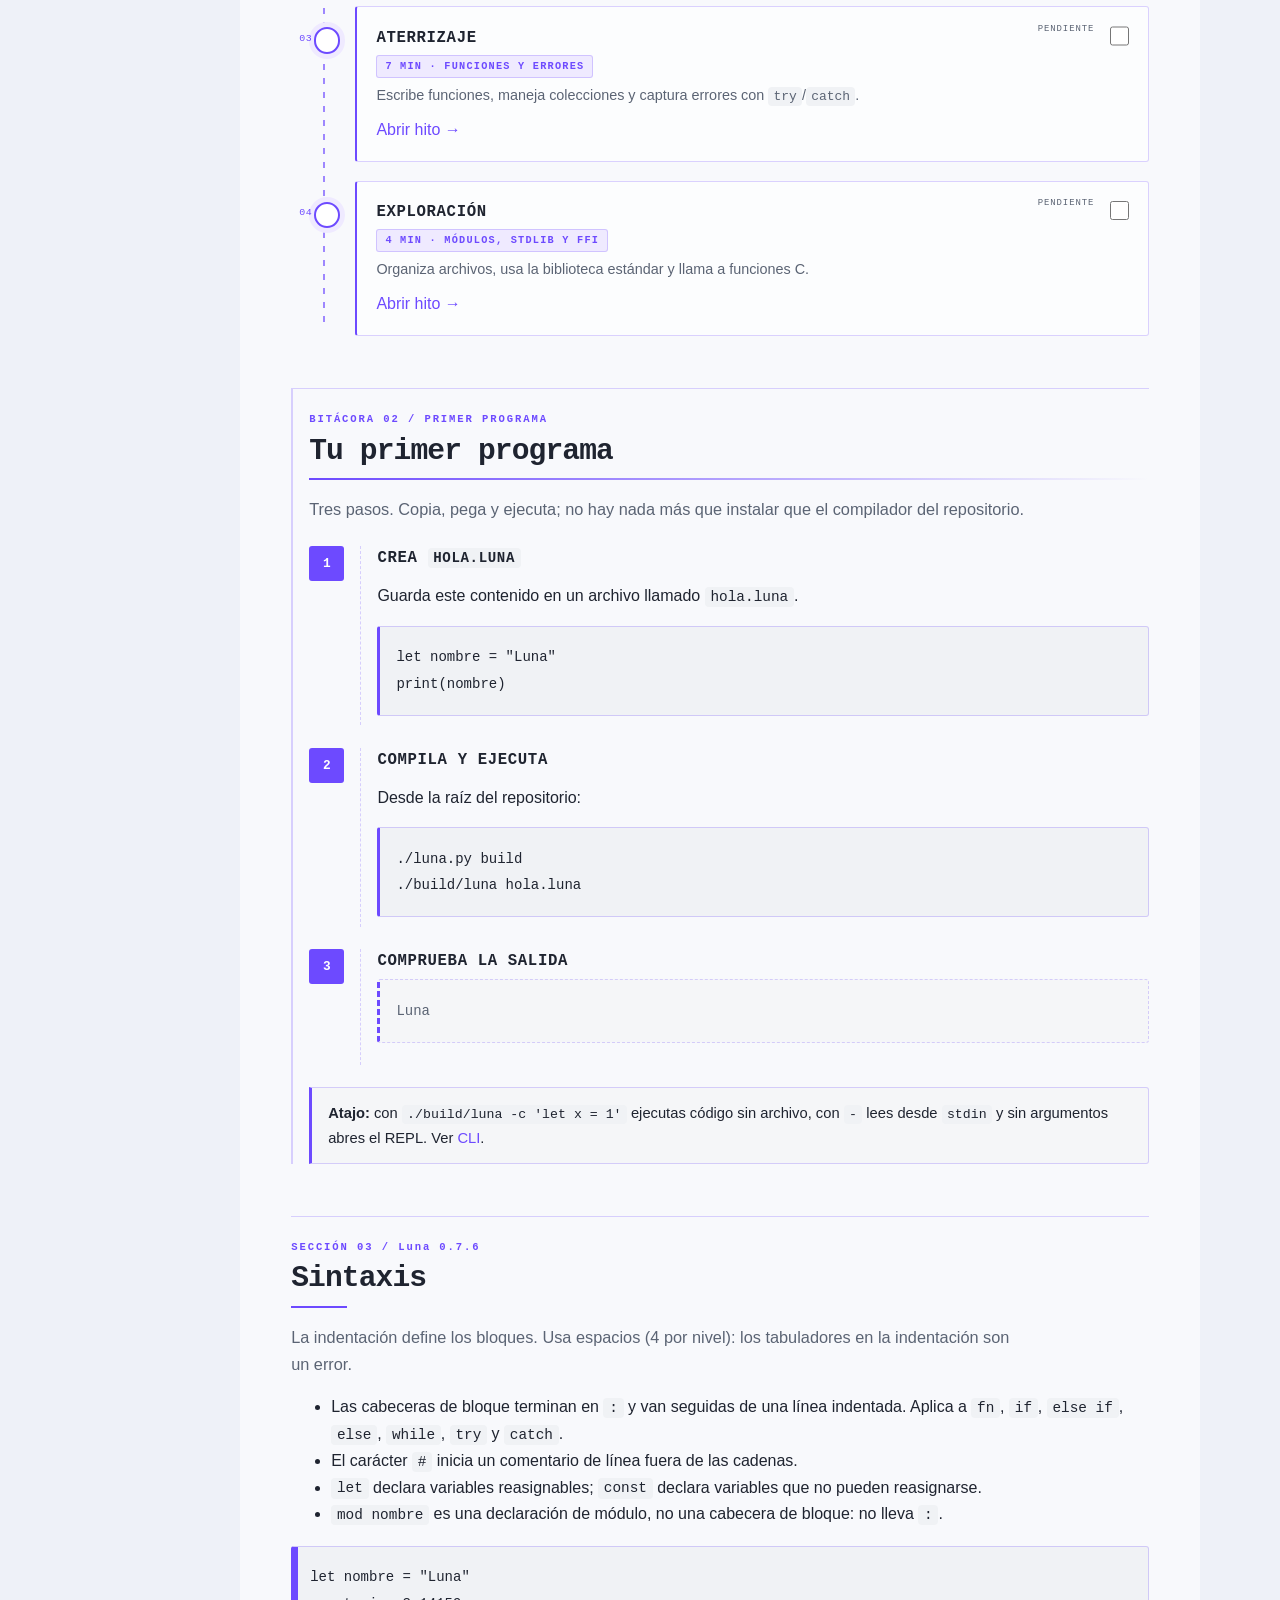
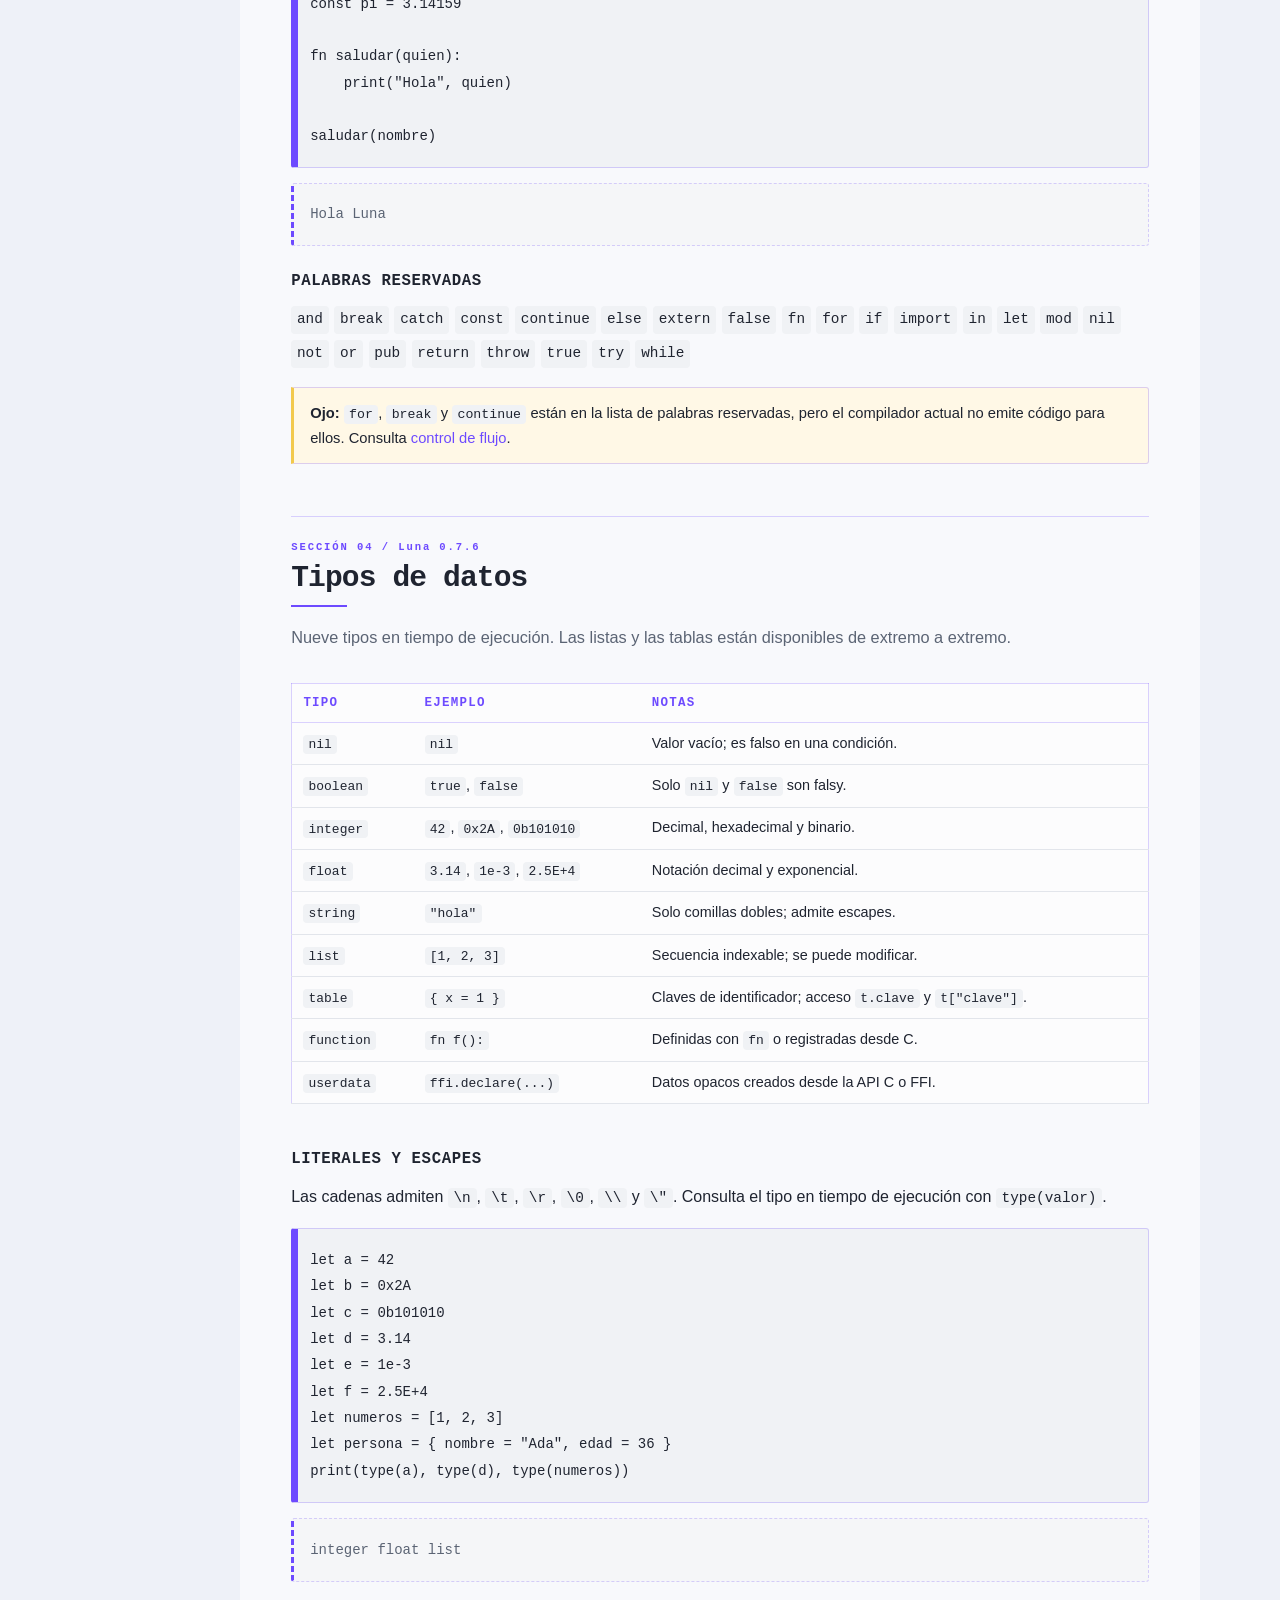
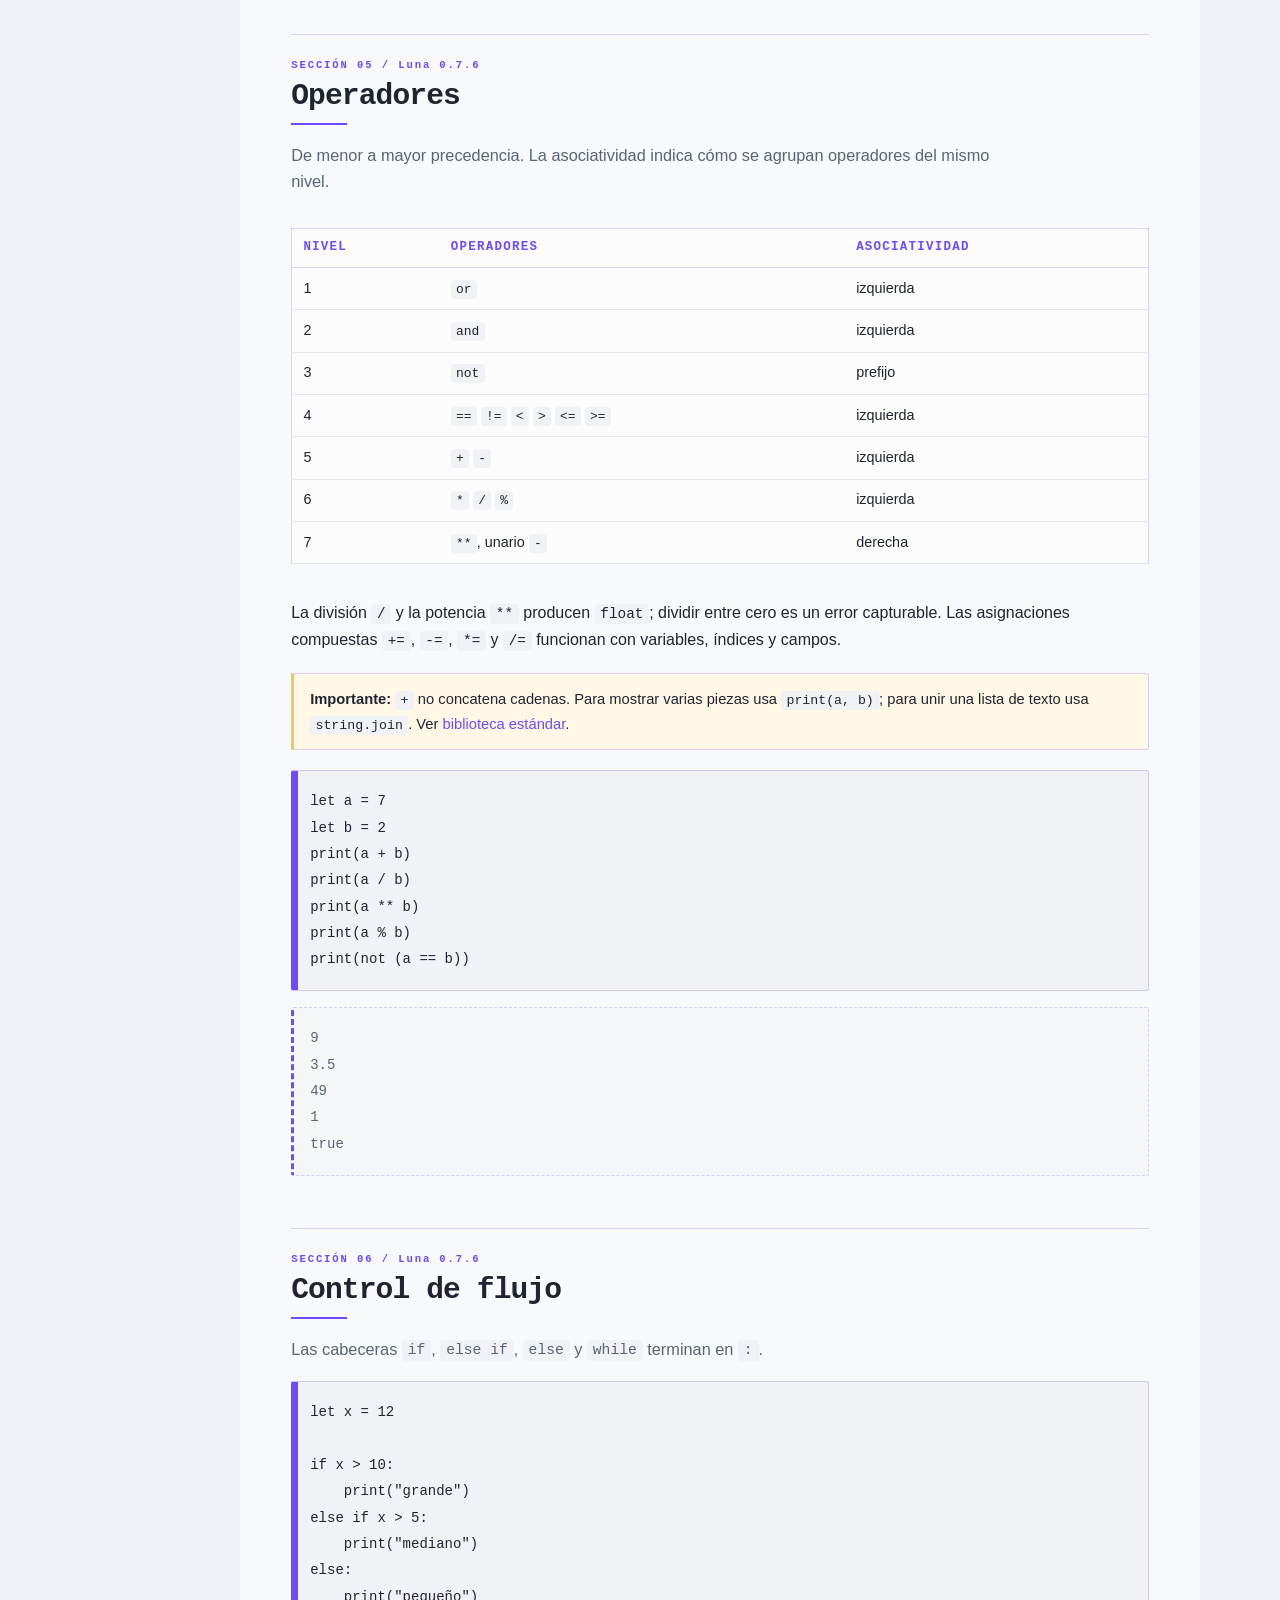
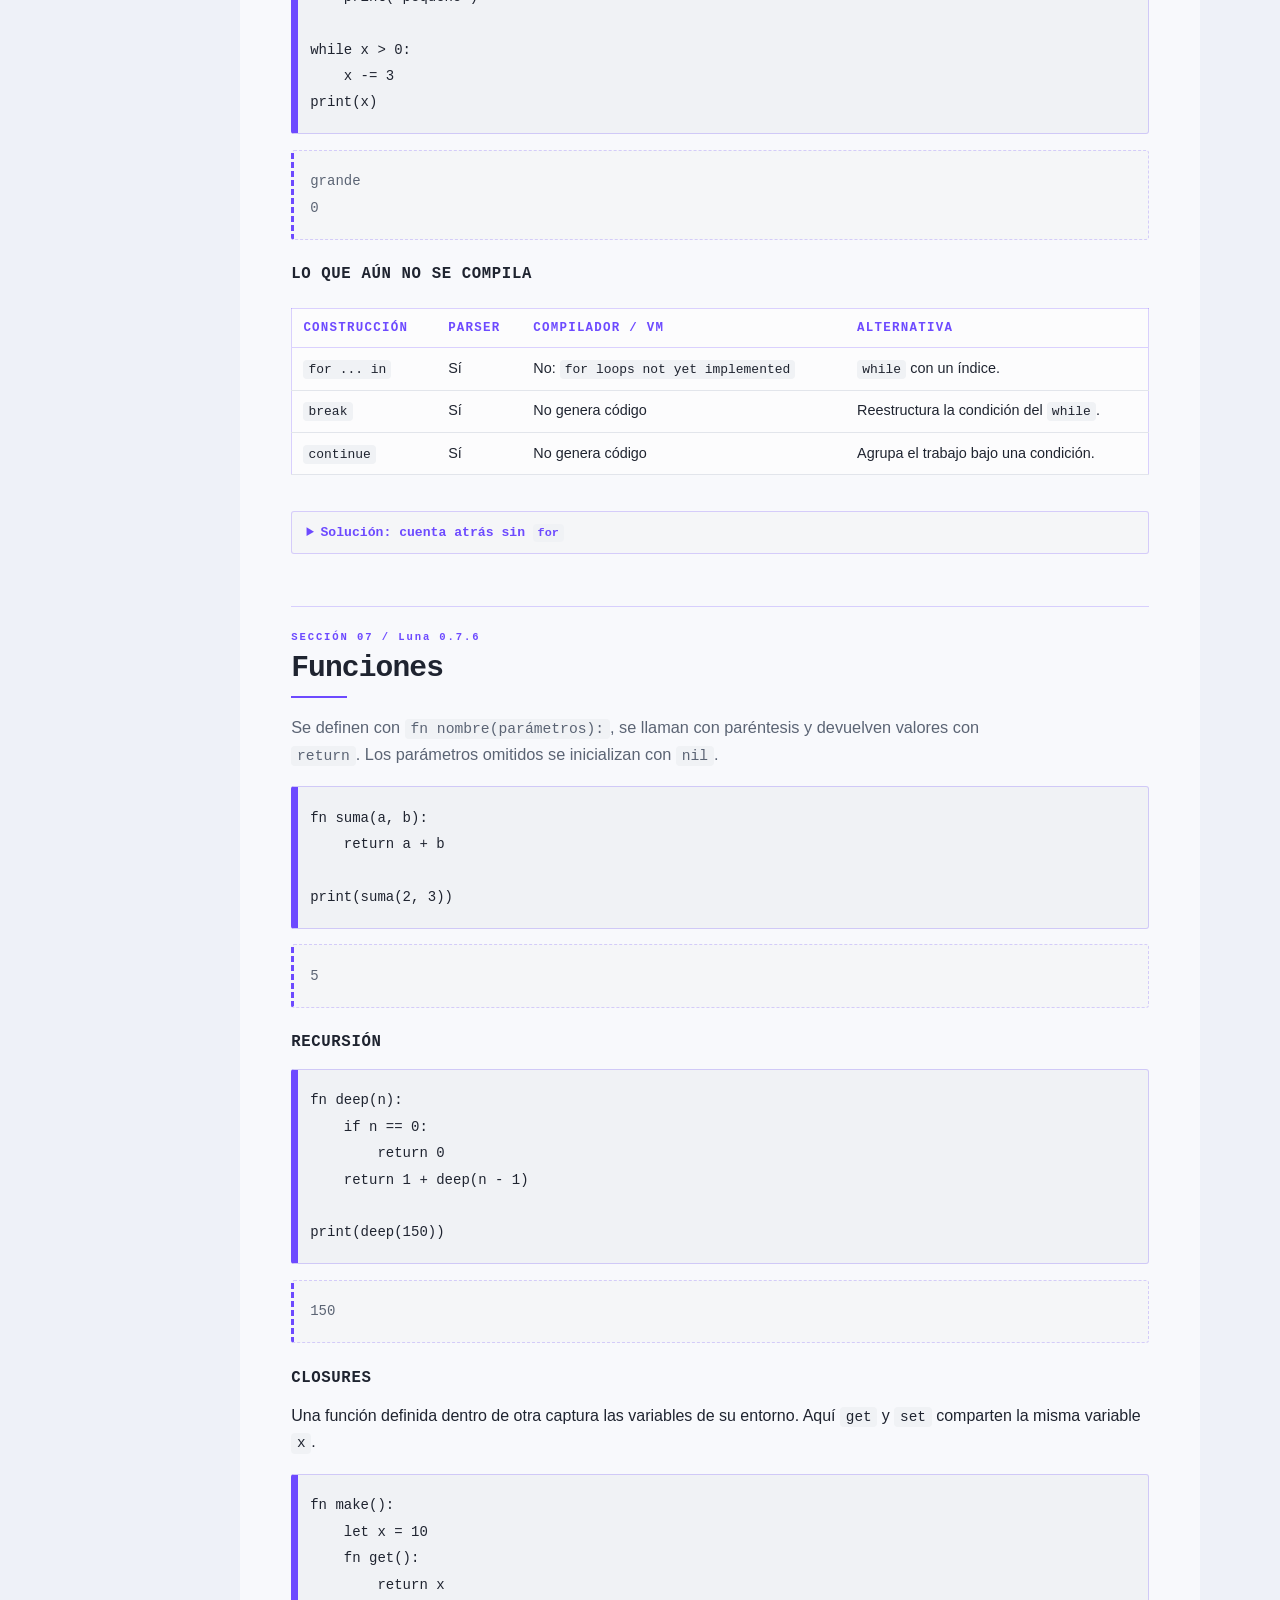
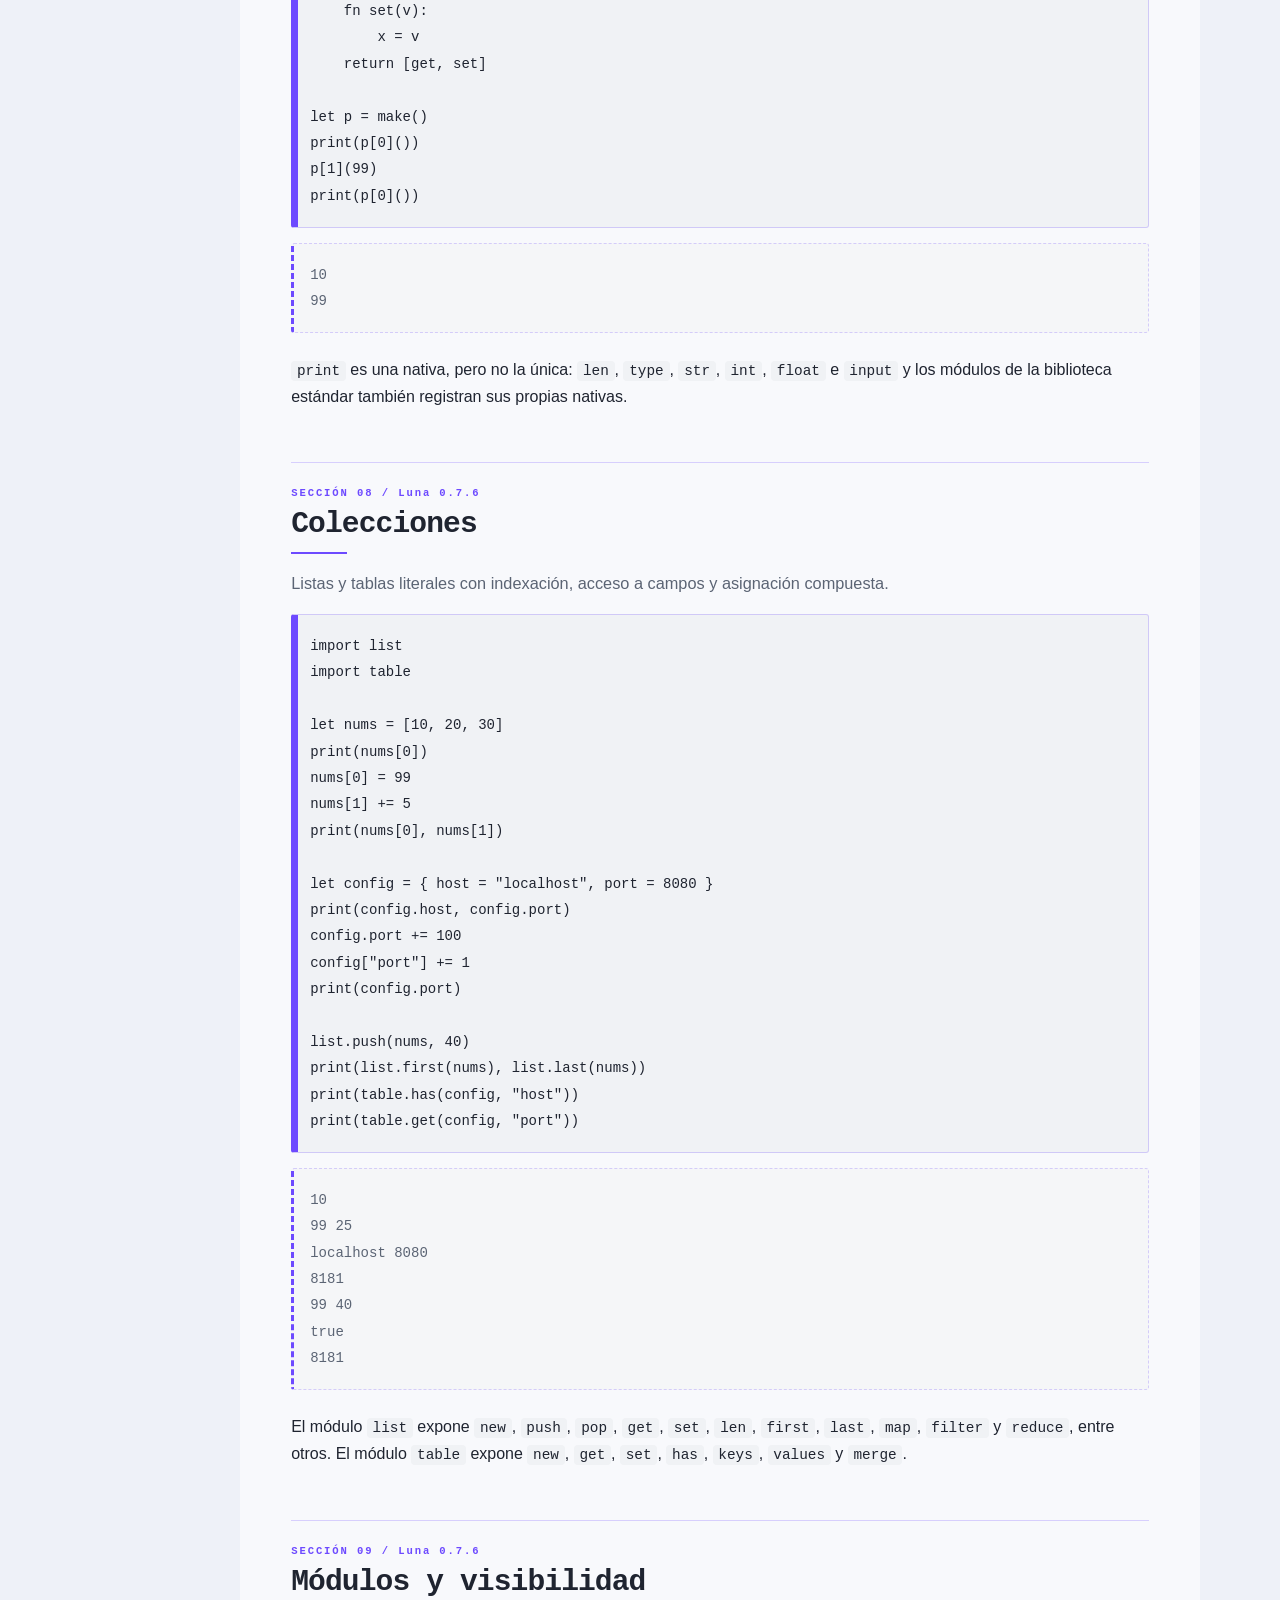
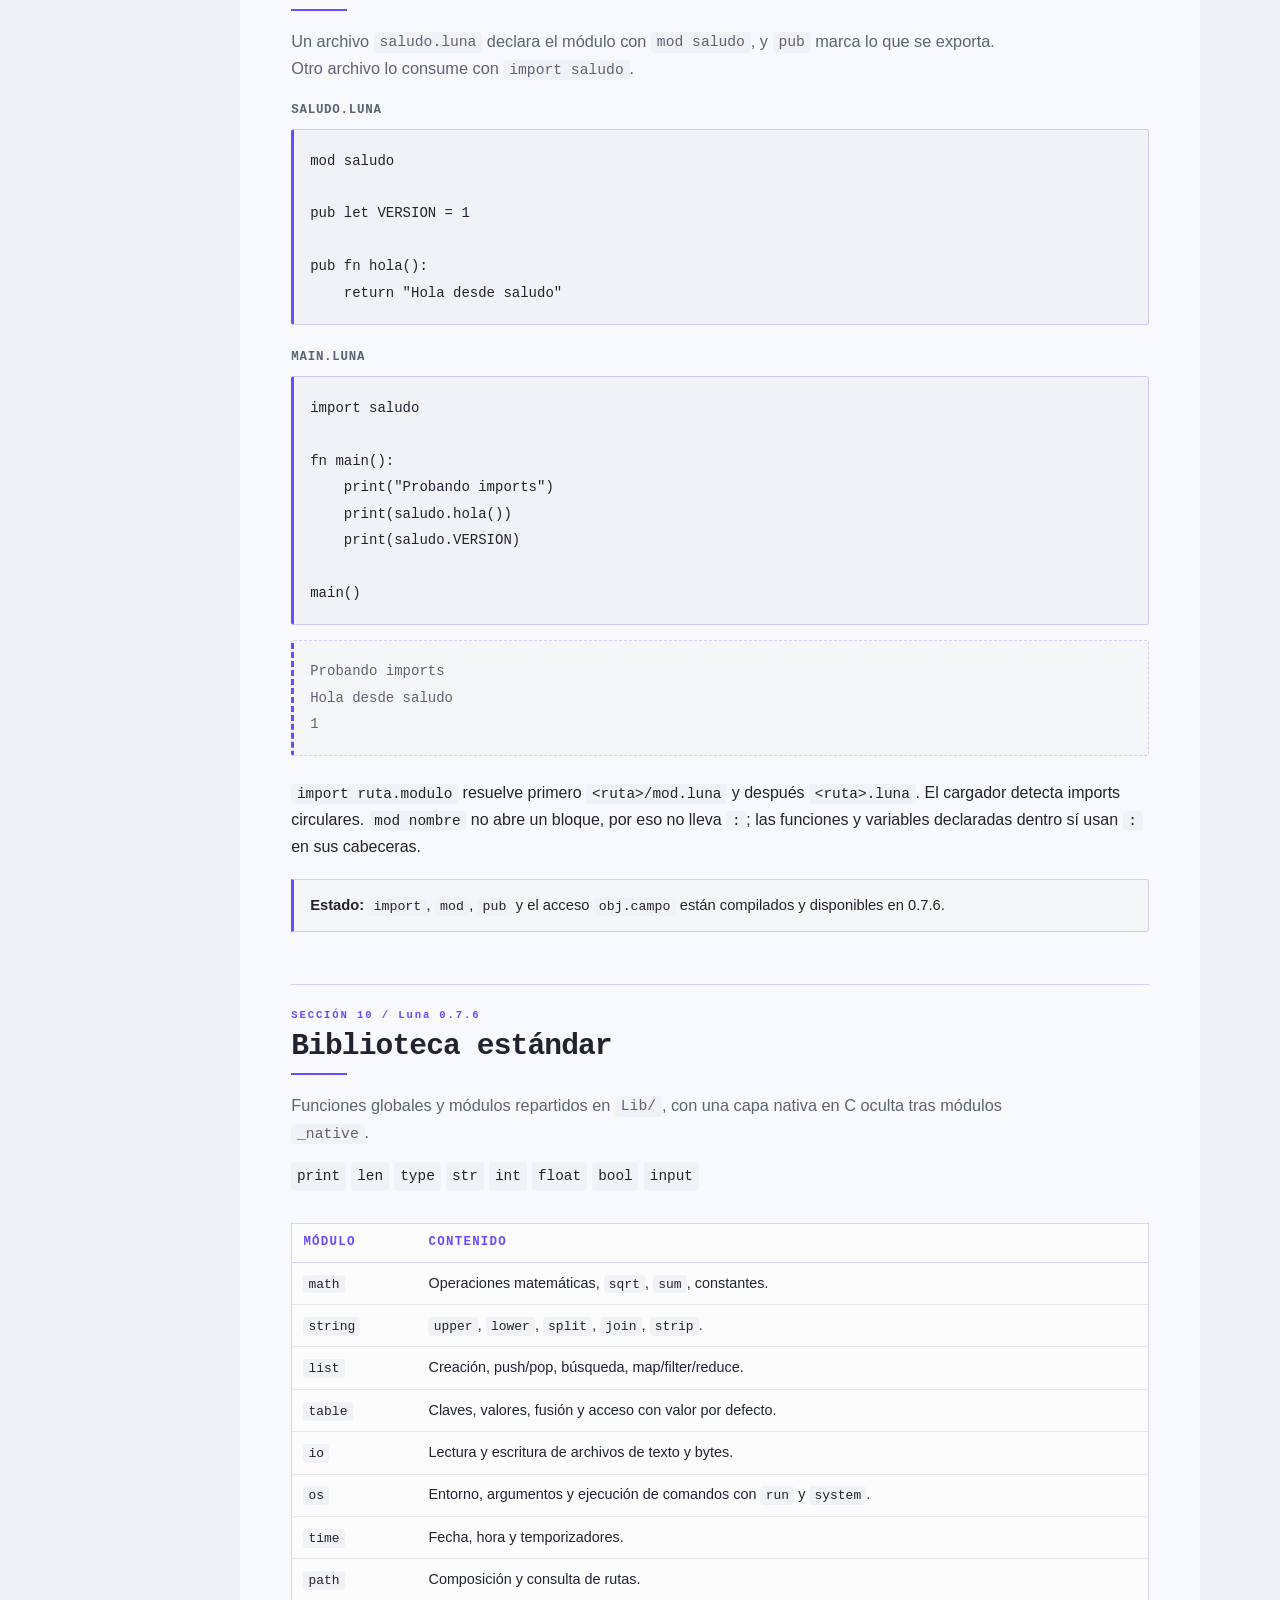
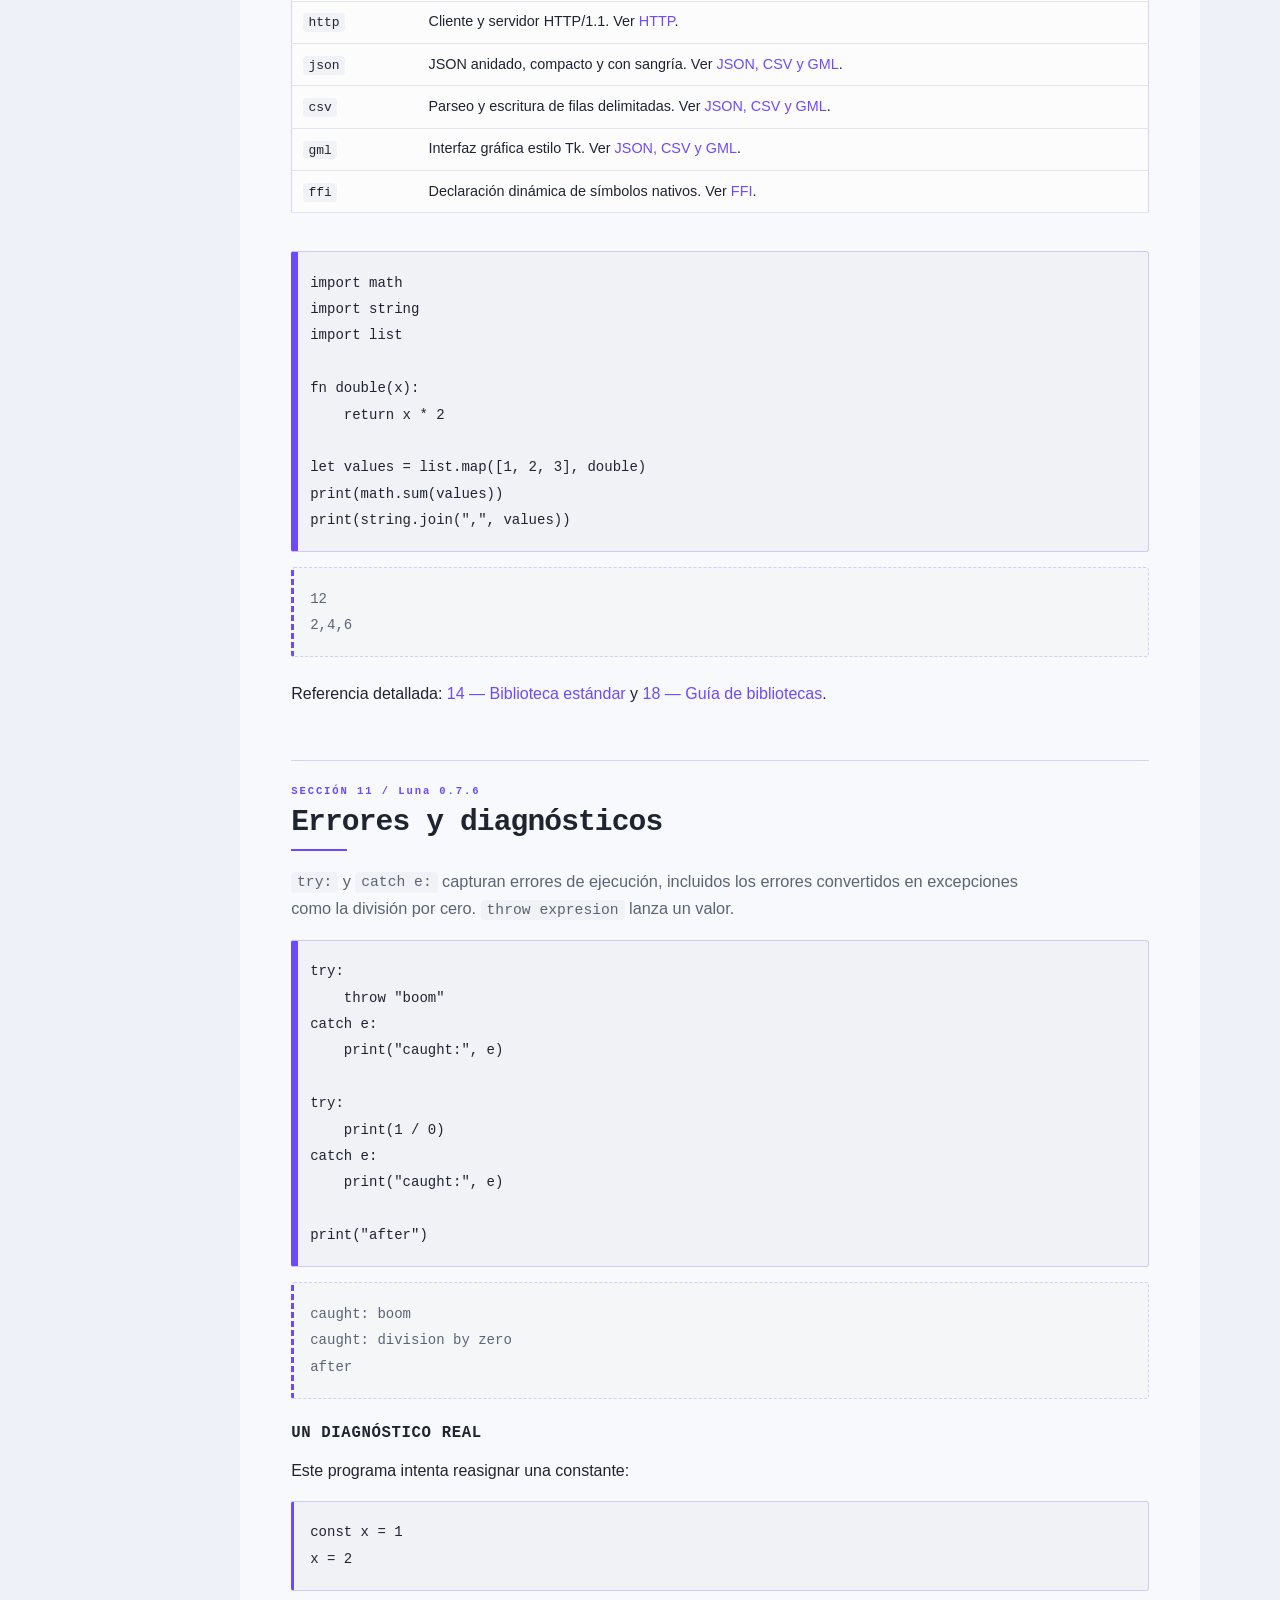
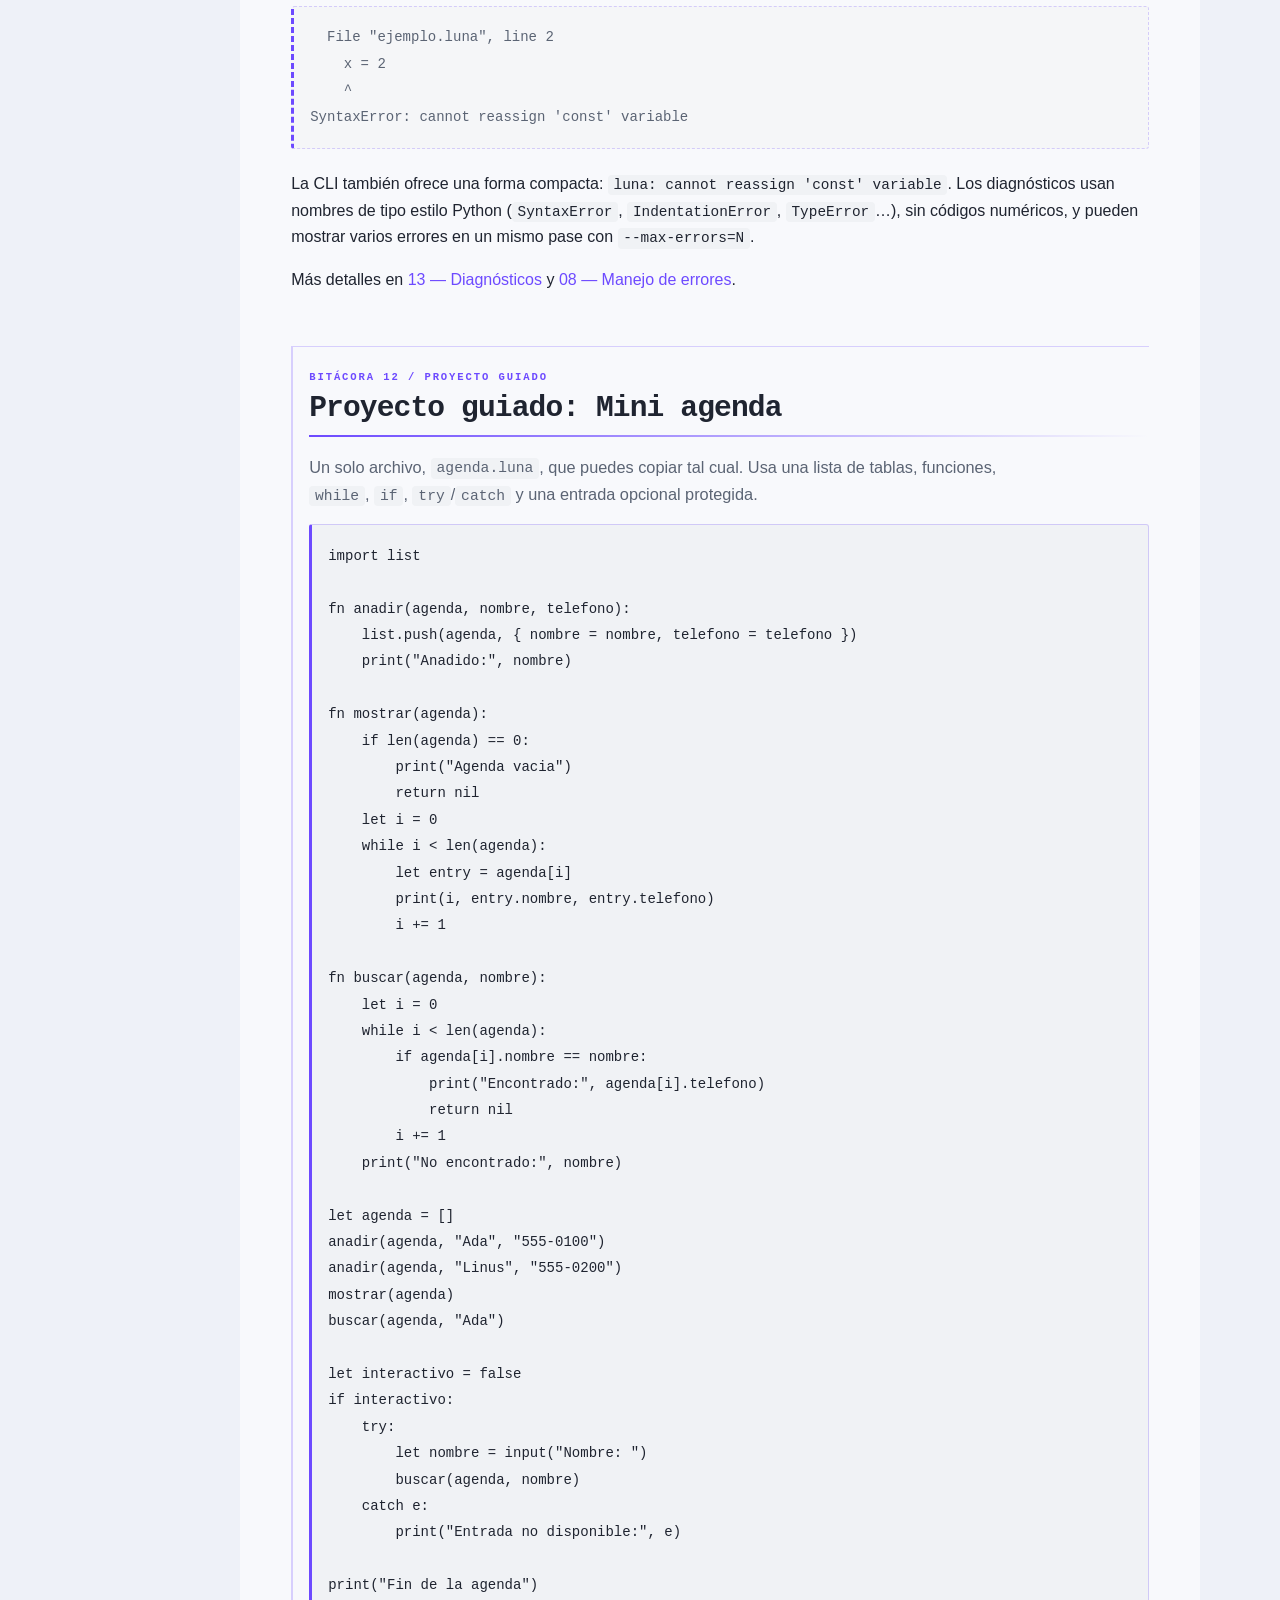
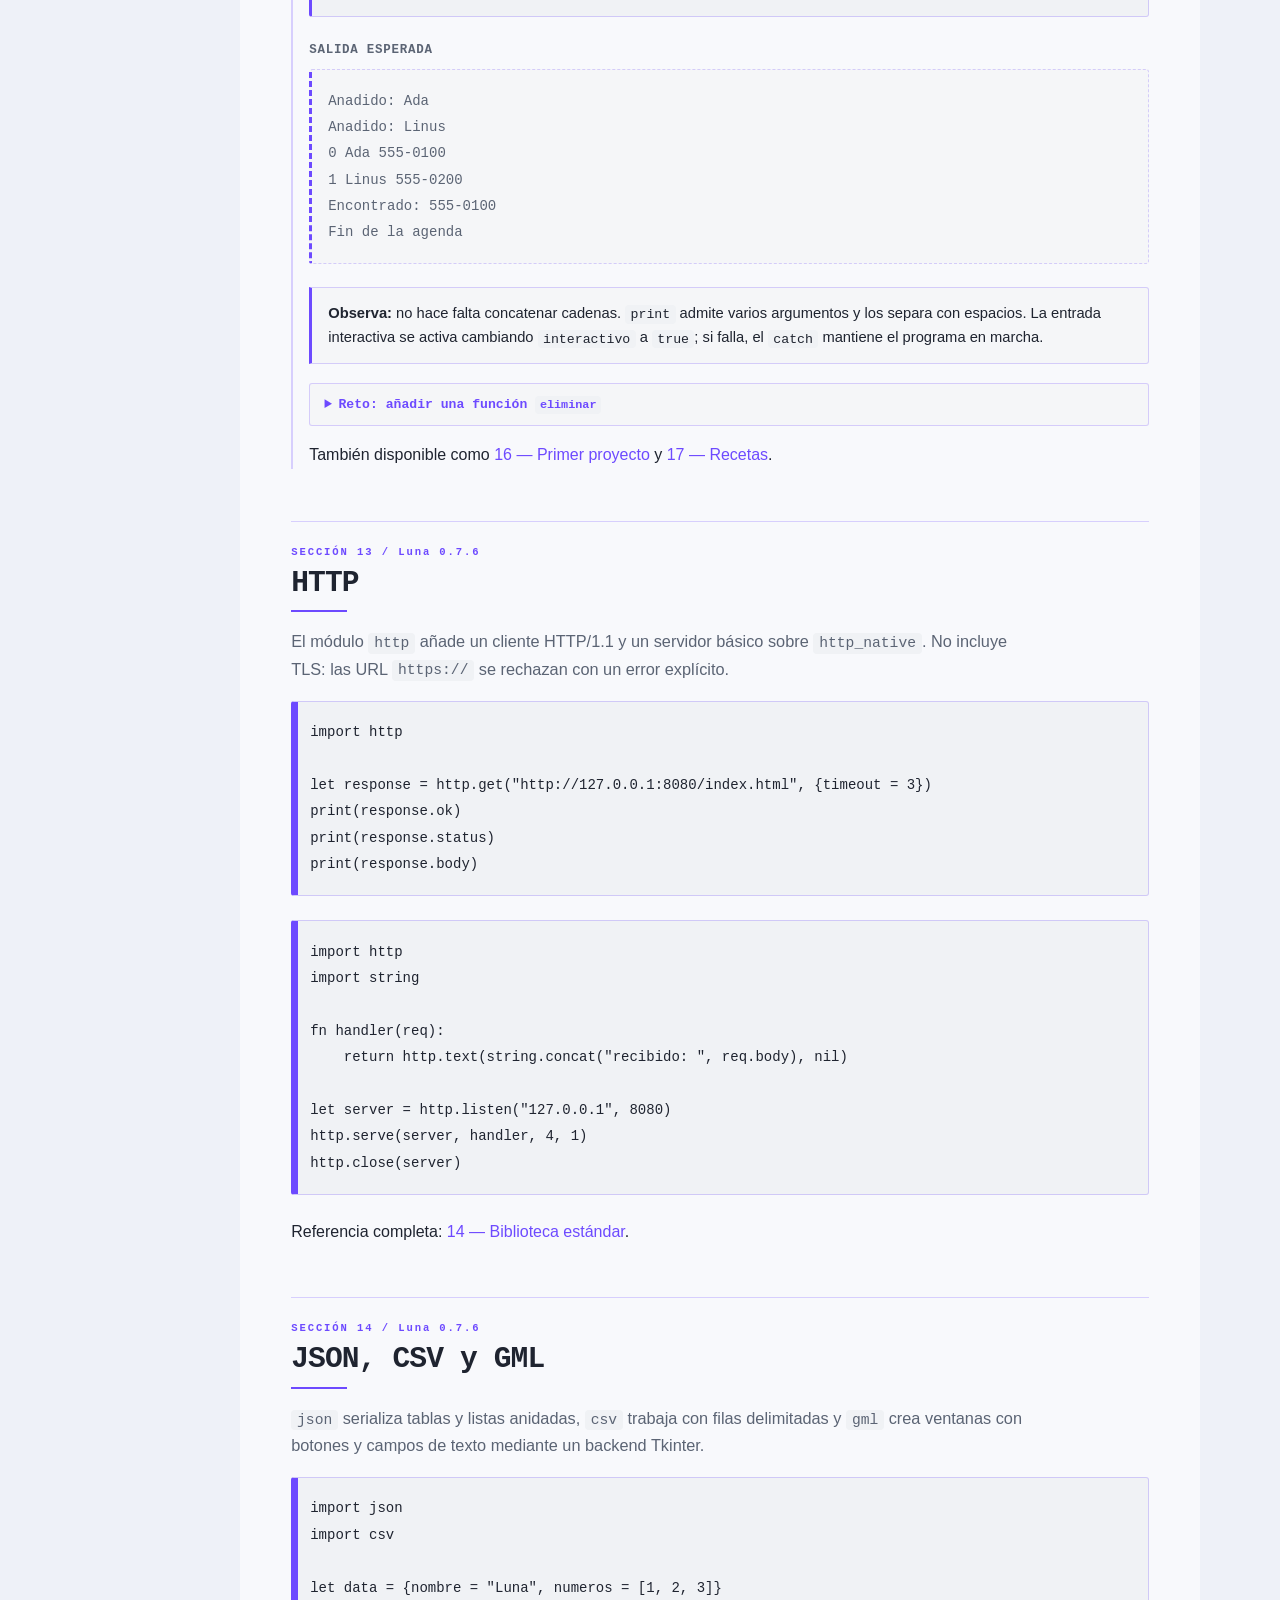
==== commit d0d39e78: "feat: añadir bool() como función integrada del lenguaje" ====
--- a/docs/Web/index.html
+++ b/docs/Web/index.html
@@ -417,7 +417,7 @@
       <section id="stdlib">
         <h2>Biblioteca estándar</h2>
         <p class="lead">Funciones globales y módulos repartidos en <code>Lib/</code>, con una capa nativa en C oculta tras módulos <code>_native</code>.</p>
-        <p class="keywords"><code>len</code> <code>type</code> <code>str</code> <code>int</code> <code>float</code> <code>input</code></p>
+        <p class="keywords"><code>print</code> <code>len</code> <code>type</code> <code>str</code> <code>int</code> <code>float</code> <code>bool</code> <code>input</code></p>
         <div class="table-wrap">
           <table>
             <thead><tr><th>Módulo</th><th>Contenido</th></tr></thead>
